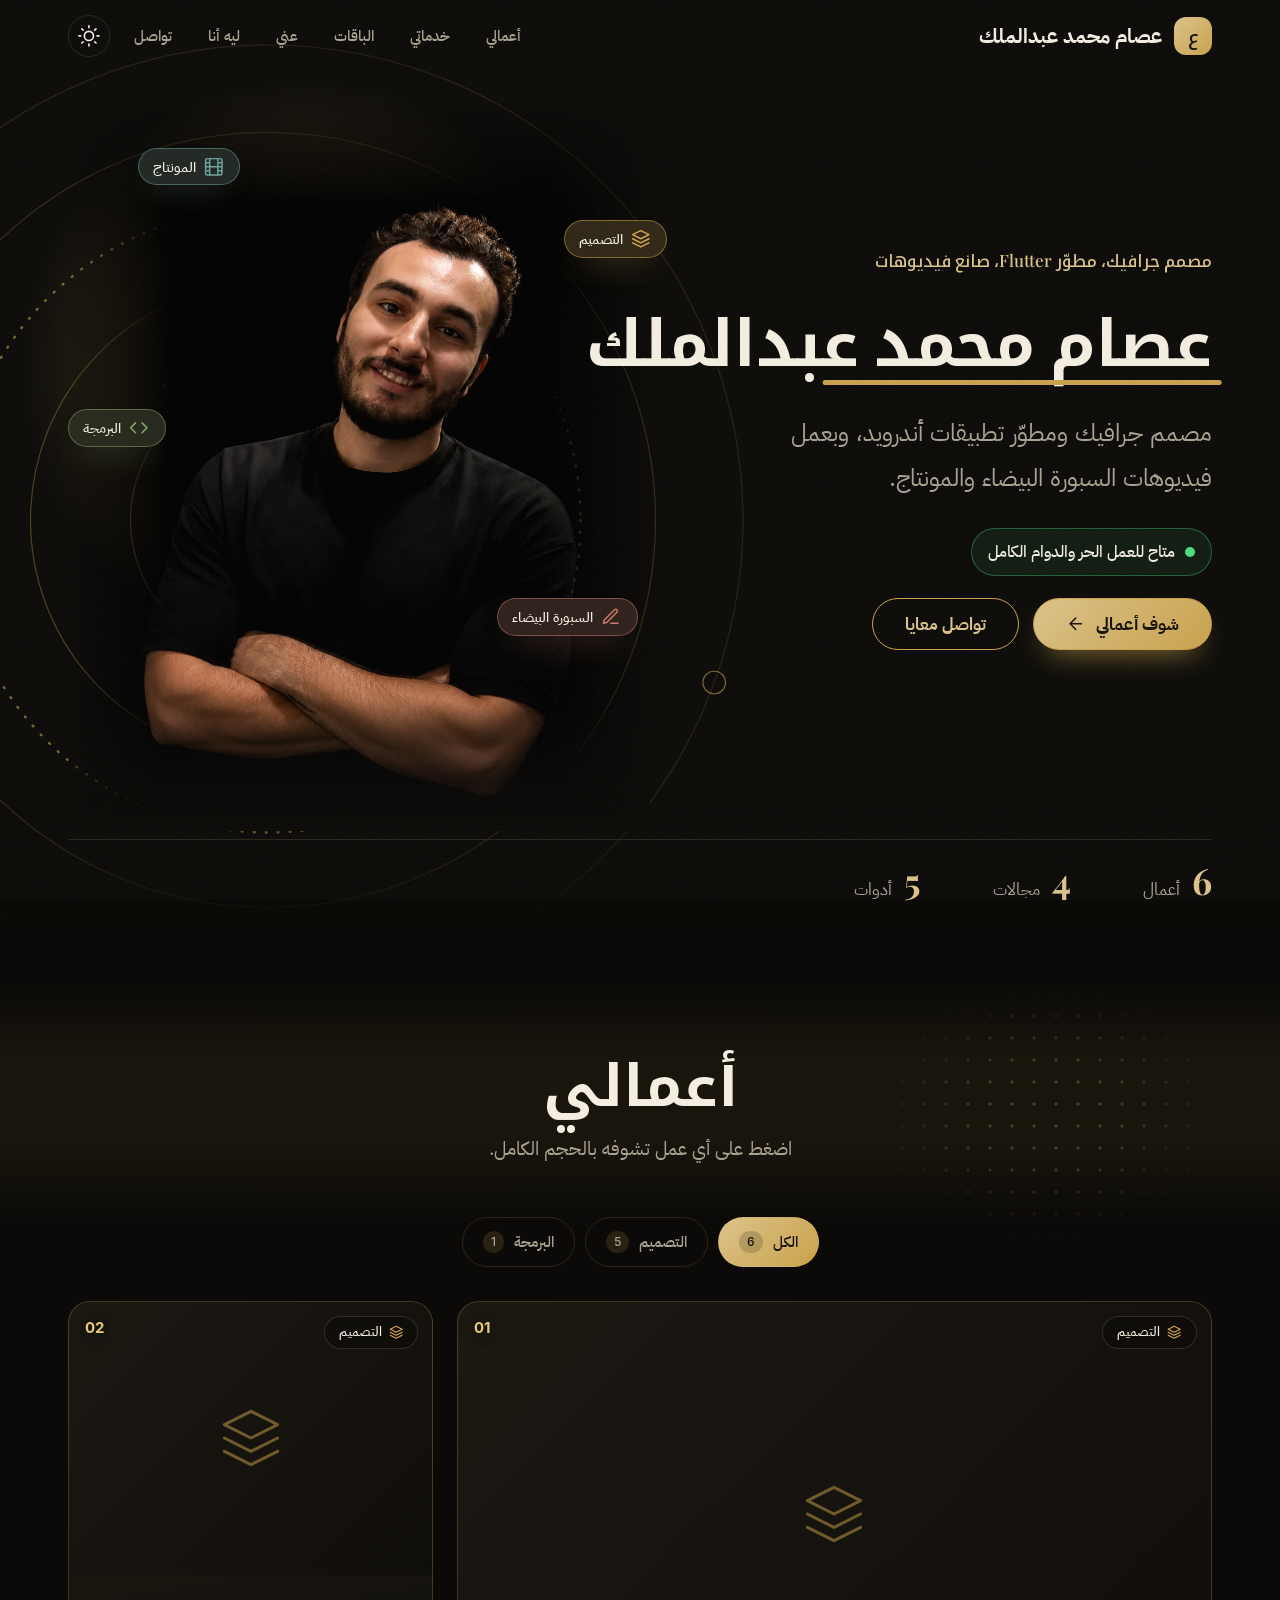
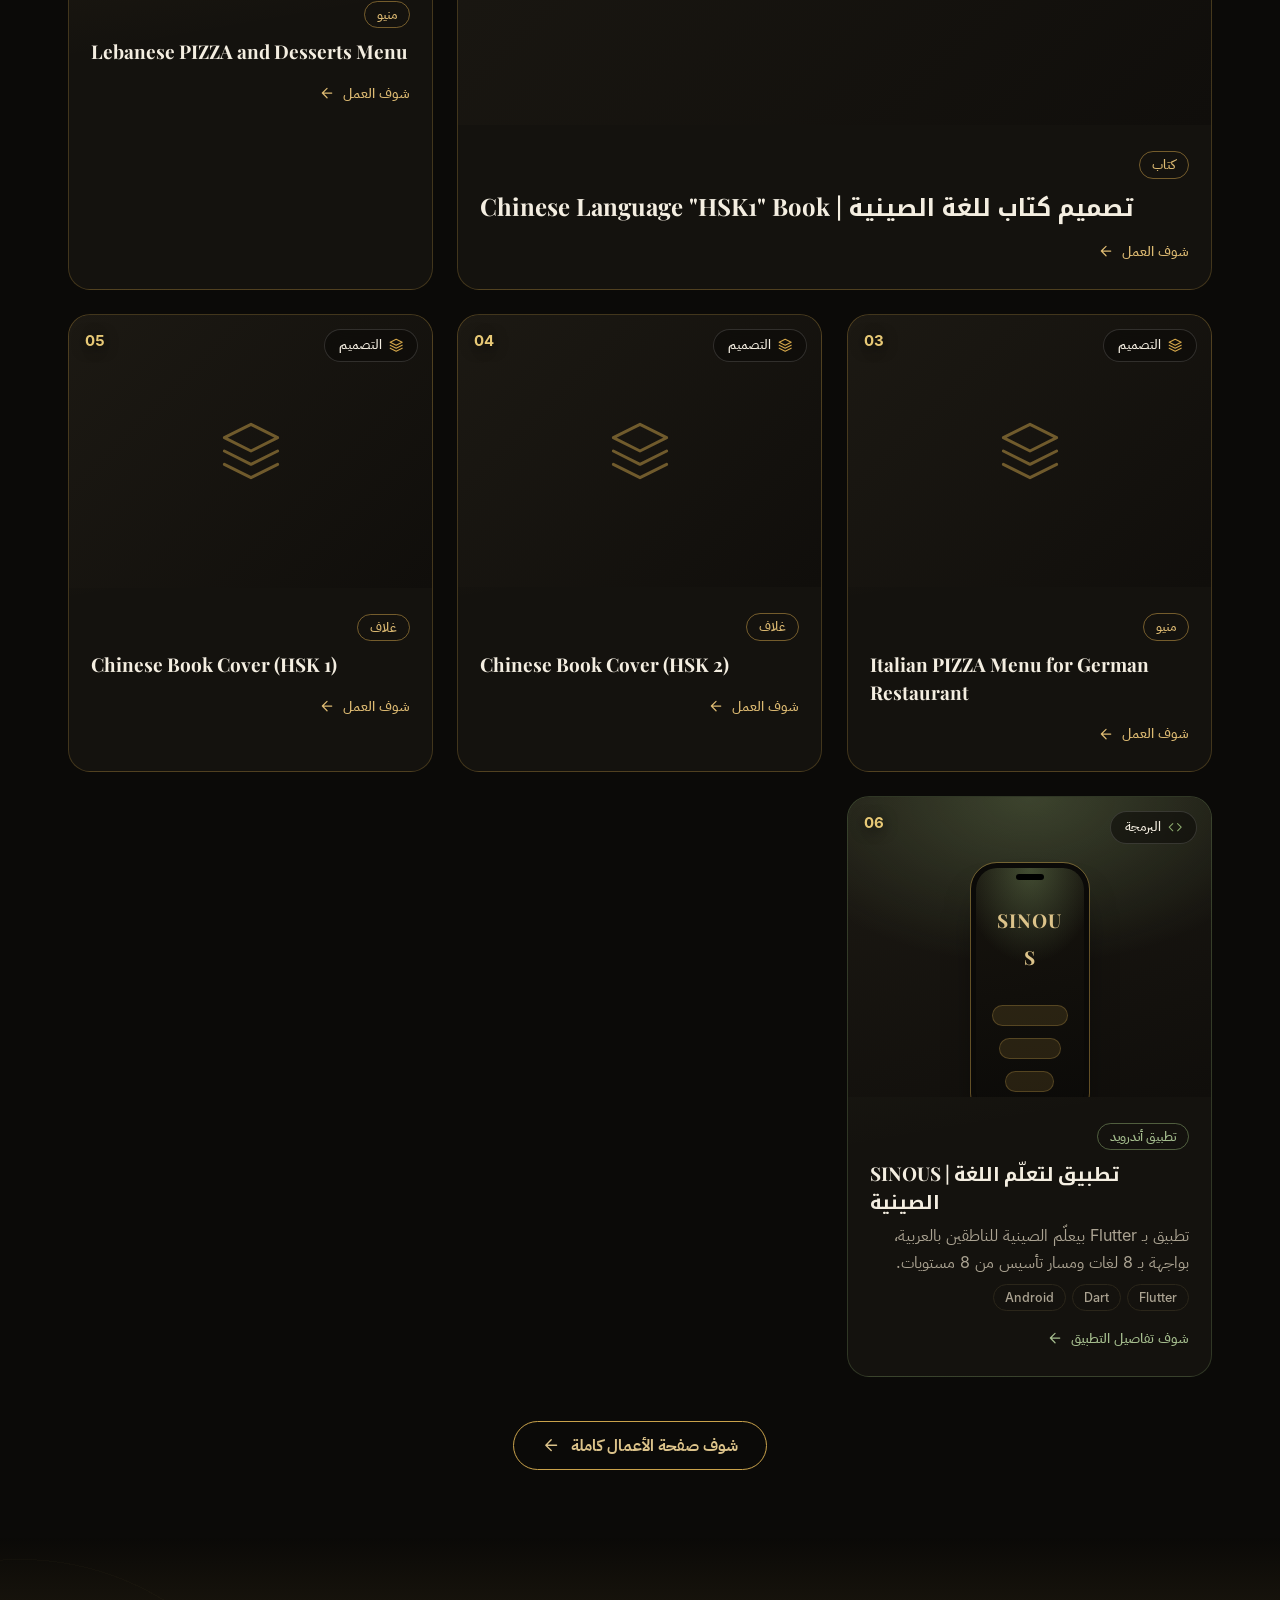
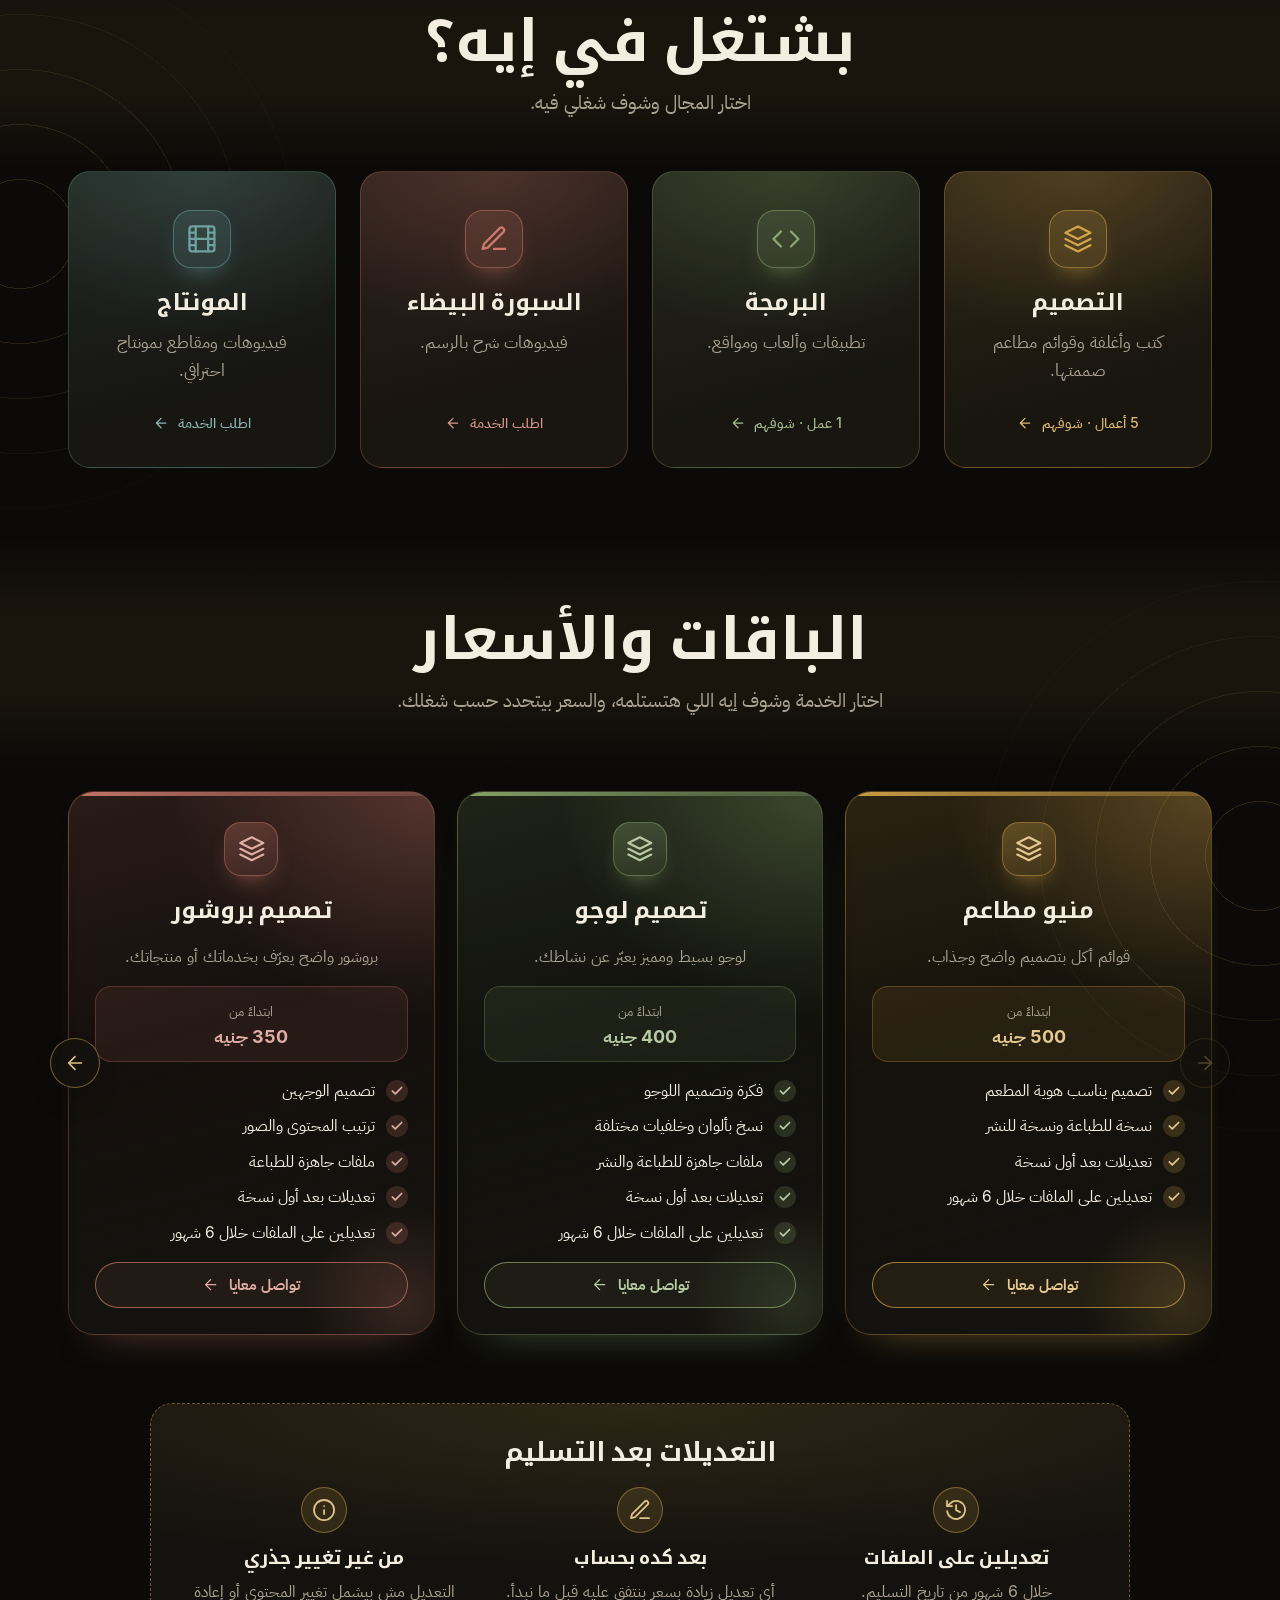
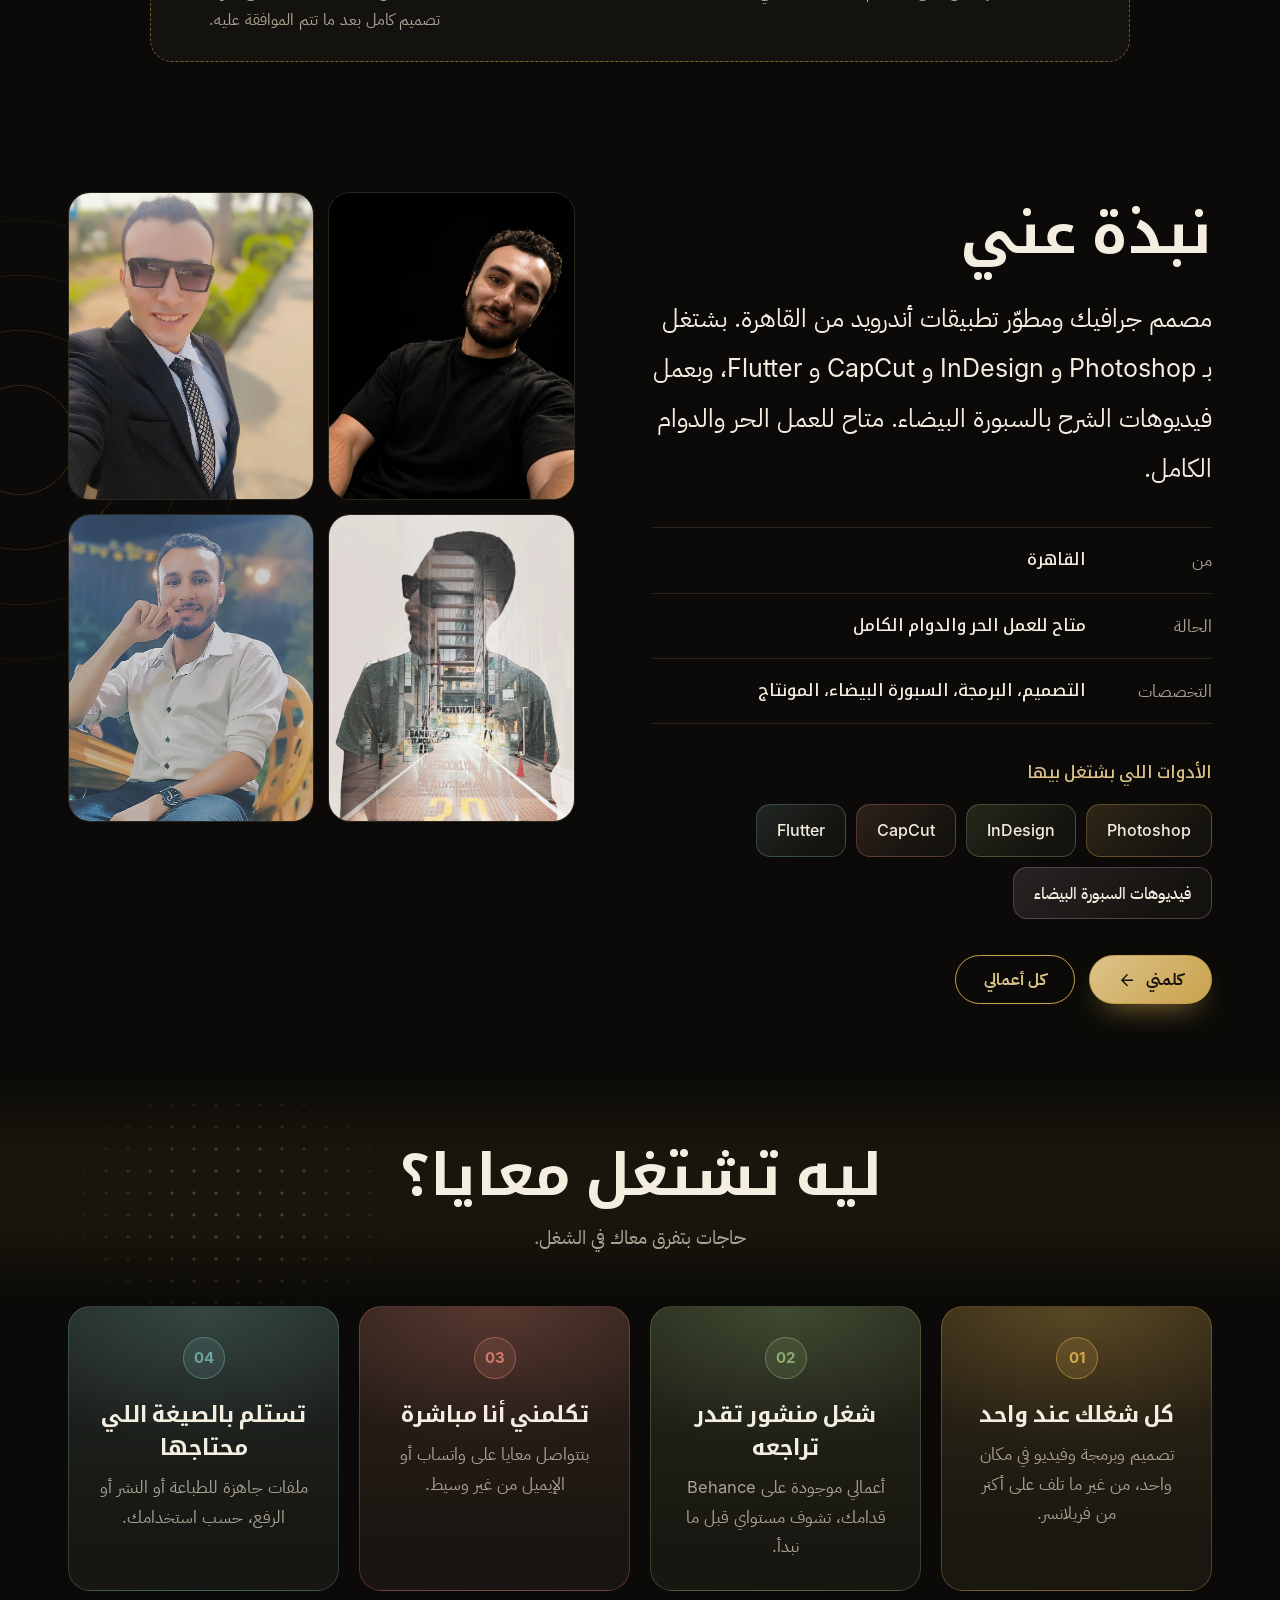
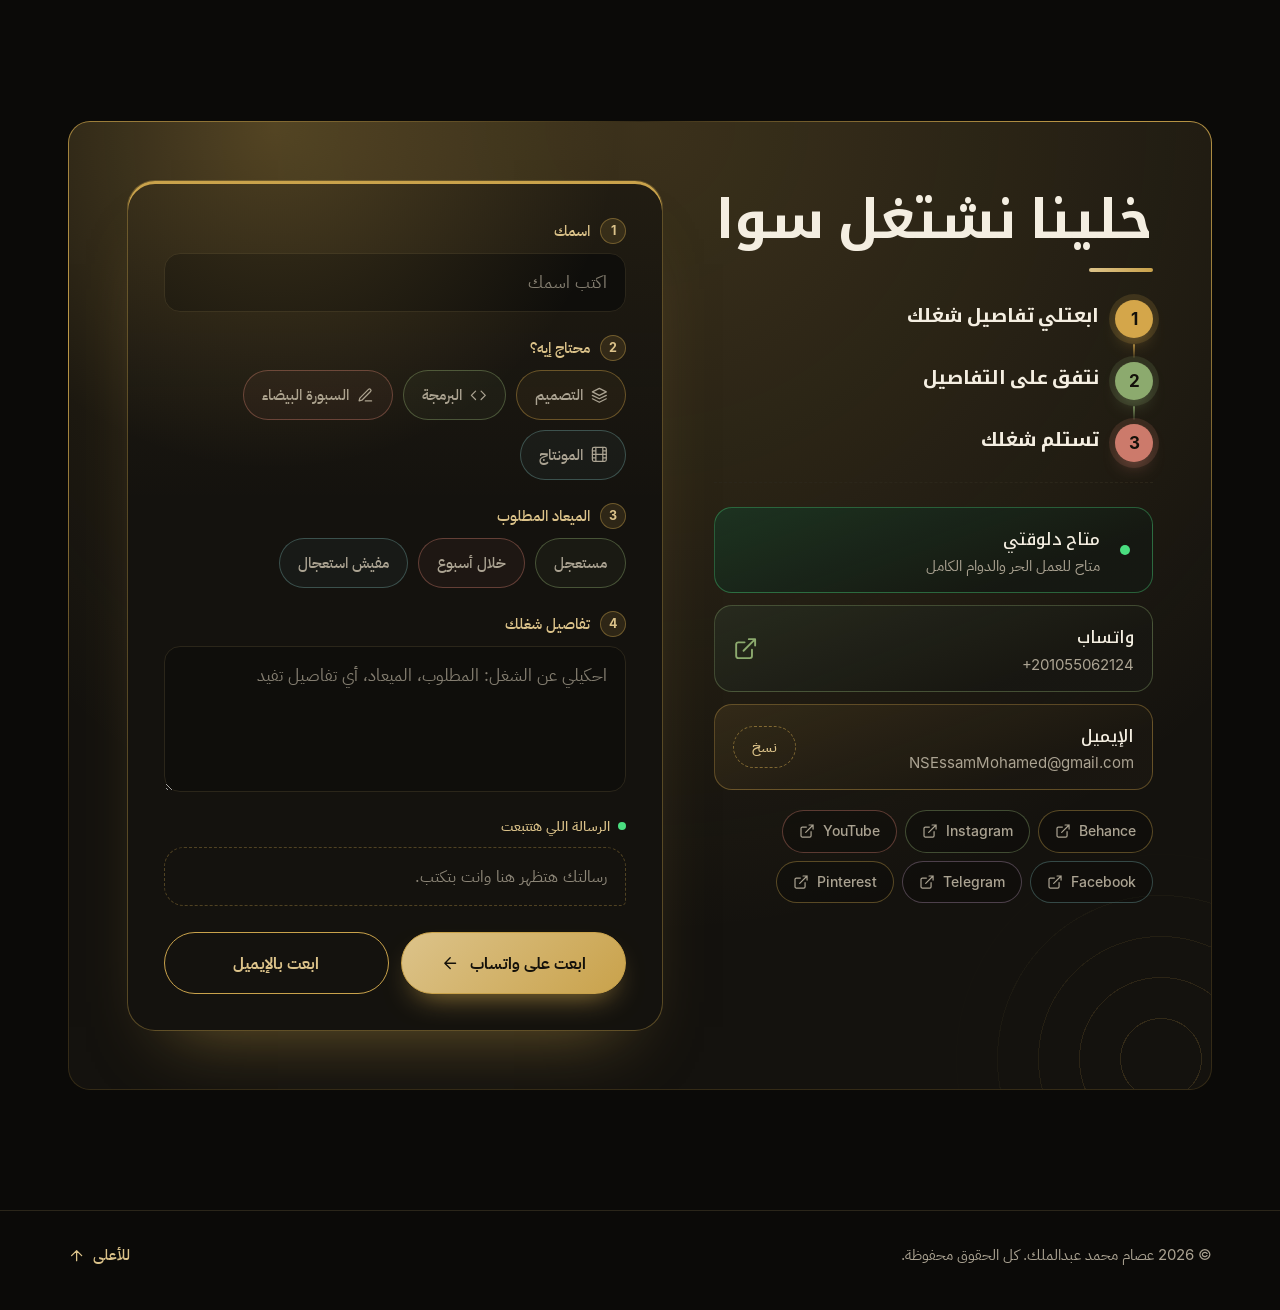
==== index.html @ 3265fd26 "Add files via upload" ====
<!DOCTYPE html>
<html lang="ar" dir="rtl" data-mode="dark">
<head>
<meta charset="utf-8">
<meta name="viewport" content="width=device-width,initial-scale=1,viewport-fit=cover">
<meta name="theme-color" content="#0B0A08">
<link rel="manifest" href="manifest.webmanifest">
<link rel="icon" type="image/png" sizes="48x48" href="images/icons/favicon-48.png">
<link rel="icon" type="image/png" sizes="192x192" href="images/icons/icon-192.png">
<link rel="apple-touch-icon" href="images/icons/apple-touch-icon.png">
<link rel="icon" href="data:image/svg+xml,%3Csvg xmlns='http://www.w3.org/2000/svg' viewBox='0 0 64 64'%3E%3Crect width='64' height='64' rx='16' fill='%230B0A08'/%3E%3Ctext x='32' y='45' font-size='40' text-anchor='middle' fill='%23C9A24B' font-family='sans-serif' font-weight='700'%3E%D8%B9%3C/text%3E%3C/svg%3E">
<!--SEO-HEAD:START-->
<title>عصام محمد عبدالملك | مصمم جرافيك ومطوّر تطبيقات</title>
<meta name="description" content="مصمم جرافيك ومطوّر تطبيقات أندرويد بـ Flutter، وبعمل فيديوهات السبورة البيضاء والمونتاج. متاح للعمل الحر والدوام الكامل.">
<meta property="og:type" content="website">
<meta property="og:title" content="عصام محمد عبدالملك | مصمم جرافيك ومطوّر تطبيقات">
<meta property="og:description" content="مصمم جرافيك ومطوّر تطبيقات أندرويد بـ Flutter، وبعمل فيديوهات السبورة البيضاء والمونتاج. متاح للعمل الحر والدوام الكامل.">
<meta name="sx-mode" content="dark">
<meta name="robots" content="index,follow,max-image-preview:large">
<meta name="author" content="عصام محمد عبدالملك">
<meta property="og:locale" content="ar_AR">
<meta property="og:site_name" content="عصام محمد عبدالملك">
<link rel="canonical" href="https://nsessammohamed-spec.github.io/EssamMohamed/">
<meta property="og:url" content="https://nsessammohamed-spec.github.io/EssamMohamed/">
<meta property="og:image" content="https://nsessammohamed-spec.github.io/EssamMohamed/images/og.jpg">
<meta property="og:image:alt" content="عصام محمد عبدالملك">
<meta property="og:image:width" content="1200">
<meta property="og:image:height" content="630">
<meta name="twitter:card" content="summary_large_image">
<meta name="twitter:title" content="عصام محمد عبدالملك | مصمم جرافيك ومطوّر تطبيقات">
<meta name="twitter:description" content="مصمم جرافيك ومطوّر تطبيقات أندرويد بـ Flutter، وبعمل فيديوهات السبورة البيضاء والمونتاج. متاح للعمل الحر والدوام الكامل.">
<meta name="twitter:image" content="https://nsessammohamed-spec.github.io/EssamMohamed/images/og.jpg">
<script type="application/ld+json">{"@context":"https://schema.org","@type":"Person","@id":"https://nsessammohamed-spec.github.io/EssamMohamed/#person","name":"عصام محمد عبدالملك","description":"مصمم جرافيك ومطوّر تطبيقات أندرويد بـ Flutter، وبعمل فيديوهات السبورة البيضاء والمونتاج. متاح للعمل الحر والدوام الكامل.","jobTitle":"مصمم جرافيك ومطوّر تطبيقات","url":"https://nsessammohamed-spec.github.io/EssamMohamed/","image":"https://nsessammohamed-spec.github.io/EssamMohamed/images/me/portrait.webp","email":"NSEssamMohamed@gmail.com","address":{"@type":"PostalAddress","addressLocality":"القاهرة","addressCountry":"EG"},"knowsAbout":["Photoshop","InDesign","CapCut","Flutter","فيديوهات السبورة البيضاء"],"sameAs":["https://www.behance.net/NSEssamMohamed","https://instagram.com/nsessammohamed","https://youtube.com/@NSEssamMohamed","https://facebook.com/NSEsamMohamed","https://t.me/NSEssamMohamed","https://pinterest.com/NSEssamMohamed"]}</script>
<script type="application/ld+json">{"@context":"https://schema.org","@type":"ProfessionalService","@id":"https://nsessammohamed-spec.github.io/EssamMohamed/#service","url":"https://nsessammohamed-spec.github.io/EssamMohamed/","name":"عصام محمد عبدالملك","description":"مصمم جرافيك ومطوّر تطبيقات أندرويد بـ Flutter، وبعمل فيديوهات السبورة البيضاء والمونتاج. متاح للعمل الحر والدوام الكامل.","image":"https://nsessammohamed-spec.github.io/EssamMohamed/images/me/portrait.webp","telephone":"+201055062124","email":"NSEssamMohamed@gmail.com","address":{"@type":"PostalAddress","addressLocality":"القاهرة","addressCountry":"EG"},"founder":{"@id":"https://nsessammohamed-spec.github.io/EssamMohamed/#person"},"sameAs":["https://www.behance.net/NSEssamMohamed","https://instagram.com/nsessammohamed","https://youtube.com/@NSEssamMohamed","https://facebook.com/NSEsamMohamed","https://t.me/NSEssamMohamed","https://pinterest.com/NSEssamMohamed"],"hasOfferCatalog":{"@type":"OfferCatalog","name":"الباقات والخدمات","itemListElement":[{"@type":"Offer","itemOffered":{"@type":"Service","name":"منيو مطاعم","description":"قوائم أكل بتصميم واضح وجذاب.","serviceType":"التصميم"}},{"@type":"Offer","itemOffered":{"@type":"Service","name":"تصميم لوجو","description":"لوجو بسيط ومميز يعبّر عن نشاطك.","serviceType":"التصميم"}},{"@type":"Offer","itemOffered":{"@type":"Service","name":"تصميم بروشور","description":"بروشور واضح يعرّف بخدماتك أو منتجاتك.","serviceType":"التصميم"}},{"@type":"Offer","itemOffered":{"@type":"Service","name":"كروت شخصية","description":"كارت شخصي أنيق يسيب انطباع كويس.","serviceType":"التصميم"}},{"@type":"Offer","itemOffered":{"@type":"Service","name":"بوستات سوشيال ميديا","description":"بوستات متناسقة لصفحاتك على السوشيال.","serviceType":"التصميم"}},{"@type":"Offer","itemOffered":{"@type":"Service","name":"تصميم كتب","description":"تصميم داخلي للكتب بتنسيق مريح للقراءة.","serviceType":"التصميم"}},{"@type":"Offer","itemOffered":{"@type":"Service","name":"تصميم أغلفة كتب","description":"غلاف يعبّر عن الكتاب ويشدّ القارئ.","serviceType":"التصميم"}},{"@type":"Offer","itemOffered":{"@type":"Service","name":"تطبيق أندرويد (Flutter)","description":"تطبيق بسيط لحد متوسط التعقيد حسب فكرتك.","serviceType":"البرمجة"}},{"@type":"Offer","itemOffered":{"@type":"Service","name":"فيديو سبورة بيضاء","description":"فيديو شرح بالرسم لفكرتك أو منتجك.","serviceType":"السبورة البيضاء"}},{"@type":"Offer","itemOffered":{"@type":"Service","name":"مونتاج فيديوهات","description":"مونتاج احترافي لفيديوهاتك ومقاطعك.","serviceType":"المونتاج"}}]}}</script>
<script type="application/ld+json">{"@context":"https://schema.org","@type":"WebSite","name":"عصام محمد عبدالملك","url":"https://nsessammohamed-spec.github.io/EssamMohamed/","inLanguage":"ar"}</script>
<!--SEO-HEAD:END-->
<link rel="preload" href="fonts/kufi_bold.woff" as="font" type="font/woff" crossorigin>
<link rel="preload" href="fonts/plexarabic_regular.woff" as="font" type="font/woff" crossorigin>
<link rel="preload" href="fonts/plexarabic_medium.woff" as="font" type="font/woff" crossorigin>
<link rel="preload" href="images/me/portrait.webp" as="image" type="image/webp" fetchpriority="high">
<link rel="preconnect" href="https://mir-s3-cdn-cf.behance.net" crossorigin>
<link rel="stylesheet" href="assets/site.css?v=20261118c">
<script>document.documentElement.classList.add('js');try{var d=document.documentElement,x=document.querySelector('meta[name=sx-mode]'),m=localStorage.getItem('sx.mode');if(m!=='light'&&m!=='dark')m=x?x.content:'dark';if(m==='auto')m=matchMedia('(prefers-color-scheme: light)').matches?'light':'dark';if(m==='light'||m==='dark'){d.dataset.mode=m;var t=document.querySelector('meta[name=theme-color]');if(t&&m==='light')t.content='#FAF7F0'}}catch(e){}</script>
</head>
<body>
<a class="skip" href="#main">تخطي للمحتوى</a>
<div id="app"><!--SEO-BODY:START-->
<main class="seo-static" style="max-width:760px;margin:0 auto;padding:48px 20px;line-height:1.9">
<header><p>مصمم جرافيك · مطوّر Flutter · صانع فيديوهات</p><h1>عصام محمد عبدالملك</h1><p>مصمم جرافيك ومطوّر تطبيقات أندرويد، وبعمل فيديوهات السبورة البيضاء والمونتاج.</p></header>
<section><h2>نبذة عني</h2><p>مصمم جرافيك ومطوّر تطبيقات أندرويد من القاهرة. بشتغل بـ Photoshop وInDesign وCapCut وFlutter، وبعمل فيديوهات الشرح بالسبورة البيضاء. متاح للعمل الحر والدوام الكامل.</p></section>
<section><h2>الأدوات والمهارات</h2><ul><li>Photoshop</li><li>InDesign</li><li>CapCut</li><li>Flutter</li><li>فيديوهات السبورة البيضاء</li></ul></section>
<section><h2>المجالات</h2><ul><li><strong>التصميم</strong>: كتب وأغلفة وقوائم مطاعم صممتها.</li><li><strong>البرمجة</strong>: تطبيقات وألعاب ومواقع.</li><li><strong>السبورة البيضاء</strong>: فيديوهات شرح بالرسم.</li><li><strong>المونتاج</strong>: فيديوهات ومقاطع بمونتاج احترافي.</li></ul></section>
<section><h2>أعمالي</h2><ul><li><a href="work/chinese-language-hsk1-book/">Chinese Language &quot;HSK1&quot; Book | تصميم كتاب للغة الصينية</a> (التصميم)</li><li><a href="work/lebanese-pizza-and-desserts-menu/">Lebanese PIZZA and Desserts Menu</a> (التصميم)</li><li><a href="work/italian-pizza-menu-for-german-restaurant/">Italian PIZZA Menu for German Restaurant</a> (التصميم)</li><li><a href="work/chinese-book-cover-hsk-2/">Chinese Book Cover (HSK 2)</a> (التصميم)</li><li><a href="work/chinese-book-cover-hsk-1/">Chinese Book Cover (HSK 1)</a> (التصميم)</li><li><a href="work/sinous/">SINOUS | تطبيق لتعلّم اللغة الصينية</a> (البرمجة): تطبيق بـ Flutter بيعلّم الصينية للناطقين بالعربية، بواجهة بـ 8 لغات ومسار تأسيس من 8 مستويات.</li></ul><p><a href="works.html">كل الأعمال</a></p></section>
<section><h2>الباقات والخدمات</h2><ul><li><strong>منيو مطاعم</strong>: قوائم أكل بتصميم واضح وجذاب.</li><li><strong>تصميم لوجو</strong>: لوجو بسيط ومميز يعبّر عن نشاطك.</li><li><strong>تصميم بروشور</strong>: بروشور واضح يعرّف بخدماتك أو منتجاتك.</li><li><strong>كروت شخصية</strong>: كارت شخصي أنيق يسيب انطباع كويس.</li><li><strong>بوستات سوشيال ميديا</strong>: بوستات متناسقة لصفحاتك على السوشيال.</li><li><strong>تصميم كتب</strong>: تصميم داخلي للكتب بتنسيق مريح للقراءة.</li><li><strong>تصميم أغلفة كتب</strong>: غلاف يعبّر عن الكتاب ويشدّ القارئ.</li><li><strong>تطبيق أندرويد (Flutter)</strong>: تطبيق بسيط لحد متوسط التعقيد حسب فكرتك.</li><li><strong>فيديو سبورة بيضاء</strong>: فيديو شرح بالرسم لفكرتك أو منتجك.</li><li><strong>مونتاج فيديوهات</strong>: مونتاج احترافي لفيديوهاتك ومقاطعك.</li></ul></section>
<section><h2>ليه تشتغل معايا؟</h2><ul><li><strong>كل شغلك عند واحد</strong>: تصميم وبرمجة وفيديو في مكان واحد، من غير ما تلف على أكتر من فريلانسر.</li><li><strong>شغل منشور تقدر تراجعه</strong>: أعمالي موجودة على Behance قدامك، تشوف مستواي قبل ما نبدأ.</li><li><strong>تكلمني أنا مباشرة</strong>: بتتواصل معايا على واتساب أو الإيميل من غير وسيط.</li><li><strong>تستلم بالصيغة اللي محتاجها</strong>: ملفات جاهزة للطباعة أو النشر أو الرفع، حسب استخدامك.</li></ul></section>
<section><h2>خلينا نشتغل سوا</h2><p></p><ul><li><a href="mailto:NSEssamMohamed@gmail.com">NSEssamMohamed@gmail.com</a></li><li><a href="https://wa.me/201055062124">واتساب</a></li><li><a href="https://www.behance.net/NSEssamMohamed" rel="me noopener">Behance</a></li><li><a href="https://instagram.com/nsessammohamed" rel="me noopener">Instagram</a></li><li><a href="https://youtube.com/@NSEssamMohamed" rel="me noopener">YouTube</a></li><li><a href="https://facebook.com/NSEsamMohamed" rel="me noopener">Facebook</a></li><li><a href="https://t.me/NSEssamMohamed" rel="me noopener">Telegram</a></li><li><a href="https://pinterest.com/NSEssamMohamed" rel="me noopener">Pinterest</a></li></ul></section>
</main>
<!--SEO-BODY:END--></div>
<noscript><p style="padding:40px;text-align:center">الموقع محتاج JavaScript عشان يشتغل.</p></noscript>
<script src="data/slugs.js"></script>
<script src="assets/icons.js?v=20261113m"></script>
<script src="assets/site.js?v=20261118c"></script>
</body>
</html>
---- assets/site.css ----
@font-face{font-family:"Alexandria";src:url(../fonts/alexandria_medium.woff) format("woff"),url(../fonts/alexandria_medium.ttf) format("truetype");font-weight:500;font-display:swap}
@font-face{font-family:"Alexandria";src:url(../fonts/alexandria_bold.woff) format("woff"),url(../fonts/alexandria_bold.ttf) format("truetype");font-weight:700;font-display:swap}
@font-face{font-family:"Tajawal";src:url(../fonts/tajawal_regular.woff) format("woff"),url(../fonts/tajawal_regular.ttf) format("truetype");font-weight:400;font-display:swap}
@font-face{font-family:"Roboto";src:url(../fonts/roboto_regular.woff) format("woff"),url(../fonts/roboto_regular.ttf) format("truetype");font-weight:400;font-display:swap}
@font-face{font-family:"Roboto";src:url(../fonts/roboto_bold.woff) format("woff"),url(../fonts/roboto_bold.ttf) format("truetype");font-weight:700;font-display:swap}

@font-face{font-family:"Inter";src:url(../fonts/inter_regular.woff) format("woff");font-weight:400;font-display:swap}
@font-face{font-family:"Inter";src:url(../fonts/inter_medium.woff) format("woff");font-weight:500;font-display:swap}
@font-face{font-family:"Inter";src:url(../fonts/inter_bold.woff) format("woff");font-weight:700;font-display:swap}
@font-face{font-family:"IBM Plex Sans Arabic";src:url(../fonts/plexarabic_regular.woff) format("woff");font-weight:400;font-display:swap}
@font-face{font-family:"IBM Plex Sans Arabic";src:url(../fonts/plexarabic_medium.woff) format("woff");font-weight:500;font-display:swap}
@font-face{font-family:"IBM Plex Sans Arabic";src:url(../fonts/plexarabic_bold.woff) format("woff");font-weight:700;font-display:swap}
@font-face{font-family:"Playfair Display";src:url(../fonts/playfair_medium.woff) format("woff");font-weight:500;font-display:swap}
@font-face{font-family:"Playfair Display";src:url(../fonts/playfair_bold.woff) format("woff");font-weight:700;font-display:swap}
@font-face{font-family:"Noto Kufi Arabic";src:url(../fonts/kufi_medium.woff) format("woff");font-weight:500;font-display:swap}
@font-face{font-family:"Noto Kufi Arabic";src:url(../fonts/kufi_bold.woff) format("woff");font-weight:700;font-display:swap}

:root{
  --bg:#0B0A08;--bg2:#100E0B;--surface:#14120E;--surface2:#1C1913;
  --ink:#F4EEE1;--muted:#ABA392;--line:#2B261A;
  --accent:#C9A24B;--accent2:#E8C976;--accent-rgb:201,162,75;--on-accent:#14110A;
  --r:22px;--ease:cubic-bezier(.2,.7,.2,1);
  /* الإنجليزي أولًا في كل قائمة، والعربي بعده: المتصفح بيختار الخط المناسب لكل حرف */
  --f-body:"Inter","IBM Plex Sans Arabic","Tajawal",system-ui,-apple-system,"Segoe UI",sans-serif;
  --f-head:"Playfair Display","Noto Kufi Arabic","Alexandria","Tajawal",system-ui,sans-serif;
  --f-ui:"Inter","IBM Plex Sans Arabic","Alexandria","Tajawal",system-ui,sans-serif;
  --f-latin:"Inter",system-ui,sans-serif;
  --f-serif:"Playfair Display",Georgia,serif;
  --grain:.05;
  color-scheme:dark;
}
:root[data-mode=light]{
  --bg:#FAF7F0;--bg2:#F3EEE2;--surface:#FFFFFF;--surface2:#F6F1E6;
  --ink:#1B1810;--muted:#6A6351;--line:#E2DAC6;--grain:.07;
  color-scheme:light;
}
*{box-sizing:border-box}
html{scroll-behavior:smooth;scroll-padding-top:84px;-webkit-text-size-adjust:100%}
body{margin:0;background:var(--bg);color:var(--ink);font-family:var(--f-body);font-size:19px;line-height:1.9;font-synthesis:none;font-kerning:normal;text-rendering:optimizeLegibility;-webkit-font-smoothing:antialiased;overflow-x:hidden;transition:background .3s,color .3s}
body::before{content:"";position:fixed;inset:0;z-index:100;pointer-events:none;opacity:var(--grain);background-image:url("data:image/svg+xml,%3Csvg xmlns='http://www.w3.org/2000/svg' width='160' height='160'%3E%3Cfilter id='n'%3E%3CfeTurbulence type='fractalNoise' baseFrequency='.85' numOctaves='2' stitchTiles='stitch'/%3E%3C/filter%3E%3Crect width='100%25' height='100%25' filter='url(%23n)'/%3E%3C/svg%3E")}
h1,h2,h3,h4{font-family:var(--f-head);font-weight:700;line-height:1.3;margin:0;letter-spacing:0}
b,strong{font-family:var(--f-head);font-weight:500}
.ltr,.mail{direction:ltr;unicode-bidi:isolate}
p{margin:0}
a{color:inherit}
img{max-width:100%}
:focus-visible{outline:3px solid var(--accent2);outline-offset:3px;border-radius:6px}
.i{width:1.15em;height:1.15em;fill:none;stroke:currentColor;stroke-width:1.8;stroke-linecap:round;stroke-linejoin:round;flex:none}
.wrap{width:100%;max-width:1200px;margin:0 auto;padding:0 28px}
.skip{position:absolute;inset-inline-start:12px;top:-60px;z-index:200;background:var(--accent);color:var(--on-accent);padding:8px 16px;border-radius:10px;font-weight:700;text-decoration:none}
.skip:focus{top:12px}
.boot{min-height:100vh;display:grid;place-items:center;color:var(--muted)}
.sr{position:absolute;width:1px;height:1px;overflow:hidden;clip:rect(0 0 0 0);white-space:nowrap}

/* ---------- nav ---------- */
.nav{position:fixed;inset:0 0 auto 0;z-index:50;transition:background .3s,border-color .3s,backdrop-filter .3s;border-bottom:1px solid transparent}
.nav.stuck{background:color-mix(in srgb,var(--bg) 78%,transparent);backdrop-filter:blur(16px) saturate(1.4);-webkit-backdrop-filter:blur(16px) saturate(1.4);border-color:var(--line)}
.nav-in{display:flex;align-items:center;gap:8px;height:72px}
.brand{font-family:var(--f-ui);font-weight:700;font-size:20px;text-decoration:none;display:flex;align-items:center;gap:12px;margin-inline-end:auto}
.brand b{width:38px;height:38px;border-radius:12px;display:grid;place-items:center;background:linear-gradient(135deg,var(--accent2),var(--accent));color:var(--on-accent);font-size:20px}
.menu{display:flex;gap:4px;align-items:center}
.menu a{font-family:var(--f-ui);font-weight:500;font-size:15px;color:var(--muted);text-decoration:none;padding:8px 16px;border-radius:999px;transition:color .2s,background .2s}
.menu a:hover,.menu a.on{color:var(--ink);background:rgba(var(--accent-rgb),.12)}
.nav .ib{width:42px;height:42px;border-radius:50%;border:1px solid var(--line);background:transparent;color:var(--ink);display:grid;place-items:center;cursor:pointer;font-size:19px;transition:border-color .2s,background .2s}
.nav .ib:hover{border-color:var(--accent);background:rgba(var(--accent-rgb),.1)}
.burger{display:none!important}

/* ---------- buttons ---------- */
.btn{display:inline-flex;align-items:center;gap:10px;font-family:var(--f-ui);font-weight:700;font-size:16px;text-decoration:none;padding:14px 28px;border-radius:999px;border:1px solid var(--accent);cursor:pointer;transition:transform .25s var(--ease),background .25s,box-shadow .25s,color .25s;line-height:1.2}
.btn.primary{background:linear-gradient(135deg,var(--accent2),var(--accent));color:var(--on-accent);box-shadow:0 14px 30px -14px rgba(var(--accent-rgb),.8)}
.btn.primary:hover{transform:translateY(-3px);box-shadow:0 20px 34px -14px rgba(var(--accent-rgb),.9)}
.btn.ghost{background:transparent;color:var(--accent2)}
.btn.ghost:hover{background:rgba(var(--accent-rgb),.12);transform:translateY(-3px)}
.btn .i{transition:transform .25s}
.btn:hover .i{transform:translateX(-4px)}

/* ---------- hero ---------- */
.hero{position:relative;min-height:min(100svh,860px);padding:104px 0 0;overflow:clip;display:flex}
.hero::before{content:"";position:absolute;inset-block-start:-2%;left:-6%;right:auto;width:min(60vw,860px);aspect-ratio:1;background:radial-gradient(closest-side,rgba(var(--accent-rgb),.34),rgba(var(--accent-rgb),.10) 55%,transparent 75%);pointer-events:none}
.hero::after{content:"";position:absolute;inset-inline:0;inset-block-end:0;height:140px;background:linear-gradient(to top,var(--bg),transparent);pointer-events:none;z-index:2}
.hero-in{position:relative;width:100%;display:grid;grid-template-columns:minmax(0,1.2fr) minmax(0,.8fr);gap:8px;align-items:end}
.hero-tx{align-self:center;padding-bottom:40px;position:relative;z-index:3;container-type:inline-size}
.eyebrow{display:block;font-family:var(--f-head);font-weight:500;font-size:17px;color:var(--accent2);margin-bottom:22px}
.name{font-size:clamp(30px,5vw,66px);line-height:1.3;font-weight:700;color:var(--ink)}
@supports (font-size:1cqw){.name{font-size:min(calc(100cqw / 11.4),66px)}}
.name .nl{display:inline-block;position:relative;white-space:nowrap}
.name .pen{transform:scaleX(-1);position:absolute;inset-inline:-2%;inset-block-end:-.16em;width:104%;height:.3em;overflow:visible;pointer-events:none}
.name .pen path{fill:none;stroke:var(--accent);stroke-width:5;stroke-linecap:round;vector-effect:non-scaling-stroke;stroke-dasharray:1;stroke-dashoffset:1}
.name .pen path+path{stroke-width:3;stroke:var(--accent2);opacity:.7}
.name.in .pen path{animation:draw .9s var(--ease) .55s forwards}
.name.in .pen path+path{animation-delay:1.05s;animation-duration:.6s}
@keyframes draw{to{stroke-dashoffset:0}}
.sub{font-size:clamp(19px,2vw,24px);line-height:1.85;color:var(--muted);max-width:34ch;margin:30px 0 34px}
.cta{display:flex;flex-wrap:wrap;gap:14px;margin-bottom:30px}
.avail{display:inline-flex;align-items:center;gap:12px;font-size:16px;font-family:var(--f-body);padding:8px 18px 8px 20px;border:1px solid var(--line);border-radius:999px;background:color-mix(in srgb,var(--surface) 70%,transparent);color:var(--muted)}
.pulse{width:10px;height:10px;border-radius:50%;background:#4ADE80;box-shadow:0 0 0 0 rgba(74,222,128,.6);animation:pulse 2s infinite;flex:none}
@keyframes pulse{70%{box-shadow:0 0 0 12px rgba(74,222,128,0)}100%{box-shadow:0 0 0 0 rgba(74,222,128,0)}}
.hero-ph{position:relative;margin:0;justify-self:end;align-self:end;width:min(128%,640px)}
.arch{position:relative;aspect-ratio:4/5;overflow:hidden;background:linear-gradient(160deg,var(--surface2),var(--bg2))}
.arch img{width:100%;height:100%;object-fit:cover;object-position:50% 20%;display:block}
.arch[data-lb]{cursor:zoom-in}
.arch .mono{position:absolute;inset:0;display:grid;place-items:center;font-family:var(--f-head);font-weight:700;font-size:min(46vw,220px);line-height:1;color:rgba(var(--accent-rgb),.5);padding-top:18%}

/* الصورة الشخصية — الافتراضي card: بتدمج في الصفحة السودا من غير إطار */
.hero-ph[data-ps=card] .arch{background:none;overflow:visible;border:0;border-radius:0}
.hero-ph[data-ps=card] .arch img{mix-blend-mode:screen;filter:contrast(1.04) saturate(1.05)}
.hero-ph[data-ps=card] .arch::after{content:"";position:absolute;inset:auto 0 0 0;height:18%;background:linear-gradient(to top,var(--bg),transparent);pointer-events:none}
/* arch / round: قوالب بإطار لو اخترتهم من لوحة التحكم */
.hero-ph[data-ps=arch],.hero-ph[data-ps=round]{margin-bottom:64px;width:min(100%,400px)}
.hero-ph[data-ps=arch] .arch{border-radius:999px 999px 28px 28px;border:1px solid rgba(var(--accent-rgb),.5);box-shadow:0 40px 80px -40px rgba(var(--accent-rgb),.5)}
.hero-ph[data-ps=round] .arch{aspect-ratio:1;border-radius:50%;border:1px solid rgba(var(--accent-rgb),.5)}
/* الوضع النهاري: الصورة في بطاقة غامقة نظيفة، والهيرو يفضل خفيف */
:root[data-mode=light] .hero::before{opacity:.55}
:root[data-mode=light] .hero::after{display:none}
:root[data-mode=light] .hero-ph[data-ps=card]{margin-bottom:64px;width:min(100%,440px)}
:root[data-mode=light] .hero-ph[data-ps=card] .arch{background:#0B0A08;border-radius:32px;overflow:hidden;box-shadow:0 40px 80px -40px rgba(var(--accent-rgb),.55)}
:root[data-mode=light] .hero-ph[data-ps=card] .arch img{mix-blend-mode:normal;filter:none}
:root[data-mode=light] .hero-ph[data-ps=card] .arch::after{display:none}

/* ---------- marquee ---------- */
.marq{border-block:1px solid var(--line);overflow:hidden;background:color-mix(in srgb,var(--bg2) 70%,transparent);padding:20px 0;direction:ltr}
.marq .mt{display:inline-flex;align-items:center;white-space:nowrap;animation:marq 34s linear infinite}
.marq:hover .mt{animation-play-state:paused}
.marq span{font-family:var(--f-ui);font-weight:500;font-size:22px;color:var(--muted);padding:0 28px;direction:rtl}
.marq i{width:8px;height:8px;background:var(--accent);transform:rotate(45deg);flex:none}
@keyframes marq{to{transform:translateX(-50%)}}

/* ---------- sections ---------- */
section.s{padding:110px 0 20px;position:relative}
.sh{display:grid;grid-template-columns:1fr;gap:10px;align-items:end;margin-bottom:50px}
.sh .no{display:none;font-family:var(--f-ui);font-weight:700;font-size:15px;color:var(--accent);border:1px solid rgba(var(--accent-rgb),.5);border-radius:999px;padding:3px 14px;align-self:center;grid-row:span 2}
.sh h2{font-size:clamp(34px,5vw,58px)}
.sh p{color:var(--muted);max-width:52ch;font-size:19px}

/* stats */
.stats{display:grid;grid-template-columns:repeat(auto-fit,minmax(200px,1fr));gap:0;border-block:1px solid var(--line)}
.stat{padding:38px 26px;border-inline-end:1px solid var(--line);text-align:center}
.stat:last-child{border-inline-end:0}
.stat b{display:block;font-family:var(--f-ui);font-size:clamp(40px,5vw,62px);line-height:1.1;background:linear-gradient(180deg,var(--accent2),var(--accent));-webkit-background-clip:text;background-clip:text;color:transparent;direction:ltr}
.stat span{color:var(--muted);font-size:16px}

/* services */
.svc{display:grid;grid-template-columns:repeat(auto-fit,minmax(240px,1fr));gap:20px}
.svc button{all:unset;box-sizing:border-box;cursor:pointer;position:relative;display:flex;flex-direction:column;gap:12px;padding:30px 28px;border-radius:var(--r);border:1px solid var(--line);background:var(--surface);transition:transform .35s var(--ease),border-color .25s,background .25s;overflow:hidden}
.svc button::after{content:"";position:absolute;inset:auto -40% -60% auto;width:220px;height:220px;background:radial-gradient(closest-side,rgba(var(--accent-rgb),.22),transparent);opacity:0;transition:opacity .35s}
.svc button:hover{transform:translateY(-6px);border-color:rgba(var(--accent-rgb),.6)}
.svc button:hover::after{opacity:1}
.svc button:focus-visible{outline:3px solid var(--accent2);outline-offset:3px}
.svc .ico{width:58px;height:58px;border-radius:18px;display:grid;place-items:center;background:rgba(var(--accent-rgb),.12);border:1px solid rgba(var(--accent-rgb),.35);color:var(--accent2);font-size:26px;margin-bottom:8px}
.svc h3{font-size:23px}
.svc p{color:var(--muted);font-size:16.5px;line-height:1.7}
.svc em{font-style:normal;margin-top:auto;padding-top:8px;font-family:var(--f-ui);font-weight:500;font-size:14px;color:var(--accent2);display:flex;align-items:center;gap:8px}

/* work */
.filters{display:flex;flex-wrap:wrap;gap:10px;margin-bottom:34px}
.fc{font:inherit;font-family:var(--f-ui);font-weight:500;font-size:15px;padding:10px 20px;border-radius:999px;border:1px solid var(--line);background:transparent;color:var(--muted);cursor:pointer;transition:all .2s;display:inline-flex;gap:10px;align-items:center}
.fc small{font-size:12px;opacity:.7}
.fc:hover{color:var(--ink);border-color:rgba(var(--accent-rgb),.6)}
.fc[aria-pressed=true]{background:linear-gradient(135deg,var(--accent2),var(--accent));color:var(--on-accent);border-color:transparent}
.grid{display:grid;grid-template-columns:repeat(3,1fr);gap:24px;grid-auto-flow:dense}
.grid.swap{animation:swap .45s var(--ease)}
@keyframes swap{from{opacity:0;transform:translateY(14px)}}
.card{display:block;position:relative;width:100%;border-radius:var(--r);background:var(--surface);border:1px solid var(--line);overflow:hidden;text-decoration:none;color:inherit;font:inherit;text-align:start;padding:0;transition:transform .4s var(--ease),border-color .25s,box-shadow .4s}
a.card,button.card{cursor:pointer}
.card:hover{transform:translateY(-7px);border-color:rgba(var(--accent-rgb),.6);box-shadow:0 34px 50px -34px rgba(var(--accent-rgb),.45)}
.card.feat{grid-column:span 2}
.media{position:relative;aspect-ratio:4/3;background:linear-gradient(135deg,var(--surface2),var(--bg2));overflow:hidden}
.feat .media{aspect-ratio:16/9}
.media img{width:100%;height:100%;object-fit:cover;display:block;transition:transform .7s var(--ease)}
.card:hover .media img{transform:scale(1.06)}
.ph{position:absolute;inset:0;display:grid;place-items:center;color:rgba(var(--accent-rgb),.5)}
.ph .i{width:64px;height:64px;stroke-width:1.1}
.pl{position:absolute;inset:0;display:grid;place-items:center;pointer-events:none}
.pl span{width:68px;height:68px;border-radius:50%;display:grid;place-items:center;background:rgba(11,10,8,.55);backdrop-filter:blur(8px);border:1.5px solid var(--accent2);color:var(--accent2);font-size:26px;transition:transform .3s var(--ease),background .3s}
.pl .i{margin-inline-end:-3px}
.card:hover .pl span{transform:scale(1.12);background:var(--accent);color:var(--on-accent)}
.open{position:absolute;inset-block-end:14px;inset-inline-start:14px;display:inline-flex;align-items:center;gap:8px;padding:7px 16px;border-radius:999px;font-family:var(--f-ui);font-weight:500;font-size:13px;background:var(--accent);color:var(--on-accent);opacity:0;transform:translateY(10px);transition:all .3s var(--ease)}
.card:hover .open,.card:focus-visible .open{opacity:1;transform:none}
.cb{padding:20px 22px 24px}
.cb h3{font-size:19px;line-height:1.45}
.cb p{color:var(--muted);font-size:16px;margin-top:6px;line-height:1.7}
.tg{display:inline-block;font-family:var(--f-ui);font-weight:500;font-size:12.5px;color:var(--accent2);border:1px solid rgba(var(--accent-rgb),.45);padding:1px 12px;border-radius:999px;margin-bottom:10px}
.empty{grid-column:1/-1;text-align:center;color:var(--muted);padding:60px 20px;border:1px dashed var(--line);border-radius:var(--r)}

/* لقطات مني */
.mine{margin-top:84px}
.mine h3{display:flex;align-items:center;gap:16px;font-size:15px;font-weight:500;color:var(--accent2);margin-bottom:26px}
.mine h3::after{content:"";flex:1;height:1px;background:var(--line)}
.mine-g{display:grid;grid-template-columns:repeat(auto-fit,minmax(210px,1fr));gap:20px;padding-bottom:34px}
.mine-i{all:unset;box-sizing:border-box;position:relative;display:block;aspect-ratio:4/5;border-radius:24px;overflow:hidden;cursor:zoom-in;background:var(--surface);border:1px solid var(--line);transition:border-color .3s,box-shadow .4s}
.mine-i:nth-child(even){transform:translateY(32px)}
.mine-i img{width:100%;height:100%;object-fit:cover;object-position:50% 20%;display:block;transition:transform .9s var(--ease)}
.mine-i:hover{border-color:rgba(var(--accent-rgb),.7);box-shadow:0 30px 60px -30px rgba(var(--accent-rgb),.55)}
.mine-i:hover img{transform:scale(1.06)}
.mine-i:focus-visible{outline:3px solid var(--accent2);outline-offset:3px}

/* about */
.about{display:grid;grid-template-columns:1.1fr .9fr;gap:60px;align-items:start}
.about .tx{font-size:clamp(20px,2.4vw,27px);line-height:1.9;color:var(--ink)}
.skills{display:flex;flex-wrap:wrap;gap:10px}
.skills h3{font-size:15px;color:var(--accent2);width:100%;margin-bottom:6px;font-weight:500}
.sk{padding:10px 20px;border-radius:14px;background:var(--surface);border:1px solid var(--line);font-family:var(--f-ui);font-weight:500;font-size:16px;transition:border-color .2s,transform .2s}
.sk:hover{border-color:var(--accent);transform:translateY(-3px)}

/* contact */
.cx{position:relative;overflow:hidden;border-radius:34px;padding:clamp(36px,6vw,80px);text-align:center;background:radial-gradient(120% 140% at 50% 0%,rgba(var(--accent-rgb),.22),transparent 60%),var(--surface);border:1px solid rgba(var(--accent-rgb),.45)}
.cx h2{font-size:clamp(34px,5.4vw,66px);margin-bottom:14px}
.cx>p{color:var(--muted);max-width:46ch;margin:0 auto 30px;font-size:19px}
.mail{display:inline-block;direction:ltr;font-family:var(--f-latin);font-weight:700;font-size:clamp(20px,4.2vw,46px);color:var(--accent2);text-decoration:none;word-break:break-all;border-bottom:2px solid rgba(var(--accent-rgb),.4);padding-bottom:4px;transition:border-color .2s}
.mail:hover{border-color:var(--accent2)}
.cx .cta{justify-content:center;margin:34px 0 8px}
.soc{display:flex;flex-wrap:wrap;gap:10px;justify-content:center;margin-top:26px}
.soc a{display:inline-flex;align-items:center;gap:8px;text-decoration:none;font-family:var(--f-ui);font-weight:500;font-size:15px;padding:9px 20px;border-radius:999px;border:1px solid var(--line);color:var(--muted);background:color-mix(in srgb,var(--bg) 40%,transparent);transition:all .2s}
.soc a:hover{color:var(--on-accent);background:var(--accent);border-color:var(--accent);transform:translateY(-3px)}

footer.f{margin-top:100px;border-top:1px solid var(--line);padding:30px 0 40px;color:var(--muted);font-size:15px}
.f .wrap{display:flex;flex-wrap:wrap;gap:16px;align-items:center;justify-content:space-between}
.up{display:inline-flex;align-items:center;gap:8px;text-decoration:none;font-family:var(--f-ui);font-weight:500;color:var(--accent2)}

/* lightbox */
.lb{position:fixed;inset:0;z-index:150;background:rgba(5,4,3,.92);display:grid;place-items:center;padding:24px;cursor:zoom-out;animation:swap .25s}
.lb img{max-width:min(1200px,100%);max-height:88vh;border-radius:14px;box-shadow:0 40px 80px rgba(0,0,0,.6)}
.lb button{position:absolute;top:18px;inset-inline-end:18px;width:46px;height:46px;border-radius:50%;border:1px solid var(--line);background:rgba(255,255,255,.08);color:#fff;font-size:22px;cursor:pointer;display:grid;place-items:center}

/* reveal */
.js .rv{opacity:0;transform:translateY(28px);transition:opacity .8s var(--ease),transform .8s var(--ease);transition-delay:var(--d,0s)}
.js .rv.in{opacity:1;transform:none}
.hero .rv{transition-delay:calc(var(--d,0s) + .05s)}

@media(max-width:1000px){
  .grid{grid-template-columns:repeat(2,1fr)}
  .about{grid-template-columns:1fr;gap:36px}
}
@media(max-width:860px){
  body{font-size:17px}
  .wrap{padding:0 20px}
  .burger{display:grid!important}
  .menu{position:fixed;inset:72px 12px auto 12px;flex-direction:column;align-items:stretch;gap:2px;padding:12px;border-radius:22px;background:color-mix(in srgb,var(--surface) 96%,transparent);backdrop-filter:blur(18px);border:1px solid var(--line);box-shadow:0 30px 60px -20px rgba(0,0,0,.6);transform:translateY(-12px) scale(.98);opacity:0;pointer-events:none;transition:all .25s var(--ease)}
  .menu.open{transform:none;opacity:1;pointer-events:auto}
  .menu a{padding:14px 18px;font-size:17px;border-radius:14px}
  .hero{min-height:0;padding:96px 0 0}
  .hero::before{width:130vw;left:-15vw;inset-block-start:auto;inset-block-end:-18vw}
  .hero-in{grid-template-columns:1fr;gap:0}
  .hero-tx{padding-bottom:36px}
  .name{font-size:clamp(28px,8.4vw,60px)}
  @supports (font-size:1cqw){.name{font-size:min(calc(100cqw / 11.4),60px)}}
  .sub{max-width:34ch}
  .hero-ph{width:min(96%,500px);justify-self:center;margin-top:0}
  .eyebrow{font-size:15.5px;margin-bottom:16px}
  .hero-ph[data-ps=arch],.hero-ph[data-ps=round]{width:min(78%,340px)}
  :root[data-mode=light] .hero-ph[data-ps=card]{width:min(88%,380px);margin-bottom:40px}
  section.s{padding-top:80px}
  .sh{grid-template-columns:1fr;margin-bottom:34px}.sh .no{display:none;grid-row:auto;justify-self:start}.sh p{grid-column:1}
  .stat{border-inline-end:0;border-bottom:1px solid var(--line)}.stat:last-child{border-bottom:0}
}
@media(max-width:640px){
  .grid{grid-template-columns:1fr;gap:18px}
  .card.feat{grid-column:auto}.feat .media{aspect-ratio:4/3}
  .btn{padding:13px 24px}
  .brand span{display:none}
  .mine{margin-top:60px}
  .mine-g{grid-template-columns:repeat(2,1fr);gap:12px}
  .mine-i{border-radius:18px}
  .mine-i:nth-child(even){transform:translateY(20px)}
  .marq span{font-size:19px;padding:0 20px}
}
@media(prefers-reduced-motion:reduce){
  html{scroll-behavior:auto}
  *,*::before,*::after{animation:none!important;transition:none!important}
  .js .rv{opacity:1;transform:none}
  .marq{direction:rtl;white-space:normal}.marq .mt{display:flex;flex-wrap:wrap;justify-content:center;white-space:normal}.marq .dup{display:none}
}

/* ---------- كروت الأعمال في الصفحة الرئيسية ---------- */
.card::before{content:"";position:absolute;inset:0;z-index:1;pointer-events:none;opacity:0;transition:opacity .3s;background:radial-gradient(380px circle at var(--mx,50%) var(--my,50%),rgba(var(--accent-rgb),.16),transparent 60%)}
.card:hover::before{opacity:1}
.media::after{content:"";position:absolute;inset:0;background:linear-gradient(to top,rgba(11,10,8,.55),transparent 50%);opacity:0;transition:opacity .4s;pointer-events:none}
.card:hover .media::after{opacity:1}
.cat-b{position:absolute;z-index:2;inset-block-start:14px;inset-inline-start:14px;display:inline-flex;align-items:center;gap:7px;padding:6px 14px;border-radius:999px;font-family:var(--f-ui);font-weight:500;font-size:12.5px;line-height:1.5;color:#F4EEE1;background:rgba(11,10,8,.55);backdrop-filter:blur(10px);-webkit-backdrop-filter:blur(10px);border:1px solid rgba(255,255,255,.14)}
.cnt{position:absolute;z-index:2;inset-block-end:14px;inset-inline-start:14px;display:inline-flex;align-items:center;gap:7px;padding:5px 13px;border-radius:999px;font-family:var(--f-ui);font-weight:500;font-size:12.5px;line-height:1.5;color:#F4EEE1;background:rgba(11,10,8,.58);backdrop-filter:blur(10px);-webkit-backdrop-filter:blur(10px);border:1px solid rgba(255,255,255,.16)}
.idx{position:absolute;z-index:2;inset-block-start:12px;left:16px;font-family:var(--f-ui);font-weight:700;font-size:15px;color:#E8C976;text-shadow:0 2px 14px rgba(0,0,0,.8);direction:ltr}
.go{display:flex;align-items:center;gap:8px;margin-top:14px;font-family:var(--f-ui);font-weight:500;font-size:14px;color:var(--accent2)}
.go .i{transition:transform .3s var(--ease)}
.card:hover .go .i{transform:translateX(-6px)}
.card.feat .cb h3{font-size:24px}
.more{margin-top:44px;text-align:center}

/* ---------- hero: شريط الأرقام ---------- */
.hero-facts{grid-column:1/-1;position:relative;z-index:3;display:flex;gap:clamp(28px,6vw,72px);padding:22px 0 30px;border-top:1px solid var(--line)}
.hero-facts div{display:flex;align-items:baseline;gap:12px}
.hero-facts b{font-family:var(--f-head);font-weight:700;font-size:clamp(26px,3vw,36px);line-height:1;color:var(--accent2);direction:ltr}
.hero-facts span{color:var(--muted);font-size:17px}

/* ---------- عني ---------- */
.ab{display:grid;grid-template-columns:minmax(0,1.05fr) minmax(0,.95fr);gap:clamp(36px,6vw,88px);align-items:start}
.ab .sh{margin-bottom:26px}
.ab .tx{font-size:clamp(20px,2.1vw,25px);line-height:2;color:var(--ink);max-width:36ch}
.facts{margin:34px 0 0;border-top:1px solid var(--line)}
.facts div{display:grid;grid-template-columns:110px 1fr;gap:16px;padding:16px 0;border-bottom:1px solid var(--line)}
.facts dt{color:var(--muted);font-size:17px}
.facts dd{margin:0;font-family:var(--f-head);font-weight:500;font-size:17px;line-height:1.7}
.ab .skills{margin-top:36px}
.ab .skills h3{font-size:17px;margin-bottom:12px}
.ab .cta{margin:36px 0 0}
.ab .mine{margin:0;position:sticky;top:96px}
.ab .mine-g{display:grid;grid-template-columns:repeat(2,1fr);grid-auto-rows:minmax(0,1fr);gap:14px;padding:0}
.ab .mine-i{aspect-ratio:4/5;border-radius:22px;transform:none!important}
.ab .mine-g.n3 .mine-i:first-child,.ab .mine-g.n5 .mine-i:first-child{grid-row:span 2;aspect-ratio:auto}
.ab .mine-g.n1{grid-template-columns:1fr}
@media(max-width:1000px){.ab{grid-template-columns:1fr}.ab .mine{position:static}}
@media(max-width:640px){.facts div{grid-template-columns:90px 1fr}.hero-facts{gap:26px;flex-wrap:wrap}.hero-facts span{font-size:16px}}

/* =====================================================================
   تطوير الصفحة الرئيسية: حياة + تفاعل + صناديق "بشتغل في إيه؟"
   ===================================================================== */

/* شريط تقدم القراءة */
.prog{position:fixed;inset:0 0 auto 0;height:3px;z-index:60;pointer-events:none;background:linear-gradient(90deg,var(--accent),var(--accent2));transform-origin:100% 50%;transform:scaleX(var(--p,0))}
.menu a.on{color:var(--ink);background:rgba(var(--accent-rgb),.14)}

/* عناوين الأقسام في المنتصف */
.sh.ctr{justify-items:center;text-align:center}
.sh.ctr p{margin-inline:auto}
/* ---------- صناديق "بشتغل في إيه؟": محتوى في المنتصف + تدرج لوني لكل صندوق ---------- */
.svc{grid-template-columns:repeat(auto-fit,minmax(250px,1fr));gap:22px;perspective:1100px}
.svc-w{display:flex}
.svc button{--c:201,162,75;flex:1;align-items:center;justify-content:flex-start;text-align:center;gap:12px;padding:38px 26px 30px;
  border-color:rgba(var(--c),.30);
  background:
    radial-gradient(130% 85% at 50% 0%,rgba(var(--c),.20),transparent 65%),
    linear-gradient(165deg,rgba(var(--c),.14),rgba(var(--c),.025) 72%),
    var(--surface);
  transform:rotateX(var(--rx,0deg)) rotateY(var(--ry,0deg));
  transition:transform .22s ease-out,border-color .25s,box-shadow .35s}
.svc button::after{inset:0;width:auto;height:auto;border-radius:inherit;background:radial-gradient(240px circle at var(--mx,50%) var(--my,0%),rgba(var(--c),.24),transparent 70%);opacity:0;transition:opacity .35s;pointer-events:none}
.svc button:hover{transform:translateY(-8px) rotateX(var(--rx,0deg)) rotateY(var(--ry,0deg));border-color:rgba(var(--c),.7);box-shadow:0 34px 50px -32px rgba(var(--c),.6)}
.svc button:hover::after{opacity:1}
.svc .ico{margin:0 auto 6px;background:rgba(var(--c),.16);border-color:rgba(var(--c),.5);color:rgb(var(--c));box-shadow:0 12px 26px -14px rgba(var(--c),.8);transition:transform .45s var(--ease)}
.svc button:hover .ico{transform:scale(1.12) rotate(-7deg)}
.svc h3,.svc p{text-align:center}
.svc p{max-width:26ch}
.svc em{justify-content:center;width:100%;color:color-mix(in srgb,rgb(var(--c)) 78%,#fff);padding-top:14px;margin-top:auto}
.svc em .i{transition:transform .3s var(--ease)}
.svc button:hover em .i{transform:translateX(-5px)}
:root[data-mode=light] .svc em{color:color-mix(in srgb,rgb(var(--c)) 55%,#000)}
:root[data-mode=light] .svc .ico{color:color-mix(in srgb,rgb(var(--c)) 75%,#000)}

/* ---------- الهيرو: نور بيتبع الماوس + بادجات طايرة حوالين الصورة ---------- */
.hero-glow{position:absolute;z-index:0;left:var(--gx,50%);top:var(--gy,40%);width:560px;aspect-ratio:1;translate:-50% -50%;border-radius:50%;background:radial-gradient(closest-side,rgba(var(--accent-rgb),.17),transparent);opacity:0;pointer-events:none;transition:opacity .6s,left .5s ease-out,top .5s ease-out}
.hero.hot .hero-glow{opacity:1}
.hero-ph .arch{left:calc(var(--nx,0) * -14px);top:calc(var(--ny,0) * -9px);transition:left .5s ease-out,top .5s ease-out}
.fb{position:absolute;z-index:4;display:inline-flex;align-items:center;gap:8px;padding:8px 16px 8px 14px;border-radius:999px;font-family:var(--f-ui);font-weight:500;font-size:14px;line-height:1.4;color:var(--ink);white-space:nowrap;
  background:color-mix(in srgb,rgb(var(--c)) 16%,color-mix(in srgb,var(--surface) 82%,transparent));border:1px solid rgba(var(--c),.5);
  backdrop-filter:blur(10px);-webkit-backdrop-filter:blur(10px);box-shadow:0 16px 30px -16px rgba(var(--c),.7);
  translate:calc(var(--nx,0) * var(--k,-30px)) calc(var(--ny,0) * var(--k,-30px));transition:translate .5s ease-out;animation:bob 6s ease-in-out infinite}
.fb .i{color:rgb(var(--c));font-size:17px}
.fb0{top:16%;inset-inline-start:-3%;--k:-38px}
.fb1{top:42%;inset-inline-end:0;--k:-26px;animation-duration:7.2s;animation-delay:-2s}
.fb2{top:68%;inset-inline-start:2%;--k:-46px;animation-duration:6.6s;animation-delay:-4s}
.fb3{top:6%;inset-inline-end:12%;--k:-22px;animation-duration:7.8s;animation-delay:-1s}
@keyframes bob{50%{transform:translateY(-11px)}}
@media(max-width:860px){.fb{font-size:12.5px;padding:6px 12px}.fb3{display:none}.fb0{inset-inline-start:2%}}
@media(max-width:480px){.fb2{display:none}}

/* chips الأدوات */
.sk{transition:border-color .2s,transform .25s var(--ease),background .2s}
.sk:hover{background:rgba(var(--accent-rgb),.1)}

/* =====================================================================
   الدفعة التانية: أعمال + عني + تواصل
   ===================================================================== */

/* فلترة الأعمال */
.filters.ctr{justify-content:center}
.fc small{background:rgba(var(--accent-rgb),.16);padding:0 8px;border-radius:999px;opacity:1}
.fc[aria-pressed=true] small{background:rgba(0,0,0,.16)}

/* كروت الأعمال: تدرج بلون المجال + ظهور متتابع */
#work .card{--c:201,162,75;background:linear-gradient(170deg,rgba(var(--c),.11),transparent 55%),var(--surface);border-color:rgba(var(--c),.24)}
#work .card:hover{border-color:rgba(var(--c),.7);box-shadow:0 34px 50px -34px rgba(var(--c),.6)}
#work .card::before{background:radial-gradient(380px circle at var(--mx,50%) var(--my,50%),rgba(var(--c),.18),transparent 60%)}
#work .tg{border-color:rgba(var(--c),.5);color:color-mix(in srgb,rgb(var(--c)) 78%,#fff)}
#work .go{color:color-mix(in srgb,rgb(var(--c)) 78%,#fff)}
#work .cat-b .i{color:rgb(var(--c))}
:root[data-mode=light] #work .tg,:root[data-mode=light] #work .go{color:color-mix(in srgb,rgb(var(--c)) 55%,#000)}
@keyframes cardIn{from{opacity:0;transform:translateY(26px) scale(.97)}}
.grid.in .card,.grid.swap .card{animation:cardIn .6s var(--ease) both;animation-delay:calc(var(--i,0) * 70ms)}

/* عني: الأدوات بألوان + سطور المعلومات تتفاعل */
.sk{--c:201,162,75;border-color:rgba(var(--c),.35);background:linear-gradient(135deg,rgba(var(--c),.14),transparent 80%),var(--surface)}
.sk:hover{border-color:rgb(var(--c));background:linear-gradient(135deg,rgba(var(--c),.26),transparent 85%),var(--surface);transform:translateY(-4px) rotate(-1.5deg)}
.facts div{transition:padding .3s var(--ease),background .3s}
.facts div:hover{padding-inline-start:14px;background:linear-gradient(to left,transparent,rgba(var(--accent-rgb),.08))}
.ab .mine-i{transition:border-color .3s,box-shadow .4s,filter .4s}
.ab .mine-g:hover .mine-i:not(:hover){filter:saturate(.75) brightness(.85)}

/* تواصل */
.cx>*{position:relative;z-index:1}
.cx::before{content:"";position:absolute;width:60%;aspect-ratio:1;left:-12%;top:-35%;background:radial-gradient(closest-side,rgba(var(--accent-rgb),.26),transparent);animation:drift 14s ease-in-out infinite alternate;pointer-events:none}
.cx::after{content:"";position:absolute;width:50%;aspect-ratio:1;right:-10%;bottom:-40%;background:radial-gradient(closest-side,rgba(var(--accent-rgb),.16),transparent);animation:drift 18s ease-in-out infinite alternate-reverse;pointer-events:none}
@keyframes drift{to{transform:translate(18%,12%) scale(1.15)}}
.cp{font:inherit;font-family:var(--f-ui);font-weight:500;font-size:14px;margin-top:14px;padding:7px 18px;border-radius:999px;border:1px dashed rgba(var(--accent-rgb),.55);background:transparent;color:var(--accent2);cursor:pointer;transition:background .2s,transform .2s}
.cp:hover{background:rgba(var(--accent-rgb),.14);transform:translateY(-2px)}
.soc a{--c:201,162,75;border-color:rgba(var(--c),.4)}
.soc a:nth-child(5n+2){--c:140,170,110}.soc a:nth-child(5n+3){--c:204,122,107}.soc a:nth-child(5n+4){--c:111,163,160}.soc a:nth-child(5n+5){--c:170,140,170}
.soc a:hover{background:rgb(var(--c));border-color:rgb(var(--c));color:#14110A}

/* أزرار مغناطيسية + زر للأعلى + توست */
.btn.primary{transition:transform .25s var(--ease),box-shadow .25s,translate .2s ease-out}
.topb{position:fixed;z-index:55;inset-block-end:22px;inset-inline-start:22px;width:46px;height:46px;border-radius:50%;display:grid;place-items:center;color:var(--on-accent);background:linear-gradient(135deg,var(--accent2),var(--accent));box-shadow:0 14px 28px -10px rgba(var(--accent-rgb),.8);opacity:0;transform:translateY(16px) scale(.9);pointer-events:none;transition:opacity .3s,transform .3s var(--ease)}
.topb.show{opacity:1;transform:none;pointer-events:auto}
.topb:hover{transform:translateY(-4px)}
.topb .i{transform:none}
.toast{position:fixed;z-index:160;inset-inline:0;inset-block-end:28px;margin:0 auto;width:max-content;max-width:90vw;padding:11px 24px;border-radius:999px;font-family:var(--f-ui);font-weight:500;font-size:15px;background:var(--surface2);color:var(--ink);border:1px solid rgba(var(--accent-rgb),.5);box-shadow:0 20px 40px -16px rgba(0,0,0,.6);opacity:0;transform:translateY(14px);pointer-events:none;transition:opacity .25s,transform .3s var(--ease)}
.toast.show{opacity:1;transform:none}

/* =====================================================================
   قسم التواصل: نموذج + كروت طرق التواصل
   ===================================================================== */
.cx{text-align:center}
.ct{display:grid;grid-template-columns:minmax(0,1.15fr) minmax(0,.85fr);gap:22px;margin-top:38px;text-align:start}
.cf{display:flex;flex-direction:column;gap:18px;padding:clamp(20px,3vw,30px);border-radius:24px;border:1px solid rgba(var(--accent-rgb),.3);background:color-mix(in srgb,var(--bg) 55%,var(--surface))}
.cf.shake{animation:shake .45s}
@keyframes shake{20%{transform:translateX(8px)}40%{transform:translateX(-8px)}60%{transform:translateX(5px)}80%{transform:translateX(-3px)}}
.fl{display:flex;flex-direction:column;gap:8px}
.fl>span{font-family:var(--f-ui);font-weight:500;font-size:14.5px;color:var(--accent2)}
.cf input,.cf textarea{font:inherit;font-size:17px;line-height:1.7;color:var(--ink);background:var(--surface);border:1px solid var(--line);border-radius:14px;padding:12px 16px;width:100%;resize:vertical;transition:border-color .2s,box-shadow .25s,background .2s}
.cf textarea{min-height:120px}
.cf input::placeholder,.cf textarea::placeholder{color:var(--muted);opacity:.75}
.cf input:focus,.cf textarea:focus{outline:0;border-color:var(--accent);box-shadow:0 0 0 4px rgba(var(--accent-rgb),.16)}
.svs{display:flex;flex-wrap:wrap;gap:10px}
.sv{--c:201,162,75;font:inherit;font-family:var(--f-ui);font-weight:500;font-size:14.5px;display:inline-flex;align-items:center;gap:8px;padding:9px 18px;border-radius:999px;cursor:pointer;color:var(--muted);border:1px solid rgba(var(--c),.4);background:rgba(var(--c),.06);transition:transform .25s var(--ease),background .2s,color .2s,border-color .2s}
.sv:hover{transform:translateY(-2px);color:var(--ink);border-color:rgb(var(--c))}
.sv[aria-pressed=true]{color:#14110A;background:rgb(var(--c));border-color:rgb(var(--c));box-shadow:0 10px 22px -12px rgba(var(--c),.9)}
.cf-b{display:flex;flex-wrap:wrap;gap:12px;margin-top:4px}
.cf-b .btn{font:inherit;font-family:var(--f-ui);font-weight:700;font-size:16px}
.ct-s{display:flex;flex-direction:column;gap:16px}
.cc{--c:201,162,75;position:relative;display:flex;align-items:center;justify-content:space-between;gap:14px;padding:20px 22px;border-radius:22px;text-decoration:none;color:var(--ink);border:1px solid rgba(var(--c),.35);background:linear-gradient(160deg,rgba(var(--c),.16),rgba(var(--c),.03) 75%),var(--surface);transition:transform .3s var(--ease),border-color .25s,box-shadow .35s}
a.cc:hover,.cc:has(a:hover){transform:translateY(-4px);border-color:rgba(var(--c),.75);box-shadow:0 26px 40px -28px rgba(var(--c),.7)}
.cc b{display:block;font-size:19px}
.cc span{display:block;color:var(--muted);font-size:15.5px;line-height:1.6;word-break:break-all}
.cc>a{text-decoration:none;color:inherit;min-width:0}
.cc>.i{font-size:22px;color:rgb(var(--c));flex:none}
.cc .cp{margin:0;flex:none}
.cc.av{--c:74,222,128;justify-content:flex-start;gap:16px}
.cc.av .pulse{margin-inline:4px}
.cc.av span{word-break:normal}
@media(max-width:860px){.ct{grid-template-columns:1fr}.ct-s{order:-1}}

/* ---------- تصليحات: الصورة الشخصية، about بدون معرض، اتجاه الكتابة ---------- */
.hero-ph[data-ps=card] .arch img{-webkit-mask-image:radial-gradient(ellipse 72% 70% at 50% 46%,#000 52%,transparent 100%);mask-image:radial-gradient(ellipse 72% 70% at 50% 46%,#000 52%,transparent 100%)}
:root[data-mode=light] .hero-ph[data-ps=card] .arch img{-webkit-mask-image:none;mask-image:none}
.ab.solo{grid-template-columns:minmax(0,1fr);max-width:820px;margin-inline:auto}
.ab.solo .tx{max-width:48ch}
.cc .ltr{width:fit-content;direction:ltr;unicode-bidi:isolate}
.cf input[dir=ltr],.cf textarea[dir=ltr]{text-align:left}
.cf input[dir=rtl],.cf textarea[dir=rtl]{text-align:right}

/* =====================================================================
   "خلينا نشتغل سوا": إطار منوّر + خطوات + معاينة الرسالة
   ===================================================================== */
@property --ang{syntax:'<angle>';inherits:false;initial-value:0deg}
.cx{border:1px solid transparent;
  background:
    radial-gradient(120% 140% at 50% 0%,rgba(var(--accent-rgb),.22),transparent 60%) padding-box,
    linear-gradient(var(--surface),var(--surface)) padding-box,
    conic-gradient(from var(--ang),rgba(var(--accent-rgb),.22),rgba(var(--accent-rgb),.95) 12%,rgba(var(--accent-rgb),.22) 30%,rgba(var(--accent-rgb),.22) 70%,rgba(var(--accent-rgb),.95) 82%,rgba(var(--accent-rgb),.22)) border-box;
  animation:spin 9s linear infinite}
@keyframes spin{to{--ang:360deg}}
.stp{list-style:none;margin:38px 0 0;padding:0;display:grid;grid-template-columns:repeat(3,minmax(0,1fr));gap:16px;text-align:start}
.stp li{--c:201,162,75;display:flex;gap:14px;align-items:flex-start;padding:18px 20px;border-radius:20px;border:1px solid rgba(var(--c),.3);background:linear-gradient(160deg,rgba(var(--c),.14),transparent 70%),color-mix(in srgb,var(--bg) 40%,var(--surface));transition:transform .3s var(--ease),border-color .25s}
.stp li:hover{transform:translateY(-4px);border-color:rgba(var(--c),.7)}
.stp b{flex:none;width:38px;height:38px;border-radius:50%;display:grid;place-items:center;font-family:var(--f-ui);font-weight:700;font-size:17px;color:#14110A;background:rgb(var(--c));box-shadow:0 10px 20px -10px rgba(var(--c),.9);direction:ltr}
.stp h3{font-size:17.5px;margin-bottom:4px}
.stp p{color:var(--muted);font-size:15px;line-height:1.7;max-width:none;margin:0}
@media(max-width:860px){.stp{grid-template-columns:1fr}}

.ct{margin-top:22px}
.pv{padding:14px 18px;border-radius:16px;border:1px dashed rgba(var(--accent-rgb),.42);background:rgba(var(--accent-rgb),.05)}
.pv>span{display:block;font-family:var(--f-ui);font-weight:500;font-size:13.5px;color:var(--accent2);margin-bottom:6px}
.cx .pv p{margin:0;max-width:none;white-space:pre-wrap;font-size:16px;line-height:1.8;color:var(--ink);max-height:180px;overflow:auto;word-break:break-word;text-align:start}
.cx .pv p.empty{color:var(--muted);opacity:.8}

/* لما النموذج يتخفي من الأدمن: كروت التواصل في صف */
.ct.nf{grid-template-columns:1fr}
.ct.nf .ct-s{flex-direction:row;flex-wrap:wrap}
.ct.nf .cc{flex:1 1 260px}

/* =====================================================================
   الأسئلة الشائعة
   ===================================================================== */
.faq{max-width:860px;margin:0 auto;display:flex;flex-direction:column;gap:14px}
.fq{--c:201,162,75;border-radius:20px;border:1px solid rgba(var(--c),.28);background:linear-gradient(160deg,rgba(var(--c),.10),transparent 65%),var(--surface);transition:border-color .25s,box-shadow .35s}
.fq:hover{border-color:rgba(var(--c),.5)}
.fq[open]{border-color:rgba(var(--c),.65);box-shadow:0 24px 40px -30px rgba(var(--c),.6)}
.fq summary{list-style:none;cursor:pointer;display:flex;align-items:center;justify-content:space-between;gap:16px;padding:20px 24px;font-family:var(--f-head);font-weight:700;font-size:19px;line-height:1.5;border-radius:20px}
.fq summary::-webkit-details-marker{display:none}
.fq .ch{flex:none;width:34px;height:34px;border-radius:50%;position:relative;background:rgba(var(--c),.16);border:1px solid rgba(var(--c),.45);transition:background .25s}
.fq .ch::before,.fq .ch::after{content:"";position:absolute;left:9px;right:9px;top:50%;height:2px;margin-top:-1px;background:rgb(var(--c));border-radius:2px;transition:transform .35s var(--ease)}
.fq .ch::after{transform:rotate(90deg)}
.fq[open] .ch{background:rgba(var(--c),.32)}
.fq[open] .ch::after{transform:rotate(0)}
.fa{padding:0 24px 22px}
.fq[open] .fa{animation:faIn .4s var(--ease)}
@keyframes faIn{from{opacity:0;transform:translateY(-8px)}}
.fa p{color:var(--muted);font-size:17.5px;line-height:1.9;max-width:64ch}

/* ===== v2: الباقات، ليه أنا، الشهادات، أدوات المشاريع ===== */
.tl{list-style:none;margin:10px 0 0;padding:0;display:flex;flex-wrap:wrap;gap:6px}
.tl li{font-family:var(--f-ui);font-size:12.5px;font-weight:500;color:var(--muted);border:1px solid var(--line);border-radius:999px;padding:2px 11px;line-height:1.7}
.sub-h{font-size:clamp(24px,3vw,32px);text-align:center;margin:64px 0 28px}

.why{display:grid;grid-template-columns:repeat(auto-fit,minmax(240px,1fr));gap:20px}
.wy{position:relative;padding:30px 28px 28px;border-radius:var(--r);border:1px solid var(--line);background:linear-gradient(160deg,rgba(var(--c),.10),transparent 60%),var(--surface);transition:transform .3s var(--ease),border-color .3s}
.wy:hover{transform:translateY(-5px);border-color:rgba(var(--c),.6)}
.wy .wn{font-family:var(--f-ui);font-weight:700;font-size:15px;color:rgb(var(--c));letter-spacing:.04em}
.wy h3{font-size:22px;margin:10px 0 8px;line-height:1.5}
.wy p{color:var(--muted);font-size:16.5px;line-height:1.8;margin:0}

.tst{display:grid;grid-template-columns:repeat(auto-fit,minmax(300px,1fr));gap:20px}
.tq{margin:0;padding:30px 28px;border-radius:var(--r);border:1px solid var(--line);background:var(--surface);position:relative}
.tq::before{content:"”";position:absolute;inset-block-start:6px;inset-inline-end:22px;font-family:var(--f-serif);font-size:84px;line-height:1;color:rgba(var(--accent-rgb),.35)}
.tq blockquote{margin:0 0 18px;font-size:18px;line-height:1.9}
.tq figcaption{display:flex;align-items:center;gap:10px;flex-wrap:wrap;font-size:15px}
.tq figcaption b{font-family:var(--f-ui);color:var(--accent2)}
.tq figcaption span{color:var(--muted)}
.tq figcaption a{color:var(--accent2);display:inline-flex}

.pks{display:grid;grid-template-columns:repeat(auto-fit,minmax(250px,1fr));gap:20px;align-items:stretch}
.pk{position:relative;display:flex;flex-direction:column;gap:14px;padding:32px 28px 28px;border-radius:var(--r);border:1px solid var(--line);background:linear-gradient(170deg,rgba(var(--c),.10),transparent 55%),var(--surface);transition:transform .3s var(--ease),border-color .3s}
.pk:hover{transform:translateY(-6px);border-color:rgba(var(--c),.6)}
.pk.hot{border-color:rgba(var(--accent-rgb),.7);box-shadow:0 24px 50px -30px rgba(var(--accent-rgb),.6)}
.pk .ico{width:52px;height:52px;border-radius:16px;display:grid;place-items:center;background:rgba(var(--c),.14);border:1px solid rgba(var(--c),.4);color:var(--accent2);font-size:24px}
.pk h3{font-size:23px;line-height:1.5;margin:0}
.pk-d{color:var(--muted);font-size:16.5px;line-height:1.75;margin:0}
.pk-b{position:absolute;inset-block-start:-13px;inset-inline-start:24px;background:linear-gradient(135deg,var(--accent2),var(--accent));color:var(--on-accent);font-family:var(--f-ui);font-weight:700;font-size:13px;padding:3px 14px;border-radius:999px}
.pk-p{display:flex;align-items:baseline;gap:8px;flex-wrap:wrap;padding-block:12px;border-block:1px dashed var(--line)}
.pk-p small{color:var(--muted);font-size:14px}
.pk-p b{font-family:var(--f-ui);font-size:26px;color:var(--accent2);line-height:1.3}
.pk-p b.cs{font-size:19px}
.pk-p em{flex-basis:100%;font-style:normal;color:var(--muted);font-size:14px}
.pk ul{list-style:none;margin:0;padding:0;display:grid;gap:9px}
.pk li{display:flex;gap:10px;align-items:flex-start;font-size:16.5px;line-height:1.7}
.pk li svg{flex:none;width:20px;height:20px;margin-top:4px;color:var(--accent2);stroke:currentColor;fill:none;stroke-width:2.4}
.pk .btn{margin-top:auto;justify-content:center}
.pk .btn{white-space:nowrap;padding-inline:18px;font-size:15px}

/* ===== v2: عرض مشاريع التطبيقات (موكب الموبايل) ===== */
.media.app,.wk-m.app{aspect-ratio:4/3.3;background:radial-gradient(120% 90% at 50% 0%,rgba(var(--c,var(--accent-rgb)),.30),transparent 62%),linear-gradient(160deg,var(--surface2),var(--bg2));display:grid;place-items:center;padding-top:6%}
.feat .media.app{aspect-ratio:16/9}
.phs{position:relative;display:block;width:100%;height:100%}
.phn{position:absolute;bottom:-8%;left:50%;right:auto;height:92%;aspect-ratio:9/19.5;border-radius:26px;border:5px solid #0b0a08;outline:1px solid rgba(var(--accent-rgb),.45);background:#000;overflow:hidden;box-shadow:0 26px 40px -18px rgba(0,0,0,.85);transition:transform .6s var(--ease)}
.phn::before{content:"";position:absolute;inset-block-start:6px;inset-inline:0;margin-inline:auto;width:26%;height:6px;border-radius:9px;background:#000;z-index:2}
.phn img,.card:hover .media.app img,.wk-t:hover .wk-m.app img{width:100%;height:100%;object-fit:cover;object-position:top;display:block;transform:none}
.phn .ph{display:grid;place-items:center;width:100%;height:100%;color:var(--accent2);font-size:34px;background:linear-gradient(160deg,var(--surface2),var(--bg2))}
.phn.c{z-index:3;transform:translateX(-50%)}
.phn.l{z-index:1;transform:translateX(-118%) rotate(-7deg) scale(.86);transform-origin:bottom center}
.phn.r{z-index:2;transform:translateX(18%) rotate(7deg) scale(.86);transform-origin:bottom center}
.phs.n2 .phn.l{transform:translateX(-92%) rotate(-5deg) scale(.92)}
.phs.n2 .phn.r{transform:translateX(-8%) rotate(5deg) scale(.92)}
.card:hover .phn.c,.wk-t:hover .phn.c{transform:translateX(-50%) translateY(-8px)}
.card:hover .phn.l,.wk-t:hover .phn.l{transform:translateX(-126%) rotate(-10deg) scale(.86)}
.card:hover .phn.r,.wk-t:hover .phn.r{transform:translateX(26%) rotate(10deg) scale(.86)}
.card .tl,.wk-o .tl{margin-top:8px}
.wk-o .tl li{color:#d6cdbb;border-color:rgba(255,255,255,.25)}
.pj-st{display:inline-flex;align-items:center;gap:8px;font-family:var(--f-ui);font-size:13px;font-weight:500;color:#9ad7a6;border:1px solid rgba(154,215,166,.4);border-radius:999px;padding:2px 14px;margin:4px 0}
.vw-info .tl{justify-content:center;margin:8px 0 2px}
.vw-info .tl li{color:#d6cdbb;border-color:rgba(255,255,255,.28)}
.ft{list-style:none;margin:8px 0 4px;padding:0;display:grid;grid-template-columns:repeat(auto-fit,minmax(210px,1fr));gap:6px 22px;text-align:start;width:100%;max-width:640px}
.ft li{display:flex;gap:9px;align-items:flex-start;font-size:15.5px;line-height:1.7;color:#d6cdbb}
.ft li svg{flex:none;width:18px;height:18px;margin-top:4px;color:var(--accent2);stroke:currentColor;fill:none;stroke-width:2.4}
.vw-info .vw-go+.vw-go{margin-inline-start:8px}
@media(max-width:640px){.media.app,.wk-m.app{aspect-ratio:1/1}.phn{border-width:4px;border-radius:20px}}

/* عارض التطبيقات: لقطة الشاشة بجانب التفاصيل على الشاشات الكبيرة */
.vw.app{grid-template-rows:auto minmax(0,40vh) minmax(0,1fr)}
.vw.app .vw-stage{padding:0 56px}
.vw.app .vw-bot{overflow:auto;justify-items:stretch;min-width:0;overscroll-behavior:contain}
.vw.app .vw-info{width:100%;min-width:0}
.vw.app .ft{grid-template-columns:1fr}
@media(min-width:900px){
  .vw.app{grid-template-columns:minmax(0,1fr) minmax(0,1fr);grid-template-rows:auto minmax(0,1fr)}
  .vw.app .vw-top{grid-column:1/-1}
  .vw.app .vw-bot{grid-column:1;grid-row:2;align-content:center;justify-items:start;padding:10px 40px 30px 20px}
  .vw.app .ft{grid-template-columns:repeat(auto-fit,minmax(210px,1fr))}
  .vw.app .vw-stage{grid-column:2;grid-row:2;padding:0 70px}
  .vw.app .vw-info{align-items:flex-start;text-align:start;max-width:none}
  .vw.app .vw-info .tl{justify-content:flex-start}
  .vw.app .vw-info h2{font-size:clamp(26px,3vw,38px)}
  .vw.app .vw-th{justify-content:flex-start}
}

/* Admin design controls */
body{font-size:var(--design-body-size,19px)}
.wrap{max-width:var(--design-content-width,1200px)}
section.s{padding-top:var(--design-section-space,110px)}
.grid,.svc,.mine-g{gap:var(--design-card-gap,24px)}
.media{aspect-ratio:var(--design-card-ratio,4/3)}
.feat .media{aspect-ratio:16/9}
.card,.svc button,.cx{border-radius:var(--r,22px)}
.btn,.cta a,.fc,.avail{border-radius:var(--design-button-radius,999px)}
.name{font-size:calc(clamp(30px,5vw,66px) * var(--design-heading-scale,1))}
.sh h2,.cx h2{font-size:calc(clamp(34px,5vw,58px) * var(--design-heading-scale,1))}
.card:hover{box-shadow:0 34px 50px -34px rgba(var(--accent-rgb),calc(.45 * var(--design-shadow,1)))}

/* =====================================================================
   v5: وضع فاتح/داكن أنضف + أنيميشن أخف (بيتحمّل آخر ملف عشان يغلّب اللي قبله)
   ===================================================================== */
/* تبديل الوضع: كل العناصر بتتغيّر بنعومة مع بعض بدل ما تقفز */
html.theming,html.theming *,html.theming *::before,html.theming *::after{transition:background-color .28s ease,color .28s ease,border-color .28s ease,fill .28s ease,stroke .28s ease,box-shadow .28s ease}
/* الحبيبات في الفاتح كانت بتوسّخ الخلفية */
:root[data-mode=light]{--grain:.03}

/* الظهور أثناء السكرول: حركة أقصر وأخف، وتأخير مش بيزيد عن .3 ثانية */
.js .rv{transform:translateY(16px);transition:opacity .55s var(--ease),transform .55s var(--ease);transition-delay:min(var(--d,0s),.3s)}
.hero .rv{transition-delay:calc(min(var(--d,0s),.3s) + .05s)}
.js .rv.in{transform:none}
@keyframes cardIn{from{opacity:0;transform:translateY(14px) scale(.985)}}
.grid.in .card,.grid.swap .card{animation:cardIn .45s var(--ease) both;animation-delay:min(calc(var(--i,0) * 45ms),.27s)}
.grid.swap{animation-duration:.3s}
@keyframes wkup{from{opacity:0;transform:translateY(16px)}}
.wa{animation-duration:.6s}

/* الهيرو: حركة الماوس بـ translate (GPU) بدل left/top اللي بتعمل reflow مع كل حركة */
.hero-glow{left:0;top:0;translate:calc(var(--gx,0px) - 50%) calc(var(--gy,0px) - 50%);transition:opacity .6s,translate .5s ease-out}
.hero-ph .arch{left:0;top:0;translate:calc(var(--nx,0) * -14px) calc(var(--ny,0) * -9px);transition:translate .5s ease-out}
/* البادجات الطايرة: حركة أهدأ، وتتوقف على الموبايل */
@keyframes bob{50%{transform:translateY(-7px)}}
.fb{animation-duration:8s}
.fb1{animation-duration:9s}.fb2{animation-duration:8.5s}.fb3{animation-duration:9.5s}
@media(hover:none){.fb{animation:none}}

/* قسم التواصل: الإضاءة ثابتة، والإطار الدوّار بيشتغل بس وهو ظاهر على الشاشة */
.cx::before,.cx::after{animation:none}
.cx{animation-duration:14s;animation-play-state:paused}
.cx.live{animation-play-state:running}

/* شريط ملوّن بشفافية خفيفة بعرض الصفحة كلها ورا عنوان القسم ووصفه */
:root{--hs:rgba(var(--accent-rgb),.075)}
:root[data-mode=light]{--hs:rgba(var(--accent-rgb),.12)}
.sh.ctr{position:relative;isolation:isolate}
.sh.ctr::before{content:"";position:absolute;z-index:-1;pointer-events:none;left:50%;width:100vw;transform:translateX(-50%);top:-38px;bottom:-28px;background:var(--hs)}
@media(max-width:860px){.sh.ctr::before{top:-26px;bottom:-16px}}

/* =====================================================================
   v6: خلفيات جرافيك — دواير خفيفة (مدارات) في الهيرو + دواير ونقط هادية ورا الأقسام
   ===================================================================== */
:root{--ring:rgba(var(--accent-rgb),.17);--dot:rgba(var(--accent-rgb),.30)}
:root[data-mode=light]{--ring:rgba(var(--accent-rgb),.34);--dot:rgba(var(--accent-rgb),.46)}

/* الهيرو: مدارات حوالين الصورة، والنقط الصغيرة بتدور ببطء جدًا */
.hero-rings{position:absolute;z-index:0;pointer-events:none;color:var(--accent);width:min(1000px,125vw);aspect-ratio:1;left:19%;top:50%;
  translate:calc(-50% + var(--nx,0) * 12px) calc(-50% + var(--ny,0) * 8px);transition:translate .6s ease-out}
.hero-rings svg{display:block;width:100%;height:100%;overflow:visible}
.hero-rings circle{vector-effect:non-scaling-stroke;stroke-width:1.2}
.hero-rings .dash{stroke-width:2.4;transform-box:fill-box;transform-origin:50% 50%;animation:orbit 220s linear infinite}
@keyframes orbit{to{transform:rotate(360deg)}}
:root[data-mode=light] .hero-rings{opacity:.8}
@media(max-width:860px){.hero-rings{left:50%;top:74%;width:170vw}}

/* الأقسام: دواير متتالية بتتلاشى ناحية الحافة، ورقعة نقط، بالتبادل يمين وشمال */
section.s{isolation:isolate;overflow-x:clip}
#services::before,#pricing::before,#about::before,#faq::before{content:"";position:absolute;z-index:-1;pointer-events:none;width:min(640px,90vw);aspect-ratio:1;border-radius:50%;top:4%;
  background:repeating-radial-gradient(circle closest-side,transparent 0 54px,var(--ring) 54px 55px);
  -webkit-mask-image:radial-gradient(closest-side,#000 22%,transparent 98%);mask-image:radial-gradient(closest-side,#000 22%,transparent 98%)}
#services::before,#about::before{left:-300px}
#pricing::before,#faq::before{right:-300px}
#work::before,#proof::before{content:"";position:absolute;z-index:-1;pointer-events:none;width:360px;height:260px;top:48px;
  background:radial-gradient(circle,var(--dot) 1.3px,transparent 1.9px) 0 0/22px 22px;
  -webkit-mask-image:radial-gradient(closest-side,#000 30%,transparent 100%);mask-image:radial-gradient(closest-side,#000 30%,transparent 100%)}
#work::before{right:4%}
#proof::before{left:4%}
@media(max-width:860px){
  #services::before,#pricing::before,#about::before,#faq::before{width:440px}
  #services::before,#about::before{left:-240px}#pricing::before,#faq::before{right:-240px}
  #work::before,#proof::before{width:240px;height:170px;top:30px}
}
@media(prefers-reduced-motion:reduce){.hero-rings .dash{animation:none}.hero-rings{transition:none}}

/* الوضع الداكن: حواف الصورة بتتلاشى عشان المدارات تظهر وراها من غير حدود مستطيلة */
:root:not([data-mode=light]) .hero-ph[data-ps=card] .arch img{
  -webkit-mask-image:linear-gradient(90deg,transparent,#000 18%,#000 82%,transparent),linear-gradient(180deg,transparent,#000 14%);
  -webkit-mask-composite:source-in;
  mask-image:linear-gradient(90deg,transparent,#000 18%,#000 82%,transparent),linear-gradient(180deg,transparent,#000 14%);
  mask-composite:intersect}
:root[data-mode=light] .hero::after{display:block;height:100px}

/* =====================================================================
   v7: عرض قسم البرمجة — لوحة عريضة للتطبيق + شاشة موبايل بديلة لو مفيش لقطات
   ===================================================================== */
/* الشاشة البديلة جوه الموبايل (لحد ما تتضاف لقطات حقيقية) */
.phn .ps{display:flex;flex-direction:column;align-items:center;justify-content:center;gap:12px;width:100%;height:100%;padding:34px 16px 22px;direction:ltr;
  background:radial-gradient(90% 55% at 50% 0%,rgba(var(--c,var(--accent-rgb)),.38),transparent 70%),linear-gradient(170deg,#17140e,#0b0a08)}
.phn .ps b{font-family:var(--f-serif);font-weight:700;font-size:clamp(15px,1.5vw,21px);letter-spacing:.06em;color:var(--accent2);margin-bottom:auto;text-align:center;overflow-wrap:anywhere}
.phn .ps i{display:block;width:100%;height:11%;border-radius:12px;background:rgba(var(--accent-rgb),.14);border:1px solid rgba(var(--accent-rgb),.28)}
.phn .ps i:nth-of-type(2){width:82%}.phn .ps i:nth-of-type(3){width:64%}

/* لوحة التطبيق: النص على اليمين والموبايل على الشمال */
.sc{grid-column:1/-1;display:grid;grid-template-columns:minmax(0,1.05fr) minmax(0,.95fr);align-items:stretch;border-radius:var(--r);overflow:hidden;
  border:1px solid rgba(var(--c,var(--accent-rgb)),.28);background:linear-gradient(170deg,rgba(var(--c,var(--accent-rgb)),.10),transparent 60%),var(--surface)}
.sc-b{display:flex;flex-direction:column;align-items:flex-start;gap:12px;padding:44px 48px;justify-content:center;min-width:0}
.sc-b h3{font-size:clamp(26px,3vw,38px);line-height:1.35}
.sc-b>p{color:var(--muted);font-size:19px;line-height:1.85;max-width:46ch}
.sc .ft{max-width:none;margin:6px 0;grid-template-columns:1fr 1fr;gap:10px 24px}
.sc .ft li{color:var(--ink);font-size:16px}
.sc .tl{margin:4px 0 0}
.sc-go{display:flex;flex-wrap:wrap;gap:12px;margin-top:14px}
.sc-m{position:relative;display:block;min-height:440px;aspect-ratio:auto;border-inline-start:1px solid var(--line);text-decoration:none;overflow:hidden}
.sc-m.media.app{aspect-ratio:auto;padding-top:0}
.sc-m .phs{position:absolute;inset:0}
.sc-m .phn{height:86%;bottom:-6%}
.sc:hover .phn.c{transform:translateX(-50%) translateY(-8px)}
@media(max-width:900px){
  .sc{grid-template-columns:1fr}
  .sc-m{order:-1;min-height:340px;border-inline-start:0;border-bottom:1px solid var(--line)}
  .sc-b{padding:30px 24px}
  .sc .ft{grid-template-columns:1fr}
}

/* v8: شريط عنوان القسم: تدرّج ناعم بين لون الشريط ولون الخلفية بدل الحافة الحادة */
.sh.ctr::before{top:-64px;bottom:-54px;background:linear-gradient(to bottom,transparent,var(--hs) 34%,var(--hs) 66%,transparent)}
@media(max-width:860px){.sh.ctr::before{top:-44px;bottom:-34px}}

/* v9: كروت «ليه أنا» — تدرّج لوني أوضح لكل كارت + النص في المنتصف */
.wy{text-align:center;display:flex;flex-direction:column;align-items:center;
  border-color:rgba(var(--c),.30);
  background:radial-gradient(120% 70% at 50% 0%,rgba(var(--c),.26),transparent 70%),linear-gradient(180deg,rgba(var(--c),.14),rgba(var(--c),.03) 85%),var(--surface)}
.wy .wn{display:grid;place-items:center;width:42px;height:42px;border-radius:50%;background:rgba(var(--c),.16);border:1px solid rgba(var(--c),.55);letter-spacing:0;margin-bottom:6px}
.wy h3{margin:12px 0 10px}
.wy p{max-width:30ch}
:root[data-mode=light] .wy{background:radial-gradient(120% 70% at 50% 0%,rgba(var(--c),.30),transparent 70%),linear-gradient(180deg,rgba(var(--c),.16),rgba(var(--c),.04) 85%),var(--surface)}
.wy:hover{border-color:rgba(var(--c),.7);box-shadow:0 26px 40px -28px rgba(var(--c),.6)}

/* v10: سياسة التعديل بعد التسليم (تحت الباقات) */
.pol{margin:34px auto 0;max-width:980px;padding:30px 28px 28px;border-radius:var(--r);text-align:center;
  border:1px dashed rgba(var(--accent-rgb),.5);background:radial-gradient(120% 90% at 50% 0%,rgba(var(--accent-rgb),.14),transparent 70%),var(--surface)}
.pol h3{font-size:clamp(21px,2.4vw,26px);margin:0 0 20px}
.pol ul{list-style:none;margin:0;padding:0;display:grid;grid-template-columns:repeat(3,minmax(0,1fr));gap:22px 26px}
.pol li{display:flex;flex-direction:column;align-items:center;gap:6px}
.pol .pi{display:grid;place-items:center;width:46px;height:46px;border-radius:50%;margin-bottom:4px;background:rgba(var(--accent-rgb),.14);border:1px solid rgba(var(--accent-rgb),.5);color:var(--accent2);font-size:21px}
.pol li b{font-family:var(--f-head);font-weight:700;font-size:18.5px;line-height:1.5;color:var(--ink)}
.pol li>span:last-child{color:var(--muted);font-size:16px;line-height:1.75;max-width:30ch}
@media(max-width:860px){.pol ul{grid-template-columns:1fr}.pol{padding:26px 20px}}

/* =====================================================================
   v8: "خلينا نشتغل سوا" — تصميم جديد: عمودين (الكلام والخطوات | نموذج الرسالة)
   خطوات بخط زمني، معاينة الرسالة على شكل فقاعة شات، كروت تواصل مدمجة
   ===================================================================== */
.cx{text-align:start;padding:clamp(26px,4.5vw,58px)}
.cx>*{position:relative;z-index:1}
.cx::after{content:"";position:absolute;z-index:0;pointer-events:none;width:440px;aspect-ratio:1;border-radius:50%;inset-inline-start:-170px;inset-block-end:-190px;
  background:repeating-radial-gradient(circle closest-side,transparent 0 40px,var(--ring) 40px 41px);
  -webkit-mask-image:radial-gradient(closest-side,#000 20%,transparent 98%);mask-image:radial-gradient(closest-side,#000 20%,transparent 98%)}
.cx h2{font-size:calc(clamp(32px,4.2vw,54px) * var(--design-heading-scale,1));line-height:1.35;margin:0}
.cx h2::after{content:"";display:block;width:64px;height:4px;border-radius:4px;margin-top:16px;background:linear-gradient(90deg,var(--accent2),var(--accent))}
.cx>p{max-width:40ch;margin:16px 0 0;font-size:19px}

/* الخطوات: خط زمني رأسي بدل 3 صناديق */
.stp{display:flex;flex-direction:column;gap:0;margin:28px 0 6px}
.stp li{position:relative;padding:0 0 24px;border:0;border-radius:0;background:none;gap:16px;align-items:flex-start}
.stp li:last-child{padding-bottom:6px}
.stp li:hover{transform:none;border-color:transparent}
.stp li:not(:last-child)::before{content:"";position:absolute;inset-inline-start:18px;top:44px;bottom:4px;width:2px;border-radius:2px;background:linear-gradient(rgba(var(--c),.75),rgba(var(--c),.12))}
.stp b{box-shadow:0 0 0 6px rgba(var(--c),.16),0 10px 20px -10px rgba(var(--c),.9);transition:transform .3s var(--ease)}
.stp li:hover b{transform:scale(1.1)}
.stp h3{font-size:19px;margin:2px 0 4px}
.stp p{font-size:15.5px}

/* كروت التواصل تحت الخطوات */
.ct-s{display:grid;grid-template-columns:1fr;gap:12px;margin-top:8px;padding-top:24px;border-top:1px dashed var(--line)}
.cc{padding:14px 18px;border-radius:18px}
.cc b{font-size:17px}
.cc span{font-size:15px}
.soc{justify-content:flex-start;gap:8px;margin-top:20px}
.soc a{font-size:14px;padding:7px 16px}

/* النموذج: لوحة مرفوعة بترقيم الخانات */
.cf{counter-reset:f;gap:22px;padding:clamp(22px,3vw,36px);border-radius:28px;border:1px solid rgba(var(--accent-rgb),.38);
  background:linear-gradient(180deg,rgba(var(--accent-rgb),.07),transparent 38%),var(--surface);
  box-shadow:inset 0 3px 0 var(--accent),0 40px 70px -44px rgba(var(--accent-rgb),.55)}
.fl>span{display:flex;align-items:center;gap:10px;font-size:15px}
.fl>span::before{counter-increment:f;content:counter(f);flex:none;display:grid;place-items:center;width:24px;height:24px;border-radius:50%;font-size:12.5px;font-weight:700;direction:ltr;
  color:var(--accent2);background:rgba(var(--accent-rgb),.14);border:1px solid rgba(var(--accent-rgb),.42)}
.cf input,.cf textarea{background:color-mix(in srgb,var(--bg) 55%,var(--surface));border-radius:16px;padding:14px 18px}
.cf textarea{min-height:140px}
.sv{padding:10px 18px}
.sv[aria-pressed=true]::after{content:"✓";font-weight:700;margin-inline-start:2px}

/* معاينة الرسالة: فقاعة شات */
.cx .pv{padding:0;border:0;background:none}
.cx .pv>span{display:flex;align-items:center;gap:8px;margin-bottom:8px}
.cx .pv>span::before{content:"";width:8px;height:8px;border-radius:50%;background:#4ADE80}
.cx .pv p{padding:14px 18px;border-radius:20px;border-end-start-radius:5px;background:rgba(74,222,128,.12);border:1px solid rgba(74,222,128,.3);font-size:16px;max-width:none}
.cx .pv p.empty{background:transparent;border:1px dashed rgba(var(--accent-rgb),.42)}

.cf-b{gap:12px}
.cf-b .btn{flex:1 1 200px;justify-content:center;padding-block:15px}

/* ديسكتوب: عمودين (الكلام يمين | النموذج شمال) */
@media(min-width:901px){
  .cx:has(.cf){display:grid;grid-template-columns:minmax(0,.9fr) minmax(0,1.1fr);grid-template-rows:auto auto auto auto 1fr;column-gap:clamp(28px,4vw,60px);align-items:start}
  .cx:has(.cf)>.ct{display:contents}
  .cx:has(.cf)>h2{grid-column:1;grid-row:1}
  .cx:has(.cf)>p{grid-column:1;grid-row:2}
  .cx:has(.cf)>.stp{grid-column:1;grid-row:3}
  .cx:has(.cf)>.ct>.ct-s{grid-column:1;grid-row:4}
  .cx:has(.cf)>.soc{grid-column:1;grid-row:5;align-self:start}
  .cx:has(.cf)>.ct>.cf{grid-column:2;grid-row:1/span 5}
}
@media(max-width:900px){
  .ct-s{order:0}
  .cx h2::after{margin-inline:0}
}
@media(prefers-reduced-motion:reduce){.cx{animation:none}}

/* =====================================================================
   v11: عرض البرمجة والتصميمات — لوحات تطبيقات تفاعلية + فيديو + كروت أحيا
   ===================================================================== */
.vd-b{position:absolute;z-index:4;inset-block-end:14px;inset-inline-end:14px;display:inline-flex;align-items:center;gap:6px;padding:5px 12px;border-radius:999px;font-family:var(--f-ui);font-weight:700;font-size:12.5px;color:var(--on-accent);background:linear-gradient(135deg,var(--accent2),var(--accent));box-shadow:0 8px 18px -8px rgba(0,0,0,.6)}
.card .media img,.wk-t .wk-m img{transition:transform .7s var(--ease)}
.card:hover .media:not(.app) img,.wk-t:hover .wk-m:not(.app) img{transform:scale(1.06)}
.cb h3{transition:color .25s}.card:hover .cb h3{color:var(--accent2)}
.card .go{transition:gap .3s var(--ease)}.card:hover .go{gap:14px}

/* لوحات التطبيقات (القسم لو كله تطبيقات: كل مشروع لوحة، بالتبادل يمين/شمال) */
.sc:nth-child(even) .sc-b{order:2}
.sc-m{min-height:500px;display:block}
.sc-m .phn.c{overflow:hidden}
.sc-m .sc-s{position:absolute;inset:0;width:100%;height:100%;object-fit:cover;object-position:top;opacity:0;transform:scale(1.04);transition:opacity .6s ease,transform .9s var(--ease)}
.sc-m .sc-s.on{opacity:1;transform:none}
.sc-tabs,.sc-dots{position:absolute;z-index:6;inset-inline:0;margin-inline:auto;width:max-content;max-width:92%;display:flex;gap:4px;padding:4px;border-radius:999px;background:color-mix(in srgb,var(--bg) 72%,transparent);backdrop-filter:blur(10px);-webkit-backdrop-filter:blur(10px);border:1px solid var(--line)}
.sc-tabs{inset-block-start:16px}
.sc-tabs button{font:inherit;font-family:var(--f-ui);font-weight:500;font-size:14px;display:inline-flex;align-items:center;gap:6px;padding:7px 16px;border:0;border-radius:999px;background:none;color:var(--muted);cursor:pointer;transition:background .2s,color .2s}
.sc-tabs button[aria-pressed=true]{background:linear-gradient(135deg,var(--accent2),var(--accent));color:var(--on-accent)}
.sc-dots{inset-block-end:14px;gap:8px;padding:8px 12px}
.sc-dots button{width:9px;height:9px;padding:0;border:0;border-radius:9px;background:rgba(var(--accent-rgb),.38);cursor:pointer;transition:width .3s var(--ease),background .2s}
.sc-dots button[aria-current=true]{width:26px;background:var(--accent2)}
.sc-vid{position:absolute;inset:68px 18px 18px;z-index:5;display:grid;place-items:center;animation:scin .45s var(--ease)}
.sc-vid[hidden]{display:none}
.sc-vid video,.sc-vid iframe{max-width:100%;max-height:100%;border-radius:18px;background:#000;box-shadow:0 26px 50px -24px rgba(0,0,0,.85);border:1px solid rgba(var(--c),.4)}
.sc-vid iframe{width:100%;height:auto;aspect-ratio:16/9;border:0}
.sc.vid .phs,.sc.vid .sc-dots{opacity:0;pointer-events:none}
@keyframes scin{from{opacity:0;transform:translateY(10px)}}
@media(max-width:900px){.sc:nth-child(even) .sc-b{order:0}.sc-m{min-height:430px}}
@media(prefers-reduced-motion:reduce){.sc-m .sc-s{transition:none}}

/* العارض: فيديو التطبيق */
.vw-v.file{width:auto;aspect-ratio:auto;background:none;display:grid;place-items:center}
.vw-v video{max-width:100%;max-height:min(72vh,100%);border-radius:14px;background:#000}
.vw-vt{margin-top:6px}


/* ===== الباقات: سلايدر بصف واحد + بطاقات أحسن + تدرج ألوان أغنى ===== */
.pk-car{position:relative;--pk-gap:22px}
.pks{display:flex;flex-wrap:nowrap;gap:var(--pk-gap);overflow-x:auto;overflow-y:hidden;scroll-snap-type:x mandatory;scroll-behavior:smooth;-webkit-overflow-scrolling:touch;padding:22px 6px 34px;margin-inline:-6px;scroll-padding-inline:6px;scrollbar-width:none;align-items:stretch;overscroll-behavior-x:contain;outline:none}
.pks::-webkit-scrollbar{display:none}
.pk{--ct:color-mix(in srgb,rgb(var(--c)) 62%,#fff);flex:0 0 calc((100% - 2*var(--pk-gap))/3);min-width:0;scroll-snap-align:start;position:relative;display:flex;flex-direction:column;gap:16px;padding:30px 26px 26px;border-radius:26px;overflow:hidden;isolation:isolate;
  border:1px solid rgba(var(--c),.30);
  background:
    radial-gradient(120% 70% at 100% 0%,rgba(var(--c),.30),transparent 60%),
    linear-gradient(165deg,rgba(var(--c),.16) 0%,rgba(var(--c),.05) 42%,var(--surface) 78%);
  box-shadow:0 1px 0 rgba(255,255,255,.04) inset,0 22px 40px -30px rgba(var(--c),.55);
  transition:transform .35s var(--ease),border-color .3s,box-shadow .35s}
:root[data-mode=light] .pk{--ct:color-mix(in srgb,rgb(var(--c)) 62%,#000);
  background:
    radial-gradient(120% 70% at 100% 0%,rgba(var(--c),.26),transparent 62%),
    linear-gradient(165deg,rgba(var(--c),.15) 0%,rgba(var(--c),.05) 40%,#fff 80%)}
.pk::before{content:"";position:absolute;inset-block-start:0;inset-inline:0;height:4px;background:linear-gradient(90deg,rgba(var(--c),.95),rgba(var(--c),.25));z-index:-1}
.pk::after{content:"";position:absolute;inset-inline-start:-70px;inset-block-end:-70px;width:200px;height:200px;border-radius:50%;background:radial-gradient(closest-side,rgba(var(--c),.18),transparent);z-index:-1;pointer-events:none}
.pk:hover{transform:translateY(-8px);border-color:rgba(var(--c),.65);box-shadow:0 34px 50px -30px rgba(var(--c),.75)}
.pk .ico{width:54px;height:54px;border-radius:17px;color:var(--ct);background:linear-gradient(145deg,rgba(var(--c),.30),rgba(var(--c),.10));border:1px solid rgba(var(--c),.45);box-shadow:0 12px 24px -14px rgba(var(--c),.9)}
.pk h3{font-size:23px;line-height:1.45;color:var(--ink)}
.pk-d{font-size:16px;line-height:1.75}
.pk-p{padding:12px 16px;border:1px solid rgba(var(--c),.28);border-radius:16px;background:rgba(var(--c),.10);flex-direction:column;align-items:flex-start;gap:2px}
.pk-p b,.pk-p b.cs{color:var(--ct);font-size:18px;font-weight:700}
.pk-p small{font-size:13px}
.pk ul{gap:10px}
.pk li{font-size:15.5px;line-height:1.65;gap:11px}
.pk li svg{width:22px;height:22px;padding:4px;margin-top:2px;border-radius:50%;background:rgba(var(--c),.20);color:var(--ct);stroke-width:3}
.pk .btn{width:100%;padding-block:13px;border-radius:999px;border:1.5px solid rgba(var(--c),.7);color:var(--ct);background:rgba(var(--c),.08)}
.pk .btn:hover{background:rgba(var(--c),.22);transform:translateY(-2px)}
.pk.hot{border-color:rgba(var(--accent-rgb),.85);box-shadow:0 0 0 1px rgba(var(--accent-rgb),.35),0 34px 60px -32px rgba(var(--accent-rgb),.85)}
.pk.hot .btn{background:linear-gradient(135deg,var(--accent2),var(--accent));color:var(--on-accent);border-color:var(--accent);box-shadow:0 14px 28px -14px rgba(var(--accent-rgb),.9)}
.pk-b{inset-block-start:16px;inset-inline-start:auto;inset-inline-end:18px;font-size:12.5px;padding:4px 13px;box-shadow:0 8px 18px -8px rgba(var(--accent-rgb),.8)}
.pk.hot .ico{margin-inline-end:0}
.pk .ico{align-self:center}
.pk h3,.pk-d{text-align:center}
.pk-p{align-items:center;text-align:center}
.pk-p b,.pk-p small,.pk-p em{text-align:center}

/* الأسهم */
.pk-nav{all:unset;box-sizing:border-box;cursor:pointer;position:absolute;inset-block-start:50%;z-index:5;width:50px;height:50px;border-radius:50%;display:grid;place-items:center;font-size:22px;color:var(--accent2);background:color-mix(in srgb,var(--surface) 88%,transparent);backdrop-filter:blur(10px);-webkit-backdrop-filter:blur(10px);border:1px solid rgba(var(--accent-rgb),.55);box-shadow:0 16px 30px -12px rgba(0,0,0,.45);transform:translateY(-62%);transition:transform .25s var(--ease),background .25s,color .25s,opacity .25s}
.pk-nav .i,.pk-nav svg{width:22px;height:22px}
.pk-nav:hover:not(:disabled){background:linear-gradient(135deg,var(--accent2),var(--accent));color:var(--on-accent);transform:translateY(-62%) scale(1.1)}
.pk-nav:focus-visible{outline:3px solid var(--accent2);outline-offset:3px}
.pk-nav:disabled{opacity:.28;cursor:default}
.pk-l{inset-inline-start:auto;left:-18px}
.pk-r{right:-18px}
.pk-r svg,.pk-r .i{transform:scaleX(-1)}
.pk-car.no-nav .pk-nav{display:none}

@media(max-width:1180px){.pk-l{left:-8px}.pk-r{right:-8px}}
@media(max-width:1000px){.pk{flex-basis:calc((100% - var(--pk-gap))/2)}}
@media(max-width:640px){
  .pk-car{--pk-gap:14px}
  .pk{flex-basis:84%;padding:26px 20px 22px}
  .pk-nav{width:42px;height:42px}
  .pk-l{left:-4px}.pk-r{right:-4px}
}
@media(prefers-reduced-motion:reduce){.pks{scroll-behavior:auto}.pk{transition:none}}


/* ===== v4: أزرار الهيرو + شارة التوفر + تحسين الوضع الفاتح ===== */
.hero-av{display:inline-flex;align-items:center;gap:10px;margin:0 0 22px;padding:8px 16px;border-radius:999px;border:1px solid rgba(74,222,128,.35);background:rgba(74,222,128,.08);font-family:var(--f-ui);font-size:15.5px;font-weight:500;color:var(--ink)}
.hero-cta{display:flex;flex-wrap:wrap;gap:14px;align-items:center}
.hero-tx .sub{margin-bottom:28px}
.hero-cta .btn{padding:15px 32px;font-size:17px}
@media(max-width:640px){.hero-cta{gap:10px}.hero-cta .btn{flex:1 1 auto;justify-content:center;padding:14px 20px;font-size:16px}.hero-av{font-size:14.5px;margin-bottom:18px}}
:root[data-mode=light]{--accent-ink:#7A5A12}
:root[data-mode=light] .btn.ghost,
:root[data-mode=light] .eyebrow,
:root[data-mode=light] .sh .no,
:root[data-mode=light] .pl span,
:root[data-mode=light] .mine h3,
:root[data-mode=light] .skills h3,
:root[data-mode=light] .mail,
:root[data-mode=light] .up,
:root[data-mode=light] .hero-facts b,
:root[data-mode=light] .cp,
:root[data-mode=light] .fl>span,
:root[data-mode=light] .pv>span,
:root[data-mode=light] .tq figcaption b,
:root[data-mode=light] .tq figcaption a,
:root[data-mode=light] .pk .ico,
:root[data-mode=light] .pk-p b,
:root[data-mode=light] .pk li svg,
:root[data-mode=light] .phn .ph,
:root[data-mode=light] .ft li svg,
:root[data-mode=light] .phn .ps b,
:root[data-mode=light] .pol .pi,
:root[data-mode=light] .fl>span::before,
:root[data-mode=light] .card:hover .cb h3{color:var(--accent-ink)}
:root[data-mode=light] .btn.ghost{border-color:var(--accent-ink)}
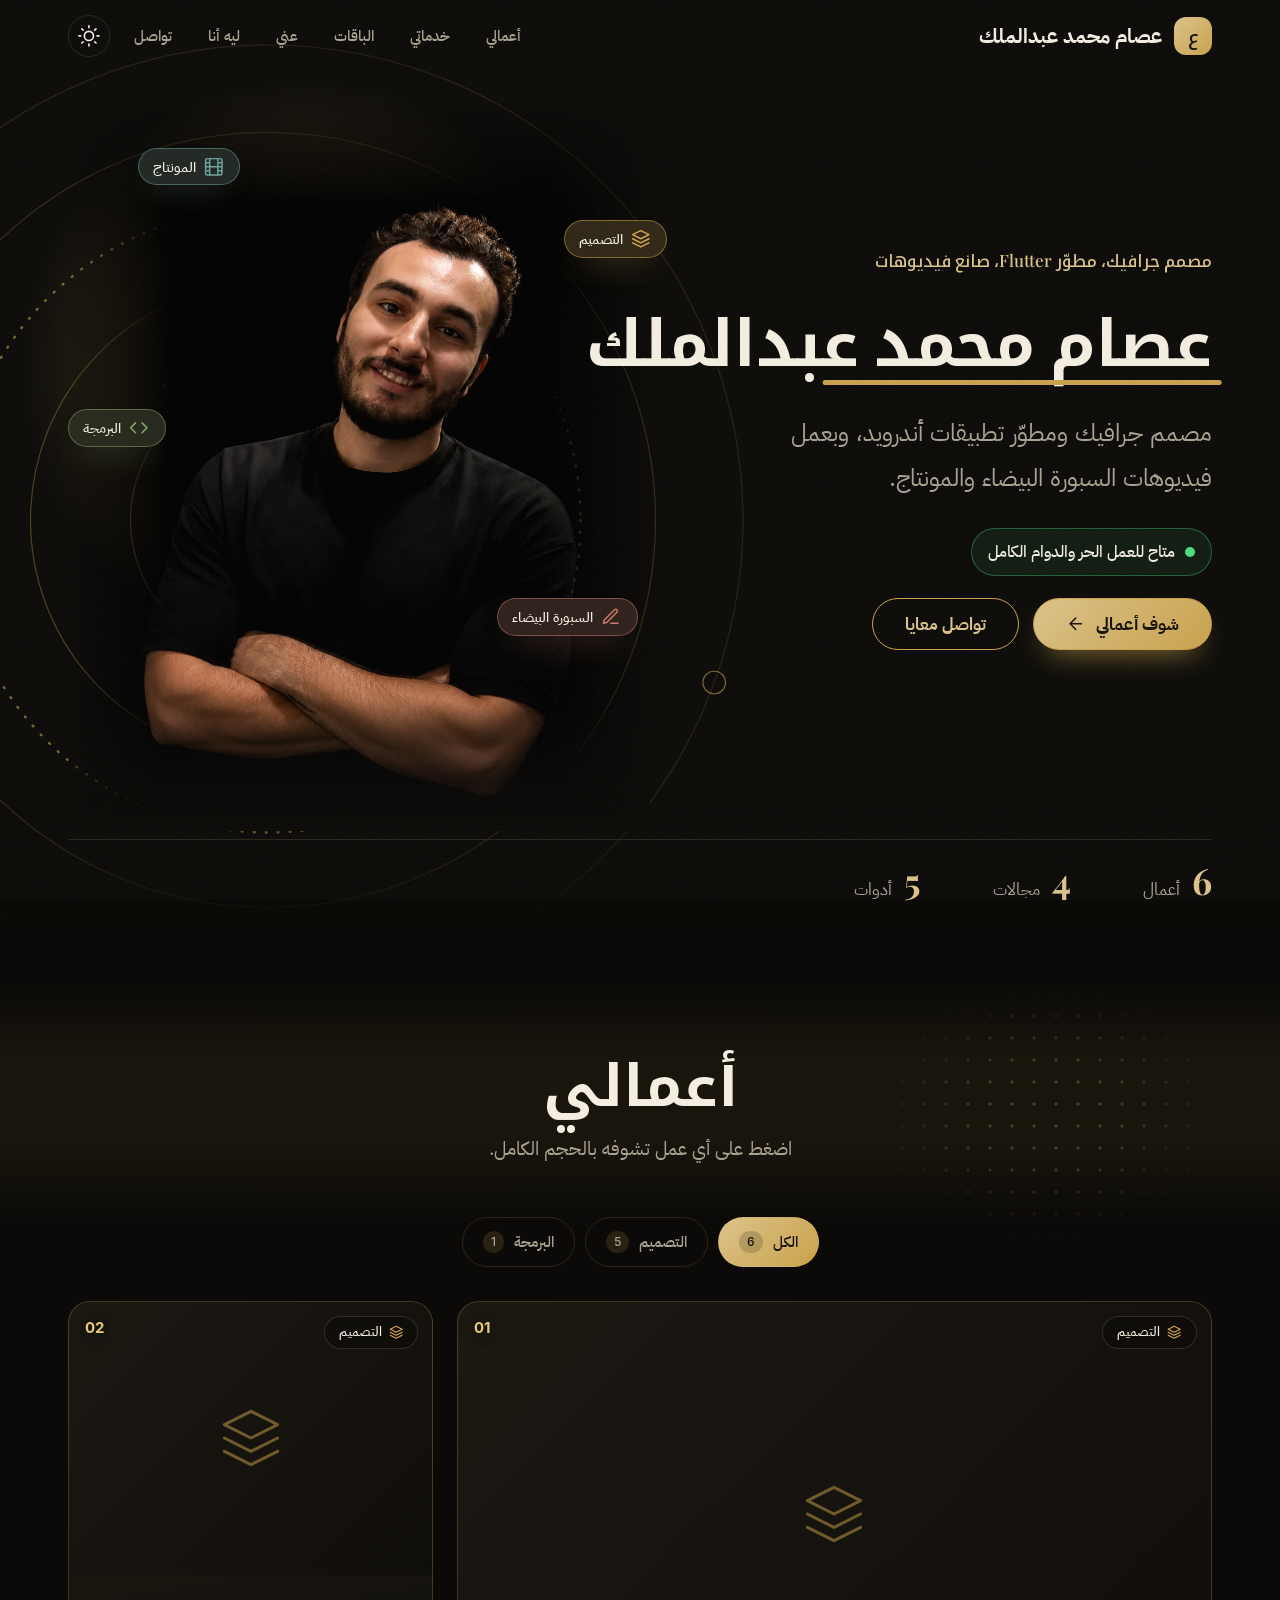
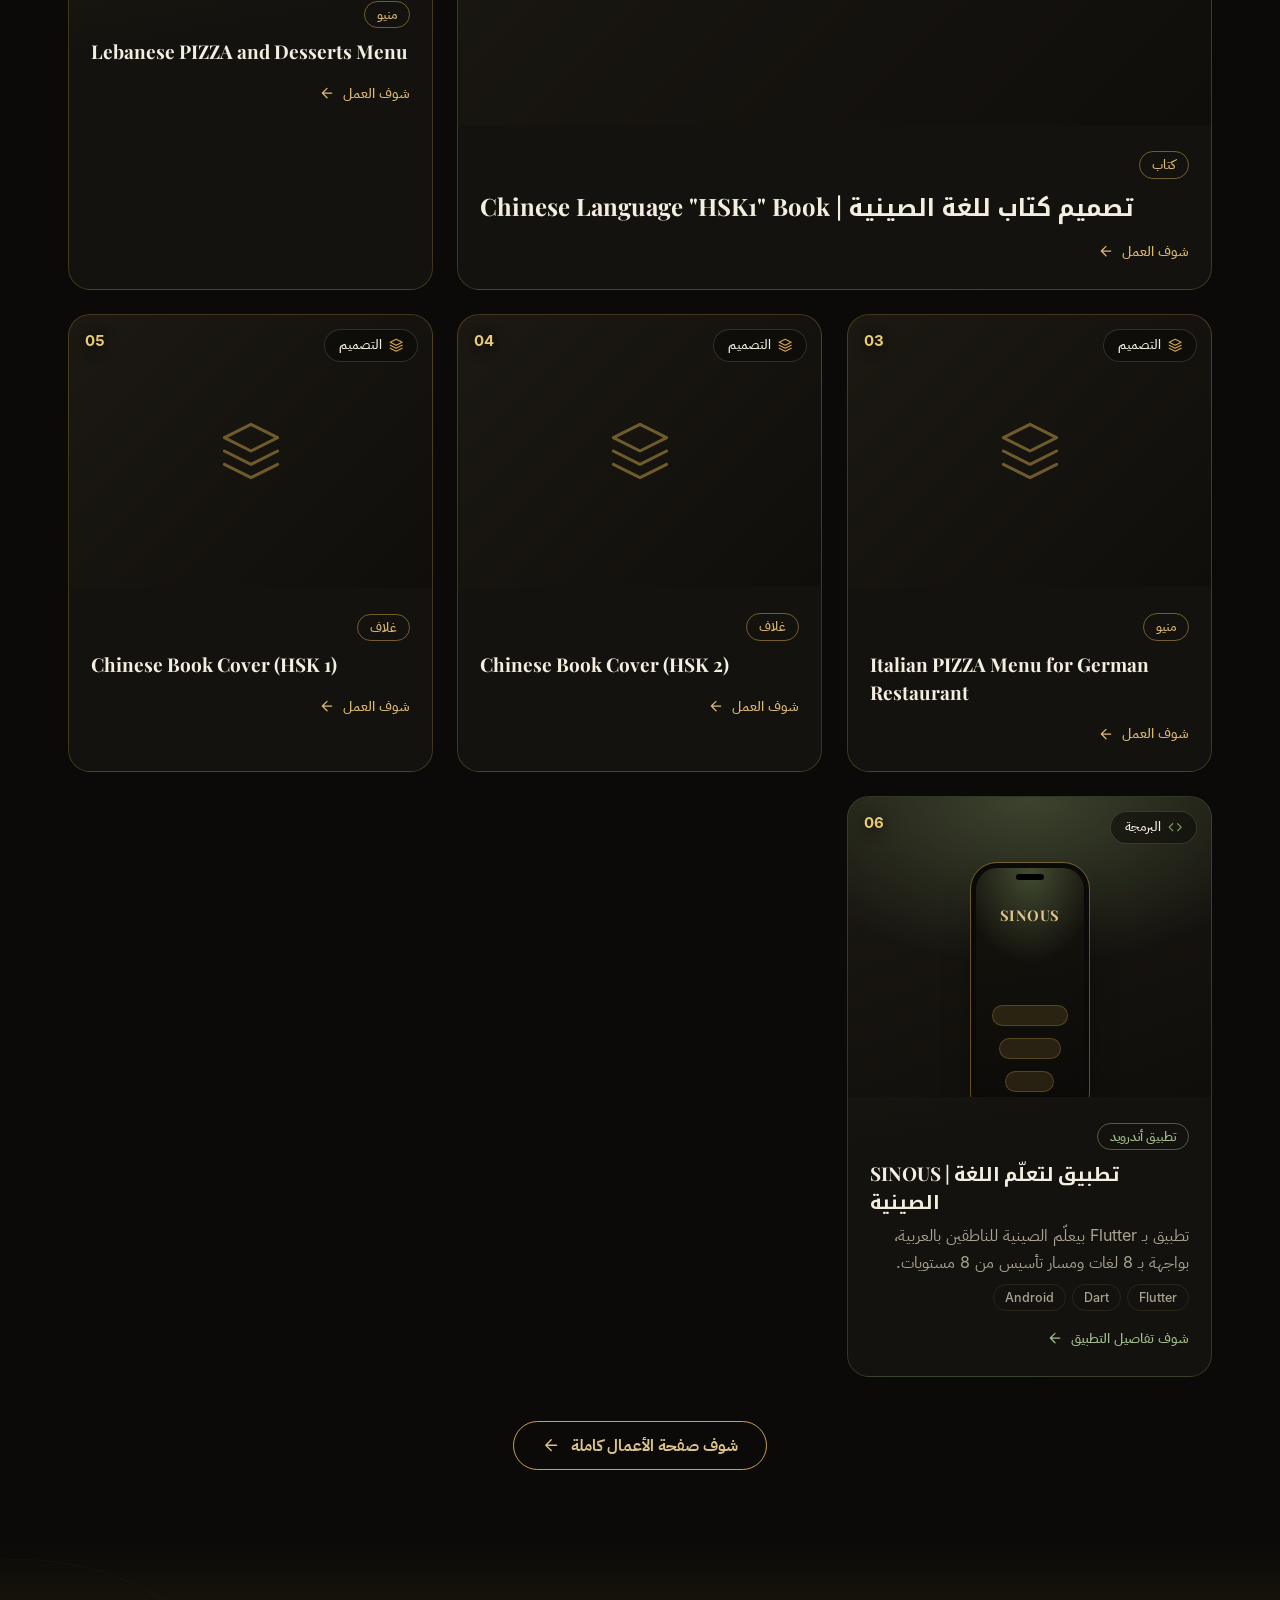
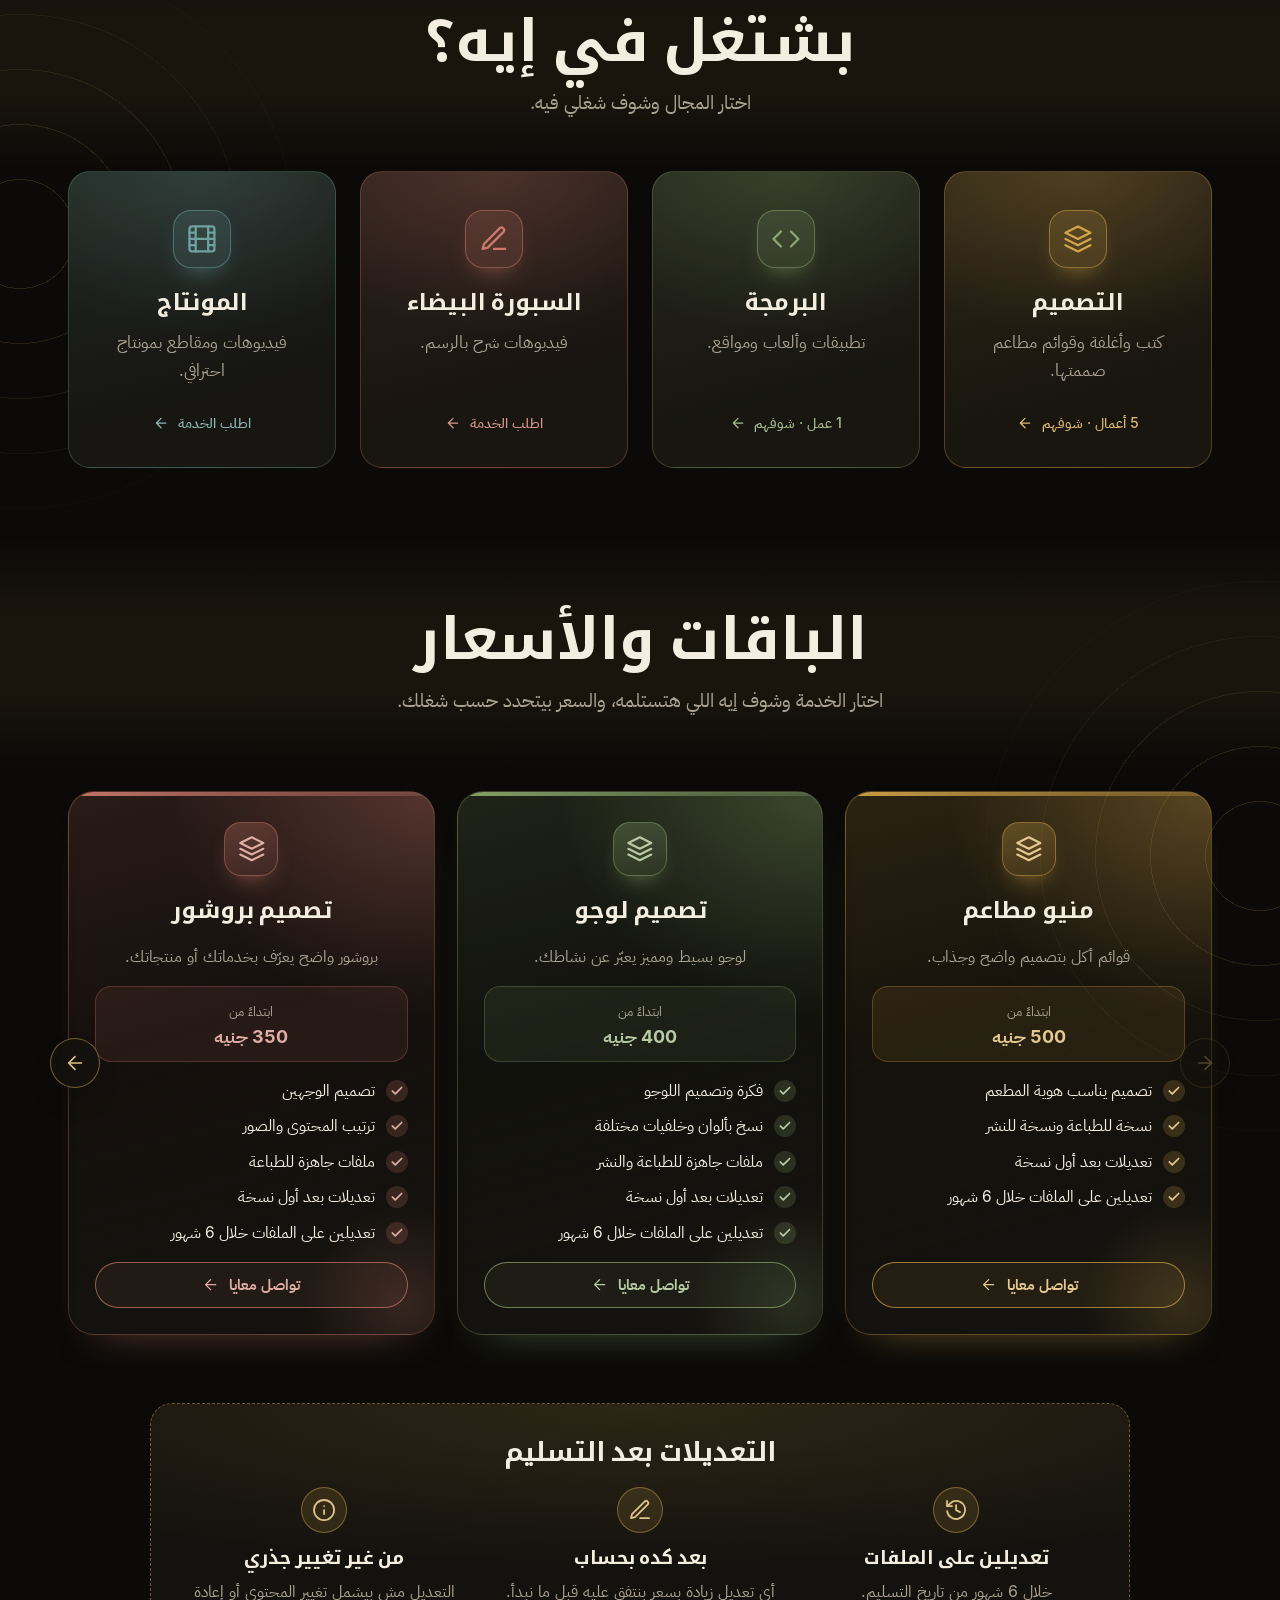
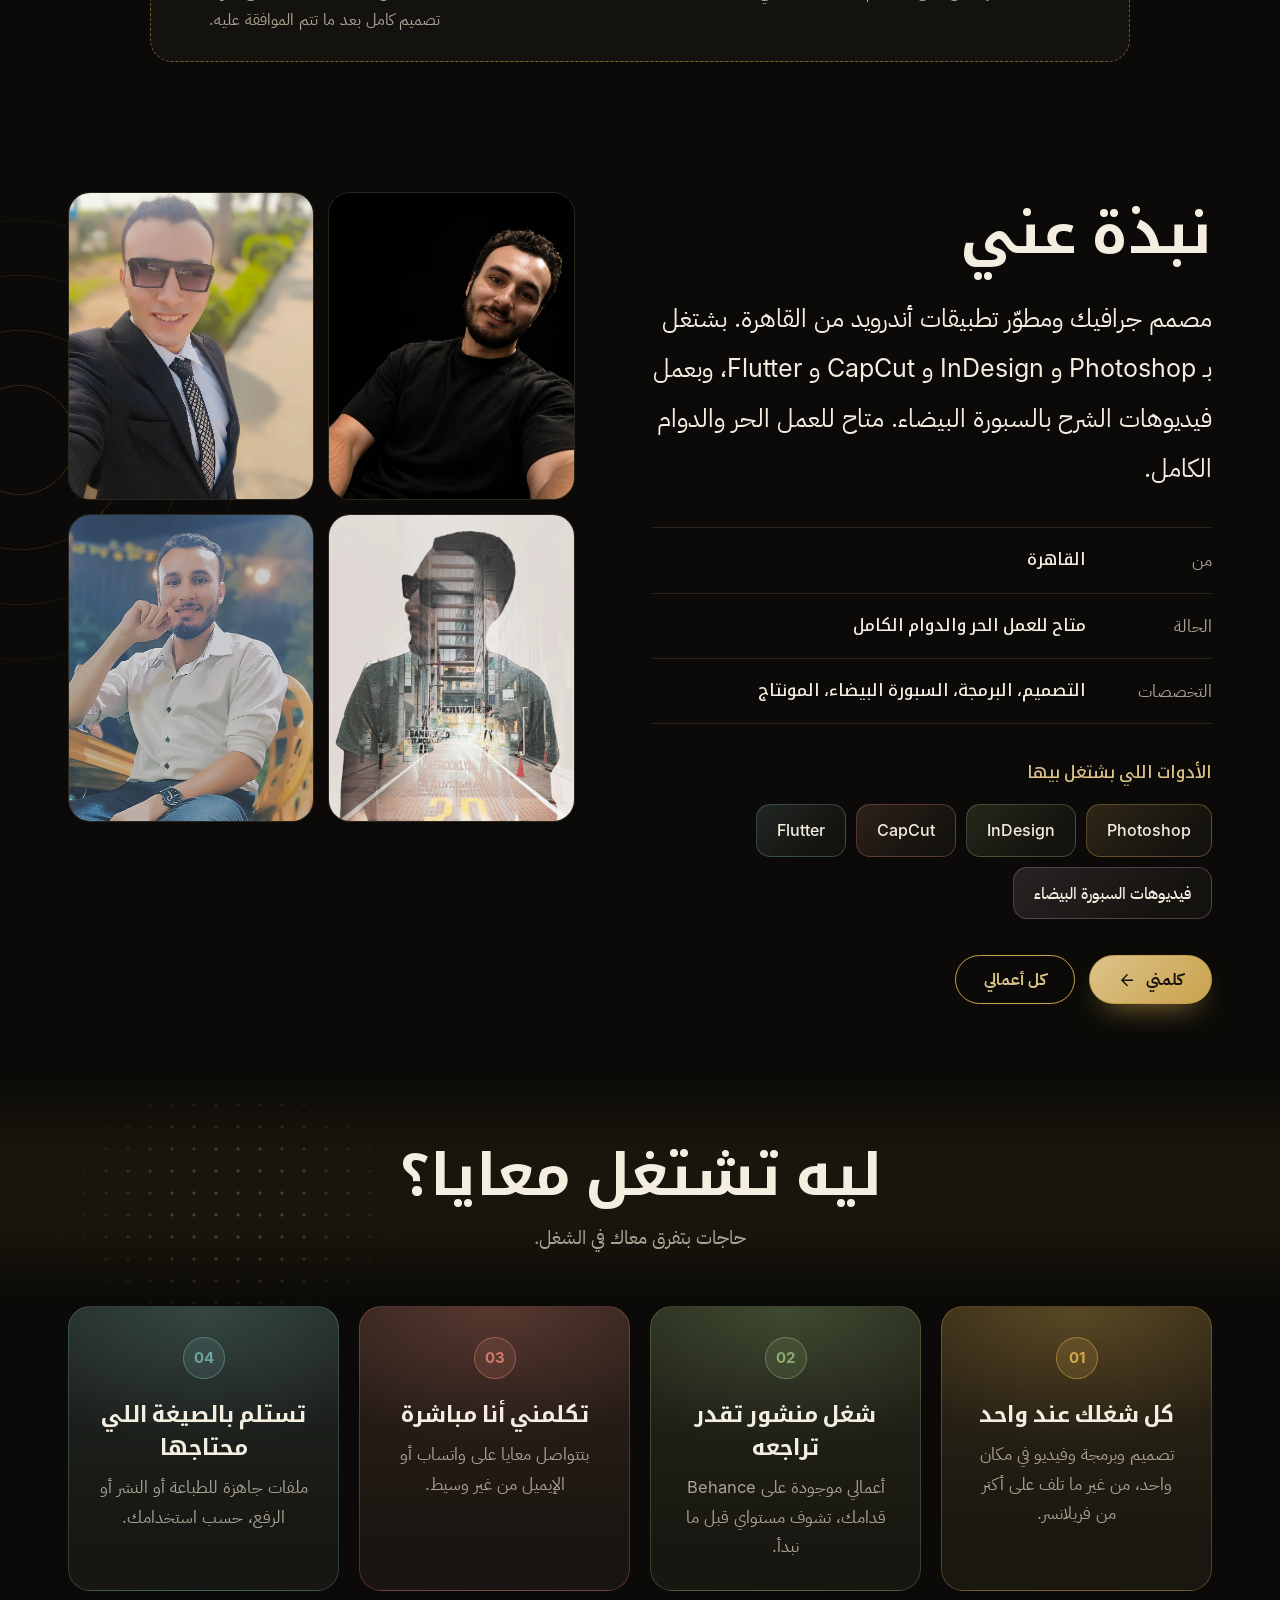
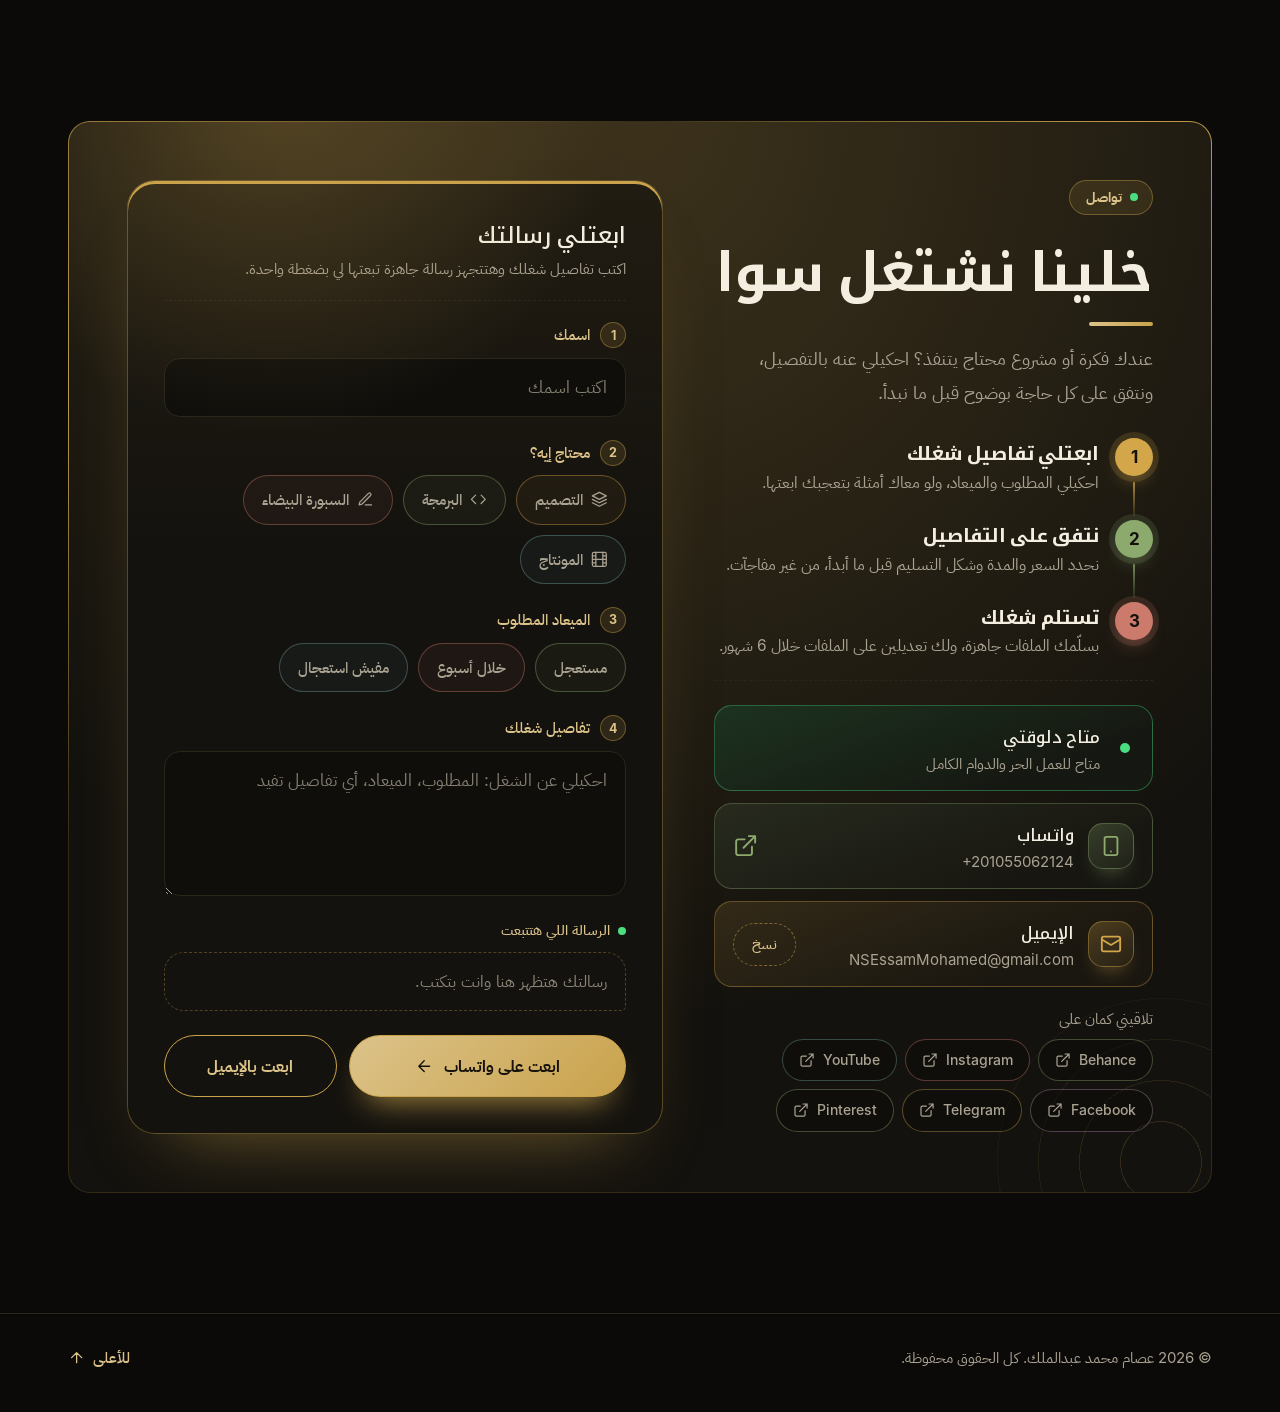
==== commit c137647c: "Add files via upload" ====
--- a/index.html
+++ b/index.html
@@ -31,7 +31,7 @@
 <meta name="twitter:description" content="مصمم جرافيك ومطوّر تطبيقات أندرويد بـ Flutter، وبعمل فيديوهات السبورة البيضاء والمونتاج. متاح للعمل الحر والدوام الكامل.">
 <meta name="twitter:image" content="https://nsessammohamed-spec.github.io/EssamMohamed/images/og.jpg">
 <script type="application/ld+json">{"@context":"https://schema.org","@type":"Person","@id":"https://nsessammohamed-spec.github.io/EssamMohamed/#person","name":"عصام محمد عبدالملك","description":"مصمم جرافيك ومطوّر تطبيقات أندرويد بـ Flutter، وبعمل فيديوهات السبورة البيضاء والمونتاج. متاح للعمل الحر والدوام الكامل.","jobTitle":"مصمم جرافيك ومطوّر تطبيقات","url":"https://nsessammohamed-spec.github.io/EssamMohamed/","image":"https://nsessammohamed-spec.github.io/EssamMohamed/images/me/portrait.webp","email":"NSEssamMohamed@gmail.com","address":{"@type":"PostalAddress","addressLocality":"القاهرة","addressCountry":"EG"},"knowsAbout":["Photoshop","InDesign","CapCut","Flutter","فيديوهات السبورة البيضاء"],"sameAs":["https://www.behance.net/NSEssamMohamed","https://instagram.com/nsessammohamed","https://youtube.com/@NSEssamMohamed","https://facebook.com/NSEsamMohamed","https://t.me/NSEssamMohamed","https://pinterest.com/NSEssamMohamed"]}</script>
-<script type="application/ld+json">{"@context":"https://schema.org","@type":"ProfessionalService","@id":"https://nsessammohamed-spec.github.io/EssamMohamed/#service","url":"https://nsessammohamed-spec.github.io/EssamMohamed/","name":"عصام محمد عبدالملك","description":"مصمم جرافيك ومطوّر تطبيقات أندرويد بـ Flutter، وبعمل فيديوهات السبورة البيضاء والمونتاج. متاح للعمل الحر والدوام الكامل.","image":"https://nsessammohamed-spec.github.io/EssamMohamed/images/me/portrait.webp","telephone":"+201055062124","email":"NSEssamMohamed@gmail.com","address":{"@type":"PostalAddress","addressLocality":"القاهرة","addressCountry":"EG"},"founder":{"@id":"https://nsessammohamed-spec.github.io/EssamMohamed/#person"},"sameAs":["https://www.behance.net/NSEssamMohamed","https://instagram.com/nsessammohamed","https://youtube.com/@NSEssamMohamed","https://facebook.com/NSEsamMohamed","https://t.me/NSEssamMohamed","https://pinterest.com/NSEssamMohamed"],"hasOfferCatalog":{"@type":"OfferCatalog","name":"الباقات والخدمات","itemListElement":[{"@type":"Offer","itemOffered":{"@type":"Service","name":"منيو مطاعم","description":"قوائم أكل بتصميم واضح وجذاب.","serviceType":"التصميم"}},{"@type":"Offer","itemOffered":{"@type":"Service","name":"تصميم لوجو","description":"لوجو بسيط ومميز يعبّر عن نشاطك.","serviceType":"التصميم"}},{"@type":"Offer","itemOffered":{"@type":"Service","name":"تصميم بروشور","description":"بروشور واضح يعرّف بخدماتك أو منتجاتك.","serviceType":"التصميم"}},{"@type":"Offer","itemOffered":{"@type":"Service","name":"كروت شخصية","description":"كارت شخصي أنيق يسيب انطباع كويس.","serviceType":"التصميم"}},{"@type":"Offer","itemOffered":{"@type":"Service","name":"بوستات سوشيال ميديا","description":"بوستات متناسقة لصفحاتك على السوشيال.","serviceType":"التصميم"}},{"@type":"Offer","itemOffered":{"@type":"Service","name":"تصميم كتب","description":"تصميم داخلي للكتب بتنسيق مريح للقراءة.","serviceType":"التصميم"}},{"@type":"Offer","itemOffered":{"@type":"Service","name":"تصميم أغلفة كتب","description":"غلاف يعبّر عن الكتاب ويشدّ القارئ.","serviceType":"التصميم"}},{"@type":"Offer","itemOffered":{"@type":"Service","name":"تطبيق أندرويد (Flutter)","description":"تطبيق بسيط لحد متوسط التعقيد حسب فكرتك.","serviceType":"البرمجة"}},{"@type":"Offer","itemOffered":{"@type":"Service","name":"فيديو سبورة بيضاء","description":"فيديو شرح بالرسم لفكرتك أو منتجك.","serviceType":"السبورة البيضاء"}},{"@type":"Offer","itemOffered":{"@type":"Service","name":"مونتاج فيديوهات","description":"مونتاج احترافي لفيديوهاتك ومقاطعك.","serviceType":"المونتاج"}}]}}</script>
+<script type="application/ld+json">{"@context":"https://schema.org","@type":"ProfessionalService","@id":"https://nsessammohamed-spec.github.io/EssamMohamed/#service","url":"https://nsessammohamed-spec.github.io/EssamMohamed/","name":"عصام محمد عبدالملك","description":"مصمم جرافيك ومطوّر تطبيقات أندرويد بـ Flutter، وبعمل فيديوهات السبورة البيضاء والمونتاج. متاح للعمل الحر والدوام الكامل.","image":"https://nsessammohamed-spec.github.io/EssamMohamed/images/me/portrait.webp","telephone":"+201055062124","email":"NSEssamMohamed@gmail.com","address":{"@type":"PostalAddress","addressLocality":"القاهرة","addressCountry":"EG"},"founder":{"@id":"https://nsessammohamed-spec.github.io/EssamMohamed/#person"},"sameAs":["https://www.behance.net/NSEssamMohamed","https://instagram.com/nsessammohamed","https://youtube.com/@NSEssamMohamed","https://facebook.com/NSEsamMohamed","https://t.me/NSEssamMohamed","https://pinterest.com/NSEssamMohamed"],"hasOfferCatalog":{"@type":"OfferCatalog","name":"الباقات والخدمات","itemListElement":[{"@type":"Offer","priceSpecification":{"@type":"PriceSpecification","minPrice":500,"priceCurrency":"EGP"},"itemOffered":{"@type":"Service","name":"منيو مطاعم","description":"قوائم أكل بتصميم واضح وجذاب.","serviceType":"التصميم"}},{"@type":"Offer","priceSpecification":{"@type":"PriceSpecification","minPrice":400,"priceCurrency":"EGP"},"itemOffered":{"@type":"Service","name":"تصميم لوجو","description":"لوجو بسيط ومميز يعبّر عن نشاطك.","serviceType":"التصميم"}},{"@type":"Offer","priceSpecification":{"@type":"PriceSpecification","minPrice":350,"priceCurrency":"EGP"},"itemOffered":{"@type":"Service","name":"تصميم بروشور","description":"بروشور واضح يعرّف بخدماتك أو منتجاتك.","serviceType":"التصميم"}},{"@type":"Offer","priceSpecification":{"@type":"PriceSpecification","minPrice":250,"priceCurrency":"EGP"},"itemOffered":{"@type":"Service","name":"كروت شخصية","description":"كارت شخصي أنيق يسيب انطباع كويس.","serviceType":"التصميم"}},{"@type":"Offer","priceSpecification":{"@type":"PriceSpecification","minPrice":300,"priceCurrency":"EGP"},"itemOffered":{"@type":"Service","name":"بوستات سوشيال ميديا","description":"بوستات متناسقة لصفحاتك على السوشيال.","serviceType":"التصميم"}},{"@type":"Offer","priceSpecification":{"@type":"PriceSpecification","minPrice":1000,"priceCurrency":"EGP"},"itemOffered":{"@type":"Service","name":"تصميم كتب","description":"تصميم داخلي للكتب بتنسيق مريح للقراءة.","serviceType":"التصميم"}},{"@type":"Offer","priceSpecification":{"@type":"PriceSpecification","minPrice":600,"priceCurrency":"EGP"},"itemOffered":{"@type":"Service","name":"تصميم أغلفة كتب","description":"غلاف يعبّر عن الكتاب ويشدّ القارئ.","serviceType":"التصميم"}},{"@type":"Offer","priceSpecification":{"@type":"PriceSpecification","minPrice":5000,"priceCurrency":"EGP"},"itemOffered":{"@type":"Service","name":"تطبيق أندرويد (Flutter)","description":"تطبيق بسيط لحد متوسط التعقيد حسب فكرتك.","serviceType":"البرمجة"}},{"@type":"Offer","priceSpecification":{"@type":"PriceSpecification","minPrice":1500,"priceCurrency":"EGP"},"itemOffered":{"@type":"Service","name":"فيديو سبورة بيضاء","description":"فيديو شرح بالرسم لفكرتك أو منتجك.","serviceType":"السبورة البيضاء"}},{"@type":"Offer","priceSpecification":{"@type":"PriceSpecification","minPrice":400,"priceCurrency":"EGP"},"itemOffered":{"@type":"Service","name":"مونتاج فيديوهات","description":"مونتاج احترافي لفيديوهاتك ومقاطعك.","serviceType":"المونتاج"}}]}}</script>
 <script type="application/ld+json">{"@context":"https://schema.org","@type":"WebSite","name":"عصام محمد عبدالملك","url":"https://nsessammohamed-spec.github.io/EssamMohamed/","inLanguage":"ar"}</script>
 <!--SEO-HEAD:END-->
 <link rel="preload" href="fonts/kufi_bold.woff" as="font" type="font/woff" crossorigin>
@@ -39,7 +39,7 @@
 <link rel="preload" href="fonts/plexarabic_medium.woff" as="font" type="font/woff" crossorigin>
 <link rel="preload" href="images/me/portrait.webp" as="image" type="image/webp" fetchpriority="high">
 <link rel="preconnect" href="https://mir-s3-cdn-cf.behance.net" crossorigin>
-<link rel="stylesheet" href="assets/site.css?v=20261118c">
+<link rel="stylesheet" href="assets/site.css?v=20261119a">
 <script>document.documentElement.classList.add('js');try{var d=document.documentElement,x=document.querySelector('meta[name=sx-mode]'),m=localStorage.getItem('sx.mode');if(m!=='light'&&m!=='dark')m=x?x.content:'dark';if(m==='auto')m=matchMedia('(prefers-color-scheme: light)').matches?'light':'dark';if(m==='light'||m==='dark'){d.dataset.mode=m;var t=document.querySelector('meta[name=theme-color]');if(t&&m==='light')t.content='#FAF7F0'}}catch(e){}</script>
 </head>
 <body>
@@ -53,12 +53,12 @@
 <section><h2>أعمالي</h2><ul><li><a href="work/chinese-language-hsk1-book/">Chinese Language &quot;HSK1&quot; Book | تصميم كتاب للغة الصينية</a> (التصميم)</li><li><a href="work/lebanese-pizza-and-desserts-menu/">Lebanese PIZZA and Desserts Menu</a> (التصميم)</li><li><a href="work/italian-pizza-menu-for-german-restaurant/">Italian PIZZA Menu for German Restaurant</a> (التصميم)</li><li><a href="work/chinese-book-cover-hsk-2/">Chinese Book Cover (HSK 2)</a> (التصميم)</li><li><a href="work/chinese-book-cover-hsk-1/">Chinese Book Cover (HSK 1)</a> (التصميم)</li><li><a href="work/sinous/">SINOUS | تطبيق لتعلّم اللغة الصينية</a> (البرمجة): تطبيق بـ Flutter بيعلّم الصينية للناطقين بالعربية، بواجهة بـ 8 لغات ومسار تأسيس من 8 مستويات.</li></ul><p><a href="works.html">كل الأعمال</a></p></section>
 <section><h2>الباقات والخدمات</h2><ul><li><strong>منيو مطاعم</strong>: قوائم أكل بتصميم واضح وجذاب.</li><li><strong>تصميم لوجو</strong>: لوجو بسيط ومميز يعبّر عن نشاطك.</li><li><strong>تصميم بروشور</strong>: بروشور واضح يعرّف بخدماتك أو منتجاتك.</li><li><strong>كروت شخصية</strong>: كارت شخصي أنيق يسيب انطباع كويس.</li><li><strong>بوستات سوشيال ميديا</strong>: بوستات متناسقة لصفحاتك على السوشيال.</li><li><strong>تصميم كتب</strong>: تصميم داخلي للكتب بتنسيق مريح للقراءة.</li><li><strong>تصميم أغلفة كتب</strong>: غلاف يعبّر عن الكتاب ويشدّ القارئ.</li><li><strong>تطبيق أندرويد (Flutter)</strong>: تطبيق بسيط لحد متوسط التعقيد حسب فكرتك.</li><li><strong>فيديو سبورة بيضاء</strong>: فيديو شرح بالرسم لفكرتك أو منتجك.</li><li><strong>مونتاج فيديوهات</strong>: مونتاج احترافي لفيديوهاتك ومقاطعك.</li></ul></section>
 <section><h2>ليه تشتغل معايا؟</h2><ul><li><strong>كل شغلك عند واحد</strong>: تصميم وبرمجة وفيديو في مكان واحد، من غير ما تلف على أكتر من فريلانسر.</li><li><strong>شغل منشور تقدر تراجعه</strong>: أعمالي موجودة على Behance قدامك، تشوف مستواي قبل ما نبدأ.</li><li><strong>تكلمني أنا مباشرة</strong>: بتتواصل معايا على واتساب أو الإيميل من غير وسيط.</li><li><strong>تستلم بالصيغة اللي محتاجها</strong>: ملفات جاهزة للطباعة أو النشر أو الرفع، حسب استخدامك.</li></ul></section>
-<section><h2>خلينا نشتغل سوا</h2><p></p><ul><li><a href="mailto:NSEssamMohamed@gmail.com">NSEssamMohamed@gmail.com</a></li><li><a href="https://wa.me/201055062124">واتساب</a></li><li><a href="https://www.behance.net/NSEssamMohamed" rel="me noopener">Behance</a></li><li><a href="https://instagram.com/nsessammohamed" rel="me noopener">Instagram</a></li><li><a href="https://youtube.com/@NSEssamMohamed" rel="me noopener">YouTube</a></li><li><a href="https://facebook.com/NSEsamMohamed" rel="me noopener">Facebook</a></li><li><a href="https://t.me/NSEssamMohamed" rel="me noopener">Telegram</a></li><li><a href="https://pinterest.com/NSEssamMohamed" rel="me noopener">Pinterest</a></li></ul></section>
+<section><h2>خلينا نشتغل سوا</h2><p>عندك فكرة أو مشروع محتاج يتنفذ؟ احكيلي عنه بالتفصيل، ونتفق على كل حاجة بوضوح قبل ما نبدأ.</p><ul><li><a href="mailto:NSEssamMohamed@gmail.com">NSEssamMohamed@gmail.com</a></li><li><a href="https://wa.me/201055062124">واتساب</a></li><li><a href="https://www.behance.net/NSEssamMohamed" rel="me noopener">Behance</a></li><li><a href="https://instagram.com/nsessammohamed" rel="me noopener">Instagram</a></li><li><a href="https://youtube.com/@NSEssamMohamed" rel="me noopener">YouTube</a></li><li><a href="https://facebook.com/NSEsamMohamed" rel="me noopener">Facebook</a></li><li><a href="https://t.me/NSEssamMohamed" rel="me noopener">Telegram</a></li><li><a href="https://pinterest.com/NSEssamMohamed" rel="me noopener">Pinterest</a></li></ul></section>
 </main>
 <!--SEO-BODY:END--></div>
 <noscript><p style="padding:40px;text-align:center">الموقع محتاج JavaScript عشان يشتغل.</p></noscript>
 <script src="data/slugs.js"></script>
 <script src="assets/icons.js?v=20261113m"></script>
-<script src="assets/site.js?v=20261118c"></script>
+<script src="assets/site.js?v=20261119a"></script>
 </body>
 </html>
--- a/assets/site.css
+++ b/assets/site.css
@@ -691,7 +691,7 @@
 /* الشاشة البديلة جوه الموبايل (لحد ما تتضاف لقطات حقيقية) */
 .phn .ps{display:flex;flex-direction:column;align-items:center;justify-content:center;gap:12px;width:100%;height:100%;padding:34px 16px 22px;direction:ltr;
   background:radial-gradient(90% 55% at 50% 0%,rgba(var(--c,var(--accent-rgb)),.38),transparent 70%),linear-gradient(170deg,#17140e,#0b0a08)}
-.phn .ps b{font-family:var(--f-serif);font-weight:700;font-size:clamp(15px,1.5vw,21px);letter-spacing:.06em;color:var(--accent2);margin-bottom:auto;text-align:center;overflow-wrap:anywhere}
+.phn .ps b{font-family:var(--f-serif);font-weight:700;font-size:clamp(11px,1.15vw,16px);letter-spacing:.03em;color:var(--accent2);margin-bottom:auto;text-align:center;overflow-wrap:anywhere}
 .phn .ps i{display:block;width:100%;height:11%;border-radius:12px;background:rgba(var(--accent-rgb),.14);border:1px solid rgba(var(--accent-rgb),.28)}
 .phn .ps i:nth-of-type(2){width:82%}.phn .ps i:nth-of-type(3){width:64%}
 
@@ -941,3 +941,47 @@
 :root[data-mode=light] .fl>span::before,
 :root[data-mode=light] .card:hover .cb h3{color:var(--accent-ink)}
 :root[data-mode=light] .btn.ghost{border-color:var(--accent-ink)}
+
+/* ===== تطوير قسم "خلينا نشتغل سوا" ===== */
+.cx-k{display:flex;width:fit-content;align-items:center;gap:8px;margin-bottom:18px;padding:6px 14px 6px 16px;border-radius:999px;font-family:var(--f-ui);font-weight:600;font-size:13.5px;line-height:1.6;color:var(--accent2);background:rgba(var(--accent-rgb),.12);border:1px solid rgba(var(--accent-rgb),.4)}
+.cx-k::before{content:"";flex:none;width:8px;height:8px;border-radius:50%;background:#4ADE80;box-shadow:0 0 0 0 rgba(74,222,128,.6);animation:pulse 2s infinite}
+.cx>p{font-size:18px;line-height:1.9;max-width:38ch}
+
+/* كروت التواصل بأيقونات */
+.cc{gap:14px}
+.cc-i{flex:none;display:grid;place-items:center;width:46px;height:46px;border-radius:15px;font-style:normal;color:rgb(var(--c));background:linear-gradient(145deg,rgba(var(--c),.26),rgba(var(--c),.08));border:1px solid rgba(var(--c),.42);box-shadow:0 12px 22px -14px rgba(var(--c),.9)}
+.cc-i svg{width:22px;height:22px;stroke:currentColor;fill:none;stroke-width:2;stroke-linecap:round;stroke-linejoin:round}
+.cc>div,.cc>a{flex:1 1 auto;min-width:0}
+.cc.av>div{flex:1 1 auto}
+
+/* عنوان حسابات السوشيال */
+.soc-t{flex-basis:100%;color:var(--muted);font-size:14.5px;line-height:1.6}
+
+/* رأس النموذج */
+.cf-h{padding-bottom:18px;margin-bottom:-2px;border-bottom:1px dashed var(--line)}
+.cf-h b{display:block;font-size:23px;line-height:1.45;color:var(--ink)}
+.cf-h p{margin:6px 0 0;color:var(--muted);font-size:15px;line-height:1.75}
+
+/* خانات وأزرار النموذج */
+.cf input:hover,.cf textarea:hover{border-color:rgba(var(--accent-rgb),.45)}
+.cf-b{margin-top:2px}
+.cf-b .btn.primary{flex:2 1 230px;box-shadow:0 18px 32px -16px rgba(var(--accent-rgb),.9)}
+.cf-b .btn.ghost{flex:1 1 150px}
+.cf-b .btn{transition:transform .25s var(--ease),box-shadow .25s,background .2s}
+.cf-b .btn:hover{transform:translateY(-3px)}
+
+/* الخطوات */
+.stp h3{color:var(--ink)}
+.stp p{color:var(--muted);line-height:1.75}
+
+@media(max-width:560px){
+  .cx>p{font-size:17px}
+  .cc-i{width:42px;height:42px;border-radius:13px}
+  .cf-h b{font-size:21px}
+  .cc{gap:10px;padding-inline:14px}
+  .cc .ltr{font-size:13.5px;word-break:normal;overflow-wrap:anywhere}
+  .cc .cp{padding:5px 12px;font-size:13px}
+  .cc:has(.cp){flex-wrap:wrap}
+  .cc:has(.cp)>a{flex:1 1 calc(100% - 60px)}
+  .cc:has(.cp) .cp{margin-inline-start:auto}
+}
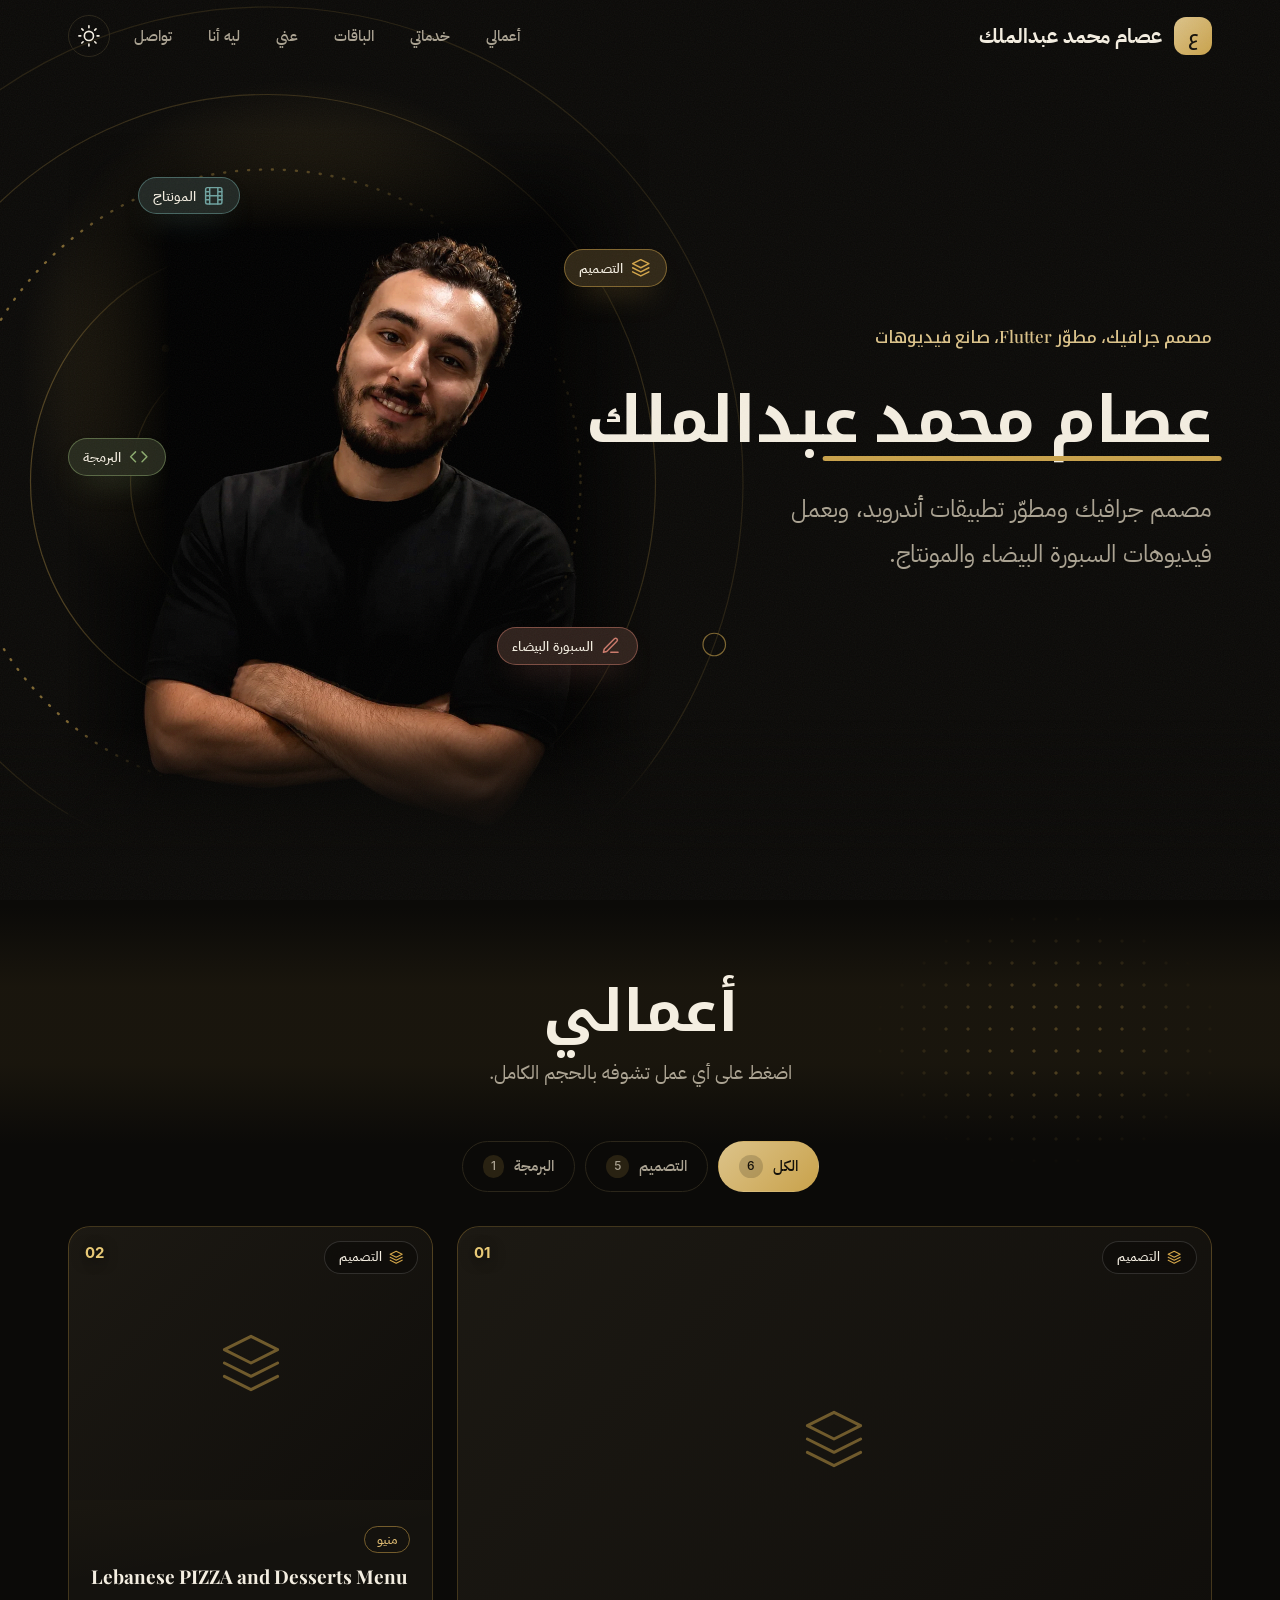
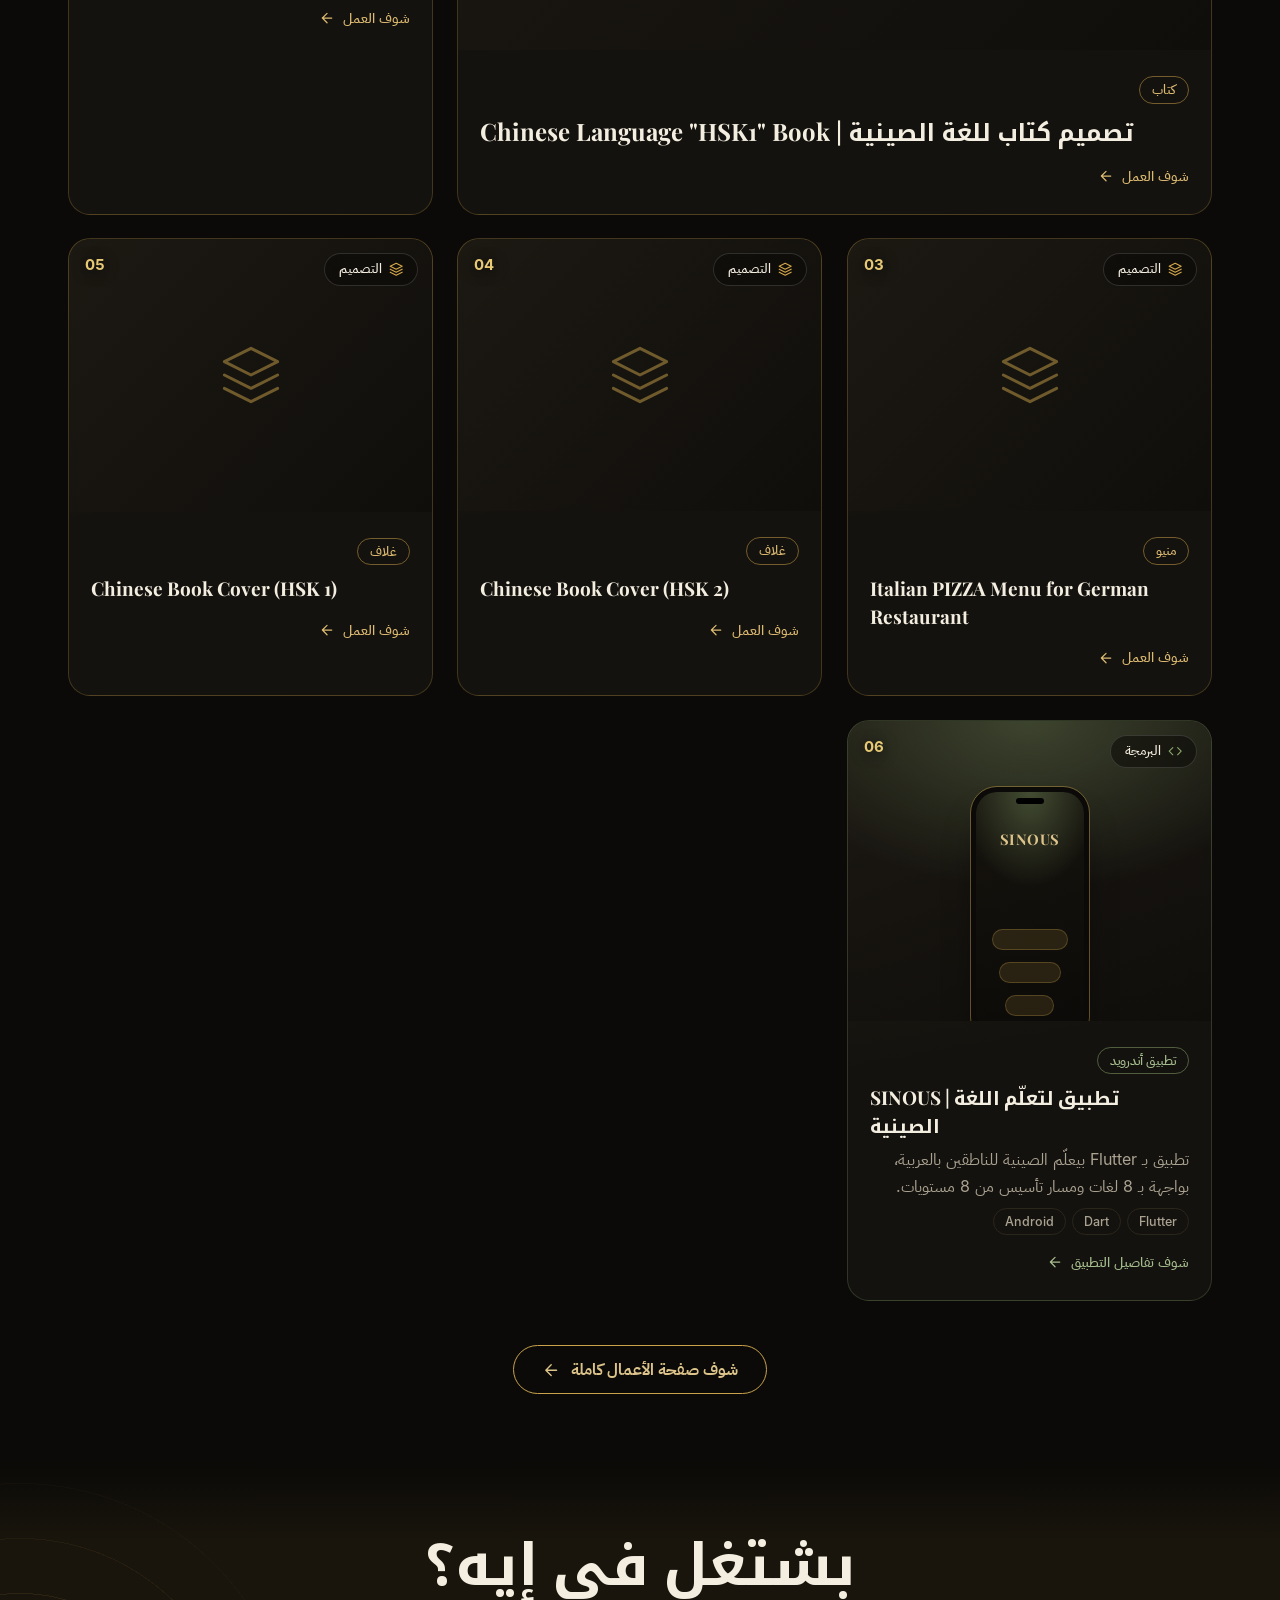
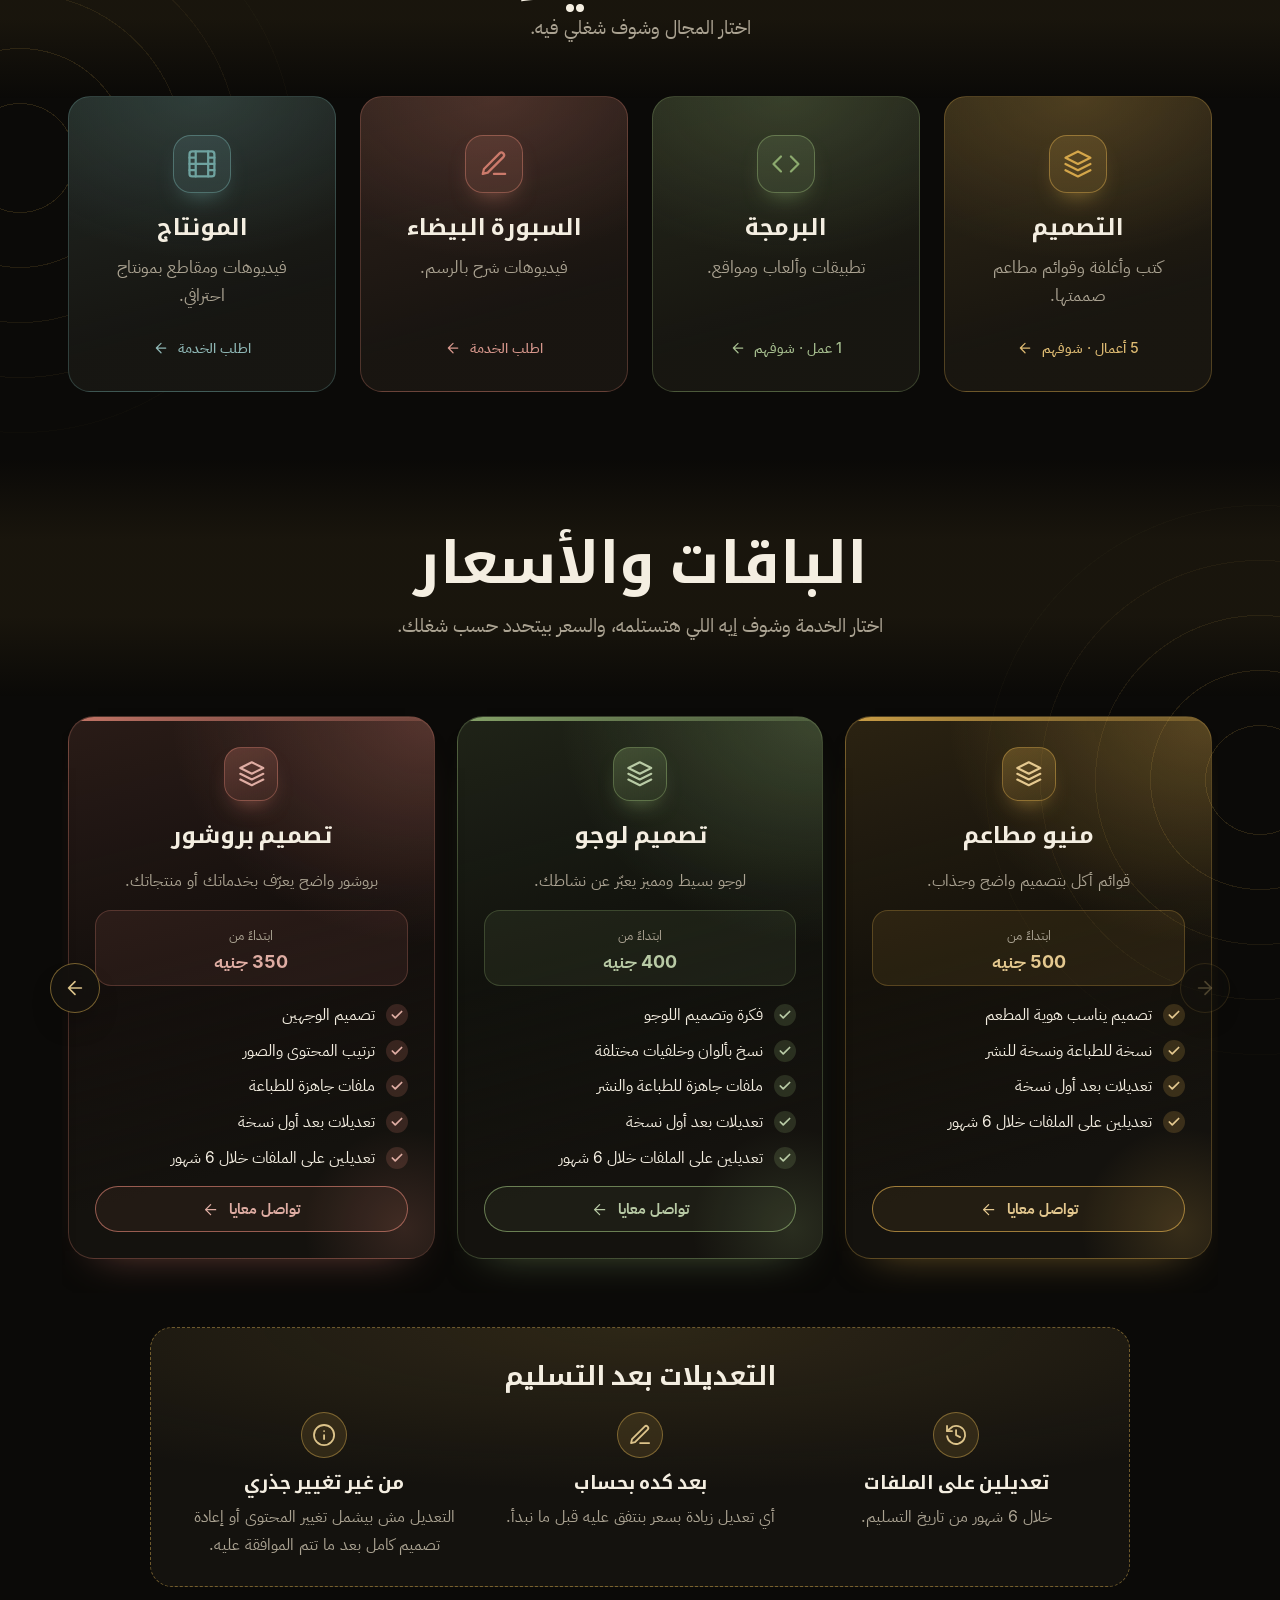
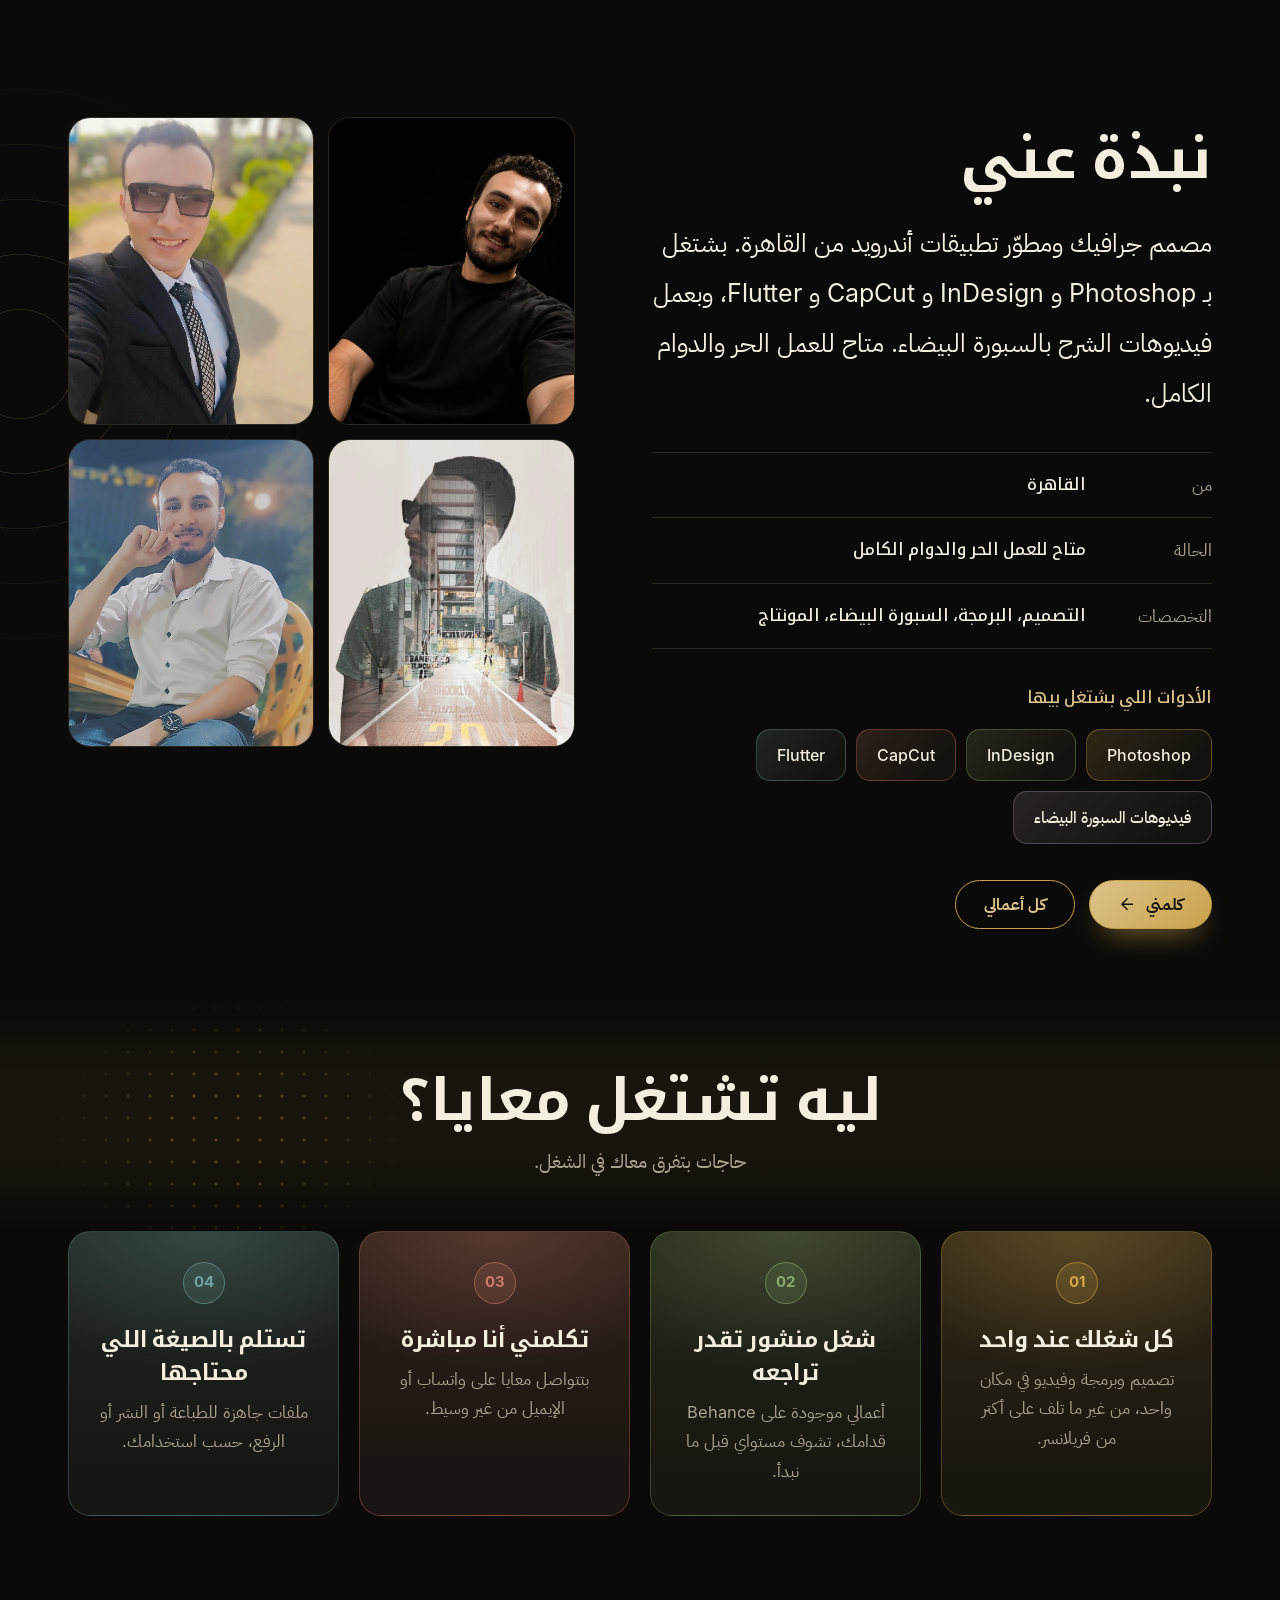
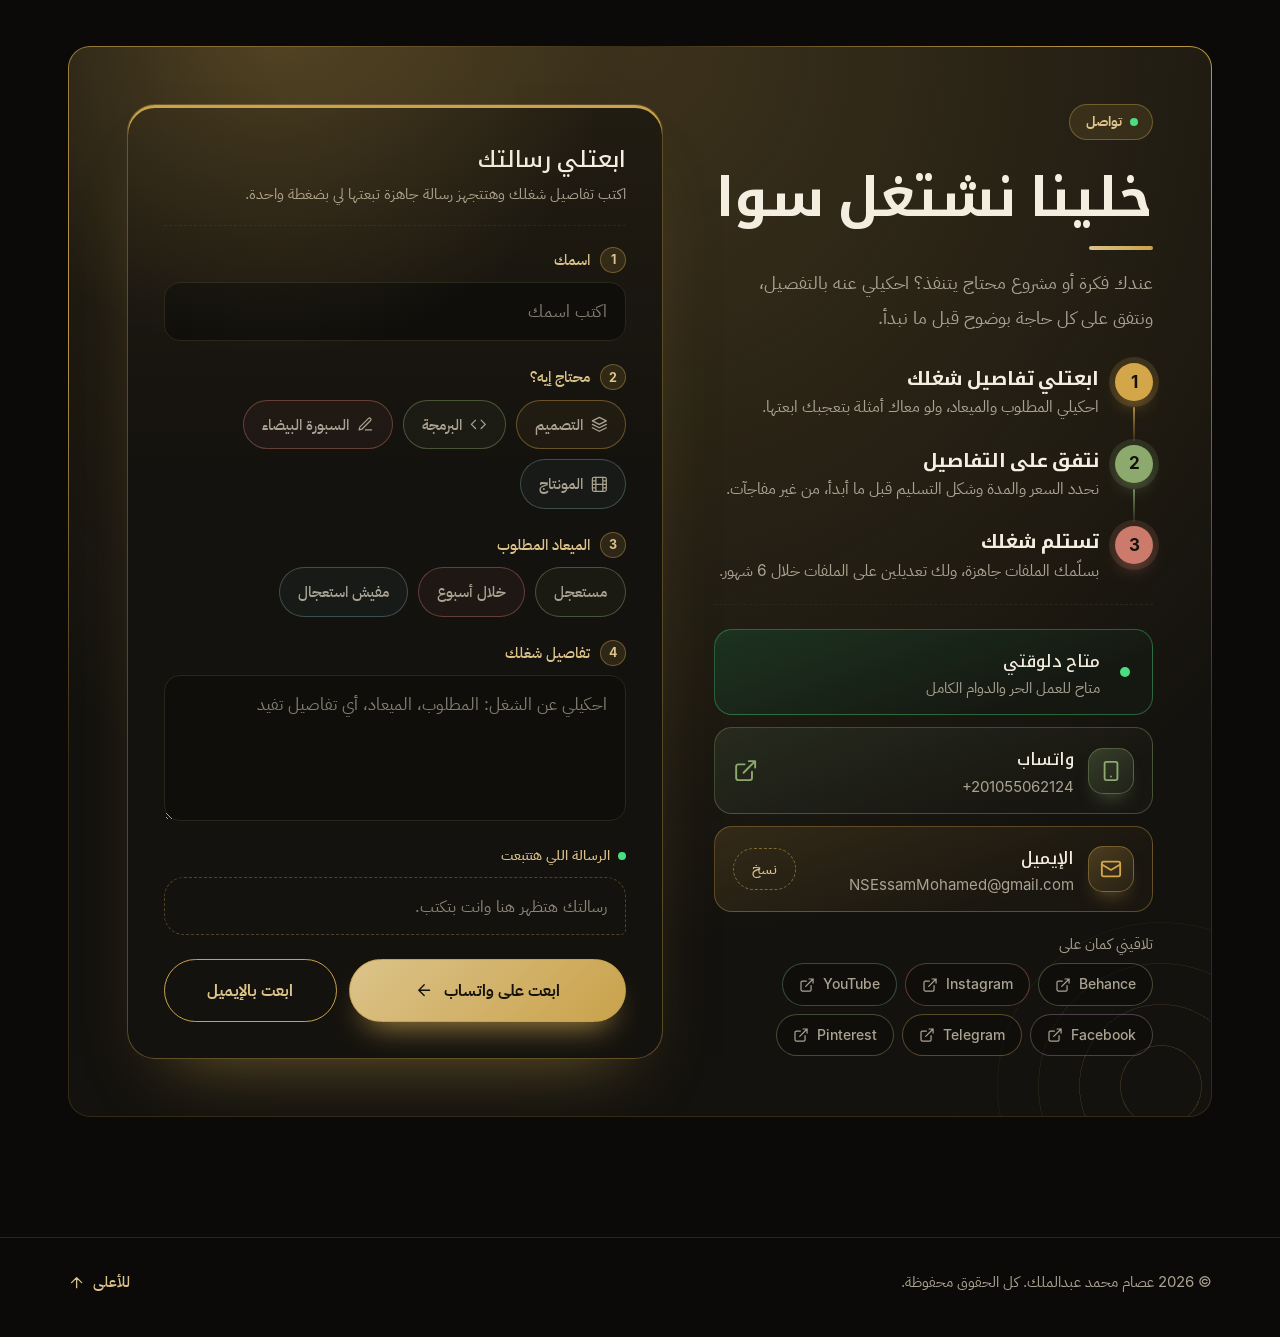
==== commit 06335c1c: "Add files via upload" ====
--- a/index.html
+++ b/index.html
@@ -39,7 +39,7 @@
 <link rel="preload" href="fonts/plexarabic_medium.woff" as="font" type="font/woff" crossorigin>
 <link rel="preload" href="images/me/portrait.webp" as="image" type="image/webp" fetchpriority="high">
 <link rel="preconnect" href="https://mir-s3-cdn-cf.behance.net" crossorigin>
-<link rel="stylesheet" href="assets/site.css?v=20261119a">
+<link rel="stylesheet" href="assets/site.css?v=20261119b">
 <script>document.documentElement.classList.add('js');try{var d=document.documentElement,x=document.querySelector('meta[name=sx-mode]'),m=localStorage.getItem('sx.mode');if(m!=='light'&&m!=='dark')m=x?x.content:'dark';if(m==='auto')m=matchMedia('(prefers-color-scheme: light)').matches?'light':'dark';if(m==='light'||m==='dark'){d.dataset.mode=m;var t=document.querySelector('meta[name=theme-color]');if(t&&m==='light')t.content='#FAF7F0'}}catch(e){}</script>
 </head>
 <body>
@@ -59,6 +59,6 @@
 <noscript><p style="padding:40px;text-align:center">الموقع محتاج JavaScript عشان يشتغل.</p></noscript>
 <script src="data/slugs.js"></script>
 <script src="assets/icons.js?v=20261113m"></script>
-<script src="assets/site.js?v=20261119a"></script>
+<script src="assets/site.js?v=20261119b"></script>
 </body>
 </html>
--- a/assets/site.css
+++ b/assets/site.css
@@ -985,3 +985,6 @@
   .cc:has(.cp)>a{flex:1 1 calc(100% - 60px)}
   .cc:has(.cp) .cp{margin-inline-start:auto}
 }
+
+/* إخفاء من التصميم فقط (الكود لسه شغال، امسح السطور دي لو عايزهم يرجعوا) */
+.hero-av,.hero-cta,.hero-facts{display:none!important}   /* شارة "متاح للعمل" + زرّا شوف أعمالي/تواصل معايا + أرقام الأعمال والمجالات والأدوات */
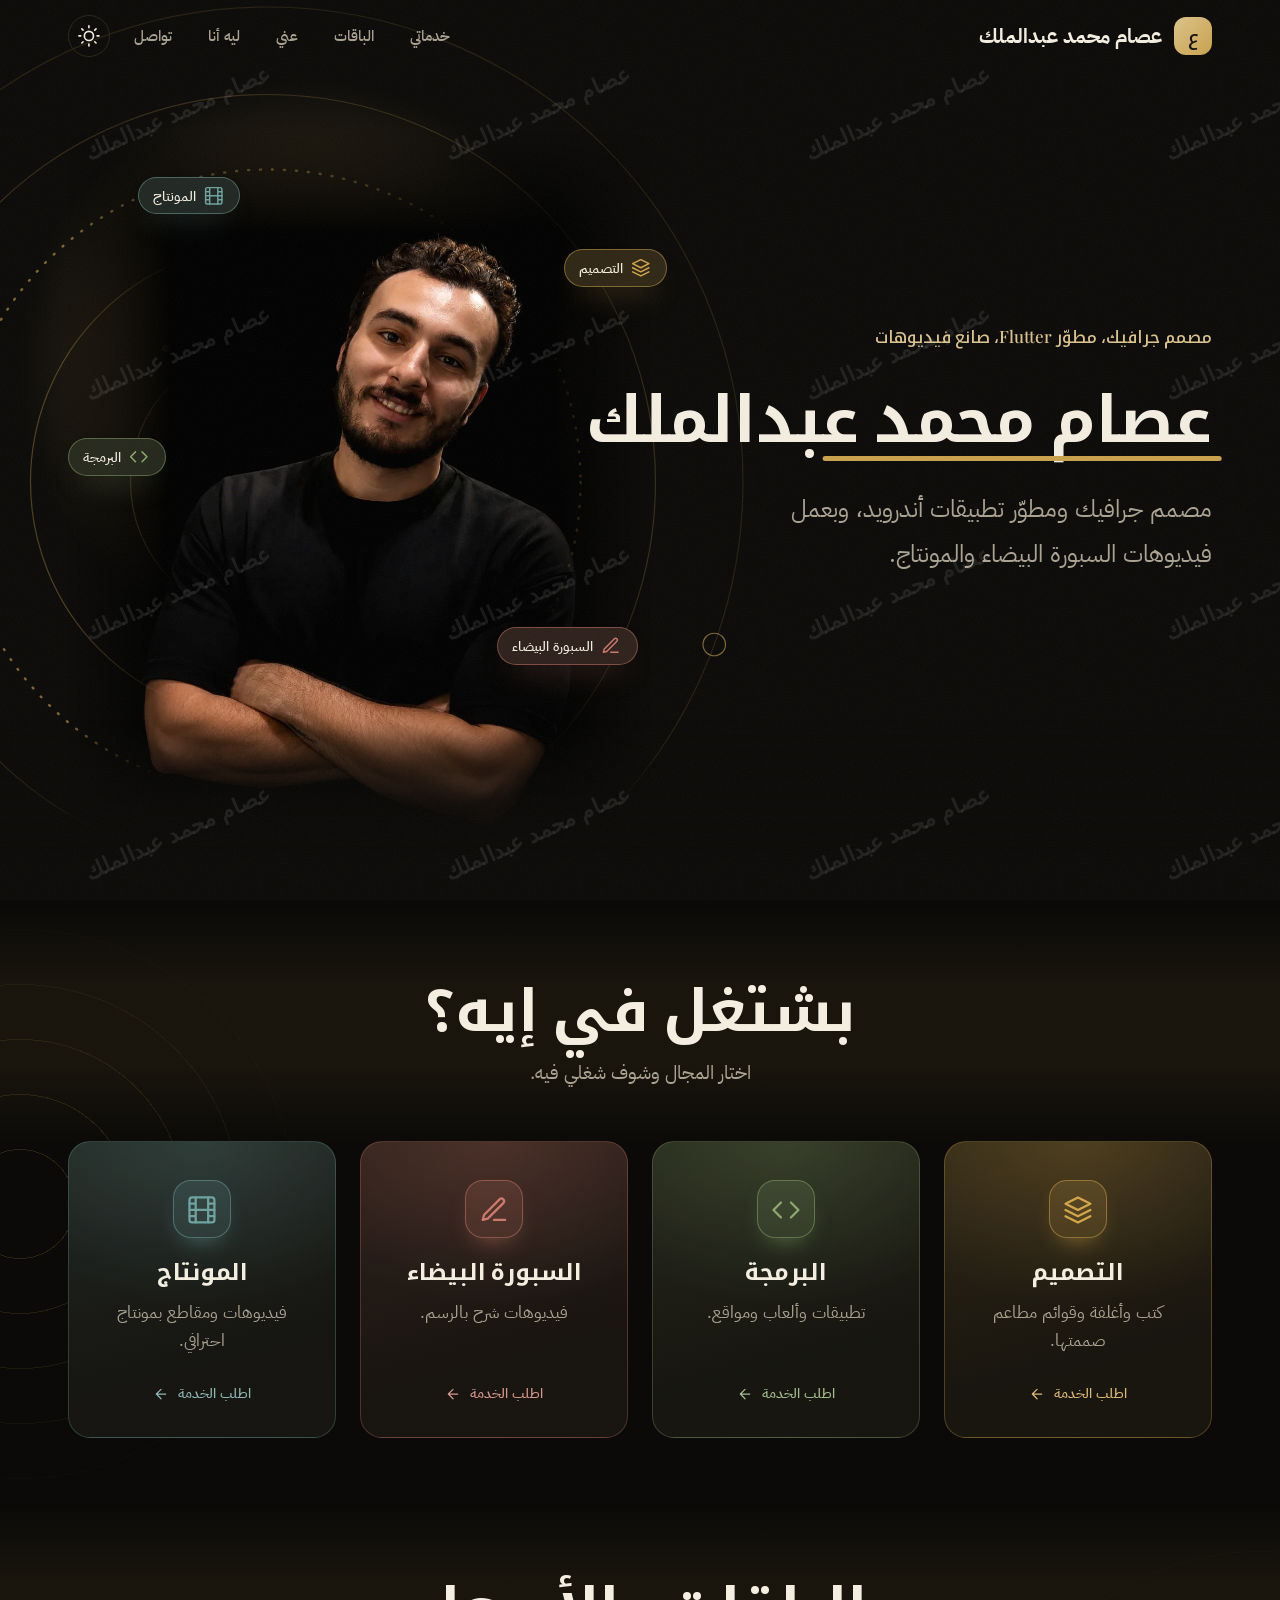
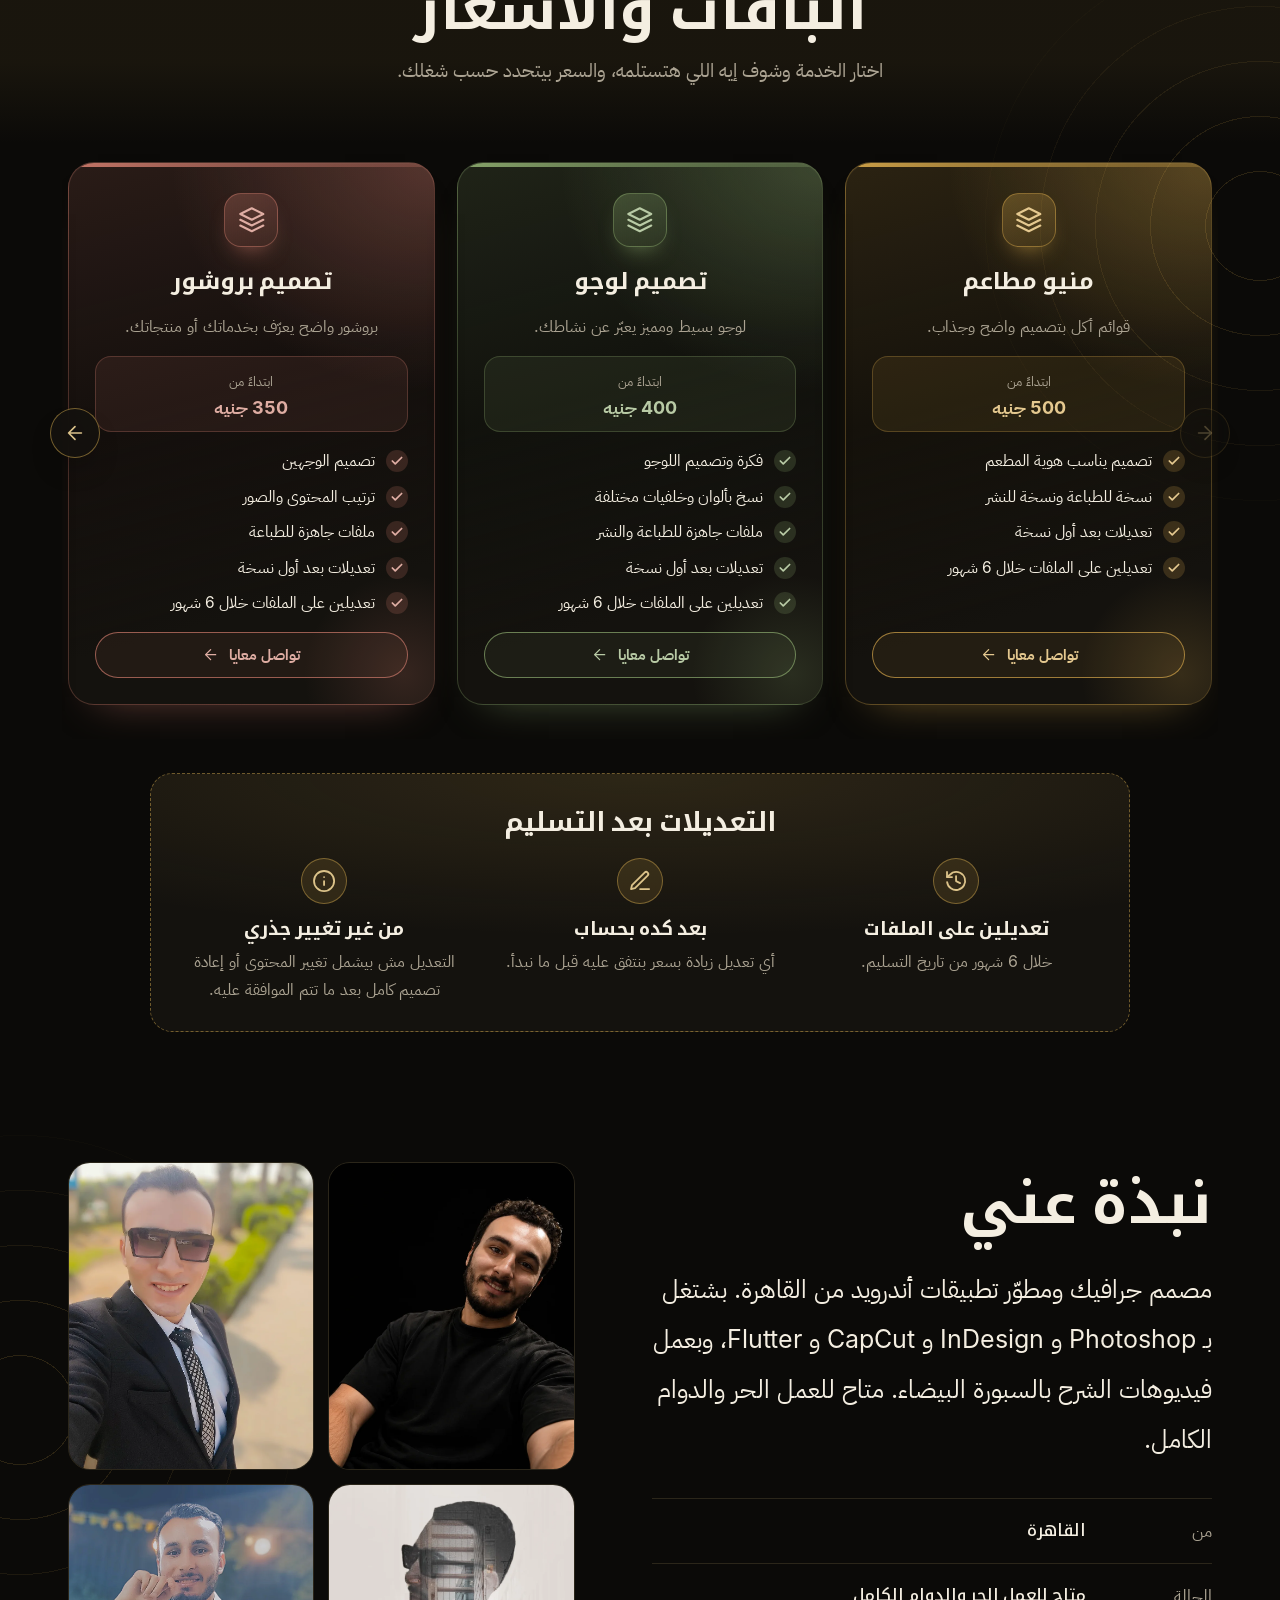
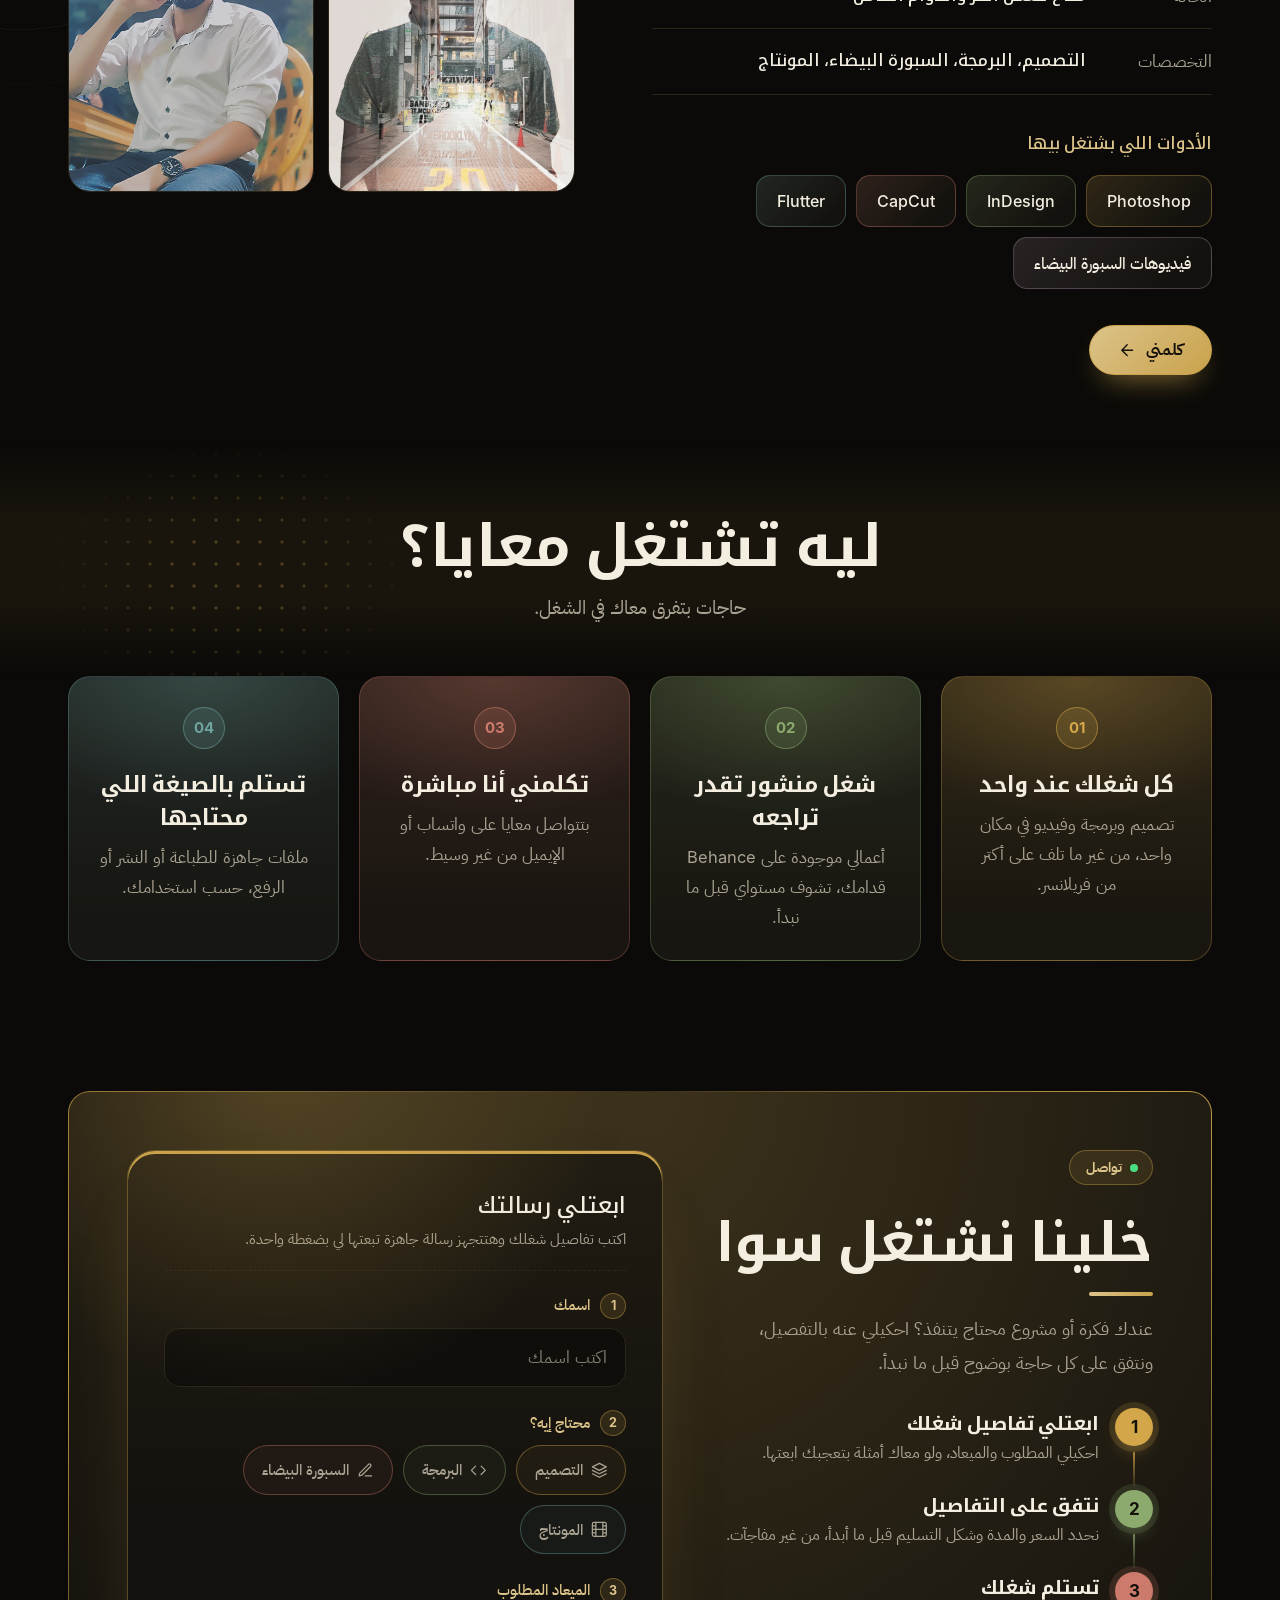
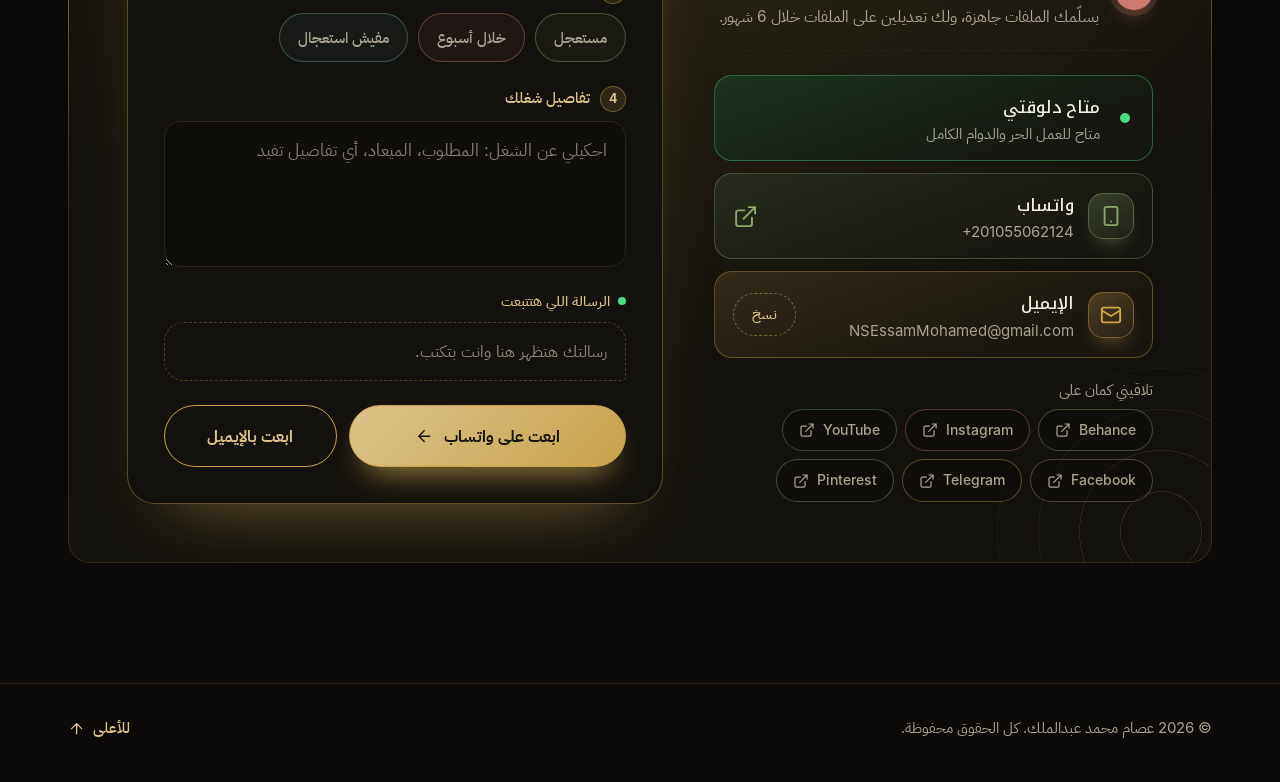
==== commit 3cde787a: "Add files via upload" ====
--- a/index.html
+++ b/index.html
@@ -38,8 +38,7 @@
 <link rel="preload" href="fonts/plexarabic_regular.woff" as="font" type="font/woff" crossorigin>
 <link rel="preload" href="fonts/plexarabic_medium.woff" as="font" type="font/woff" crossorigin>
 <link rel="preload" href="images/me/portrait.webp" as="image" type="image/webp" fetchpriority="high">
-<link rel="preconnect" href="https://mir-s3-cdn-cf.behance.net" crossorigin>
-<link rel="stylesheet" href="assets/site.css?v=20261119b">
+<link rel="stylesheet" href="assets/site.css?v=20261120c">
 <script>document.documentElement.classList.add('js');try{var d=document.documentElement,x=document.querySelector('meta[name=sx-mode]'),m=localStorage.getItem('sx.mode');if(m!=='light'&&m!=='dark')m=x?x.content:'dark';if(m==='auto')m=matchMedia('(prefers-color-scheme: light)').matches?'light':'dark';if(m==='light'||m==='dark'){d.dataset.mode=m;var t=document.querySelector('meta[name=theme-color]');if(t&&m==='light')t.content='#FAF7F0'}}catch(e){}</script>
 </head>
 <body>
@@ -50,7 +49,6 @@
 <section><h2>نبذة عني</h2><p>مصمم جرافيك ومطوّر تطبيقات أندرويد من القاهرة. بشتغل بـ Photoshop وInDesign وCapCut وFlutter، وبعمل فيديوهات الشرح بالسبورة البيضاء. متاح للعمل الحر والدوام الكامل.</p></section>
 <section><h2>الأدوات والمهارات</h2><ul><li>Photoshop</li><li>InDesign</li><li>CapCut</li><li>Flutter</li><li>فيديوهات السبورة البيضاء</li></ul></section>
 <section><h2>المجالات</h2><ul><li><strong>التصميم</strong>: كتب وأغلفة وقوائم مطاعم صممتها.</li><li><strong>البرمجة</strong>: تطبيقات وألعاب ومواقع.</li><li><strong>السبورة البيضاء</strong>: فيديوهات شرح بالرسم.</li><li><strong>المونتاج</strong>: فيديوهات ومقاطع بمونتاج احترافي.</li></ul></section>
-<section><h2>أعمالي</h2><ul><li><a href="work/chinese-language-hsk1-book/">Chinese Language &quot;HSK1&quot; Book | تصميم كتاب للغة الصينية</a> (التصميم)</li><li><a href="work/lebanese-pizza-and-desserts-menu/">Lebanese PIZZA and Desserts Menu</a> (التصميم)</li><li><a href="work/italian-pizza-menu-for-german-restaurant/">Italian PIZZA Menu for German Restaurant</a> (التصميم)</li><li><a href="work/chinese-book-cover-hsk-2/">Chinese Book Cover (HSK 2)</a> (التصميم)</li><li><a href="work/chinese-book-cover-hsk-1/">Chinese Book Cover (HSK 1)</a> (التصميم)</li><li><a href="work/sinous/">SINOUS | تطبيق لتعلّم اللغة الصينية</a> (البرمجة): تطبيق بـ Flutter بيعلّم الصينية للناطقين بالعربية، بواجهة بـ 8 لغات ومسار تأسيس من 8 مستويات.</li></ul><p><a href="works.html">كل الأعمال</a></p></section>
 <section><h2>الباقات والخدمات</h2><ul><li><strong>منيو مطاعم</strong>: قوائم أكل بتصميم واضح وجذاب.</li><li><strong>تصميم لوجو</strong>: لوجو بسيط ومميز يعبّر عن نشاطك.</li><li><strong>تصميم بروشور</strong>: بروشور واضح يعرّف بخدماتك أو منتجاتك.</li><li><strong>كروت شخصية</strong>: كارت شخصي أنيق يسيب انطباع كويس.</li><li><strong>بوستات سوشيال ميديا</strong>: بوستات متناسقة لصفحاتك على السوشيال.</li><li><strong>تصميم كتب</strong>: تصميم داخلي للكتب بتنسيق مريح للقراءة.</li><li><strong>تصميم أغلفة كتب</strong>: غلاف يعبّر عن الكتاب ويشدّ القارئ.</li><li><strong>تطبيق أندرويد (Flutter)</strong>: تطبيق بسيط لحد متوسط التعقيد حسب فكرتك.</li><li><strong>فيديو سبورة بيضاء</strong>: فيديو شرح بالرسم لفكرتك أو منتجك.</li><li><strong>مونتاج فيديوهات</strong>: مونتاج احترافي لفيديوهاتك ومقاطعك.</li></ul></section>
 <section><h2>ليه تشتغل معايا؟</h2><ul><li><strong>كل شغلك عند واحد</strong>: تصميم وبرمجة وفيديو في مكان واحد، من غير ما تلف على أكتر من فريلانسر.</li><li><strong>شغل منشور تقدر تراجعه</strong>: أعمالي موجودة على Behance قدامك، تشوف مستواي قبل ما نبدأ.</li><li><strong>تكلمني أنا مباشرة</strong>: بتتواصل معايا على واتساب أو الإيميل من غير وسيط.</li><li><strong>تستلم بالصيغة اللي محتاجها</strong>: ملفات جاهزة للطباعة أو النشر أو الرفع، حسب استخدامك.</li></ul></section>
 <section><h2>خلينا نشتغل سوا</h2><p>عندك فكرة أو مشروع محتاج يتنفذ؟ احكيلي عنه بالتفصيل، ونتفق على كل حاجة بوضوح قبل ما نبدأ.</p><ul><li><a href="mailto:NSEssamMohamed@gmail.com">NSEssamMohamed@gmail.com</a></li><li><a href="https://wa.me/201055062124">واتساب</a></li><li><a href="https://www.behance.net/NSEssamMohamed" rel="me noopener">Behance</a></li><li><a href="https://instagram.com/nsessammohamed" rel="me noopener">Instagram</a></li><li><a href="https://youtube.com/@NSEssamMohamed" rel="me noopener">YouTube</a></li><li><a href="https://facebook.com/NSEsamMohamed" rel="me noopener">Facebook</a></li><li><a href="https://t.me/NSEssamMohamed" rel="me noopener">Telegram</a></li><li><a href="https://pinterest.com/NSEssamMohamed" rel="me noopener">Pinterest</a></li></ul></section>
@@ -58,7 +56,8 @@
 <!--SEO-BODY:END--></div>
 <noscript><p style="padding:40px;text-align:center">الموقع محتاج JavaScript عشان يشتغل.</p></noscript>
 <script src="data/slugs.js"></script>
+<script src="assets/protect.js?v=20261120c"></script>
 <script src="assets/icons.js?v=20261113m"></script>
-<script src="assets/site.js?v=20261119b"></script>
+<script src="assets/site.js?v=20261120c"></script>
 </body>
 </html>
--- a/assets/site.css
+++ b/assets/site.css
@@ -988,3 +988,15 @@
 
 /* إخفاء من التصميم فقط (الكود لسه شغال، امسح السطور دي لو عايزهم يرجعوا) */
 .hero-av,.hero-cta,.hero-facts{display:none!important}   /* شارة "متاح للعمل" + زرّا شوف أعمالي/تواصل معايا + أرقام الأعمال والمجالات والأدوات */
+
+/* ===== بيانات العمل: العميل · السنة ===== */
+.wm{display:flex;flex-wrap:wrap;align-items:center;gap:0 8px;margin-top:6px;font-family:var(--f-ui);font-weight:500;font-size:13.5px;line-height:1.6;color:var(--muted)}
+.wm span+span::before{content:"·";margin-inline-end:8px;opacity:.6}
+/* صور التصميمات غالبًا طويلة (غلاف / منيو): نركّز على أعلاها بدل منتصفها */
+.card .media:not(.app) img{object-position:50% 18%}
+
+/* ===== لمعة تحميل الصور (بتقف أول ما الصورة تظهر) ===== */
+@keyframes wkshim{to{background-position:-200% 0}}
+@media(prefers-reduced-motion:no-preference){
+  .media:not(.app):not(.ld),.wk-m:not(.app):not(.ld){background:linear-gradient(100deg,var(--surface2) 35%,rgba(var(--accent-rgb),.12) 50%,var(--surface2) 65%) 0 0/200% 100%;animation:wkshim 1.5s linear infinite}
+}
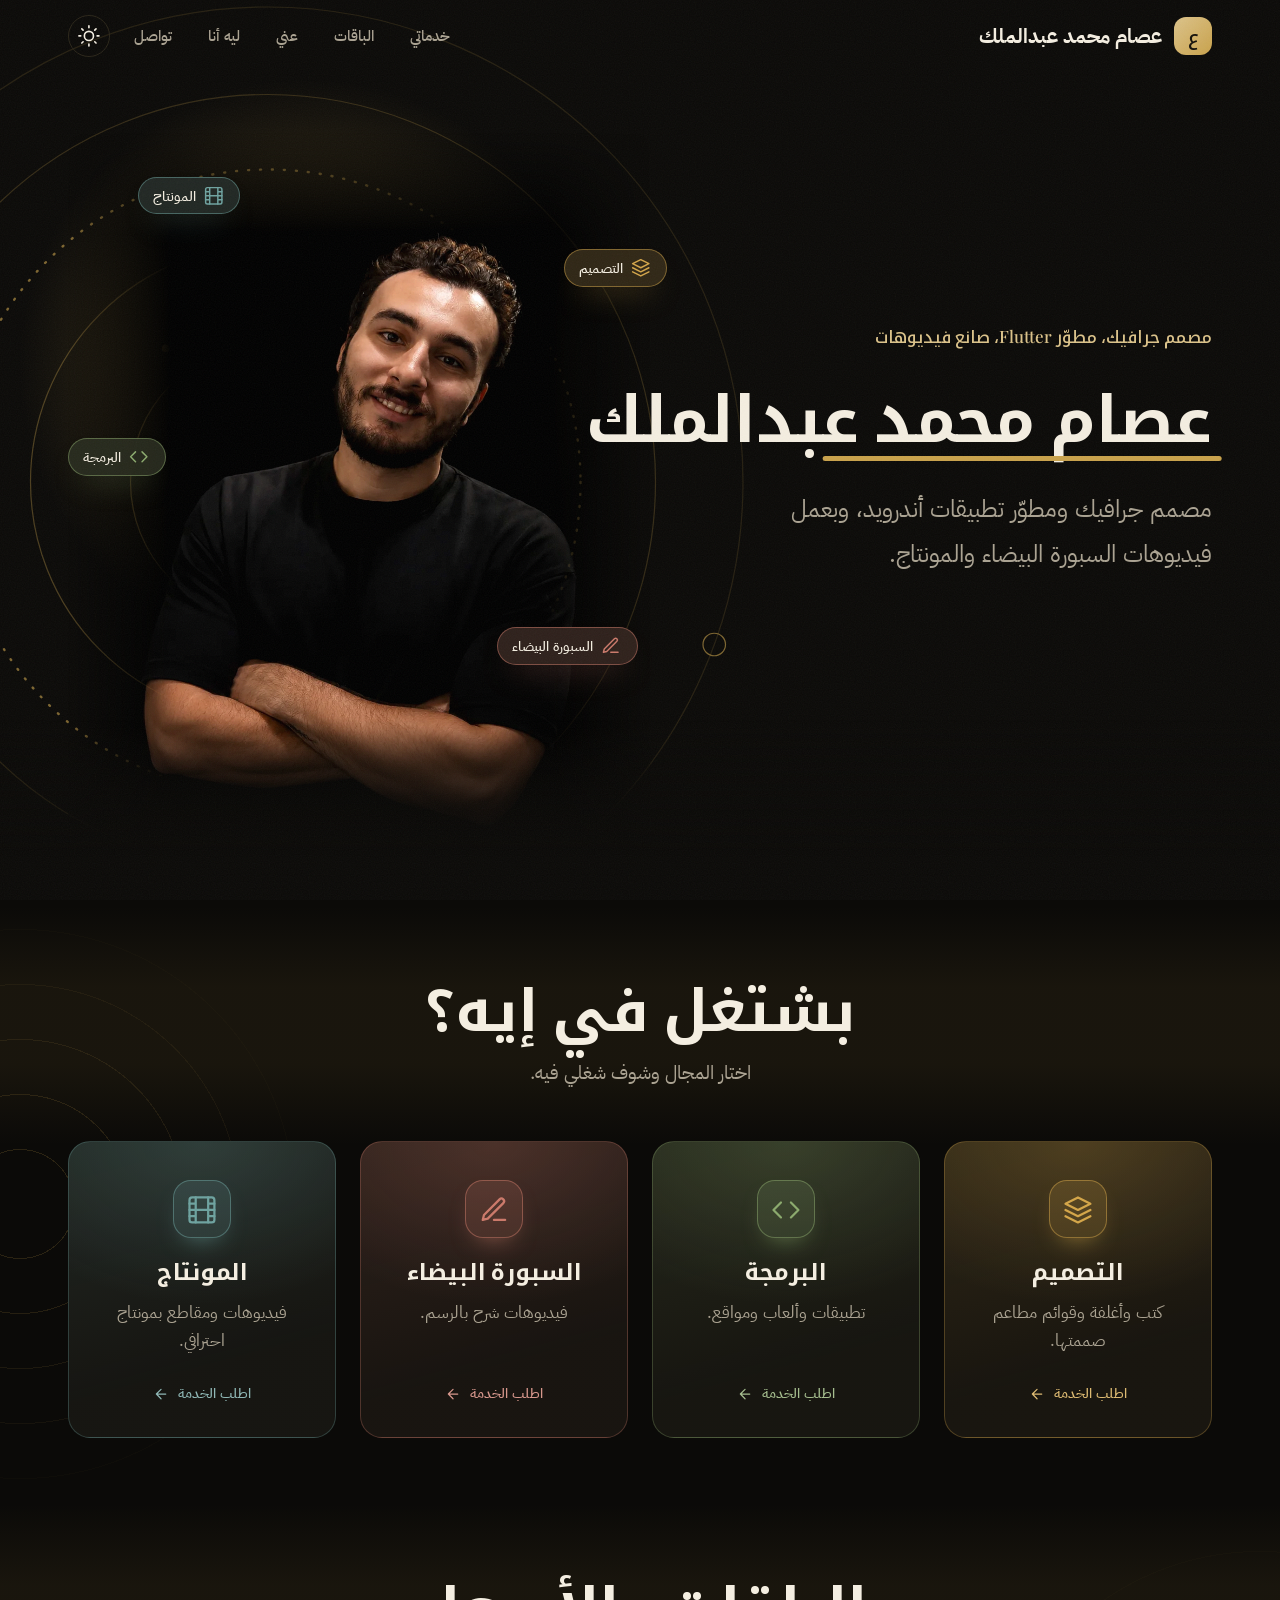
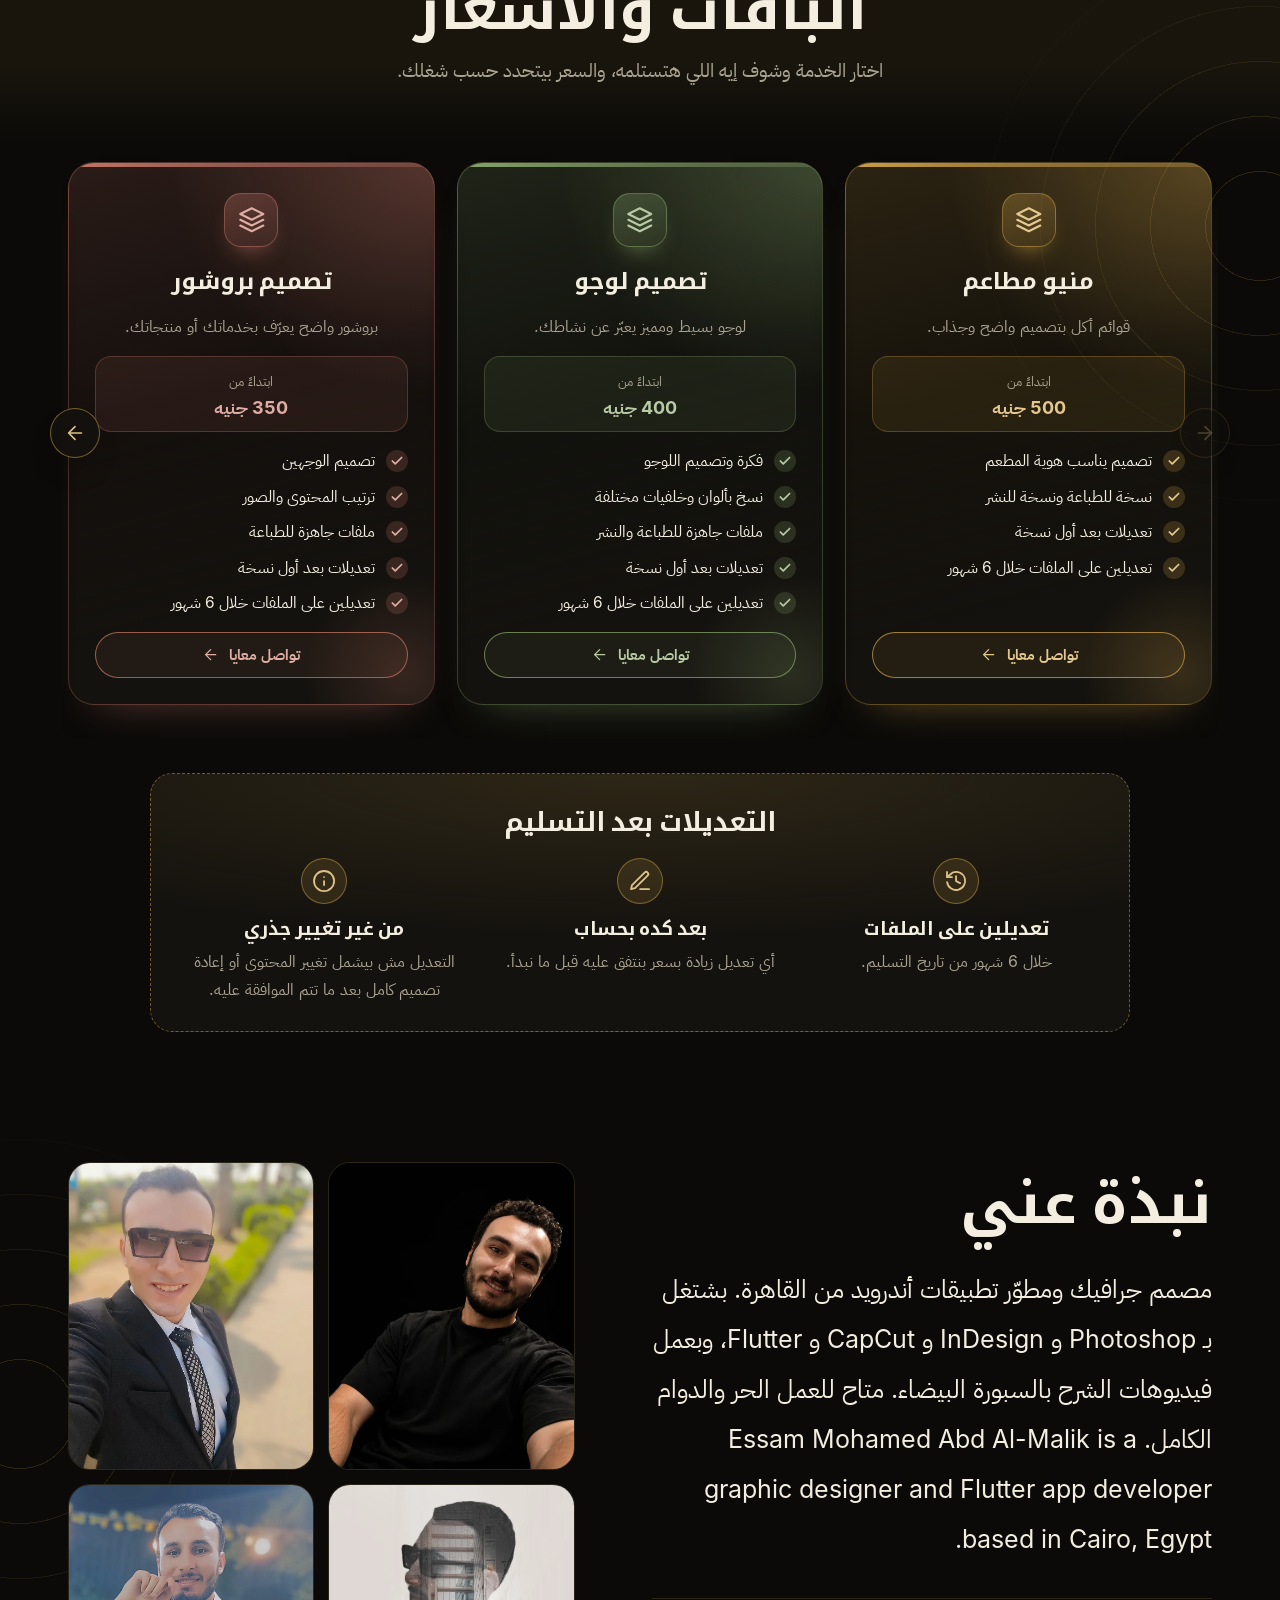
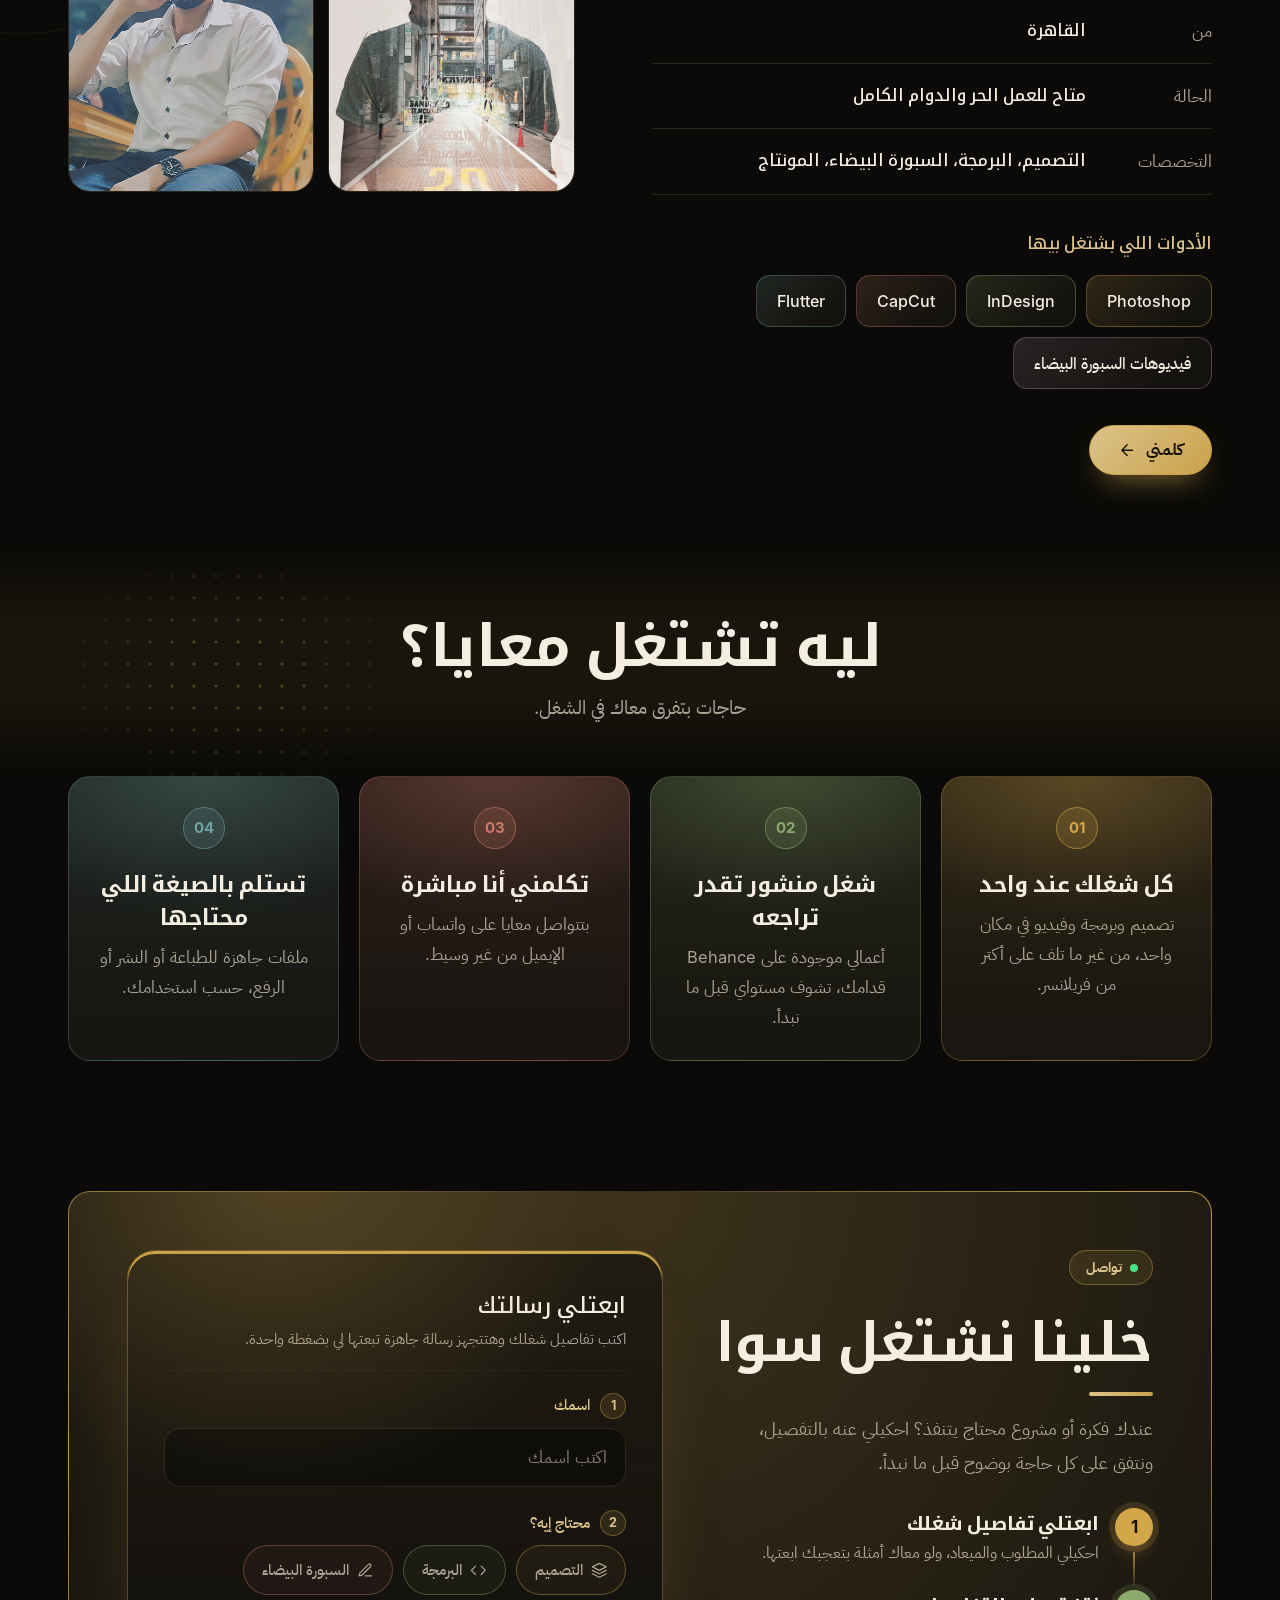
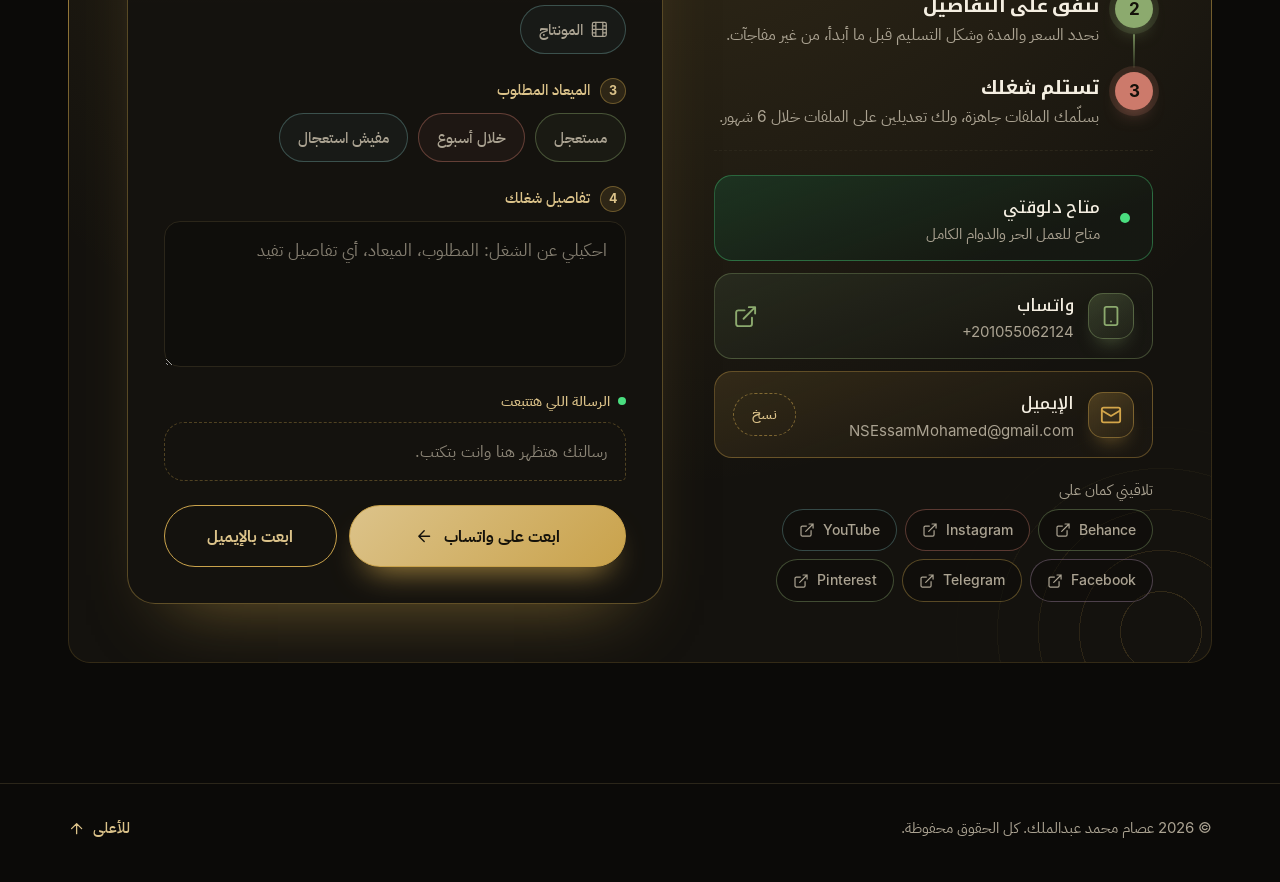
==== commit 16cb1898: "Add files via upload" ====
--- a/index.html
+++ b/index.html
@@ -10,11 +10,11 @@
 <link rel="apple-touch-icon" href="images/icons/apple-touch-icon.png">
 <link rel="icon" href="data:image/svg+xml,%3Csvg xmlns='http://www.w3.org/2000/svg' viewBox='0 0 64 64'%3E%3Crect width='64' height='64' rx='16' fill='%230B0A08'/%3E%3Ctext x='32' y='45' font-size='40' text-anchor='middle' fill='%23C9A24B' font-family='sans-serif' font-weight='700'%3E%D8%B9%3C/text%3E%3C/svg%3E">
 <!--SEO-HEAD:START-->
-<title>عصام محمد عبدالملك | مصمم جرافيك ومطوّر تطبيقات</title>
-<meta name="description" content="مصمم جرافيك ومطوّر تطبيقات أندرويد بـ Flutter، وبعمل فيديوهات السبورة البيضاء والمونتاج. متاح للعمل الحر والدوام الكامل.">
+<title>عصام محمد عبدالملك (Essam Mohamed) | مصمم جرافيك ومطوّر تطبيقات</title>
+<meta name="description" content="مصمم جرافيك ومطوّر تطبيقات أندرويد بـ Flutter، وبعمل فيديوهات السبورة البيضاء والمونتاج. متاح للعمل الحر والدوام الكامل. Essam Mohamed Abd Al-Malik, graphic designer and Flutter developer in Cairo, Egypt.">
 <meta property="og:type" content="website">
-<meta property="og:title" content="عصام محمد عبدالملك | مصمم جرافيك ومطوّر تطبيقات">
-<meta property="og:description" content="مصمم جرافيك ومطوّر تطبيقات أندرويد بـ Flutter، وبعمل فيديوهات السبورة البيضاء والمونتاج. متاح للعمل الحر والدوام الكامل.">
+<meta property="og:title" content="عصام محمد عبدالملك (Essam Mohamed) | مصمم جرافيك ومطوّر تطبيقات">
+<meta property="og:description" content="مصمم جرافيك ومطوّر تطبيقات أندرويد بـ Flutter، وبعمل فيديوهات السبورة البيضاء والمونتاج. متاح للعمل الحر والدوام الكامل. Essam Mohamed Abd Al-Malik, graphic designer and Flutter developer in Cairo, Egypt.">
 <meta name="sx-mode" content="dark">
 <meta name="robots" content="index,follow,max-image-preview:large">
 <meta name="author" content="عصام محمد عبدالملك">
@@ -27,12 +27,12 @@
 <meta property="og:image:width" content="1200">
 <meta property="og:image:height" content="630">
 <meta name="twitter:card" content="summary_large_image">
-<meta name="twitter:title" content="عصام محمد عبدالملك | مصمم جرافيك ومطوّر تطبيقات">
-<meta name="twitter:description" content="مصمم جرافيك ومطوّر تطبيقات أندرويد بـ Flutter، وبعمل فيديوهات السبورة البيضاء والمونتاج. متاح للعمل الحر والدوام الكامل.">
+<meta name="twitter:title" content="عصام محمد عبدالملك (Essam Mohamed) | مصمم جرافيك ومطوّر تطبيقات">
+<meta name="twitter:description" content="مصمم جرافيك ومطوّر تطبيقات أندرويد بـ Flutter، وبعمل فيديوهات السبورة البيضاء والمونتاج. متاح للعمل الحر والدوام الكامل. Essam Mohamed Abd Al-Malik, graphic designer and Flutter developer in Cairo, Egypt.">
 <meta name="twitter:image" content="https://nsessammohamed-spec.github.io/EssamMohamed/images/og.jpg">
-<script type="application/ld+json">{"@context":"https://schema.org","@type":"Person","@id":"https://nsessammohamed-spec.github.io/EssamMohamed/#person","name":"عصام محمد عبدالملك","description":"مصمم جرافيك ومطوّر تطبيقات أندرويد بـ Flutter، وبعمل فيديوهات السبورة البيضاء والمونتاج. متاح للعمل الحر والدوام الكامل.","jobTitle":"مصمم جرافيك ومطوّر تطبيقات","url":"https://nsessammohamed-spec.github.io/EssamMohamed/","image":"https://nsessammohamed-spec.github.io/EssamMohamed/images/me/portrait.webp","email":"NSEssamMohamed@gmail.com","address":{"@type":"PostalAddress","addressLocality":"القاهرة","addressCountry":"EG"},"knowsAbout":["Photoshop","InDesign","CapCut","Flutter","فيديوهات السبورة البيضاء"],"sameAs":["https://www.behance.net/NSEssamMohamed","https://instagram.com/nsessammohamed","https://youtube.com/@NSEssamMohamed","https://facebook.com/NSEsamMohamed","https://t.me/NSEssamMohamed","https://pinterest.com/NSEssamMohamed"]}</script>
-<script type="application/ld+json">{"@context":"https://schema.org","@type":"ProfessionalService","@id":"https://nsessammohamed-spec.github.io/EssamMohamed/#service","url":"https://nsessammohamed-spec.github.io/EssamMohamed/","name":"عصام محمد عبدالملك","description":"مصمم جرافيك ومطوّر تطبيقات أندرويد بـ Flutter، وبعمل فيديوهات السبورة البيضاء والمونتاج. متاح للعمل الحر والدوام الكامل.","image":"https://nsessammohamed-spec.github.io/EssamMohamed/images/me/portrait.webp","telephone":"+201055062124","email":"NSEssamMohamed@gmail.com","address":{"@type":"PostalAddress","addressLocality":"القاهرة","addressCountry":"EG"},"founder":{"@id":"https://nsessammohamed-spec.github.io/EssamMohamed/#person"},"sameAs":["https://www.behance.net/NSEssamMohamed","https://instagram.com/nsessammohamed","https://youtube.com/@NSEssamMohamed","https://facebook.com/NSEsamMohamed","https://t.me/NSEssamMohamed","https://pinterest.com/NSEssamMohamed"],"hasOfferCatalog":{"@type":"OfferCatalog","name":"الباقات والخدمات","itemListElement":[{"@type":"Offer","priceSpecification":{"@type":"PriceSpecification","minPrice":500,"priceCurrency":"EGP"},"itemOffered":{"@type":"Service","name":"منيو مطاعم","description":"قوائم أكل بتصميم واضح وجذاب.","serviceType":"التصميم"}},{"@type":"Offer","priceSpecification":{"@type":"PriceSpecification","minPrice":400,"priceCurrency":"EGP"},"itemOffered":{"@type":"Service","name":"تصميم لوجو","description":"لوجو بسيط ومميز يعبّر عن نشاطك.","serviceType":"التصميم"}},{"@type":"Offer","priceSpecification":{"@type":"PriceSpecification","minPrice":350,"priceCurrency":"EGP"},"itemOffered":{"@type":"Service","name":"تصميم بروشور","description":"بروشور واضح يعرّف بخدماتك أو منتجاتك.","serviceType":"التصميم"}},{"@type":"Offer","priceSpecification":{"@type":"PriceSpecification","minPrice":250,"priceCurrency":"EGP"},"itemOffered":{"@type":"Service","name":"كروت شخصية","description":"كارت شخصي أنيق يسيب انطباع كويس.","serviceType":"التصميم"}},{"@type":"Offer","priceSpecification":{"@type":"PriceSpecification","minPrice":300,"priceCurrency":"EGP"},"itemOffered":{"@type":"Service","name":"بوستات سوشيال ميديا","description":"بوستات متناسقة لصفحاتك على السوشيال.","serviceType":"التصميم"}},{"@type":"Offer","priceSpecification":{"@type":"PriceSpecification","minPrice":1000,"priceCurrency":"EGP"},"itemOffered":{"@type":"Service","name":"تصميم كتب","description":"تصميم داخلي للكتب بتنسيق مريح للقراءة.","serviceType":"التصميم"}},{"@type":"Offer","priceSpecification":{"@type":"PriceSpecification","minPrice":600,"priceCurrency":"EGP"},"itemOffered":{"@type":"Service","name":"تصميم أغلفة كتب","description":"غلاف يعبّر عن الكتاب ويشدّ القارئ.","serviceType":"التصميم"}},{"@type":"Offer","priceSpecification":{"@type":"PriceSpecification","minPrice":5000,"priceCurrency":"EGP"},"itemOffered":{"@type":"Service","name":"تطبيق أندرويد (Flutter)","description":"تطبيق بسيط لحد متوسط التعقيد حسب فكرتك.","serviceType":"البرمجة"}},{"@type":"Offer","priceSpecification":{"@type":"PriceSpecification","minPrice":1500,"priceCurrency":"EGP"},"itemOffered":{"@type":"Service","name":"فيديو سبورة بيضاء","description":"فيديو شرح بالرسم لفكرتك أو منتجك.","serviceType":"السبورة البيضاء"}},{"@type":"Offer","priceSpecification":{"@type":"PriceSpecification","minPrice":400,"priceCurrency":"EGP"},"itemOffered":{"@type":"Service","name":"مونتاج فيديوهات","description":"مونتاج احترافي لفيديوهاتك ومقاطعك.","serviceType":"المونتاج"}}]}}</script>
-<script type="application/ld+json">{"@context":"https://schema.org","@type":"WebSite","name":"عصام محمد عبدالملك","url":"https://nsessammohamed-spec.github.io/EssamMohamed/","inLanguage":"ar"}</script>
+<script type="application/ld+json">{"@context":"https://schema.org","@type":"Person","@id":"https://nsessammohamed-spec.github.io/EssamMohamed/#person","name":"عصام محمد عبدالملك","alternateName":["Essam Mohamed Abd Al-Malik","Essam Mohamed","Esam Mohamed","NSEssamMohamed"],"description":"مصمم جرافيك ومطوّر تطبيقات أندرويد بـ Flutter، وبعمل فيديوهات السبورة البيضاء والمونتاج. متاح للعمل الحر والدوام الكامل. Essam Mohamed Abd Al-Malik, graphic designer and Flutter developer in Cairo, Egypt.","jobTitle":"مصمم جرافيك ومطوّر تطبيقات","url":"https://nsessammohamed-spec.github.io/EssamMohamed/","image":"https://nsessammohamed-spec.github.io/EssamMohamed/images/me/portrait.webp","email":"NSEssamMohamed@gmail.com","address":{"@type":"PostalAddress","addressLocality":"القاهرة","addressCountry":"EG"},"knowsAbout":["Photoshop","InDesign","CapCut","Flutter","فيديوهات السبورة البيضاء"],"sameAs":["https://www.behance.net/NSEssamMohamed","https://instagram.com/nsessammohamed","https://youtube.com/@NSEssamMohamed","https://facebook.com/NSEsamMohamed","https://t.me/NSEssamMohamed","https://pinterest.com/NSEssamMohamed"]}</script>
+<script type="application/ld+json">{"@context":"https://schema.org","@type":"ProfessionalService","@id":"https://nsessammohamed-spec.github.io/EssamMohamed/#service","url":"https://nsessammohamed-spec.github.io/EssamMohamed/","name":"عصام محمد عبدالملك","alternateName":["Essam Mohamed Abd Al-Malik","Essam Mohamed","Esam Mohamed","NSEssamMohamed"],"description":"مصمم جرافيك ومطوّر تطبيقات أندرويد بـ Flutter، وبعمل فيديوهات السبورة البيضاء والمونتاج. متاح للعمل الحر والدوام الكامل. Essam Mohamed Abd Al-Malik, graphic designer and Flutter developer in Cairo, Egypt.","image":"https://nsessammohamed-spec.github.io/EssamMohamed/images/me/portrait.webp","telephone":"+201055062124","email":"NSEssamMohamed@gmail.com","address":{"@type":"PostalAddress","addressLocality":"القاهرة","addressCountry":"EG"},"founder":{"@id":"https://nsessammohamed-spec.github.io/EssamMohamed/#person"},"sameAs":["https://www.behance.net/NSEssamMohamed","https://instagram.com/nsessammohamed","https://youtube.com/@NSEssamMohamed","https://facebook.com/NSEsamMohamed","https://t.me/NSEssamMohamed","https://pinterest.com/NSEssamMohamed"],"hasOfferCatalog":{"@type":"OfferCatalog","name":"الباقات والخدمات","itemListElement":[{"@type":"Offer","priceSpecification":{"@type":"PriceSpecification","minPrice":500,"priceCurrency":"EGP"},"itemOffered":{"@type":"Service","name":"منيو مطاعم","description":"قوائم أكل بتصميم واضح وجذاب.","serviceType":"التصميم"}},{"@type":"Offer","priceSpecification":{"@type":"PriceSpecification","minPrice":400,"priceCurrency":"EGP"},"itemOffered":{"@type":"Service","name":"تصميم لوجو","description":"لوجو بسيط ومميز يعبّر عن نشاطك.","serviceType":"التصميم"}},{"@type":"Offer","priceSpecification":{"@type":"PriceSpecification","minPrice":350,"priceCurrency":"EGP"},"itemOffered":{"@type":"Service","name":"تصميم بروشور","description":"بروشور واضح يعرّف بخدماتك أو منتجاتك.","serviceType":"التصميم"}},{"@type":"Offer","priceSpecification":{"@type":"PriceSpecification","minPrice":250,"priceCurrency":"EGP"},"itemOffered":{"@type":"Service","name":"كروت شخصية","description":"كارت شخصي أنيق يسيب انطباع كويس.","serviceType":"التصميم"}},{"@type":"Offer","priceSpecification":{"@type":"PriceSpecification","minPrice":300,"priceCurrency":"EGP"},"itemOffered":{"@type":"Service","name":"بوستات سوشيال ميديا","description":"بوستات متناسقة لصفحاتك على السوشيال.","serviceType":"التصميم"}},{"@type":"Offer","priceSpecification":{"@type":"PriceSpecification","minPrice":1000,"priceCurrency":"EGP"},"itemOffered":{"@type":"Service","name":"تصميم كتب","description":"تصميم داخلي للكتب بتنسيق مريح للقراءة.","serviceType":"التصميم"}},{"@type":"Offer","priceSpecification":{"@type":"PriceSpecification","minPrice":600,"priceCurrency":"EGP"},"itemOffered":{"@type":"Service","name":"تصميم أغلفة كتب","description":"غلاف يعبّر عن الكتاب ويشدّ القارئ.","serviceType":"التصميم"}},{"@type":"Offer","priceSpecification":{"@type":"PriceSpecification","minPrice":5000,"priceCurrency":"EGP"},"itemOffered":{"@type":"Service","name":"تطبيق أندرويد (Flutter)","description":"تطبيق بسيط لحد متوسط التعقيد حسب فكرتك.","serviceType":"البرمجة"}},{"@type":"Offer","priceSpecification":{"@type":"PriceSpecification","minPrice":1500,"priceCurrency":"EGP"},"itemOffered":{"@type":"Service","name":"فيديو سبورة بيضاء","description":"فيديو شرح بالرسم لفكرتك أو منتجك.","serviceType":"السبورة البيضاء"}},{"@type":"Offer","priceSpecification":{"@type":"PriceSpecification","minPrice":400,"priceCurrency":"EGP"},"itemOffered":{"@type":"Service","name":"مونتاج فيديوهات","description":"مونتاج احترافي لفيديوهاتك ومقاطعك.","serviceType":"المونتاج"}}]}}</script>
+<script type="application/ld+json">{"@context":"https://schema.org","@type":"WebSite","name":"عصام محمد عبدالملك","alternateName":["Essam Mohamed Abd Al-Malik","Essam Mohamed","Esam Mohamed","NSEssamMohamed"],"url":"https://nsessammohamed-spec.github.io/EssamMohamed/","inLanguage":"ar"}</script>
 <!--SEO-HEAD:END-->
 <link rel="preload" href="fonts/kufi_bold.woff" as="font" type="font/woff" crossorigin>
 <link rel="preload" href="fonts/plexarabic_regular.woff" as="font" type="font/woff" crossorigin>
@@ -45,8 +45,8 @@
 <a class="skip" href="#main">تخطي للمحتوى</a>
 <div id="app"><!--SEO-BODY:START-->
 <main class="seo-static" style="max-width:760px;margin:0 auto;padding:48px 20px;line-height:1.9">
-<header><p>مصمم جرافيك · مطوّر Flutter · صانع فيديوهات</p><h1>عصام محمد عبدالملك</h1><p>مصمم جرافيك ومطوّر تطبيقات أندرويد، وبعمل فيديوهات السبورة البيضاء والمونتاج.</p></header>
-<section><h2>نبذة عني</h2><p>مصمم جرافيك ومطوّر تطبيقات أندرويد من القاهرة. بشتغل بـ Photoshop وInDesign وCapCut وFlutter، وبعمل فيديوهات الشرح بالسبورة البيضاء. متاح للعمل الحر والدوام الكامل.</p></section>
+<header><p>مصمم جرافيك · مطوّر Flutter · صانع فيديوهات</p><h1>عصام محمد عبدالملك</h1><p lang="en" dir="ltr">Essam Mohamed Abd Al-Malik — Graphic Designer &amp; Flutter App Developer</p><p>مصمم جرافيك ومطوّر تطبيقات أندرويد، وبعمل فيديوهات السبورة البيضاء والمونتاج.</p></header>
+<section><h2>نبذة عني</h2><p>مصمم جرافيك ومطوّر تطبيقات أندرويد من القاهرة. بشتغل بـ Photoshop وInDesign وCapCut وFlutter، وبعمل فيديوهات الشرح بالسبورة البيضاء. متاح للعمل الحر والدوام الكامل. Essam Mohamed Abd Al-Malik is a graphic designer and Flutter app developer based in Cairo, Egypt.</p></section>
 <section><h2>الأدوات والمهارات</h2><ul><li>Photoshop</li><li>InDesign</li><li>CapCut</li><li>Flutter</li><li>فيديوهات السبورة البيضاء</li></ul></section>
 <section><h2>المجالات</h2><ul><li><strong>التصميم</strong>: كتب وأغلفة وقوائم مطاعم صممتها.</li><li><strong>البرمجة</strong>: تطبيقات وألعاب ومواقع.</li><li><strong>السبورة البيضاء</strong>: فيديوهات شرح بالرسم.</li><li><strong>المونتاج</strong>: فيديوهات ومقاطع بمونتاج احترافي.</li></ul></section>
 <section><h2>الباقات والخدمات</h2><ul><li><strong>منيو مطاعم</strong>: قوائم أكل بتصميم واضح وجذاب.</li><li><strong>تصميم لوجو</strong>: لوجو بسيط ومميز يعبّر عن نشاطك.</li><li><strong>تصميم بروشور</strong>: بروشور واضح يعرّف بخدماتك أو منتجاتك.</li><li><strong>كروت شخصية</strong>: كارت شخصي أنيق يسيب انطباع كويس.</li><li><strong>بوستات سوشيال ميديا</strong>: بوستات متناسقة لصفحاتك على السوشيال.</li><li><strong>تصميم كتب</strong>: تصميم داخلي للكتب بتنسيق مريح للقراءة.</li><li><strong>تصميم أغلفة كتب</strong>: غلاف يعبّر عن الكتاب ويشدّ القارئ.</li><li><strong>تطبيق أندرويد (Flutter)</strong>: تطبيق بسيط لحد متوسط التعقيد حسب فكرتك.</li><li><strong>فيديو سبورة بيضاء</strong>: فيديو شرح بالرسم لفكرتك أو منتجك.</li><li><strong>مونتاج فيديوهات</strong>: مونتاج احترافي لفيديوهاتك ومقاطعك.</li></ul></section>
@@ -56,7 +56,6 @@
 <!--SEO-BODY:END--></div>
 <noscript><p style="padding:40px;text-align:center">الموقع محتاج JavaScript عشان يشتغل.</p></noscript>
 <script src="data/slugs.js"></script>
-<script src="assets/protect.js?v=20261120c"></script>
 <script src="assets/icons.js?v=20261113m"></script>
 <script src="assets/site.js?v=20261120c"></script>
 </body>
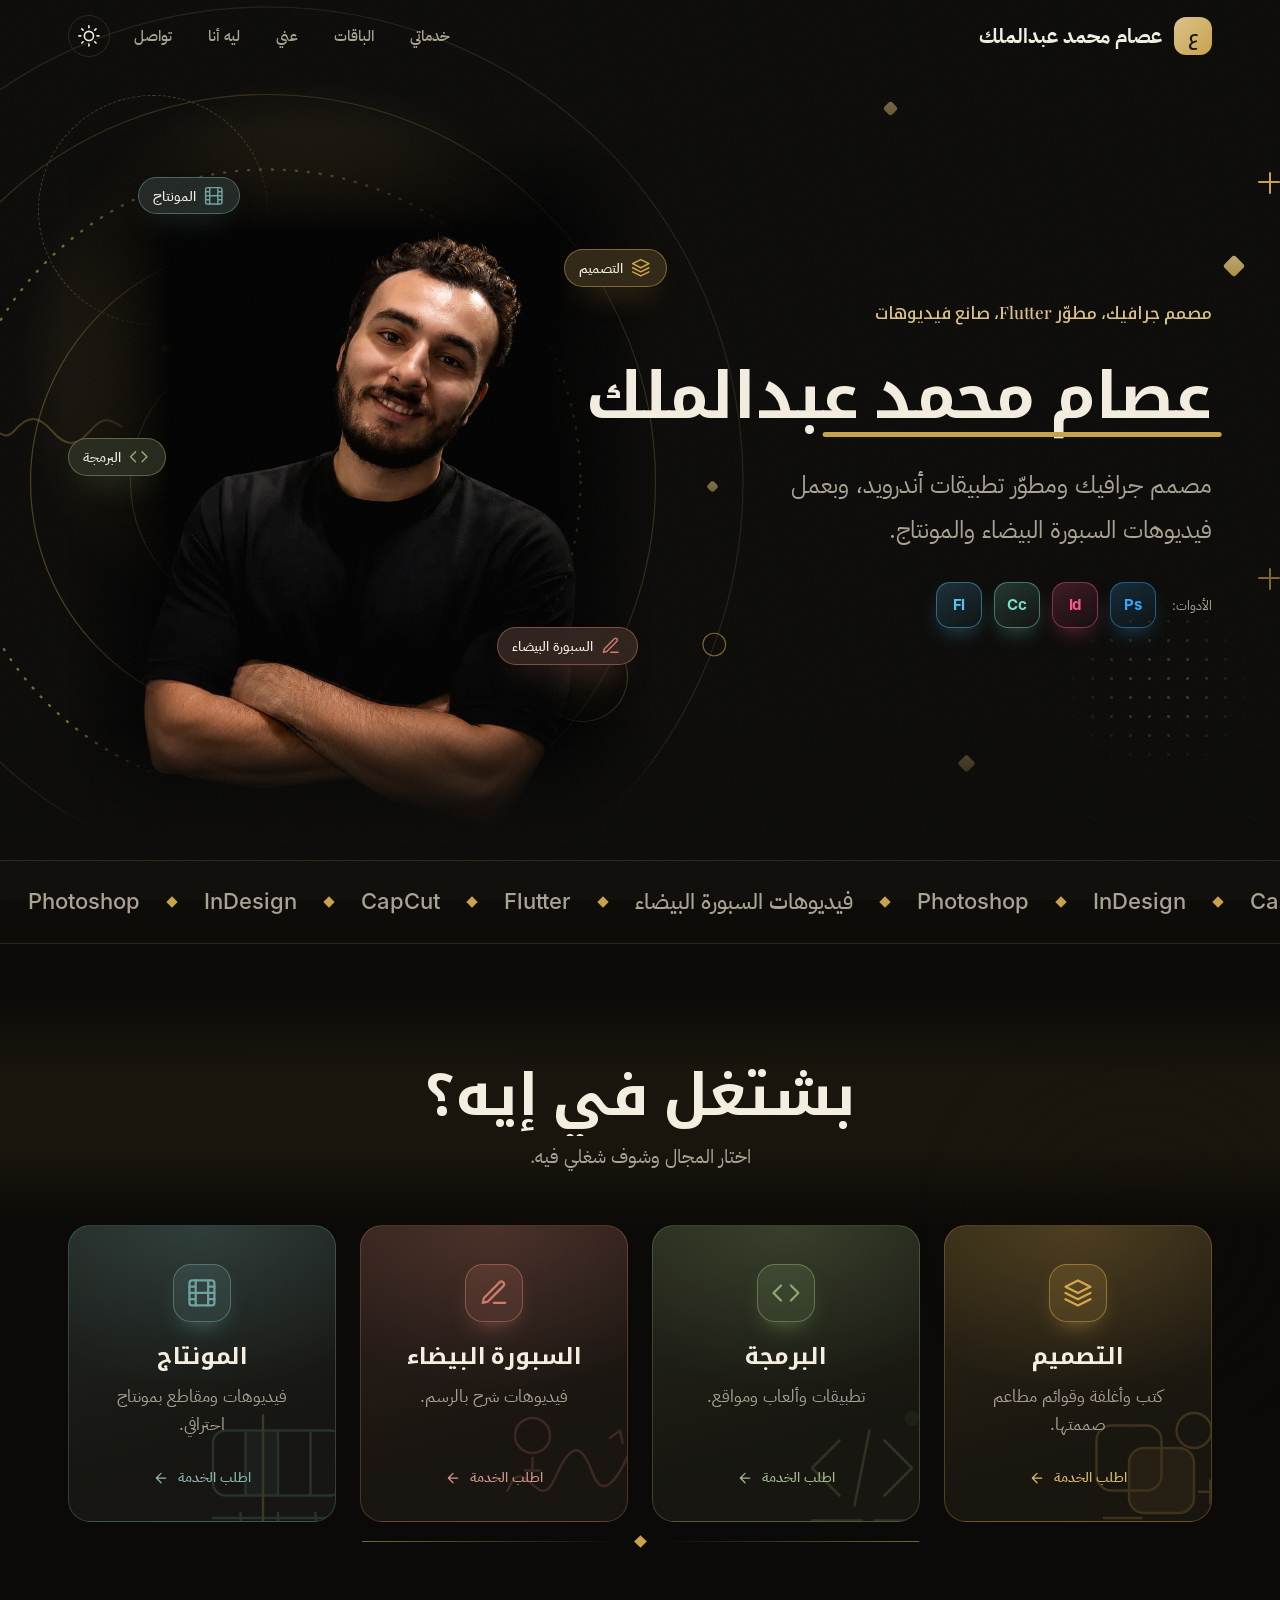
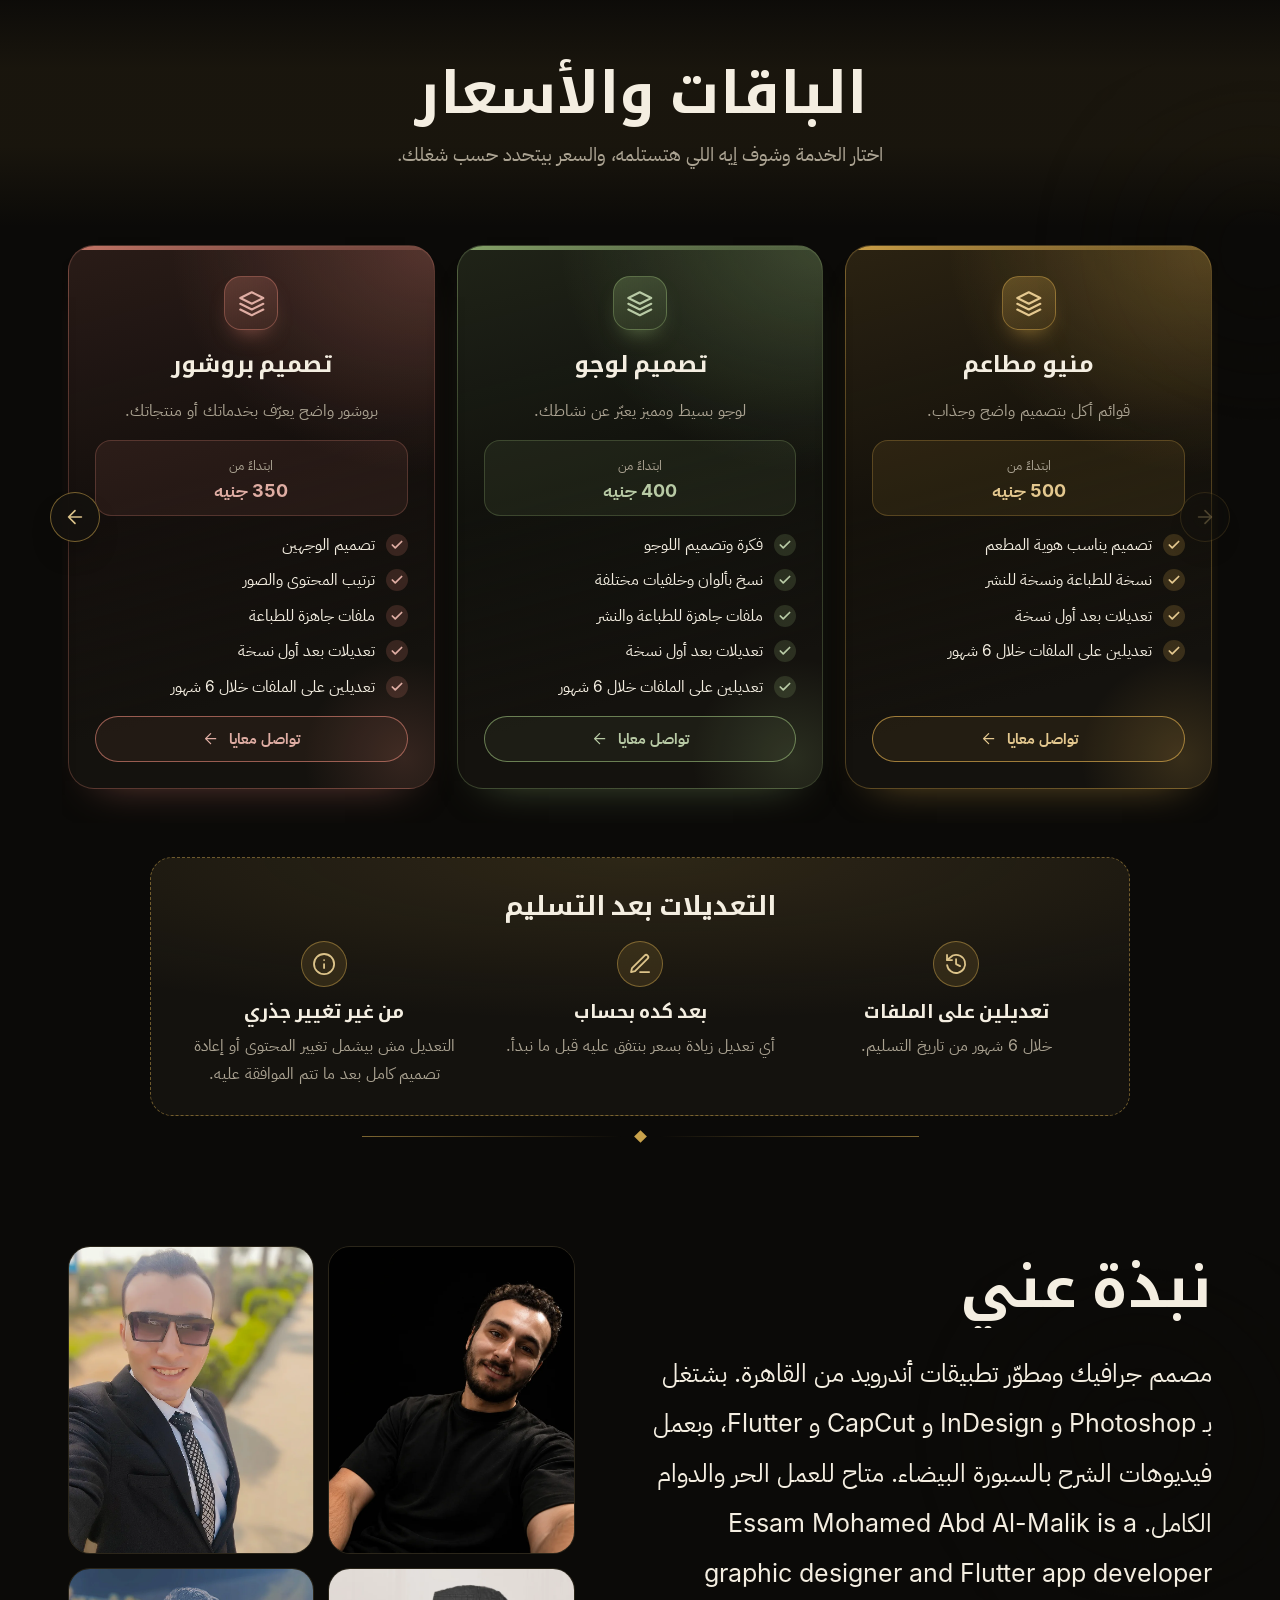
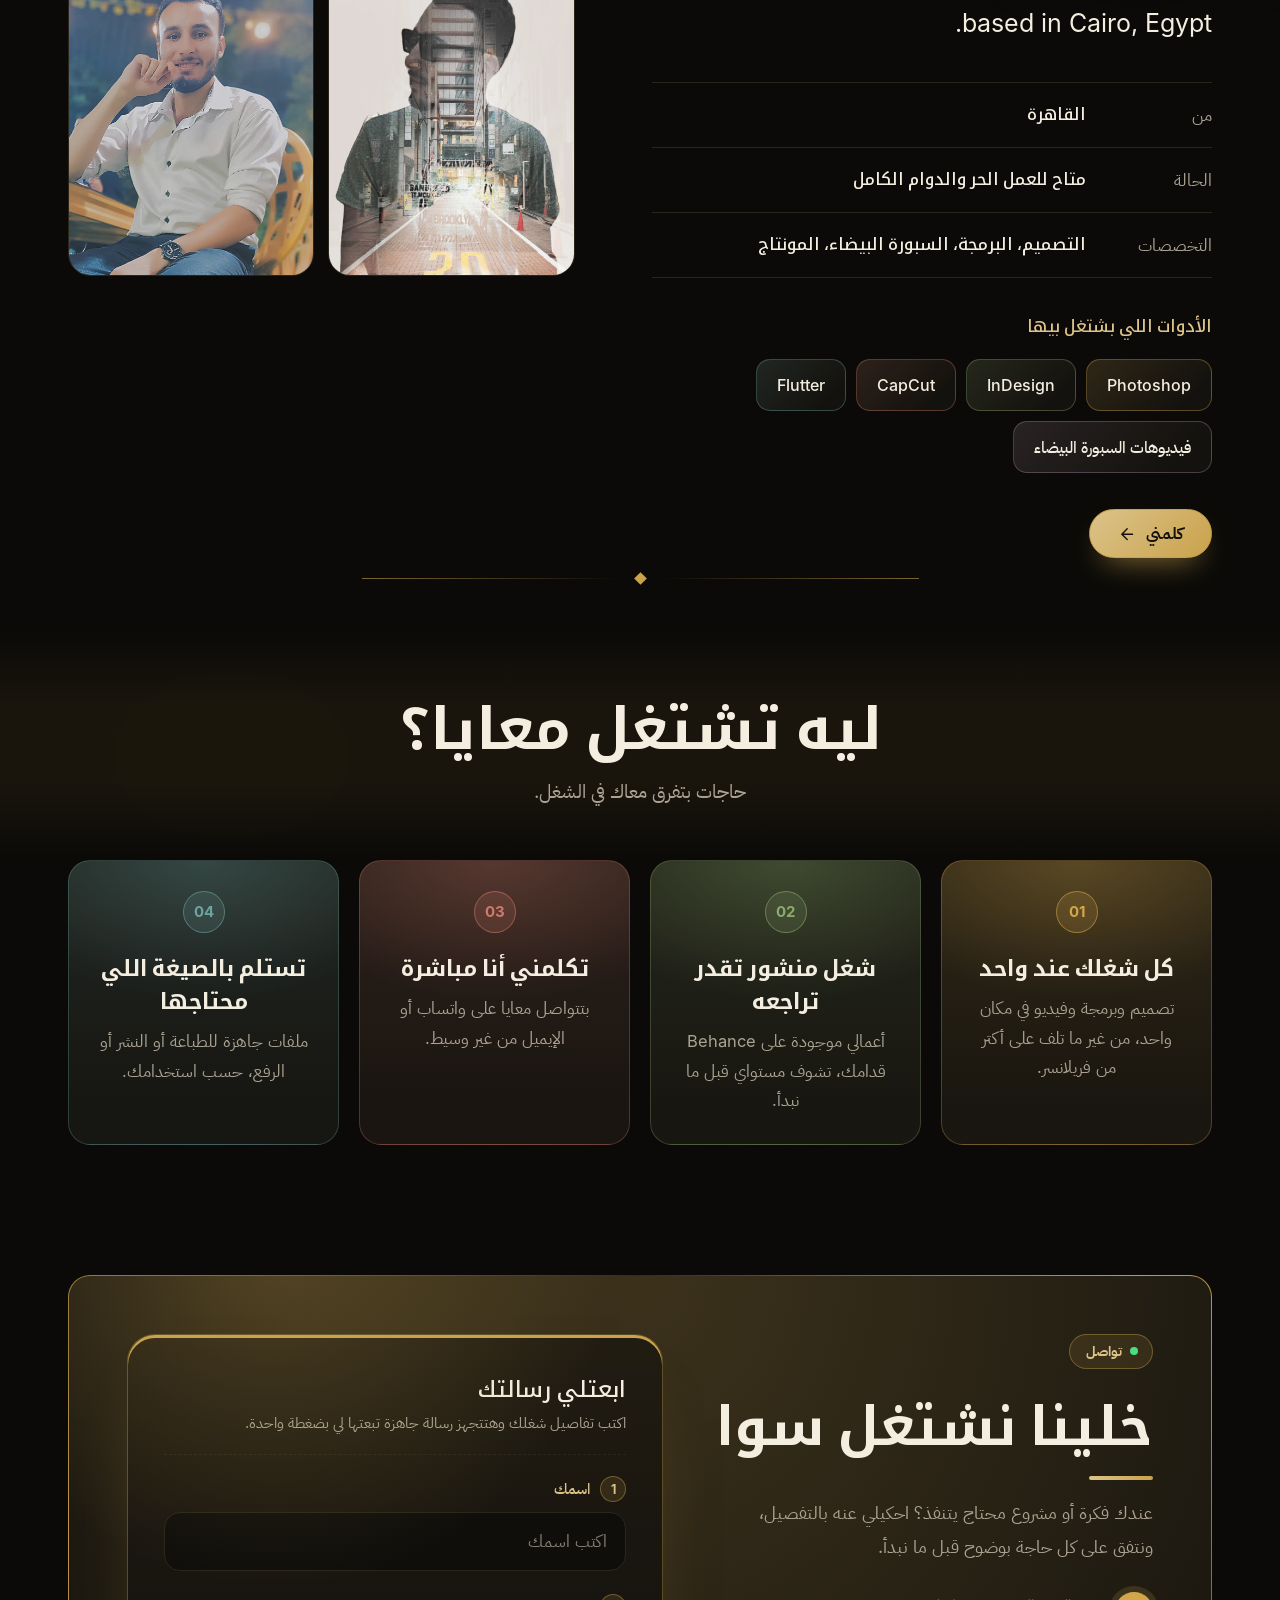
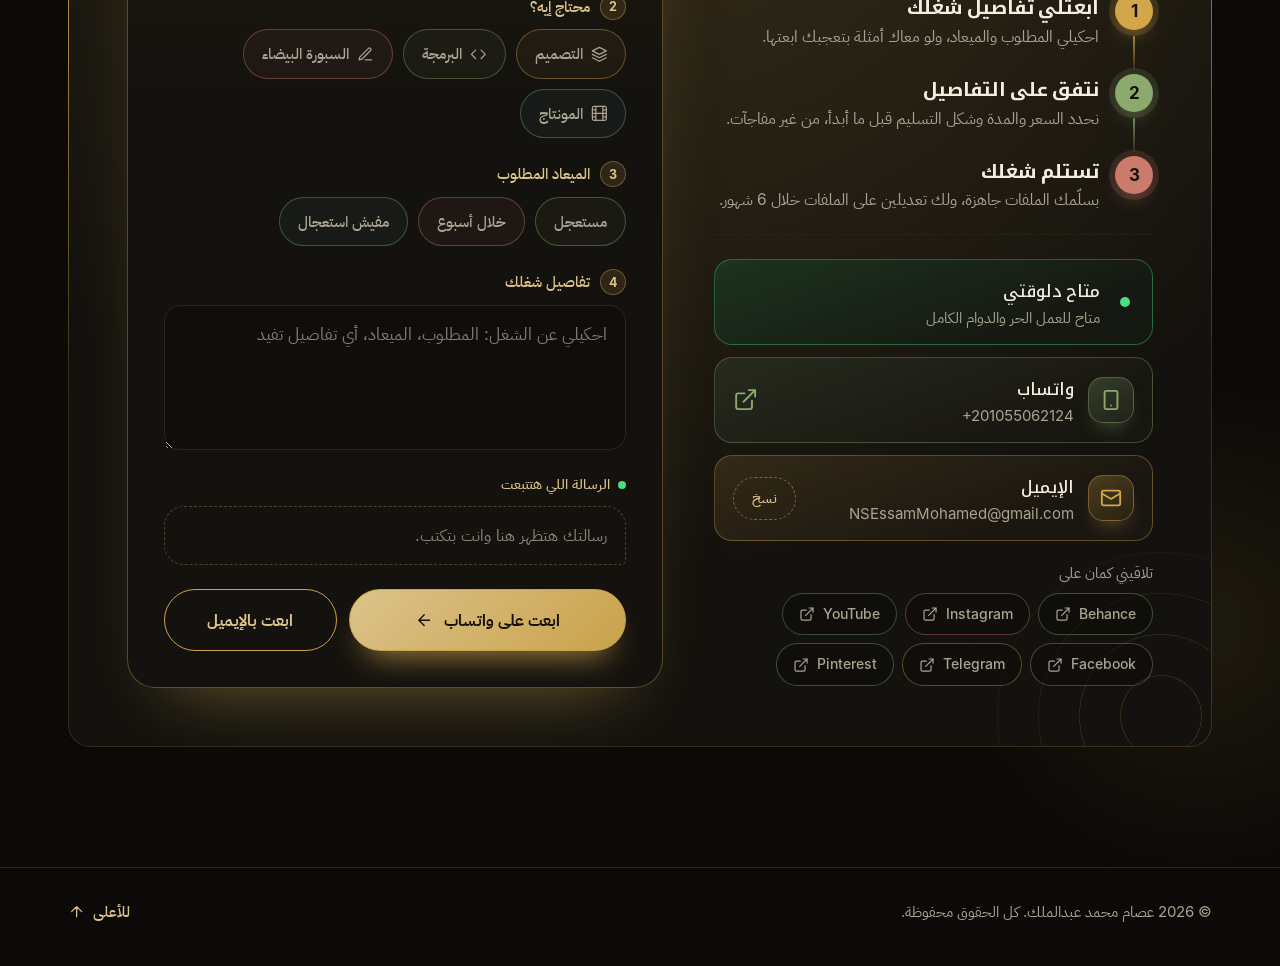
==== commit 45e2017d: "Add files via upload" ====
--- a/index.html
+++ b/index.html
@@ -39,6 +39,7 @@
 <link rel="preload" href="fonts/plexarabic_medium.woff" as="font" type="font/woff" crossorigin>
 <link rel="preload" href="images/me/portrait.webp" as="image" type="image/webp" fetchpriority="high">
 <link rel="stylesheet" href="assets/site.css?v=20261120c">
+<link rel="stylesheet" href="assets/fx.css?v=1">
 <script>document.documentElement.classList.add('js');try{var d=document.documentElement,x=document.querySelector('meta[name=sx-mode]'),m=localStorage.getItem('sx.mode');if(m!=='light'&&m!=='dark')m=x?x.content:'dark';if(m==='auto')m=matchMedia('(prefers-color-scheme: light)').matches?'light':'dark';if(m==='light'||m==='dark'){d.dataset.mode=m;var t=document.querySelector('meta[name=theme-color]');if(t&&m==='light')t.content='#FAF7F0'}}catch(e){}</script>
 </head>
 <body>
@@ -58,5 +59,6 @@
 <script src="data/slugs.js"></script>
 <script src="assets/icons.js?v=20261113m"></script>
 <script src="assets/site.js?v=20261120c"></script>
+<script src="assets/fx.js?v=1" defer></script>
 </body>
 </html>
--- a/assets/fx.css
+++ b/assets/fx.css
@@ -0,0 +1,87 @@
+/* طبقة التأثيرات البصرية (إضافة فوق التصميم الحالي).
+   لو عايز تلغيها: شيل سطر fx.css وسطر fx.js من index.html وبس. */
+
+/* ---------- أشكال الهيرو ---------- */
+.fx-shapes{position:absolute;inset:0;z-index:0;pointer-events:none;overflow:hidden}
+.fx-shapes>*{position:absolute;translate:calc(var(--nx,0) * var(--k,20) * 1px) calc(var(--ny,0) * var(--k,20) * 1px);transition:translate .6s var(--ease)}
+.fx-shapes .o{border-radius:50%;border:1px solid rgba(var(--accent-rgb),.32)}
+.fx-shapes .o1{width:230px;height:230px;top:11%;left:3%;--k:-26;border-style:dashed;animation:fxspin 70s linear infinite}
+.fx-shapes .o2{width:90px;height:90px;bottom:16%;left:42%;--k:34;background:radial-gradient(circle at 30% 30%,rgba(var(--accent-rgb),.28),transparent 70%)}
+.fx-shapes .pl{width:22px;height:22px;top:20%;left:48%;--k:30;animation:fxbob 7s ease-in-out infinite}
+.fx-shapes .pl::before,.fx-shapes .pl::after{content:"";position:absolute;background:var(--accent);border-radius:2px}
+.fx-shapes .pl::before{inset:9px 0;height:2px}.fx-shapes .pl::after{inset:0 9px;width:2px}
+.fx-shapes .pl2{top:66%;left:6%;--k:-18;opacity:.6;animation-delay:-3s}
+.fx-shapes svg{display:block;width:100%;height:100%;overflow:visible}
+.fx-shapes .tri{width:54px;height:54px;top:72%;left:30%;--k:22;color:rgba(var(--accent-rgb),.5);animation:fxspin 40s linear infinite reverse}
+.fx-shapes .dots{width:190px;height:190px;bottom:9%;right:2%;--k:-12;opacity:.5;background-image:radial-gradient(rgba(var(--accent-rgb),.55) 1.3px,transparent 1.6px);background-size:19px 19px;-webkit-mask-image:radial-gradient(closest-side,#000 30%,transparent);mask-image:radial-gradient(closest-side,#000 30%,transparent)}
+.fx-shapes .sq{width:16px;height:16px;top:30%;right:3%;--k:-22;background:linear-gradient(135deg,var(--accent2),var(--accent));transform:rotate(45deg);border-radius:3px;opacity:.85;animation:fxbob 9s ease-in-out infinite}
+.fx-shapes .sq2{width:9px;height:9px;top:56%;right:44%;--k:16;opacity:.55;animation-delay:-4s}
+.fx-shapes .sq3{width:11px;height:11px;top:12%;right:30%;--k:-30;opacity:.5;animation-delay:-6s}
+.fx-shapes .sq4{width:13px;height:13px;top:88%;right:24%;--k:14;opacity:.4;animation-delay:-2s}
+.fx-shapes .sqg{width:150px;height:30px;top:48%;left:-26px;--k:-14;opacity:.55;color:rgba(var(--accent-rgb),.55)}
+.fx-shapes .sqg path{stroke-dasharray:1;stroke-dashoffset:1;animation:fxdraw 2.4s .6s var(--ease) forwards}
+@keyframes fxspin{to{rotate:360deg}}
+@keyframes fxbob{50%{transform:translateY(-14px) rotate(4deg)}}
+@keyframes fxdraw{to{stroke-dashoffset:0}}
+
+/* ---------- كروت الأدوات في الهيرو ---------- */
+.fx-tools{display:flex;gap:12px;margin-top:30px;flex-wrap:wrap;align-items:center}
+.fx-tools>small{font-family:var(--f-ui);font-size:13px;color:var(--muted);margin-inline-end:4px}
+.fx-t{width:46px;height:46px;border-radius:14px;display:grid;place-items:center;font-family:var(--f-latin);font-weight:700;font-size:15px;letter-spacing:-.02em;color:rgb(var(--tc));
+  border:1px solid rgba(var(--tc),.45);background:linear-gradient(150deg,rgba(var(--tc),.2),rgba(var(--tc),.04));box-shadow:0 10px 24px -12px rgba(var(--tc),.7);
+  opacity:0;animation:fxpop .6s calc(.7s + var(--i) * .09s) var(--ease) forwards,fxbob 6s calc(1.4s + var(--i) * .5s) ease-in-out infinite;transition:transform .3s var(--ease),box-shadow .3s}
+.fx-t:hover{transform:translateY(-6px) scale(1.08);box-shadow:0 16px 30px -10px rgba(var(--tc),.9)}
+@keyframes fxpop{from{opacity:0;transform:translateY(16px) scale(.7)}to{opacity:1}}
+
+/* ---------- خلفيات الأقسام ---------- */
+main{overflow-x:clip}
+main .s{position:relative;isolation:isolate}
+main .s::before{content:"";position:absolute;z-index:-1;width:520px;height:520px;border-radius:50%;pointer-events:none;
+  background:radial-gradient(closest-side,rgba(var(--accent-rgb),.11),transparent);filter:blur(10px);animation:fxdrift 22s ease-in-out infinite alternate}
+main .s:nth-of-type(odd)::before{top:-80px;left:-160px}
+main .s:nth-of-type(even)::before{bottom:-120px;right:-180px;animation-delay:-9s}
+@keyframes fxdrift{to{transform:translate(70px,50px) scale(1.18)}}
+.fx-div{display:flex;align-items:center;justify-content:center;gap:14px;height:0;position:relative;z-index:2;pointer-events:none}
+.fx-div::before,.fx-div::after{content:"";height:1px;width:0;background:linear-gradient(90deg,transparent,rgba(var(--accent-rgb),.6));transition:width 1.2s var(--ease)}
+.fx-div::after{transform:scaleX(-1)}
+.fx-div i{width:9px;height:9px;rotate:45deg;background:var(--accent);opacity:0;scale:.3;transition:opacity .6s .4s,scale .6s .4s var(--ease)}
+.fx-div.in::before,.fx-div.in::after{width:min(26vw,260px)}
+.fx-div.in i{opacity:1;scale:1}
+
+/* ---------- رسومات كروت الخدمات ---------- */
+.svc button .fx-art{position:absolute;inset-inline-start:-18px;bottom:-22px;width:150px;height:150px;color:rgb(var(--c));opacity:.2;pointer-events:none;transition:opacity .4s,transform .6s var(--ease)}
+.svc button:hover .fx-art{opacity:.55;transform:scale(1.08) rotate(-4deg)}
+.fx-art svg{width:100%;height:100%;overflow:visible;fill:none;stroke:currentColor;stroke-width:2;stroke-linecap:round;stroke-linejoin:round}
+.fx-art path,.fx-art rect,.fx-art circle,.fx-art line{stroke-dasharray:1;stroke-dashoffset:1}
+.svc-w.in .fx-art path,.svc-w.in .fx-art rect,.svc-w.in .fx-art circle,.svc-w.in .fx-art line{animation:fxdraw 1.8s calc(.2s + var(--j,0) * .18s) var(--ease) forwards}
+.fx-art .fill{fill:currentColor;stroke:none;stroke-dasharray:none;stroke-dashoffset:0;opacity:.35}
+.svc button:hover .fx-art .play{animation:fxplay 1.6s linear infinite}
+@keyframes fxplay{from{transform:translateX(-30px)}to{transform:translateX(30px)}}
+
+/* ---------- عناوين الأقسام: ظهور كلمة كلمة ---------- */
+.js .fx-w{display:inline-block;overflow:hidden;vertical-align:bottom;padding-bottom:.12em;margin-bottom:-.12em}
+.js .fx-w>span{display:inline-block;transform:translateY(110%);transition:transform .8s calc(var(--k) * .09s + .1s) var(--ease)}
+.js .rv.in .fx-w>span,.js .fx-in .fx-w>span{transform:none}
+
+/* ---------- ضوء متتبّع للماوس ---------- */
+.fx-spot{position:absolute;inset:0;border-radius:inherit;pointer-events:none;opacity:0;transition:opacity .3s;
+  background:radial-gradient(260px circle at var(--sx,50%) var(--sy,50%),rgba(var(--accent-rgb),.16),transparent 65%)}
+.pk:hover>.fx-spot,.wy:hover>.fx-spot,.cc:hover>.fx-spot,.tq:hover>.fx-spot{opacity:1}
+.wy,.cc,.tq{position:relative}
+
+/* ---------- موبايل وتقليل الحركة ---------- */
+@media(max-width:860px){
+  .fx-shapes .o1{width:140px;height:140px;top:4%;left:-40px}
+  .fx-shapes .pl,.fx-shapes .sq,.fx-shapes .dots,.fx-shapes .sqg,.fx-shapes .tri,.fx-shapes .sq3,.fx-shapes .sq4{display:none}
+  .fx-tools{margin-top:22px;gap:9px}.fx-t{width:40px;height:40px;font-size:13px;border-radius:12px}
+  .svc button .fx-art{width:110px;height:110px}
+  main .s::before{width:340px;height:340px}
+}
+@media(prefers-reduced-motion:reduce){
+  .fx-shapes>*,.fx-t,main .s::before{animation:none!important;transition:none!important}
+  .fx-t{opacity:1}
+  .fx-art path,.fx-art rect,.fx-art circle,.fx-art line{stroke-dashoffset:0!important;animation:none!important}
+  .sqg path{stroke-dashoffset:0!important;animation:none!important}
+  .js .fx-w>span{transform:none;transition:none}
+  .fx-div::before,.fx-div::after{width:min(26vw,260px);transition:none}.fx-div i{opacity:1;scale:1;transition:none}
+}
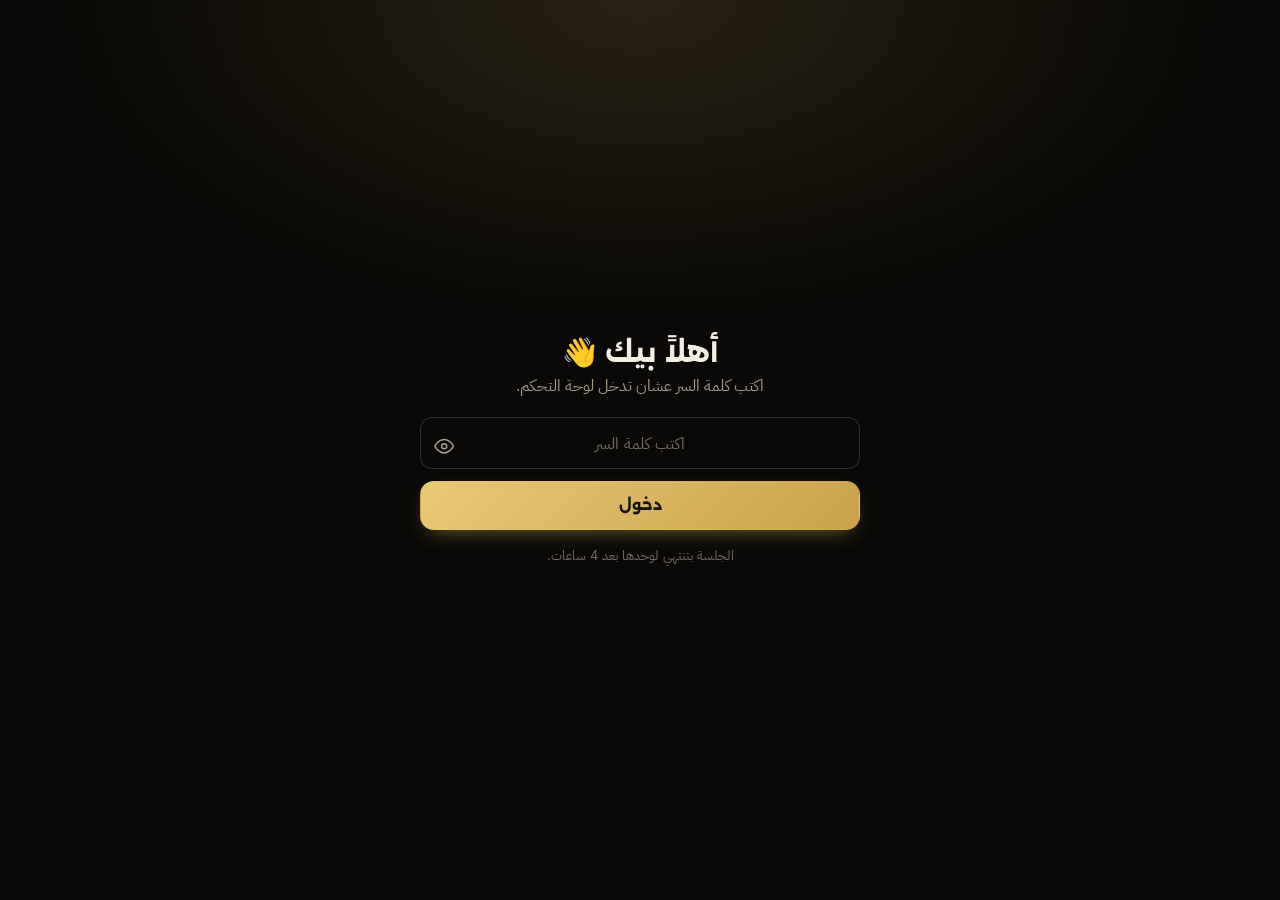
==== commit 30d4dbe1: "Add files via upload" ====
--- a/index.html
+++ b/index.html
@@ -1,64 +1,75 @@
 <!DOCTYPE html>
-<html lang="ar" dir="rtl" data-mode="dark">
+<html lang="ar" dir="rtl">
 <head>
 <meta charset="utf-8">
 <meta name="viewport" content="width=device-width,initial-scale=1,viewport-fit=cover">
-<meta name="theme-color" content="#0B0A08">
-<link rel="manifest" href="manifest.webmanifest">
-<link rel="icon" type="image/png" sizes="48x48" href="images/icons/favicon-48.png">
-<link rel="icon" type="image/png" sizes="192x192" href="images/icons/icon-192.png">
-<link rel="apple-touch-icon" href="images/icons/apple-touch-icon.png">
-<link rel="icon" href="data:image/svg+xml,%3Csvg xmlns='http://www.w3.org/2000/svg' viewBox='0 0 64 64'%3E%3Crect width='64' height='64' rx='16' fill='%230B0A08'/%3E%3Ctext x='32' y='45' font-size='40' text-anchor='middle' fill='%23C9A24B' font-family='sans-serif' font-weight='700'%3E%D8%B9%3C/text%3E%3C/svg%3E">
-<!--SEO-HEAD:START-->
-<title>عصام محمد عبدالملك (Essam Mohamed) | مصمم جرافيك ومطوّر تطبيقات</title>
-<meta name="description" content="مصمم جرافيك ومطوّر تطبيقات أندرويد بـ Flutter، وبعمل فيديوهات السبورة البيضاء والمونتاج. متاح للعمل الحر والدوام الكامل. Essam Mohamed Abd Al-Malik, graphic designer and Flutter developer in Cairo, Egypt.">
-<meta property="og:type" content="website">
-<meta property="og:title" content="عصام محمد عبدالملك (Essam Mohamed) | مصمم جرافيك ومطوّر تطبيقات">
-<meta property="og:description" content="مصمم جرافيك ومطوّر تطبيقات أندرويد بـ Flutter، وبعمل فيديوهات السبورة البيضاء والمونتاج. متاح للعمل الحر والدوام الكامل. Essam Mohamed Abd Al-Malik, graphic designer and Flutter developer in Cairo, Egypt.">
-<meta name="sx-mode" content="dark">
-<meta name="robots" content="index,follow,max-image-preview:large">
-<meta name="author" content="عصام محمد عبدالملك">
-<meta property="og:locale" content="ar_AR">
-<meta property="og:site_name" content="عصام محمد عبدالملك">
-<link rel="canonical" href="https://nsessammohamed-spec.github.io/EssamMohamed/">
-<meta property="og:url" content="https://nsessammohamed-spec.github.io/EssamMohamed/">
-<meta property="og:image" content="https://nsessammohamed-spec.github.io/EssamMohamed/images/og.jpg">
-<meta property="og:image:alt" content="عصام محمد عبدالملك">
-<meta property="og:image:width" content="1200">
-<meta property="og:image:height" content="630">
-<meta name="twitter:card" content="summary_large_image">
-<meta name="twitter:title" content="عصام محمد عبدالملك (Essam Mohamed) | مصمم جرافيك ومطوّر تطبيقات">
-<meta name="twitter:description" content="مصمم جرافيك ومطوّر تطبيقات أندرويد بـ Flutter، وبعمل فيديوهات السبورة البيضاء والمونتاج. متاح للعمل الحر والدوام الكامل. Essam Mohamed Abd Al-Malik, graphic designer and Flutter developer in Cairo, Egypt.">
-<meta name="twitter:image" content="https://nsessammohamed-spec.github.io/EssamMohamed/images/og.jpg">
-<script type="application/ld+json">{"@context":"https://schema.org","@type":"Person","@id":"https://nsessammohamed-spec.github.io/EssamMohamed/#person","name":"عصام محمد عبدالملك","alternateName":["Essam Mohamed Abd Al-Malik","Essam Mohamed","Esam Mohamed","NSEssamMohamed"],"description":"مصمم جرافيك ومطوّر تطبيقات أندرويد بـ Flutter، وبعمل فيديوهات السبورة البيضاء والمونتاج. متاح للعمل الحر والدوام الكامل. Essam Mohamed Abd Al-Malik, graphic designer and Flutter developer in Cairo, Egypt.","jobTitle":"مصمم جرافيك ومطوّر تطبيقات","url":"https://nsessammohamed-spec.github.io/EssamMohamed/","image":"https://nsessammohamed-spec.github.io/EssamMohamed/images/me/portrait.webp","email":"NSEssamMohamed@gmail.com","address":{"@type":"PostalAddress","addressLocality":"القاهرة","addressCountry":"EG"},"knowsAbout":["Photoshop","InDesign","CapCut","Flutter","فيديوهات السبورة البيضاء"],"sameAs":["https://www.behance.net/NSEssamMohamed","https://instagram.com/nsessammohamed","https://youtube.com/@NSEssamMohamed","https://facebook.com/NSEsamMohamed","https://t.me/NSEssamMohamed","https://pinterest.com/NSEssamMohamed"]}</script>
-<script type="application/ld+json">{"@context":"https://schema.org","@type":"ProfessionalService","@id":"https://nsessammohamed-spec.github.io/EssamMohamed/#service","url":"https://nsessammohamed-spec.github.io/EssamMohamed/","name":"عصام محمد عبدالملك","alternateName":["Essam Mohamed Abd Al-Malik","Essam Mohamed","Esam Mohamed","NSEssamMohamed"],"description":"مصمم جرافيك ومطوّر تطبيقات أندرويد بـ Flutter، وبعمل فيديوهات السبورة البيضاء والمونتاج. متاح للعمل الحر والدوام الكامل. Essam Mohamed Abd Al-Malik, graphic designer and Flutter developer in Cairo, Egypt.","image":"https://nsessammohamed-spec.github.io/EssamMohamed/images/me/portrait.webp","telephone":"+201055062124","email":"NSEssamMohamed@gmail.com","address":{"@type":"PostalAddress","addressLocality":"القاهرة","addressCountry":"EG"},"founder":{"@id":"https://nsessammohamed-spec.github.io/EssamMohamed/#person"},"sameAs":["https://www.behance.net/NSEssamMohamed","https://instagram.com/nsessammohamed","https://youtube.com/@NSEssamMohamed","https://facebook.com/NSEsamMohamed","https://t.me/NSEssamMohamed","https://pinterest.com/NSEssamMohamed"],"hasOfferCatalog":{"@type":"OfferCatalog","name":"الباقات والخدمات","itemListElement":[{"@type":"Offer","priceSpecification":{"@type":"PriceSpecification","minPrice":500,"priceCurrency":"EGP"},"itemOffered":{"@type":"Service","name":"منيو مطاعم","description":"قوائم أكل بتصميم واضح وجذاب.","serviceType":"التصميم"}},{"@type":"Offer","priceSpecification":{"@type":"PriceSpecification","minPrice":400,"priceCurrency":"EGP"},"itemOffered":{"@type":"Service","name":"تصميم لوجو","description":"لوجو بسيط ومميز يعبّر عن نشاطك.","serviceType":"التصميم"}},{"@type":"Offer","priceSpecification":{"@type":"PriceSpecification","minPrice":350,"priceCurrency":"EGP"},"itemOffered":{"@type":"Service","name":"تصميم بروشور","description":"بروشور واضح يعرّف بخدماتك أو منتجاتك.","serviceType":"التصميم"}},{"@type":"Offer","priceSpecification":{"@type":"PriceSpecification","minPrice":250,"priceCurrency":"EGP"},"itemOffered":{"@type":"Service","name":"كروت شخصية","description":"كارت شخصي أنيق يسيب انطباع كويس.","serviceType":"التصميم"}},{"@type":"Offer","priceSpecification":{"@type":"PriceSpecification","minPrice":300,"priceCurrency":"EGP"},"itemOffered":{"@type":"Service","name":"بوستات سوشيال ميديا","description":"بوستات متناسقة لصفحاتك على السوشيال.","serviceType":"التصميم"}},{"@type":"Offer","priceSpecification":{"@type":"PriceSpecification","minPrice":1000,"priceCurrency":"EGP"},"itemOffered":{"@type":"Service","name":"تصميم كتب","description":"تصميم داخلي للكتب بتنسيق مريح للقراءة.","serviceType":"التصميم"}},{"@type":"Offer","priceSpecification":{"@type":"PriceSpecification","minPrice":600,"priceCurrency":"EGP"},"itemOffered":{"@type":"Service","name":"تصميم أغلفة كتب","description":"غلاف يعبّر عن الكتاب ويشدّ القارئ.","serviceType":"التصميم"}},{"@type":"Offer","priceSpecification":{"@type":"PriceSpecification","minPrice":5000,"priceCurrency":"EGP"},"itemOffered":{"@type":"Service","name":"تطبيق أندرويد (Flutter)","description":"تطبيق بسيط لحد متوسط التعقيد حسب فكرتك.","serviceType":"البرمجة"}},{"@type":"Offer","priceSpecification":{"@type":"PriceSpecification","minPrice":1500,"priceCurrency":"EGP"},"itemOffered":{"@type":"Service","name":"فيديو سبورة بيضاء","description":"فيديو شرح بالرسم لفكرتك أو منتجك.","serviceType":"السبورة البيضاء"}},{"@type":"Offer","priceSpecification":{"@type":"PriceSpecification","minPrice":400,"priceCurrency":"EGP"},"itemOffered":{"@type":"Service","name":"مونتاج فيديوهات","description":"مونتاج احترافي لفيديوهاتك ومقاطعك.","serviceType":"المونتاج"}}]}}</script>
-<script type="application/ld+json">{"@context":"https://schema.org","@type":"WebSite","name":"عصام محمد عبدالملك","alternateName":["Essam Mohamed Abd Al-Malik","Essam Mohamed","Esam Mohamed","NSEssamMohamed"],"url":"https://nsessammohamed-spec.github.io/EssamMohamed/","inLanguage":"ar"}</script>
-<!--SEO-HEAD:END-->
-<link rel="preload" href="fonts/kufi_bold.woff" as="font" type="font/woff" crossorigin>
-<link rel="preload" href="fonts/plexarabic_regular.woff" as="font" type="font/woff" crossorigin>
-<link rel="preload" href="fonts/plexarabic_medium.woff" as="font" type="font/woff" crossorigin>
-<link rel="preload" href="images/me/portrait.webp" as="image" type="image/webp" fetchpriority="high">
-<link rel="stylesheet" href="assets/site.css?v=20261120c">
-<link rel="stylesheet" href="assets/fx.css?v=1">
-<script>document.documentElement.classList.add('js');try{var d=document.documentElement,x=document.querySelector('meta[name=sx-mode]'),m=localStorage.getItem('sx.mode');if(m!=='light'&&m!=='dark')m=x?x.content:'dark';if(m==='auto')m=matchMedia('(prefers-color-scheme: light)').matches?'light':'dark';if(m==='light'||m==='dark'){d.dataset.mode=m;var t=document.querySelector('meta[name=theme-color]');if(t&&m==='light')t.content='#FAF7F0'}}catch(e){}</script>
+<meta name="robots" content="noindex,nofollow">
+<meta name="theme-color" content="#0A0907" id="tc">
+<title>لوحة التحكم</title>
+<meta http-equiv="Content-Security-Policy" content="default-src 'none'; script-src 'self'; style-src 'self' 'unsafe-inline'; img-src 'self' data: blob: https:; font-src 'self'; connect-src 'self' https://*.workers.dev; frame-src 'self'; base-uri 'none'; form-action 'self'; object-src 'none'">
+<meta name="referrer" content="no-referrer">
+<link rel="stylesheet" href="admin.css?v=20261120a">
 </head>
 <body>
-<a class="skip" href="#main">تخطي للمحتوى</a>
-<div id="app"><!--SEO-BODY:START-->
-<main class="seo-static" style="max-width:760px;margin:0 auto;padding:48px 20px;line-height:1.9">
-<header><p>مصمم جرافيك · مطوّر Flutter · صانع فيديوهات</p><h1>عصام محمد عبدالملك</h1><p lang="en" dir="ltr">Essam Mohamed Abd Al-Malik — Graphic Designer &amp; Flutter App Developer</p><p>مصمم جرافيك ومطوّر تطبيقات أندرويد، وبعمل فيديوهات السبورة البيضاء والمونتاج.</p></header>
-<section><h2>نبذة عني</h2><p>مصمم جرافيك ومطوّر تطبيقات أندرويد من القاهرة. بشتغل بـ Photoshop وInDesign وCapCut وFlutter، وبعمل فيديوهات الشرح بالسبورة البيضاء. متاح للعمل الحر والدوام الكامل. Essam Mohamed Abd Al-Malik is a graphic designer and Flutter app developer based in Cairo, Egypt.</p></section>
-<section><h2>الأدوات والمهارات</h2><ul><li>Photoshop</li><li>InDesign</li><li>CapCut</li><li>Flutter</li><li>فيديوهات السبورة البيضاء</li></ul></section>
-<section><h2>المجالات</h2><ul><li><strong>التصميم</strong>: كتب وأغلفة وقوائم مطاعم صممتها.</li><li><strong>البرمجة</strong>: تطبيقات وألعاب ومواقع.</li><li><strong>السبورة البيضاء</strong>: فيديوهات شرح بالرسم.</li><li><strong>المونتاج</strong>: فيديوهات ومقاطع بمونتاج احترافي.</li></ul></section>
-<section><h2>الباقات والخدمات</h2><ul><li><strong>منيو مطاعم</strong>: قوائم أكل بتصميم واضح وجذاب.</li><li><strong>تصميم لوجو</strong>: لوجو بسيط ومميز يعبّر عن نشاطك.</li><li><strong>تصميم بروشور</strong>: بروشور واضح يعرّف بخدماتك أو منتجاتك.</li><li><strong>كروت شخصية</strong>: كارت شخصي أنيق يسيب انطباع كويس.</li><li><strong>بوستات سوشيال ميديا</strong>: بوستات متناسقة لصفحاتك على السوشيال.</li><li><strong>تصميم كتب</strong>: تصميم داخلي للكتب بتنسيق مريح للقراءة.</li><li><strong>تصميم أغلفة كتب</strong>: غلاف يعبّر عن الكتاب ويشدّ القارئ.</li><li><strong>تطبيق أندرويد (Flutter)</strong>: تطبيق بسيط لحد متوسط التعقيد حسب فكرتك.</li><li><strong>فيديو سبورة بيضاء</strong>: فيديو شرح بالرسم لفكرتك أو منتجك.</li><li><strong>مونتاج فيديوهات</strong>: مونتاج احترافي لفيديوهاتك ومقاطعك.</li></ul></section>
-<section><h2>ليه تشتغل معايا؟</h2><ul><li><strong>كل شغلك عند واحد</strong>: تصميم وبرمجة وفيديو في مكان واحد، من غير ما تلف على أكتر من فريلانسر.</li><li><strong>شغل منشور تقدر تراجعه</strong>: أعمالي موجودة على Behance قدامك، تشوف مستواي قبل ما نبدأ.</li><li><strong>تكلمني أنا مباشرة</strong>: بتتواصل معايا على واتساب أو الإيميل من غير وسيط.</li><li><strong>تستلم بالصيغة اللي محتاجها</strong>: ملفات جاهزة للطباعة أو النشر أو الرفع، حسب استخدامك.</li></ul></section>
-<section><h2>خلينا نشتغل سوا</h2><p>عندك فكرة أو مشروع محتاج يتنفذ؟ احكيلي عنه بالتفصيل، ونتفق على كل حاجة بوضوح قبل ما نبدأ.</p><ul><li><a href="mailto:NSEssamMohamed@gmail.com">NSEssamMohamed@gmail.com</a></li><li><a href="https://wa.me/201055062124">واتساب</a></li><li><a href="https://www.behance.net/NSEssamMohamed" rel="me noopener">Behance</a></li><li><a href="https://instagram.com/nsessammohamed" rel="me noopener">Instagram</a></li><li><a href="https://youtube.com/@NSEssamMohamed" rel="me noopener">YouTube</a></li><li><a href="https://facebook.com/NSEsamMohamed" rel="me noopener">Facebook</a></li><li><a href="https://t.me/NSEssamMohamed" rel="me noopener">Telegram</a></li><li><a href="https://pinterest.com/NSEssamMohamed" rel="me noopener">Pinterest</a></li></ul></section>
-</main>
-<!--SEO-BODY:END--></div>
-<noscript><p style="padding:40px;text-align:center">الموقع محتاج JavaScript عشان يشتغل.</p></noscript>
-<script src="data/slugs.js"></script>
-<script src="assets/icons.js?v=20261113m"></script>
-<script src="assets/site.js?v=20261120c"></script>
-<script src="assets/fx.js?v=1" defer></script>
+
+<div id="login" class="login">
+  <main class="lmain">
+    <form class="lcard" id="loginForm" autocomplete="off">
+      <div class="lbrand"><span class="logo">ع</span><span>لوحة التحكم</span></div>
+      <h1>أهلاً بيك 👋</h1>
+      <p class="lsub">اكتب كلمة السر عشان تدخل لوحة التحكم.</p>
+      <label>
+        <span class="pw"><input id="pass" type="password" autocomplete="current-password" placeholder="اكتب كلمة السر" aria-label="كلمة السر" required><button type="button" class="ib" id="showTok" aria-label="إظهار كلمة السر"></button></span>
+      </label>
+      <p class="err" id="loginErr" role="alert" hidden></p>
+      <button class="btn primary big" id="loginBtn" type="submit">دخول</button>
+      <p class="lfoot">الجلسة بتنتهي لوحدها بعد 4 ساعات.</p>
+    </form>
+  </main>
+</div>
+
+<div id="app" hidden>
+  <aside class="side" id="side" aria-label="القائمة الرئيسية">
+    <div class="sbrand"><span class="logo">ع</span><div><b>لوحة التحكم</b><small id="repoName"></small></div></div>
+    <nav id="nav"></nav>
+    <div class="sfoot">
+      <button class="btn ghost sm theme-tg" id="themeTg" type="button"></button>
+      <a class="btn ghost sm" id="openSite" target="_blank" rel="noopener"></a>
+      <div class="kb"><kbd>Ctrl</kbd> + <kbd>S</kbd> للنشر السريع</div>
+    </div>
+  </aside>
+  <div id="scrim"></div>
+  <div class="main">
+    <header class="bar">
+      <button class="ib menu" id="btnMenu" type="button" aria-label="القائمة"></button>
+      <div class="ttl"><h1 id="viewTitle"></h1><p id="viewDesc"></p></div>
+      <div class="bar-acts">
+        <button class="btn ghost sm" id="btnSearch" type="button"></button>
+        <span class="status" id="status"></span>
+        <button class="btn ghost sm" id="btnPreview" type="button"></button>
+        <button class="btn ghost sm" id="btnDiscard" type="button"></button>
+        <button class="btn primary" id="btnPublish" type="button"></button>
+      </div>
+    </header>
+    <div class="notice" id="notice" hidden></div>
+    <main id="view" class="view"></main>
+  </div>
+</div>
+
+<dialog id="dlg"></dialog>
+<div id="toasts" aria-live="polite"></div>
+
+<div id="preview" class="preview" hidden>
+  <div class="pbar">
+    <b>معاينة مباشرة</b>
+    <span class="seg"><button type="button" data-dev="m" id="devM"></button><button type="button" data-dev="d" id="devD" class="on"></button></span>
+    <button class="btn ghost sm" id="pClose" type="button"></button>
+  </div>
+  <div class="pstage"><iframe id="pframe" title="معاينة الموقع"></iframe></div>
+</div>
+
+<script src="../assets/icons.js?v=20261117e"></script>
+<script src="config.js"></script>
+<script src="admin.js?v=20261120a"></script>
 </body>
 </html>
--- a/admin.css
+++ b/admin.css
@@ -0,0 +1,503 @@
+/* ============================================================
+   لوحة التحكم — تصميم احترافي (RTL / داكن + ذهبي)
+   ============================================================ */
+@font-face{font-family:"Alexandria";src:url(../fonts/alexandria_medium.woff) format("woff"),url(../fonts/alexandria_medium.ttf) format("truetype");font-weight:500;font-display:swap}
+@font-face{font-family:"Alexandria";src:url(../fonts/alexandria_bold.woff) format("woff"),url(../fonts/alexandria_bold.ttf) format("truetype");font-weight:700;font-display:swap}
+@font-face{font-family:"Plex";src:url(../fonts/plexarabic_regular.woff) format("woff");font-weight:400;font-display:swap}
+@font-face{font-family:"Plex";src:url(../fonts/plexarabic_medium.woff) format("woff");font-weight:500;font-display:swap}
+@font-face{font-family:"Plex";src:url(../fonts/plexarabic_bold.woff) format("woff");font-weight:700;font-display:swap}
+@font-face{font-family:"Inter";src:url(../fonts/inter_regular.woff) format("woff");font-weight:400;font-display:swap}
+@font-face{font-family:"Inter";src:url(../fonts/inter_medium.woff) format("woff");font-weight:500;font-display:swap}
+@font-face{font-family:"Inter";src:url(../fonts/inter_bold.woff) format("woff");font-weight:700;font-display:swap}
+
+:root{
+  --bg:#0A0907;--bg2:#0F0D0A;--s1:#14120E;--s2:#1B1812;--s3:#242017;--s4:#2E291D;
+  --ink:#F4EEE1;--ink2:#D3CBB8;--muted:#A39B88;--dim:#756E5E;
+  --line:rgba(244,238,225,.09);--line2:rgba(244,238,225,.16);
+  --acc:#C9A24B;--acc2:#E8C976;--acc-soft:rgba(201,162,75,.12);--acc-ring:rgba(201,162,75,.28);
+  --ok:#4ADE80;--bad:#F87171;--warn:#FBBF24;
+  --r:18px;--r-sm:12px;
+  --pad:32px;--side:280px;
+  --sh:0 1px 0 rgba(255,255,255,.03) inset,0 18px 40px -24px rgba(0,0,0,.8);
+  --s1b:#110F0B;--row-h:#16130F;--side-end:#100E0A;--prev-bg:#050403;--bar-bg:rgba(10,9,7,.8);--bar-bg2:rgba(10,9,7,.96);--dock-bg:rgba(20,18,14,.97);--knob:#9d9482;--on-acc:#17130A;
+  color-scheme:dark
+}
+/* ---------- الوضع النهاري ---------- */
+:root[data-theme=light]{
+  --bg:#F5F2EA;--bg2:#FBF9F4;--s1:#FFFFFF;--s2:#F4F0E6;--s3:#EBE5D6;--s4:#DDD5C2;
+  --ink:#1C1810;--ink2:#3E382B;--muted:#6B6454;--dim:#8F8774;
+  --line:rgba(28,24,16,.1);--line2:rgba(28,24,16,.18);
+  --acc:#C9A24B;--acc2:#8A6616;--acc-soft:rgba(201,162,75,.16);--acc-ring:rgba(160,120,30,.4);
+  --ok:#16A34A;--bad:#DC2626;
+  --sh:0 1px 2px rgba(60,45,10,.06),0 12px 28px -18px rgba(60,45,10,.25);
+  --s1b:#FFFFFF;--row-h:#FDFBF6;--side-end:#FBF8F1;--prev-bg:#E9E4D8;--bar-bg:rgba(245,242,234,.85);--bar-bg2:rgba(245,242,234,.97);--dock-bg:rgba(255,255,255,.97);--knob:#fff;
+  color-scheme:light
+}
+:root[data-theme=light] .btn.primary,:root[data-theme=light] .logo,:root[data-theme=light] .qc.pri .ic,:root[data-theme=light] .seg button.on{background:linear-gradient(135deg,#EBCB7A,#C9A24B);color:#17130A}
+:root[data-theme=light] .seg button.on{background:#C9A24B}
+:root[data-theme=light] .sw input:checked::after{background:#fff}
+:root[data-theme=light] .sw input::after{box-shadow:0 1px 3px rgba(0,0,0,.3)}
+:root[data-theme=light] .welcome{background:radial-gradient(70% 120% at 100% 0,rgba(201,162,75,.28),transparent 60%),linear-gradient(135deg,#FFF8E6,#FBF3DC);border-color:rgba(160,120,30,.35)}
+:root[data-theme=light] select{background-image:url("data:image/svg+xml,%3Csvg xmlns='http://www.w3.org/2000/svg' width='14' height='14' viewBox='0 0 24 24' fill='none' stroke='%236B6454' stroke-width='2.4' stroke-linecap='round' stroke-linejoin='round'%3E%3Cpath d='M6 9l6 6 6-6'/%3E%3C/svg%3E")}
+:root[data-theme=light] .err{color:#B91C1C;background:rgba(220,38,38,.07)}
+:root[data-theme=light] dialog{box-shadow:0 40px 90px -20px rgba(60,45,10,.45)}
+:root[data-theme=light] dialog::backdrop{background:rgba(40,30,10,.45)}
+:root[data-theme=light] .side{box-shadow:none}
+:root[data-theme=light] .toast{box-shadow:0 20px 40px -12px rgba(60,45,10,.35)}
+:root[data-theme=light] .th:empty,:root[data-theme=light] ::-webkit-scrollbar-thumb{border-color:var(--bg)}
+.theme-tg{width:100%}
+*{box-sizing:border-box}
+html{scroll-behavior:smooth}
+html,body{margin:0;min-height:100%}
+body{background:var(--bg);color:var(--ink);font-family:"Inter","Plex",system-ui,sans-serif;font-size:15.5px;line-height:1.75;-webkit-font-smoothing:antialiased;text-rendering:optimizeLegibility}
+h1,h2,h3,h4{font-family:"Alexandria","Plex",sans-serif;margin:0;line-height:1.35;font-weight:700}
+p{margin:0}
+a{color:var(--acc2)}
+[hidden]{display:none!important}
+::selection{background:rgba(201,162,75,.35)}
+:focus-visible{outline:2px solid var(--acc2);outline-offset:2px}
+*{scrollbar-width:thin;scrollbar-color:var(--s4) transparent}
+::-webkit-scrollbar{width:10px;height:10px}::-webkit-scrollbar-thumb{background:var(--s4);border-radius:10px;border:2px solid var(--bg)}::-webkit-scrollbar-track{background:transparent}
+::placeholder{color:var(--dim);opacity:1}
+.i{width:1.2em;height:1.2em;fill:none;stroke:currentColor;stroke-width:1.8;stroke-linecap:round;stroke-linejoin:round;flex:none;vertical-align:-.2em}
+.logo{width:42px;height:42px;border-radius:13px;display:grid;place-items:center;background:linear-gradient(135deg,var(--acc2),var(--acc));color:#14110A;font-family:"Alexandria";font-weight:700;font-size:22px;flex:none;box-shadow:0 8px 20px -8px rgba(201,162,75,.6)}
+
+/* ---------- أزرار ---------- */
+.btn{display:inline-flex;align-items:center;justify-content:center;gap:8px;font-family:"Alexandria","Plex",sans-serif;font-weight:500;font-size:14px;line-height:1.2;padding:10px 18px;border-radius:12px;border:1px solid var(--line2);background:var(--s2);color:var(--ink);cursor:pointer;text-decoration:none;transition:background .18s,border-color .18s,transform .18s,box-shadow .18s,filter .18s;white-space:nowrap;user-select:none}
+.btn:hover:not(:disabled){border-color:var(--acc);background:var(--s3)}
+.btn:active:not(:disabled){transform:translateY(1px)}
+.btn:disabled{opacity:.4;cursor:not-allowed}
+.btn.primary{background:linear-gradient(135deg,var(--acc2),var(--acc));color:var(--on-acc);border-color:transparent;font-weight:700;box-shadow:0 8px 22px -10px rgba(201,162,75,.7)}
+.btn.primary:hover:not(:disabled){filter:brightness(1.07);transform:translateY(-1px);box-shadow:0 12px 26px -10px rgba(201,162,75,.85)}
+.btn.primary:disabled{box-shadow:none;filter:grayscale(.5)}
+.btn.ghost{background:transparent}
+.btn.danger{color:var(--bad);border-color:rgba(248,113,113,.35);background:transparent}
+.btn.danger:hover:not(:disabled){background:rgba(248,113,113,.1);border-color:var(--bad)}
+.btn.sm{padding:7px 13px;font-size:13px;border-radius:10px}
+.btn.big{width:100%;padding:14px;font-size:15.5px;border-radius:14px}
+.ib{width:36px;height:36px;border-radius:10px;border:1px solid transparent;background:transparent;color:var(--muted);display:inline-grid;place-items:center;cursor:pointer;font-size:17px;transition:.15s;padding:0}
+.ib:hover:not(:disabled){background:var(--s3);color:var(--ink)}
+.ib:disabled{opacity:.22;cursor:default}
+.ib.bad:hover{color:var(--bad);background:rgba(248,113,113,.1)}
+
+/* ---------- حقول ---------- */
+label{display:block;color:var(--ink2);font-size:14px;font-weight:500;margin-bottom:18px}
+input:not([type=checkbox]):not([type=color]):not([type=file]),textarea,select{display:block;width:100%;margin-top:7px;padding:11px 14px;background:var(--bg);color:var(--ink);border:1px solid var(--line2);border-radius:var(--r-sm);font:inherit;font-size:16px;font-weight:400;transition:border-color .18s,box-shadow .18s,background .18s}
+input:not([type=checkbox]):not([type=color]):hover,textarea:hover,select:hover{border-color:rgba(244,238,225,.26)}
+input:focus,textarea:focus,select:focus{outline:0;border-color:var(--acc);box-shadow:0 0 0 4px var(--acc-soft);background:var(--bg2)}
+select{appearance:none;cursor:pointer;padding-inline-end:38px;background-image:url("data:image/svg+xml,%3Csvg xmlns='http://www.w3.org/2000/svg' width='14' height='14' viewBox='0 0 24 24' fill='none' stroke='%23A39B88' stroke-width='2.4' stroke-linecap='round' stroke-linejoin='round'%3E%3Cpath d='M6 9l6 6 6-6'/%3E%3C/svg%3E");background-repeat:no-repeat;background-position:left 14px center}
+textarea{resize:vertical;min-height:92px;line-height:1.7}
+input[type=search]{appearance:none}
+input[dir=ltr],.ltr{direction:ltr;text-align:left}
+small.h{display:block;color:var(--dim);font-size:12.5px;font-weight:400;margin-top:7px;line-height:1.6}
+.g2{display:grid;grid-template-columns:1fr 1fr;gap:0 20px}
+.unit{color:var(--dim);font-weight:400;font-size:12.5px;margin-inline-start:4px}
+
+/* مفاتيح التشغيل */
+.sw{display:flex;align-items:center;gap:14px;cursor:pointer;color:var(--ink);margin-bottom:12px;font-size:14.5px;font-weight:500;padding:12px 14px;border:1px solid var(--line);border-radius:var(--r-sm);background:var(--bg2);transition:border-color .15s,background .15s}
+.sw:hover{border-color:var(--line2);background:var(--s1)}
+.sw input{appearance:none;width:42px;height:24px;border-radius:999px;background:var(--s4);border:0;position:relative;cursor:pointer;transition:background .2s;margin:0;flex:none;padding:0}
+.sw input::after{content:"";position:absolute;top:3px;inset-inline-start:3px;width:18px;height:18px;border-radius:50%;background:var(--knob);transition:inset-inline-start .2s,background .2s;box-shadow:0 1px 3px rgba(0,0,0,.4)}
+.sw input:checked{background:var(--acc)}
+.sw input:checked::after{background:#17130A;inset-inline-start:21px}
+.sw input:focus-visible{outline:2px solid var(--acc2);outline-offset:3px;box-shadow:none}
+.pw{position:relative;display:block}.pw input{padding-inline-end:48px}.pw .ib{position:absolute;inset-inline-end:6px;top:11px}
+
+/* ---------- تسجيل الدخول ---------- */
+.login{min-height:100vh;display:grid;grid-template-columns:minmax(0,1fr);background:radial-gradient(70% 55% at 50% 0,rgba(201,162,75,.16),transparent 65%),var(--bg)}
+.lmain{display:grid;place-items:center;padding:24px 32px}
+.lcard{width:min(440px,100%);text-align:center}
+.lcard label{text-align:center;margin-bottom:0}
+.lcard .pw input{margin-top:0;padding-block:11px}
+.lcard .pw .ib{top:11px}
+.lcard .btn.big{margin-top:12px}
+.lcard input{text-align:center;padding-inline:48px}
+.lcard .err{text-align:center;margin:10px 0 0}
+.lbrand{display:none}
+.lcard h1{font-size:28px;line-height:1.3;margin-bottom:4px}
+.lcard .lsub{color:var(--muted);line-height:1.6;margin-bottom:18px}
+.lcard .lfoot{margin-top:14px;text-align:center;color:var(--dim);font-size:13px}
+.err{background:rgba(248,113,113,.09);border:1px solid rgba(248,113,113,.4);color:#fca5a5;padding:11px 14px;border-radius:var(--r-sm);font-size:14px;margin:0 0 16px}
+.help{margin-top:22px;border-top:1px solid var(--line);padding-top:16px;color:var(--muted);font-size:14.5px}
+.help summary{cursor:pointer;color:var(--acc2);font-family:"Alexandria";font-weight:500}
+.help ol{padding-inline-start:22px;margin:12px 0 0}.help li{margin-bottom:8px}.help b{color:var(--ink);font-weight:500}
+
+/* ---------- الهيكل ---------- */
+#app{display:grid;grid-template-columns:var(--side) minmax(0,1fr);min-height:100vh}
+.side{position:sticky;top:0;height:100vh;background:linear-gradient(180deg,var(--s1),var(--side-end));border-inline-end:1px solid var(--line);padding:22px 16px 18px;display:flex;flex-direction:column;gap:20px;overflow-y:auto}
+.sbrand{display:flex;gap:12px;align-items:center;padding:4px 8px 18px;border-bottom:1px solid var(--line)}
+.sbrand b{font-family:"Alexandria";display:block;line-height:1.25;font-size:16px}
+.sbrand small{color:var(--dim);font-size:12px;direction:ltr;display:block;max-width:170px;overflow:hidden;text-overflow:ellipsis;white-space:nowrap;text-align:right}
+#nav{display:flex;flex-direction:column;gap:2px;flex:1}
+.ng{color:var(--dim);font-size:11.5px;font-weight:700;letter-spacing:.04em;padding:16px 14px 6px}
+.ng:first-child{padding-top:2px}
+#nav button{all:unset;box-sizing:border-box;display:flex;align-items:center;gap:12px;padding:10px 14px;border-radius:12px;color:var(--muted);cursor:pointer;font-family:"Alexandria","Plex",sans-serif;font-weight:500;font-size:14.5px;transition:background .15s,color .15s;position:relative}
+#nav button .i{font-size:19px;opacity:.9}
+#nav button span{flex:1;min-width:0}
+#nav button:hover{background:var(--s2);color:var(--ink)}
+#nav button.on{background:linear-gradient(90deg,transparent,var(--acc-soft));background:var(--acc-soft);color:var(--acc2)}
+#nav button.on::before{content:"";position:absolute;inset-block:9px;inset-inline-start:-16px;width:4px;border-radius:0 4px 4px 0;background:var(--acc)}
+[dir=rtl] #nav button.on::before{border-radius:4px 0 0 4px}
+#nav button:focus-visible{outline:2px solid var(--acc2);outline-offset:-2px}
+#nav .cnt{flex:none;min-width:24px;text-align:center;font-style:normal;font-family:"Inter";font-size:11.5px;font-weight:700;padding:1px 8px;border-radius:999px;background:var(--s3);color:var(--muted);line-height:1.7}
+#nav button.on .cnt{background:rgba(201,162,75,.2);color:var(--acc2)}
+.sfoot{display:grid;gap:10px;padding-top:14px;border-top:1px solid var(--line)}
+.sfoot .btn{width:100%}
+.sfoot .kb{color:var(--dim);font-size:12px;text-align:center}
+.sfoot kbd,.kb kbd{font-family:"Inter";font-size:11px;border:1px solid var(--line2);border-bottom-width:2px;border-radius:6px;padding:0 6px;background:var(--s2);color:var(--muted)}
+.main{min-width:0;display:flex;flex-direction:column}
+
+/* الشريط العلوي */
+.bar{position:sticky;top:0;z-index:20;display:flex;align-items:center;gap:16px;padding:16px var(--pad);background:var(--bar-bg);-webkit-backdrop-filter:blur(16px) saturate(1.2);backdrop-filter:blur(16px) saturate(1.2);border-bottom:1px solid var(--line)}
+.bar .menu{display:none;flex:none;border:1px solid var(--line2)}
+.ttl{margin-inline-end:auto;min-width:0}
+.ttl h1{font-size:21px;white-space:nowrap;overflow:hidden;text-overflow:ellipsis}
+.ttl p{color:var(--muted);font-size:13.5px;margin-top:1px;white-space:nowrap;overflow:hidden;text-overflow:ellipsis}
+.bar-acts{display:flex;gap:10px;align-items:center}
+.status{font-size:13px;font-weight:500;color:var(--muted);display:inline-flex;align-items:center;gap:8px;padding:6px 14px;border-radius:999px;border:1px solid var(--line);background:var(--bg2);white-space:nowrap}
+.status::before{content:"";width:8px;height:8px;border-radius:50%;background:var(--ok);box-shadow:0 0 0 3px rgba(74,222,128,.15)}
+.status.dirty{color:var(--acc2);border-color:var(--acc-ring);background:var(--acc-soft)}
+.status.dirty::before{background:var(--acc2);box-shadow:0 0 0 3px rgba(232,201,118,.2);animation:bl 1.4s infinite}
+@keyframes bl{50%{opacity:.35}}
+.notice{width:calc(100% - var(--pad)*2);max-width:1120px;margin:20px auto 0;padding:13px 18px;border-radius:14px;border:1px solid var(--line2);background:var(--s1);display:flex;gap:12px;align-items:center;font-size:14.5px}
+.notice.ok{border-color:rgba(74,222,128,.4);background:rgba(74,222,128,.06)}
+.notice.ok .i{color:var(--ok)}
+.notice.bad{border-color:rgba(248,113,113,.45);background:rgba(248,113,113,.06)}
+.notice.bad .i{color:var(--bad)}
+.notice .sp{width:16px;height:16px;border-radius:50%;border:2px solid var(--line2);border-top-color:var(--acc2);animation:sp .8s linear infinite;flex:none}
+@keyframes sp{to{transform:rotate(360deg)}}
+.view{padding:28px var(--pad) 90px;max-width:1184px;width:100%;margin-inline:auto;animation:vin .35s ease both}
+@keyframes vin{from{opacity:0;transform:translateY(8px)}}
+.view>p[style]{font-size:14.5px;line-height:1.8;margin-bottom:20px!important;max-width:60em}
+#scrim{position:fixed;inset:0;background:rgba(0,0,0,.6);-webkit-backdrop-filter:blur(3px);backdrop-filter:blur(3px);z-index:50;opacity:0;pointer-events:none;transition:opacity .25s}
+#scrim.on{opacity:1;pointer-events:auto}
+
+/* ---------- البطاقات ---------- */
+.panel{background:linear-gradient(180deg,var(--s1),var(--s1b));border:1px solid var(--line);border-radius:var(--r);padding:26px;margin-bottom:22px;box-shadow:var(--sh)}
+.panel>h2{font-size:17px;display:flex;align-items:center;gap:10px}
+.panel>h2::before{content:"";width:4px;height:18px;border-radius:4px;background:linear-gradient(180deg,var(--acc2),var(--acc));flex:none}
+.panel>.sub{color:var(--muted);font-size:14px;margin:6px 0 22px;padding-inline-start:14px;line-height:1.7}
+.panel>.sub:empty,.panel>.sub:only-child{display:none}
+.panel>h2+label,.panel>h2+.g2{margin-top:20px}
+.panel .chips{margin-top:2px}
+.panel>:last-child{margin-bottom:0}
+.panel>.g2:last-child>label:last-child,.panel>label:last-child{margin-bottom:0}
+
+/* الرئيسية */
+.welcome{position:relative;overflow:hidden;border-radius:22px;padding:32px;margin-bottom:22px;border:1px solid var(--acc-ring);background:radial-gradient(70% 120% at 100% 0,rgba(201,162,75,.2),transparent 60%),linear-gradient(135deg,#1C1709,#120F09);display:flex;flex-wrap:wrap;gap:24px;align-items:center;justify-content:space-between}
+.welcome .eyebrow{display:inline-flex;align-items:center;gap:8px;color:var(--acc2);font-size:13px;font-weight:700;margin-bottom:8px}
+.welcome .eyebrow::before{content:"";width:22px;height:2px;background:var(--acc);border-radius:2px}
+.welcome h2{font-size:clamp(22px,3vw,30px)}
+.welcome p{color:var(--ink2);margin-top:8px;max-width:34em;opacity:.85}
+.welcome .wa{display:flex;gap:10px;flex-wrap:wrap}
+.cards{display:grid;grid-template-columns:repeat(auto-fit,minmax(210px,1fr));gap:16px;margin-bottom:22px}
+.kpi{display:flex;align-items:center;gap:16px;background:linear-gradient(180deg,var(--s1),var(--s1b));border:1px solid var(--line);border-radius:var(--r);padding:20px;box-shadow:var(--sh);transition:border-color .2s,transform .2s}
+.kpi:hover{border-color:var(--acc-ring);transform:translateY(-2px)}
+.kpi .ic{width:50px;height:50px;border-radius:15px;display:grid;place-items:center;background:var(--acc-soft);color:var(--acc2);font-size:23px;flex:none;border:1px solid var(--acc-ring)}
+.kpi b{display:block;font-family:"Alexandria";font-size:30px;line-height:1.15;color:var(--ink)}
+.kpi span{color:var(--muted);font-size:13.5px;display:block}
+.kpi small{color:var(--dim);font-size:12px}
+.sec-h{display:flex;align-items:baseline;justify-content:space-between;gap:12px;margin:30px 0 14px}
+.sec-h h2{font-size:17px}.sec-h span{color:var(--muted);font-size:13.5px}
+.qa{display:grid;grid-template-columns:repeat(auto-fit,minmax(230px,1fr));gap:14px;margin-bottom:8px}
+.qc{all:unset;box-sizing:border-box;cursor:pointer;display:flex;gap:14px;align-items:center;padding:16px 18px;border-radius:var(--r);background:var(--s1);border:1px solid var(--line);transition:border-color .18s,background .18s,transform .18s}
+.qc:hover{border-color:var(--acc);background:var(--s2);transform:translateY(-2px)}
+.qc:focus-visible{outline:2px solid var(--acc2)}
+.qc .ic{width:42px;height:42px;border-radius:12px;display:grid;place-items:center;background:var(--s3);color:var(--acc2);font-size:20px;flex:none}
+.qc.pri{background:linear-gradient(135deg,rgba(232,201,118,.16),rgba(201,162,75,.08));border-color:var(--acc-ring)}
+.qc.pri .ic{background:linear-gradient(135deg,var(--acc2),var(--acc));color:#17130A}
+.qc b{display:block;font-family:"Alexandria";font-weight:500;font-size:14.5px;line-height:1.4}
+.qc small{display:block;color:var(--muted);font-size:12.5px;line-height:1.5}
+.tips{list-style:none;margin:0;padding:0;display:grid;gap:10px}
+.tips li{display:flex;gap:12px;align-items:center;padding:12px 14px;border-radius:var(--r-sm);background:var(--bg2);border:1px solid var(--line);font-size:14.5px}
+.tips li>span{flex:1;min-width:0}
+.tips .i{color:var(--acc2);font-size:19px}.tips li.good .i{color:var(--ok)}
+.tips button{margin-inline-start:auto;flex:none}
+.steps{counter-reset:s;display:grid;grid-template-columns:repeat(3,1fr);gap:14px;padding:0;margin:0;list-style:none}
+.steps li{counter-increment:s;display:flex;gap:14px;align-items:flex-start;color:var(--muted);font-size:14px;padding:16px;border-radius:var(--r-sm);background:var(--bg2);border:1px solid var(--line)}
+.steps li::before{content:counter(s);width:30px;height:30px;border-radius:50%;display:grid;place-items:center;background:var(--acc-soft);border:1px solid var(--acc-ring);color:var(--acc2);font-family:"Alexandria";font-weight:700;font-size:14px;flex:none}
+.steps b{color:var(--ink);font-weight:500}
+
+/* ---------- القوائم ---------- */
+.toolbar{display:flex;gap:12px;flex-wrap:wrap;margin-bottom:18px;align-items:center;padding:12px;border:1px solid var(--line);border-radius:var(--r);background:var(--s1)}
+.toolbar input,.toolbar select{margin:0;width:auto;flex:1;min-width:180px}.toolbar select{flex:0 0 210px}
+.toolbar .btn{padding:11px 20px}
+.list{display:grid;grid-template-columns:minmax(0,1fr);gap:10px}
+.row{min-width:0;display:flex;align-items:center;gap:14px;padding:12px 14px;background:var(--s1);border:1px solid var(--line);border-radius:14px;transition:border-color .15s,opacity .15s,background .15s,transform .15s}
+.row:hover{border-color:var(--line2);background:var(--row-h)}
+.row.hid{opacity:.5}.row.hid:hover{opacity:.85}
+.row.drag{opacity:.35}.row.over{border-color:var(--acc);box-shadow:0 0 0 3px var(--acc-soft)}
+.grip{cursor:grab;color:var(--dim);touch-action:none;display:grid;place-items:center;padding:4px 2px;border-radius:8px;transition:color .15s}
+.grip:hover{color:var(--acc2)}.grip:active{cursor:grabbing}
+.th{width:84px;height:62px;border-radius:11px;background:var(--bg);border:1px solid var(--line);overflow:hidden;display:grid;place-items:center;color:var(--dim);flex:none;font-size:22px}
+.th img{width:100%;height:100%;object-fit:cover}
+.rt{min-width:0;flex:1}
+.rt b{display:block;text-align:right;line-height:1.5;font-family:"Alexandria","Plex";font-weight:500;font-size:15px;overflow:hidden;text-overflow:ellipsis;white-space:nowrap}
+.rt small{display:block;color:var(--muted);font-size:13px;line-height:1.5;margin-top:3px}
+.bdgs{display:flex;gap:6px;flex-wrap:wrap;justify-content:flex-end;flex:0 1 auto}
+.acts{display:flex;gap:1px;flex:none;padding:3px;border:1px solid var(--line);border-radius:12px;background:var(--bg2)}
+.acts .ib{width:34px;height:34px}
+.badge{font-size:11.5px;font-weight:500;padding:2px 10px;border-radius:999px;border:1px solid var(--line2);color:var(--muted);white-space:nowrap;background:var(--bg2)}
+.badge.gold{color:var(--acc2);border-color:var(--acc-ring);background:var(--acc-soft)}
+.empty{text-align:center;color:var(--muted);padding:52px 20px;border:1.5px dashed var(--line2);border-radius:var(--r);background:var(--s1)}
+.crow{background:var(--bg2);border:1px solid var(--line);border-radius:var(--r);padding:18px;margin-bottom:14px;display:grid;grid-template-columns:auto 1fr auto;gap:16px;align-items:start;transition:border-color .15s,box-shadow .15s}
+.crow:hover{border-color:var(--line2)}.crow.drag{opacity:.35}.crow.over{border-color:var(--acc);box-shadow:0 0 0 3px var(--acc-soft)}
+.crow .grip{margin-top:6px}
+.crow .acts{flex-direction:column}
+.crow .fields{display:grid;grid-template-columns:repeat(4,1fr);gap:0 16px}.crow .fields label{margin-bottom:10px}.crow .fields .w{grid-column:1/-1}
+.mini{display:flex;gap:10px;align-items:center;margin-bottom:10px;padding:8px;border:1px solid var(--line);border-radius:14px;background:var(--bg2);transition:border-color .15s}
+.mini:hover{border-color:var(--line2)}.mini.drag{opacity:.35}.mini.over{border-color:var(--acc);box-shadow:0 0 0 3px var(--acc-soft)}
+.mini input,.mini textarea{margin:0}
+.mini .n{width:90px;flex:none}
+.colors{display:flex;gap:10px;flex-wrap:wrap;align-items:center;margin-top:10px}
+.sw-c{width:36px;height:36px;border-radius:50%;border:2px solid transparent;cursor:pointer;padding:0;box-shadow:inset 0 0 0 2px rgba(0,0,0,.4);transition:transform .15s}.sw-c:hover{transform:scale(1.1)}.sw-c.on{border-color:#fff;box-shadow:inset 0 0 0 2px rgba(0,0,0,.4),0 0 0 3px var(--acc-ring)}
+input[type=color]{width:46px;height:38px;padding:2px;border:1px solid var(--line2);border-radius:10px;background:var(--bg);cursor:pointer;margin:0}
+.seg{display:inline-flex;border:1px solid var(--line2);border-radius:12px;padding:3px;background:var(--bg2)}
+.seg button{border:0;background:transparent;color:var(--muted);padding:6px 14px;border-radius:9px;cursor:pointer;font:inherit;font-size:13.5px;display:inline-flex;gap:6px;align-items:center;transition:.15s}.seg button:hover{color:var(--ink)}.seg button.on{background:var(--acc);color:#17130A;font-weight:700}
+.chips{display:flex;gap:8px;flex-wrap:wrap}.chips .btn{padding:8px 15px;font-size:13px}
+
+/* ---------- النوافذ ---------- */
+dialog{border:1px solid var(--line2);background:var(--s1);color:var(--ink);border-radius:22px;padding:0;width:min(740px,94vw);max-height:92vh;box-shadow:0 60px 120px -20px #000;overflow:hidden;margin:auto}
+dialog[open]{animation:dpop .25s cubic-bezier(.2,.8,.2,1)}
+@keyframes dpop{from{opacity:0;transform:translateY(14px) scale(.98)}}
+dialog::backdrop{background:rgba(0,0,0,.72);-webkit-backdrop-filter:blur(5px);backdrop-filter:blur(5px)}
+dialog>form{display:flex;flex-direction:column;max-height:92vh}
+.dh{display:flex;align-items:center;justify-content:space-between;padding:18px 24px;border-bottom:1px solid var(--line);background:var(--s1);flex:none}.dh h2{font-size:18px}
+.db{padding:24px;overflow:auto;max-height:calc(92vh - 150px);flex:1}
+.df{display:flex;gap:10px;justify-content:flex-start;padding:16px 24px;border-top:1px solid var(--line);background:var(--s1);flex:none}
+dialog>.db+.df{border-radius:0}
+.drop{border:1.5px dashed var(--line2);border-radius:14px;padding:14px;display:flex;gap:16px;align-items:center;background:var(--bg2);margin-top:7px;transition:.2s}
+.drop.over{border-color:var(--acc);background:var(--acc-soft)}
+.drop .th{width:120px;height:90px}.drop .th.round{border-radius:50%;width:96px;height:96px}
+.drop .c{flex:1;min-width:0}.drop .btns{display:flex;gap:8px;flex-wrap:wrap}.drop input[type=url],.drop input[type=text]{margin-top:10px;font-size:14px;padding:8px 12px}
+
+/* معرض الصور */
+.gal{border:1.5px dashed var(--line2);border-radius:14px;padding:14px;background:var(--bg2);margin-top:7px;transition:.2s}
+.gal.over{border-color:var(--acc);background:var(--acc-soft)}
+.gl{display:grid;grid-template-columns:repeat(auto-fill,minmax(150px,1fr));gap:12px}
+.gempty{grid-column:1/-1;text-align:center;color:var(--muted);padding:20px 8px;font-size:14px}
+.gi{position:relative;border:1px solid var(--line);border-radius:12px;background:var(--bg);overflow:hidden;display:flex;flex-direction:column;transition:border-color .15s}
+.gi:hover{border-color:var(--line2)}
+.gi.cover{border-color:var(--acc);box-shadow:0 0 0 1px var(--acc) inset}
+.gi .th{width:100%;height:104px;border:0;border-radius:0}
+.gi .gn{position:absolute;inset-block-start:8px;inset-inline-start:8px;font-size:11.5px;font-weight:700;padding:2px 9px;border-radius:999px;background:rgba(0,0,0,.65);color:#fff;-webkit-backdrop-filter:blur(6px);backdrop-filter:blur(6px)}
+.gi.cover .gn{background:var(--acc);color:#1a1408}
+.gb{display:flex;justify-content:center;gap:2px;padding:6px 4px}
+.gb .ib{width:32px;height:32px}
+.ga{display:flex;flex-direction:column;gap:10px;align-items:flex-start;margin-top:14px}
+.ga textarea{width:100%;font-size:14px;padding:8px 12px;margin:0}
+.clrrow{display:flex;align-items:center;gap:12px}
+.clrrow>input:not([type=color]){margin:0;flex:1}
+.clrrow span{color:var(--muted);font-size:14px}
+.clrrow input[type=color]{width:48px;height:42px;flex:none}
+.g2>label>.clrrow{margin-top:7px}
+.crow .clrrow.w{grid-column:1/-1}
+.mini textarea{flex:2;min-width:0;min-height:46px;resize:vertical}
+.mini input,.mini textarea{flex:1 1 0;min-width:0}
+.mini input.n{flex:0 0 260px}
+.mini input.n.ltr{flex:0 0 90px}
+
+/* ---------- تنبيهات صغيرة ---------- */
+#toasts{position:fixed;bottom:24px;inset-inline:0;display:grid;justify-items:center;gap:10px;pointer-events:none;z-index:300}
+.toast{background:var(--s3);border:1px solid var(--line2);padding:11px 20px;border-radius:14px;box-shadow:0 24px 50px -12px #000;animation:ti .3s;font-size:14.5px;display:flex;gap:10px;align-items:center;max-width:min(92vw,520px)}
+.toast.bad{border-color:rgba(248,113,113,.6)}.toast .i{color:var(--ok)}.toast.bad .i{color:var(--bad)}
+@keyframes ti{from{opacity:0;transform:translateY(14px)}}
+
+/* ---------- المعاينة ---------- */
+.preview{position:fixed;inset:0;z-index:200;background:var(--prev-bg);display:flex;flex-direction:column}
+.pbar{display:flex;align-items:center;gap:16px;padding:12px 20px;border-bottom:1px solid var(--line);background:var(--s1)}.pbar b{margin-inline-end:auto;font-family:"Alexandria"}
+.pstage{flex:1;display:grid;place-items:center;padding:16px;min-height:0;background:radial-gradient(60% 60% at 50% 0,rgba(201,162,75,.08),transparent)}
+.pstage iframe{width:100%;height:100%;border:0;border-radius:14px;background:#000;transition:width .3s}
+.pstage.mob iframe{width:390px;max-width:100%;border:1px solid var(--line2);border-radius:28px}
+
+/* ---------- شاشات أصغر ---------- */
+@media(max-width:1100px){
+  .steps{grid-template-columns:1fr}
+  .crow .fields{grid-template-columns:1fr 1fr}
+}
+
+@media(max-width:900px){
+  :root{--pad:16px}
+  .login{grid-template-columns:1fr}
+  .lbrand{display:flex;justify-content:center;gap:12px;align-items:center;margin-bottom:26px;font-family:"Alexandria";font-weight:700}
+  #app{grid-template-columns:1fr}
+  .side{position:fixed;inset-block:0;inset-inline-start:0;width:min(300px,86vw);height:100vh;height:100dvh;z-index:60;transform:translateX(105%);transition:transform .28s cubic-bezier(.2,.8,.2,1);box-shadow:-30px 0 60px rgba(0,0,0,.6)}
+  .side.open{transform:none}
+  .bar{padding:12px var(--pad);-webkit-backdrop-filter:none;backdrop-filter:none;background:var(--bar-bg2)}
+  .bar .menu{display:inline-grid}
+  .ttl h1{font-size:18px}
+  .ttl p{display:none}
+  .bar-acts{position:fixed;inset-inline:0;bottom:0;z-index:40;padding:10px 14px calc(10px + env(safe-area-inset-bottom));background:var(--dock-bg);border-top:1px solid var(--line2);gap:8px;box-shadow:0 -20px 40px -10px rgba(0,0,0,.6)}
+  .bar-acts .status{margin-inline-end:auto;padding:5px 10px;font-size:12px;border:0;background:transparent}
+  .bar-acts .btn.ghost span{display:none}
+  .bar-acts .btn.ghost{padding:10px 12px}
+  .bar-acts .btn.primary{padding:10px 18px}
+  .view{padding:20px var(--pad) 120px}
+  .welcome{padding:22px}
+  .welcome .wa{width:100%}.welcome .wa .btn{flex:1}
+  .cards{grid-template-columns:1fr 1fr;gap:12px}.kpi{padding:14px;gap:12px;flex-direction:row}.kpi .ic{width:40px;height:40px;font-size:19px}.kpi b{font-size:24px}
+  .side{gap:14px;padding:16px 12px}.sbrand{padding-bottom:12px}#nav button{padding:8px 12px}.ng{padding:10px 12px 4px}
+  .g2,.crow .fields{grid-template-columns:1fr}.crow{grid-template-columns:1fr}.crow .grip{display:none}.crow .acts{flex-direction:row;justify-self:end}
+  .row{flex-wrap:wrap}
+  .row .rt{flex:1 1 calc(100% - 180px)}
+  .bdgs{order:5;flex:1 1 auto;justify-content:flex-start}
+  .acts{margin-inline-start:auto}
+  .toolbar select{flex:1 1 100%}
+  .panel{padding:20px 18px}
+  #toasts{bottom:92px}
+  dialog{width:100vw;max-width:100vw;max-height:100vh;height:100vh;border-radius:0;border:0}
+  dialog>form{max-height:100vh;height:100vh}
+  .db{max-height:none}
+  .drop{flex-wrap:wrap}
+  .notice{width:calc(100% - var(--pad)*2)}
+}
+@media(max-width:700px){
+  .mini{flex-wrap:wrap}.mini .grip{display:none}.mini input,.mini textarea,.mini input.n,.mini input.n.ltr{flex:1 1 100%}
+  .mini .ib{margin-inline-start:auto}
+}
+@media(prefers-reduced-motion:reduce){*{animation:none!important;transition:none!important}}
+
+/* ============ إضافات ============ */
+#btnSearch kbd{font-family:"Inter";font-size:11px;border:1px solid var(--line2);border-radius:6px;padding:0 6px;color:var(--dim);background:var(--bg2)}
+/* فلاتر الأعمال */
+.fchips{display:flex;gap:8px;flex-wrap:wrap;margin:-4px 0 16px}
+.fc{font:inherit;font-family:"Alexandria","Plex",sans-serif;font-weight:500;font-size:13px;display:inline-flex;gap:8px;align-items:center;padding:7px 14px;border-radius:999px;border:1px solid var(--line);background:var(--s1);color:var(--muted);cursor:pointer;transition:.15s}
+.fc:hover{color:var(--ink);border-color:var(--line2)}
+.fc em{font-style:normal;font-family:"Inter";font-size:11.5px;font-weight:700;min-width:22px;text-align:center;padding:0 7px;border-radius:999px;background:var(--s3);color:var(--muted);line-height:1.7}
+.fc.on{color:var(--acc2);border-color:var(--acc-ring);background:var(--acc-soft)}.fc.on em{background:rgba(201,162,75,.22);color:var(--acc2)}
+/* اكتمال الموقع */
+.comp{margin-bottom:22px}
+.comp-h{display:flex;justify-content:space-between;align-items:flex-start;gap:16px}
+.comp .pct{font-family:"Alexandria";font-size:30px;line-height:1;color:var(--acc2)}
+.pbar2{height:9px;border-radius:999px;background:var(--s3);overflow:hidden;margin:16px 0 18px}
+.pbar2 i{display:block;height:100%;border-radius:999px;background:linear-gradient(90deg,var(--acc),var(--acc2));transition:width .6s cubic-bezier(.2,.8,.2,1)}
+.cchips{display:flex;gap:8px;flex-wrap:wrap}
+.cc2{font:inherit;font-size:13px;display:inline-flex;gap:7px;align-items:center;padding:6px 12px;border-radius:999px;border:1px dashed var(--line2);background:transparent;color:var(--muted);cursor:pointer;transition:.15s}
+.cc2:hover{border-color:var(--acc);color:var(--ink)}
+.cc2.ok{border-style:solid;border-color:rgba(74,222,128,.35);color:var(--ink2);background:rgba(74,222,128,.07)}.cc2.ok .i{color:var(--ok)}
+/* عدّاد الحروف + معاينة جوجل */
+.cc.ok{color:var(--ok)}.cc.warn{color:var(--warn)}
+:root[data-theme=light] .cc.warn{color:#B45309}
+.serp{margin-top:6px;padding:16px 18px;border-radius:14px;border:1px solid var(--line);background:var(--bg2);direction:rtl}
+.serp .su{display:block;font-family:"Inter";direction:ltr;text-align:right;font-size:12.5px;color:#81c995;margin-bottom:2px;overflow:hidden;text-overflow:ellipsis;white-space:nowrap}
+.serp .st{display:block;font-family:"Inter","Plex",sans-serif;font-weight:500;font-size:19px;line-height:1.4;color:#8ab4f8;overflow:hidden;text-overflow:ellipsis;white-space:nowrap}
+.serp .sd{margin:3px 0 0;font-size:14px;color:#bdc1c6;line-height:1.6;display:-webkit-box;-webkit-line-clamp:2;-webkit-box-orient:vertical;overflow:hidden}
+:root[data-theme=light] .serp{background:#fff}:root[data-theme=light] .serp .su{color:#188038}:root[data-theme=light] .serp .st{color:#1a0dab}:root[data-theme=light] .serp .sd{color:#4d5156}
+/* معاينة المظهر */
+.lp{position:sticky;top:84px;z-index:6;padding:12px;box-shadow:0 18px 30px -18px rgba(0,0,0,.7)}
+.lp>h2,.lp>.sub{display:none}
+.lpv{display:flex;gap:18px;align-items:center;flex-wrap:wrap;padding:18px;border-radius:14px;background:var(--pbg);border:1px solid var(--pline);color:var(--pink);transition:background .2s}
+.lpv>div:first-child{flex:1 1 200px}
+.lpv h4{font-family:"Alexandria","Plex",sans-serif;font-size:calc(19px*var(--phs,1))}
+.lpv p{margin:2px 0 0;color:var(--pmuted);font-size:calc(var(--pbs,19)*.72px)}
+.lpv .pc{flex:1 1 280px;display:flex;gap:14px;align-items:center;background:var(--pcard);border:1px solid var(--pline);border-radius:var(--prad);padding:12px;box-shadow:0 14px 28px -14px rgba(0,0,0,calc(.5*var(--psh,1)))}
+.lpv .pimg{flex:none;width:84px;aspect-ratio:var(--pratio,4/3);border-radius:calc(var(--prad)*.55);background:linear-gradient(135deg,var(--pacc),transparent 85%),var(--pline)}
+.lpv .pc b{font-family:"Alexandria","Plex",sans-serif;font-weight:500;font-size:14.5px}
+.lpv .pb{margin-top:8px;font:inherit;font-weight:700;font-size:13px;background:var(--pacc);color:#17130A;border:0;padding:7px 18px;border-radius:var(--pbtn);pointer-events:none}
+/* بحث سريع */
+dialog.pal{width:min(620px,94vw);margin-block-start:12vh;max-height:70vh;border-radius:20px}
+dialog.pal .pk{display:flex;flex-direction:column;max-height:70vh}
+.pks{display:flex;align-items:center;gap:12px;padding:6px 18px;border-bottom:1px solid var(--line);color:var(--muted);font-size:20px}
+.pks input{margin:0!important;border:0!important;background:transparent!important;box-shadow:none!important;padding:14px 0!important;font-size:16px!important;color:var(--ink)}
+.pkl{overflow:auto;padding:8px;flex:1}
+.pki{all:unset;box-sizing:border-box;display:flex;align-items:center;gap:12px;width:100%;padding:10px 12px;border-radius:12px;cursor:pointer;color:var(--ink)}
+.pki:hover,.pki.on{background:var(--acc-soft)}
+.pki .ic{width:36px;height:36px;border-radius:10px;display:grid;place-items:center;background:var(--s3);color:var(--acc2);font-size:18px;flex:none}
+.pki .tx{flex:1;min-width:0}.pki b{display:block;font-family:"Alexandria","Plex",sans-serif;font-weight:500;font-size:14.5px;line-height:1.4}.pki small{display:block;color:var(--muted);font-size:12.5px;line-height:1.4;overflow:hidden;text-overflow:ellipsis;white-space:nowrap}
+.pki em{font-style:normal;font-size:11.5px;color:var(--dim);border:1px solid var(--line);padding:1px 9px;border-radius:999px;flex:none}
+.pke{text-align:center;color:var(--muted);padding:30px 10px}
+.pkf{display:flex;gap:18px;padding:10px 18px;border-top:1px solid var(--line);color:var(--dim);font-size:12px}
+.pkf kbd{font-family:"Inter";font-size:11px;border:1px solid var(--line2);border-bottom-width:2px;border-radius:6px;padding:0 6px;margin-inline-end:4px;background:var(--s2);color:var(--muted)}
+@media(max-width:900px){
+  #btnSearch span,#btnSearch kbd{display:none}.bar-acts .btn#btnSearch{padding:10px 12px}
+  .lp{position:static}.lp>h2{display:flex}.lp>.sub{display:block}
+  dialog.pal{width:94vw;height:auto;max-width:94vw;max-height:80vh;border-radius:18px;border:1px solid var(--line2);margin-block-start:8vh}
+  dialog.pal .pk{height:auto;max-height:80vh}.pkf{display:none}
+}
+@media(max-width:480px){
+  .bar-acts{gap:6px;padding-inline:10px}
+  .bar-acts .status{font-size:0;gap:0;padding:0 8px;flex:none}
+  .bar-acts .btn.primary{flex:1;min-width:0;padding-inline:12px}
+}
+
+/* ============ معرض الأعمال ============ */
+.seg.vw{flex:none}.seg.vw button{padding:7px 12px;font-size:17px}
+.list.grid{grid-template-columns:repeat(auto-fill,minmax(250px,1fr));gap:16px}
+.wc{position:relative;display:flex;flex-direction:column;background:var(--s1);border:1px solid var(--line);border-radius:var(--r);overflow:hidden;transition:border-color .18s,transform .18s,box-shadow .18s,opacity .15s;min-width:0}
+.wc:hover{border-color:var(--acc-ring);transform:translateY(-3px);box-shadow:0 22px 40px -24px rgba(0,0,0,.8)}
+.wc.hid{opacity:.55}.wc.hid:hover{opacity:.9}.wc.drag{opacity:.35}.wc.over{border-color:var(--acc);box-shadow:0 0 0 3px var(--acc-soft)}
+.wc-img{position:relative;aspect-ratio:4/3;background:var(--bg);display:grid;place-items:center;color:var(--dim);font-size:34px;overflow:hidden}
+.wc-img img{position:absolute;inset:0;width:100%;height:100%;object-fit:cover;transition:transform .5s}
+.wc:hover .wc-img img{transform:scale(1.05)}
+.wc-img::after{content:"";position:absolute;inset:auto 0 0 0;height:55%;background:linear-gradient(transparent,rgba(0,0,0,.6));pointer-events:none}
+.wc-img .grip{position:absolute;top:10px;inset-inline-end:10px;z-index:2;width:30px;height:30px;border-radius:9px;background:rgba(0,0,0,.55);color:#fff;-webkit-backdrop-filter:blur(6px);backdrop-filter:blur(6px);opacity:0;transition:opacity .15s;font-size:16px}
+.wc:hover .grip,.wc:focus-within .grip{opacity:1}
+.wc-b{position:absolute;z-index:2;inset-inline:10px;bottom:10px;display:flex;gap:6px;flex-wrap:wrap}
+.wc-b .badge{background:rgba(0,0,0,.6);color:#fff;border-color:rgba(255,255,255,.2);-webkit-backdrop-filter:blur(6px);backdrop-filter:blur(6px)}
+.wc-b .badge.gold{background:var(--acc);color:#17130A;border-color:transparent}
+.wc-t{padding:14px 16px 6px;min-width:0}
+.wc-t b{display:block;text-align:right;font-family:"Alexandria","Plex",sans-serif;font-weight:500;font-size:15px;line-height:1.5;overflow:hidden;text-overflow:ellipsis;white-space:nowrap}
+.wc-t small{display:block;color:var(--muted);font-size:13px;margin-top:2px}
+.wc .acts{margin:8px 12px 12px;justify-content:space-between}
+.wc .acts .ib{flex:1;width:auto}
+.empty .ei{display:grid;place-items:center;width:60px;height:60px;border-radius:18px;background:var(--acc-soft);color:var(--acc2);font-size:28px;margin:0 auto 14px;border:1px solid var(--acc-ring)}
+.empty b{display:block;font-family:"Alexandria","Plex",sans-serif;color:var(--ink);font-size:16px}.empty p{margin-top:4px;font-size:14px}
+/* تبويبات نافذة العمل */
+.tabs{display:flex;gap:4px;padding:10px 16px 0;border-bottom:1px solid var(--line);background:var(--s1);overflow-x:auto;flex:none}
+.tab{font:inherit;font-family:"Alexandria","Plex",sans-serif;font-weight:500;font-size:13.5px;display:inline-flex;gap:8px;align-items:center;padding:10px 16px;border:0;border-bottom:2px solid transparent;margin-bottom:-1px;background:transparent;color:var(--muted);cursor:pointer;white-space:nowrap;border-radius:10px 10px 0 0;transition:.15s}
+.tab:hover{color:var(--ink);background:var(--s2)}
+.tab.on{color:var(--acc2);border-bottom-color:var(--acc);background:var(--acc-soft)}
+.tp{display:none}.tp.on{display:block;animation:vin .25s ease both}
+/* فهرس الصفحة */
+.toc{position:sticky;top:85px;z-index:7;display:flex;gap:8px;overflow-x:auto;padding:10px;margin:-8px 0 20px;border:1px solid var(--line);border-radius:16px;background:var(--bar-bg2);-webkit-backdrop-filter:blur(14px);backdrop-filter:blur(14px);scrollbar-width:none;box-shadow:0 16px 30px -22px rgba(0,0,0,.8)}
+.toc::-webkit-scrollbar{display:none}
+.toc button{flex:none;font:inherit;font-family:"Alexandria","Plex",sans-serif;font-weight:500;font-size:13px;padding:7px 14px;border-radius:10px;border:1px solid transparent;background:transparent;color:var(--muted);cursor:pointer;white-space:nowrap;transition:.15s}
+.toc button:hover{color:var(--ink);background:var(--s2)}
+.toc button.on{color:var(--acc2);background:var(--acc-soft);border-color:var(--acc-ring)}
+.view .panel{scroll-margin-top:160px}
+.toc~.lp{top:150px}
+@media(max-width:900px){.toc{top:60px;margin-top:0}.toc~.lp{top:auto}.view .panel{scroll-margin-top:130px}.list.grid{grid-template-columns:repeat(2,minmax(0,1fr));gap:12px}.wc-t{padding:10px 12px 4px}.wc-t b{font-size:14px}.wc .acts{margin:6px 8px 10px}.wc .acts .ib{height:32px}}
+@media(max-width:420px){.list.grid{grid-template-columns:minmax(0,1fr)}.wc-img{aspect-ratio:16/10}}
+
+/* إخفاء عناصر من التصميم فقط (الكود لسه شغال، امسح السطور دي لو عايزهم يرجعوا) */
+#fch{display:none!important}                                   /* فلاتر الأعمال: الكل / ظاهر / مخفي / مميز */
+.welcome ~ .comp,.welcome ~ .cards,.welcome ~ .qa,.welcome ~ .steps,   /* اكتمال الموقع + الإحصائيات + الإجراءات السريعة + طريقة الاستخدام */
+.welcome ~ .sec-h,.welcome ~ .panel{display:none!important}    /* عناوين الأقسام + اقتراحات التحسين */
+
+/* صورة الولد تحت كارت الترحيب: شفافة، من غير إطار ولا خلفية، وكاملة من غير اقتصاص */
+.kidfig{margin:0 0 22px;display:grid;grid-template-columns:1fr auto 1fr;column-gap:clamp(14px,2.2vw,32px);align-items:stretch;direction:ltr}
+.kidfig-s{grid-column:2;grid-row:1;display:flex;justify-content:center;align-items:flex-end;max-width:100%;padding:0;border:0;background:none;box-shadow:none}
+.kidfig img{display:block;width:auto;height:auto;max-width:100%;max-height:var(--kidh,min(60vh,520px));object-fit:contain;
+  filter:drop-shadow(0 0 22px rgba(232,201,118,.16)) drop-shadow(0 14px 18px rgba(0,0,0,.5))}
+:root[data-theme=light] .kidfig img{filter:drop-shadow(0 14px 18px rgba(60,45,10,.28))}
+
+/* فقاعتا كلام الولد: رصاصي فاتح، حواف مدوّرة، وذيل ناحيته */
+.kb{direction:rtl;position:relative;grid-row:1;max-width:min(100%,440px);padding:15px 22px;border-radius:22px;background:#E4E6EA;color:#1B1C20;font-size:17px;font-weight:600;line-height:1.7;text-align:center;box-shadow:0 8px 22px -8px rgba(0,0,0,.45);animation:kbin .5s ease both}
+.kb::after{content:"";position:absolute;bottom:22px;width:16px;height:16px;background:inherit;border-radius:3px;transform:rotate(45deg)}
+.kb-r{grid-column:3;justify-self:start;align-self:start;margin-top:6vh;animation-delay:.5s}
+.kb-r::after{left:-7px}
+.kb-l{grid-column:1;justify-self:end;align-self:end;margin-bottom:12vh;animation-delay:1.3s}
+.kb-l::after{right:-7px}
+@keyframes kbin{from{opacity:0;transform:translateY(8px) scale(.96)}to{opacity:1;transform:none}}
+@media(prefers-reduced-motion:reduce){.kb{animation:none}}
+@media(max-width:760px){
+  .kidfig{grid-template-columns:1fr auto;grid-template-rows:1fr 1fr;align-items:center}
+  .kidfig-s{grid-column:2;grid-row:1/3}
+  .kb{font-size:14px;padding:11px 14px;border-radius:18px;justify-self:stretch;max-width:none;margin:0}
+  .kb::after{left:auto;right:-7px;bottom:auto;top:calc(50% - 8px)}
+  .kb-r{grid-column:1;grid-row:1;align-self:end;margin-bottom:8px}
+  .kb-l{grid-column:1;grid-row:2;align-self:start;margin-top:8px}
+}
+
+/* ---------- آراء العملاء (تبويب العمل) ---------- */
+.rv-intro{margin:0 0 14px}
+.rvl{display:grid;gap:14px;margin-bottom:14px}
+.rvr{border:1px solid var(--line2);background:var(--s2);border-radius:var(--r-sm);padding:14px 14px 16px;display:grid;gap:12px}
+.rvr-h{display:flex;align-items:center;justify-content:space-between;gap:10px}
+.rvr-b{display:inline-flex;gap:6px;flex-wrap:wrap}
+.rvp{border:1px solid var(--acc-ring);background:var(--acc-soft);border-radius:var(--r-sm);padding:14px;margin-bottom:14px;display:grid;gap:10px}
+.rvp>b{display:flex;align-items:center;gap:8px;color:var(--acc2)}
+.rvp-i{display:flex;align-items:flex-start;justify-content:space-between;gap:12px;background:var(--s1);border:1px solid var(--line);border-radius:10px;padding:12px}
+.rvp-i p{margin:6px 0 0;color:var(--ink2);font-size:14px;line-height:1.7;white-space:pre-line}
+.rvp-s{color:var(--acc);letter-spacing:1px}
+@media(max-width:640px){.rvp-i{flex-direction:column}}
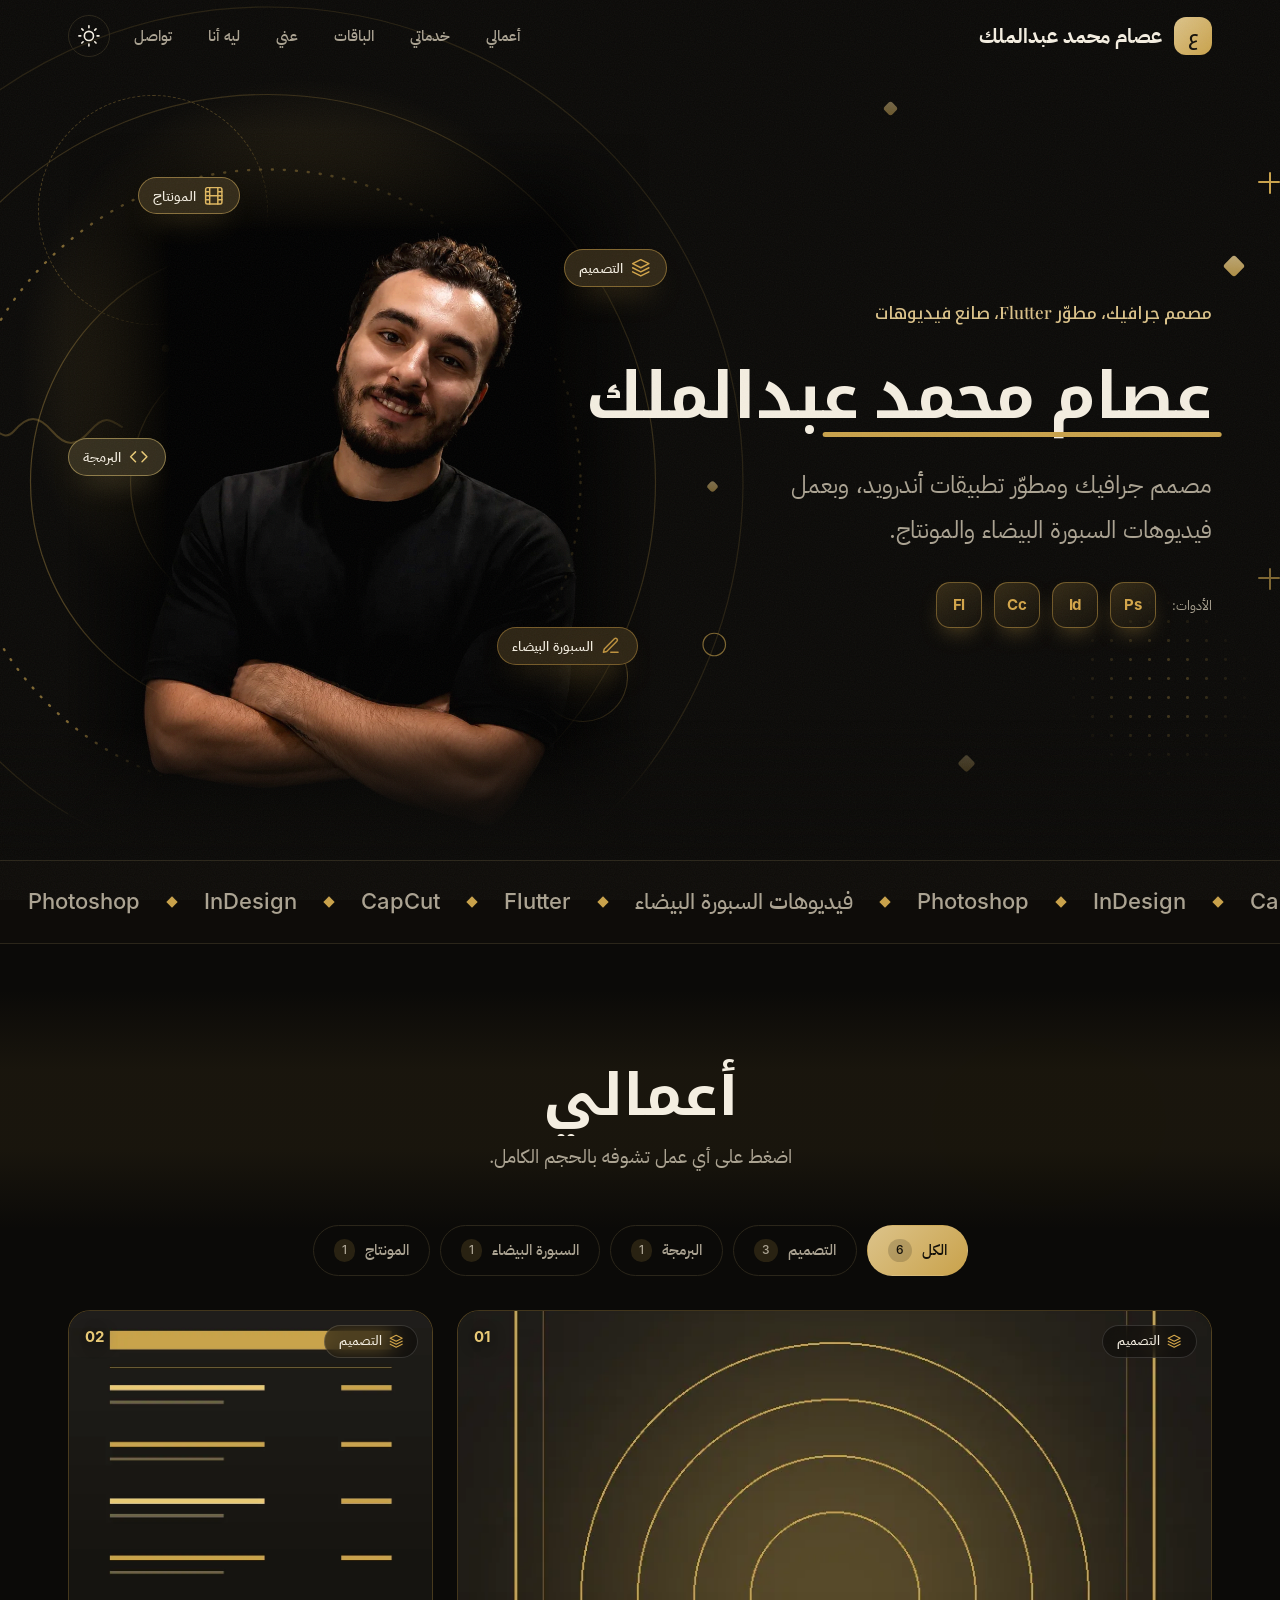
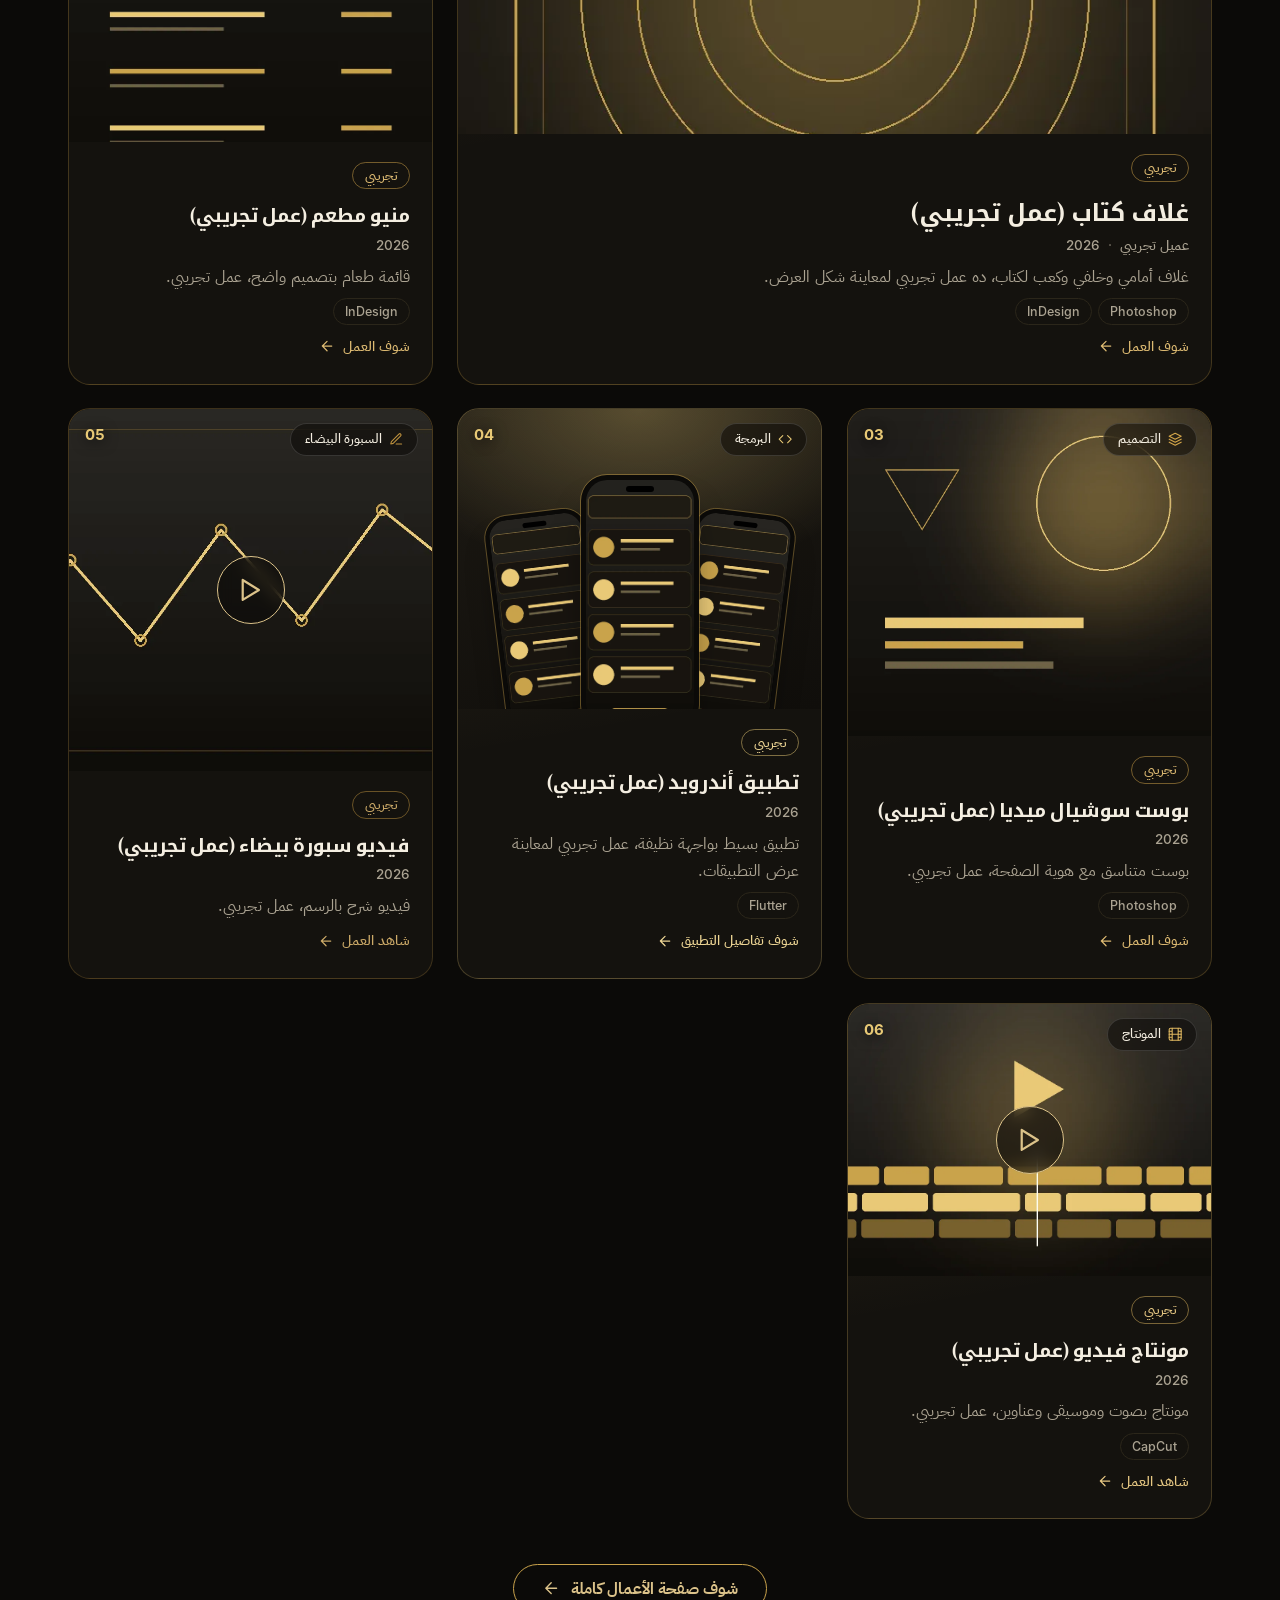
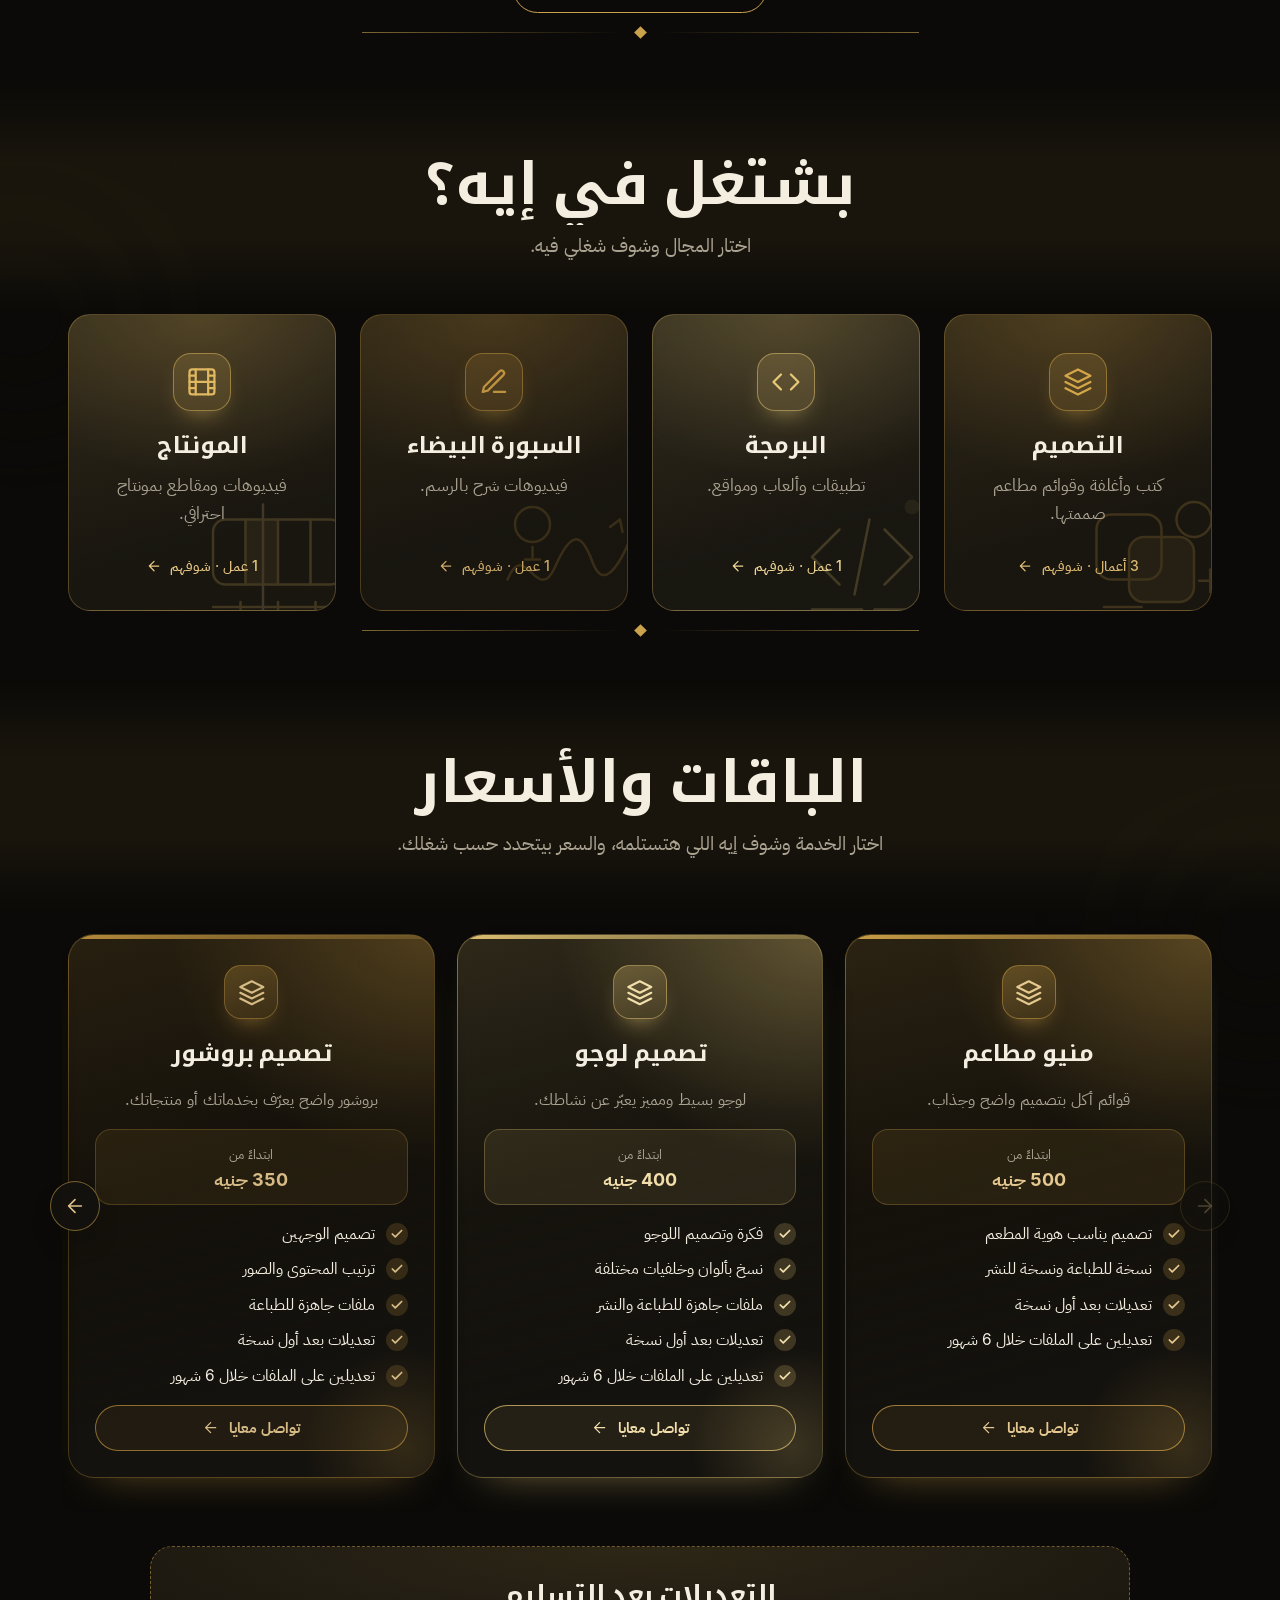
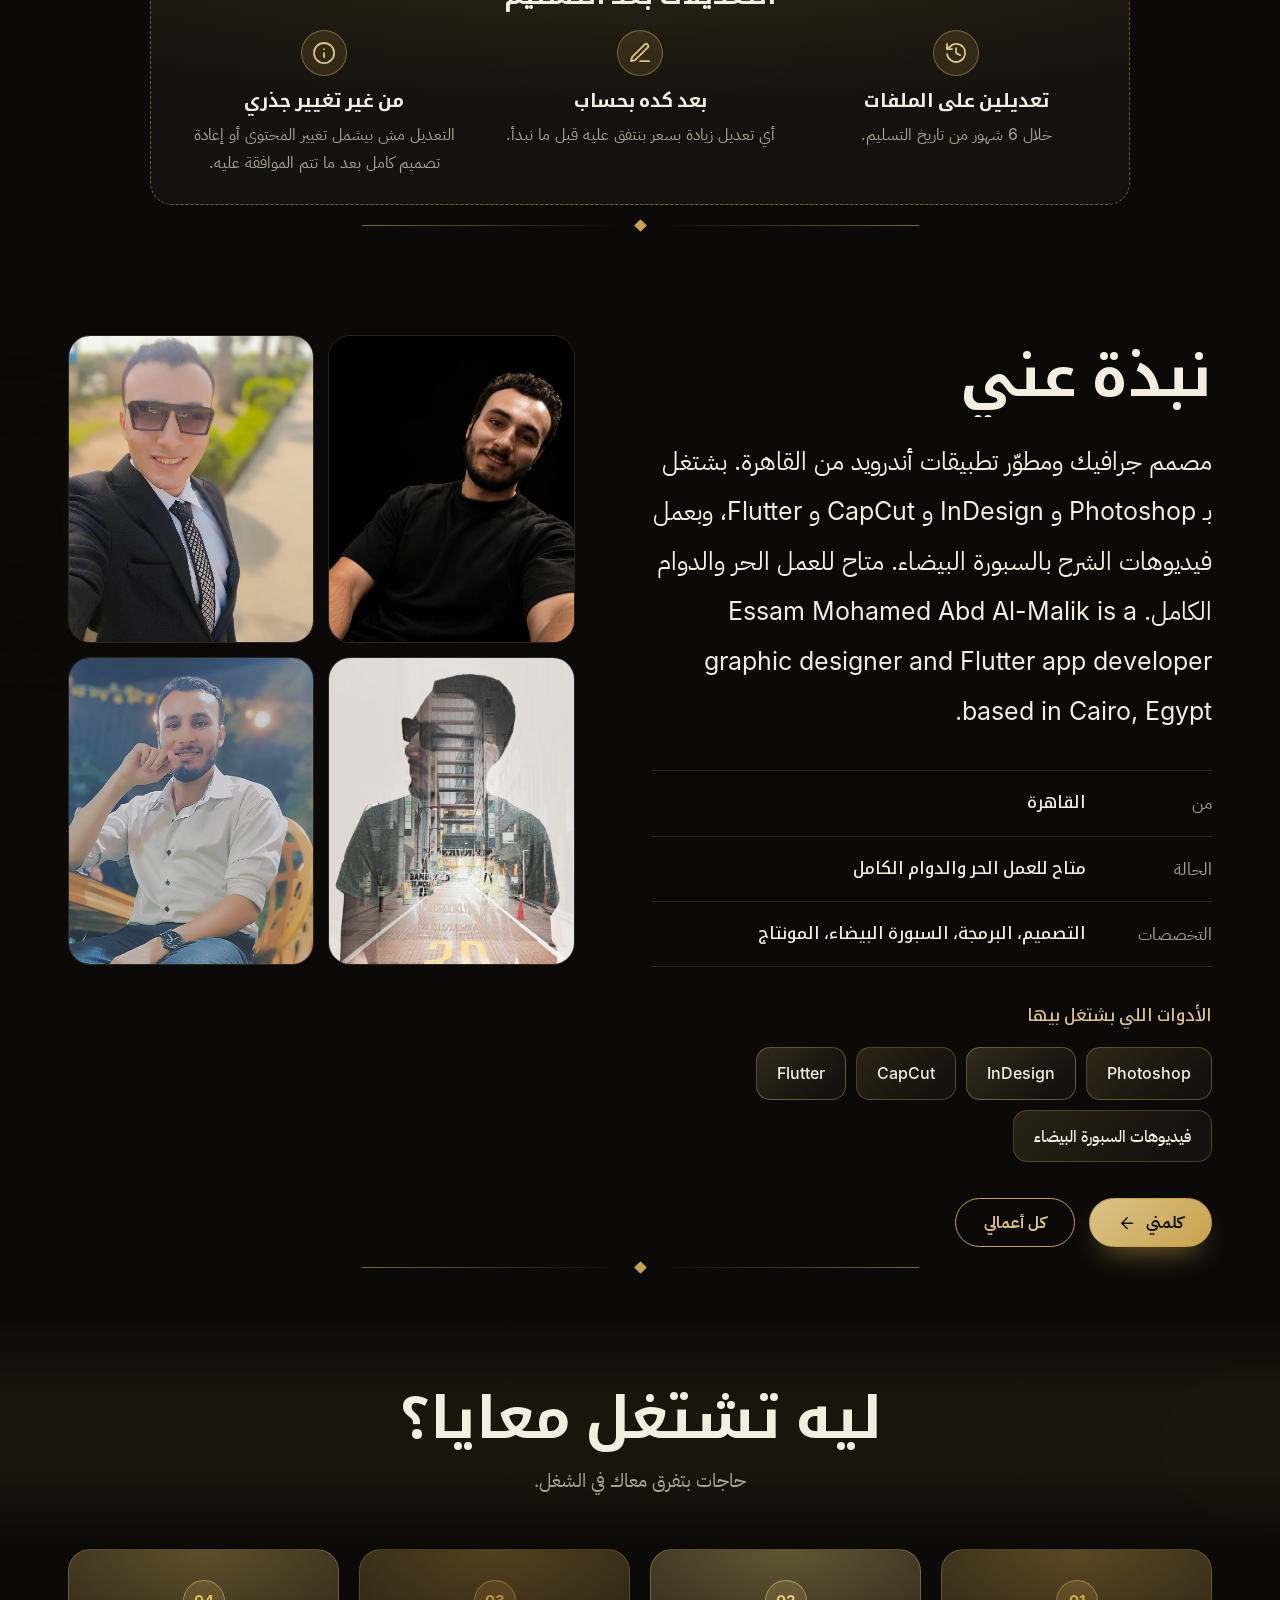
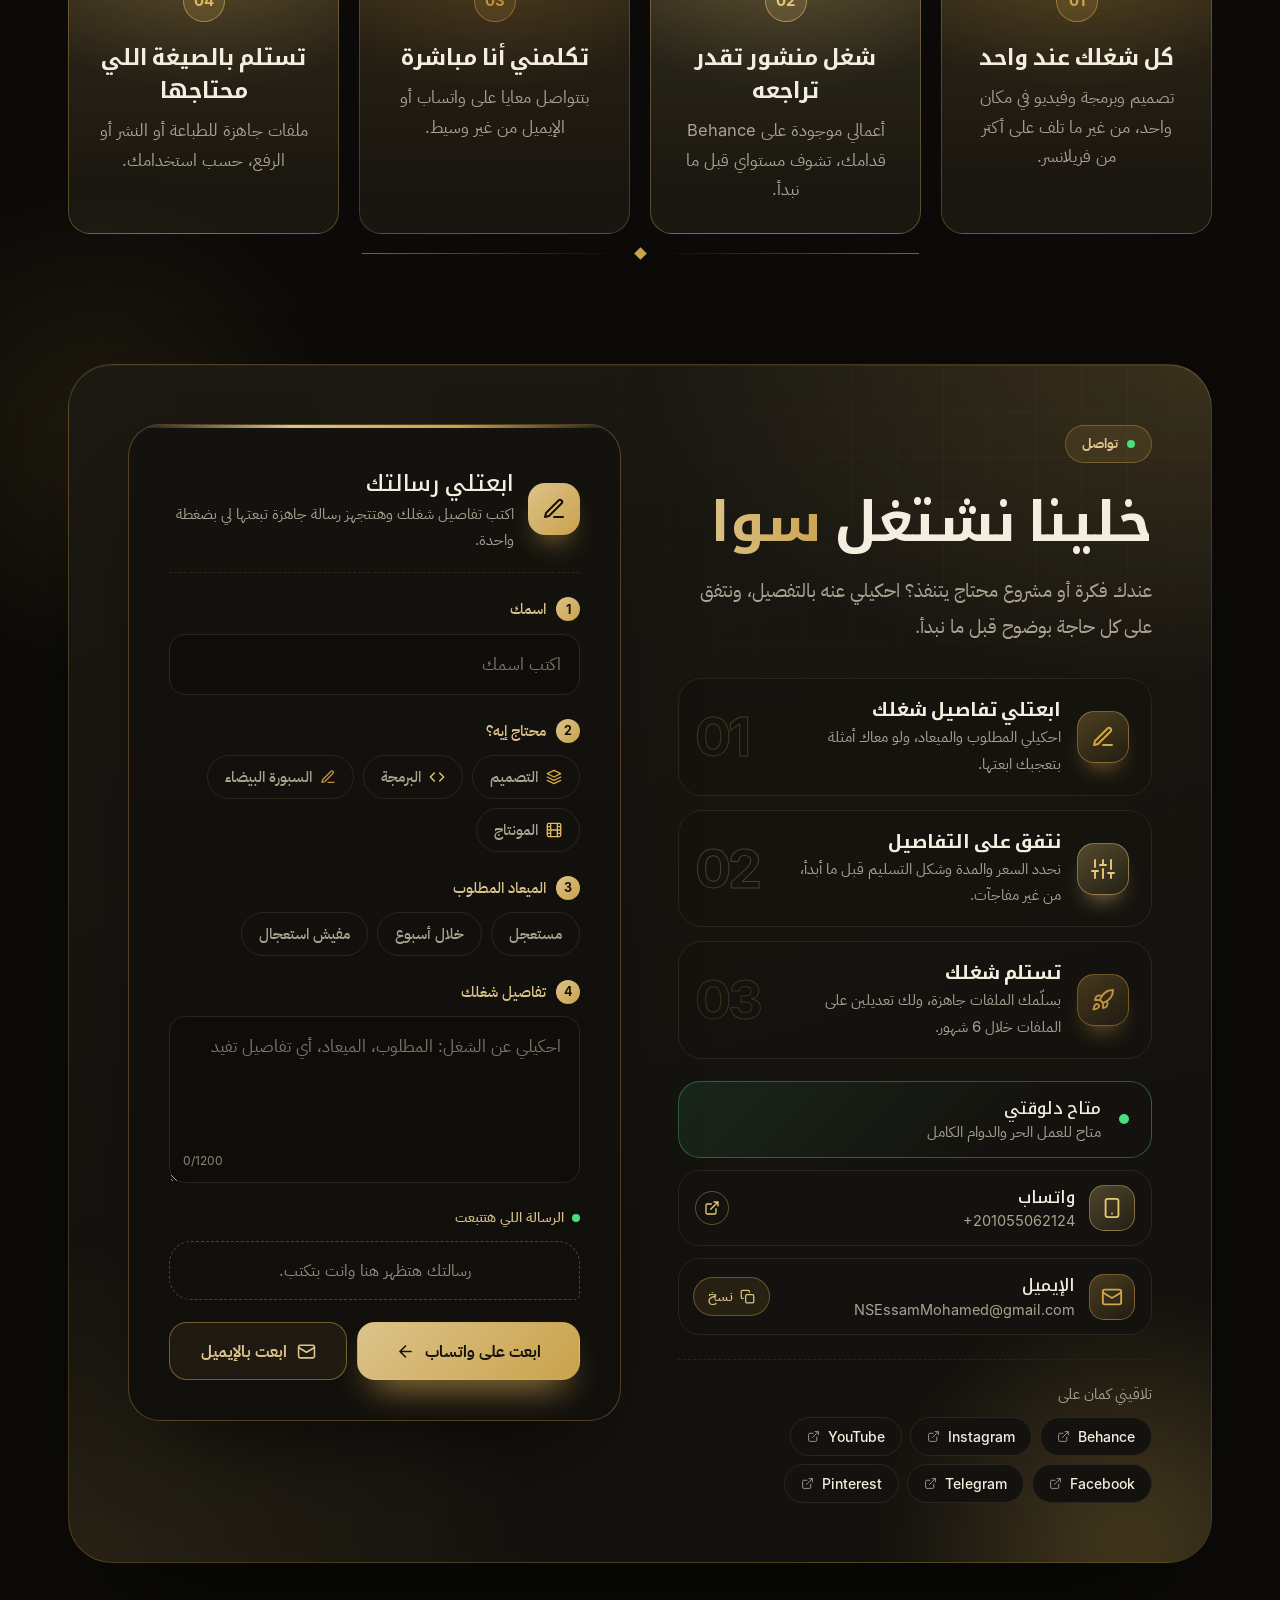
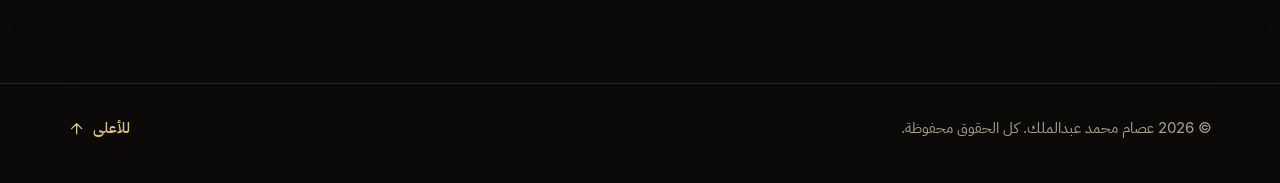
==== commit 67757daf: "Add files via upload" ====
--- a/index.html
+++ b/index.html
@@ -1,75 +1,64 @@
 <!DOCTYPE html>
-<html lang="ar" dir="rtl">
+<html lang="ar" dir="rtl" data-mode="dark">
 <head>
 <meta charset="utf-8">
 <meta name="viewport" content="width=device-width,initial-scale=1,viewport-fit=cover">
-<meta name="robots" content="noindex,nofollow">
-<meta name="theme-color" content="#0A0907" id="tc">
-<title>لوحة التحكم</title>
-<meta http-equiv="Content-Security-Policy" content="default-src 'none'; script-src 'self'; style-src 'self' 'unsafe-inline'; img-src 'self' data: blob: https:; font-src 'self'; connect-src 'self' https://*.workers.dev; frame-src 'self'; base-uri 'none'; form-action 'self'; object-src 'none'">
-<meta name="referrer" content="no-referrer">
-<link rel="stylesheet" href="admin.css?v=20261120a">
+<meta name="theme-color" content="#0B0A08">
+<link rel="manifest" href="manifest.webmanifest">
+<link rel="icon" type="image/png" sizes="48x48" href="images/icons/favicon-48.png">
+<link rel="icon" type="image/png" sizes="192x192" href="images/icons/icon-192.png">
+<link rel="apple-touch-icon" href="images/icons/apple-touch-icon.png">
+<link rel="icon" href="data:image/svg+xml,%3Csvg xmlns='http://www.w3.org/2000/svg' viewBox='0 0 64 64'%3E%3Crect width='64' height='64' rx='16' fill='%230B0A08'/%3E%3Ctext x='32' y='45' font-size='40' text-anchor='middle' fill='%23C9A24B' font-family='sans-serif' font-weight='700'%3E%D8%B9%3C/text%3E%3C/svg%3E">
+<!--SEO-HEAD:START-->
+<title>عصام محمد عبدالملك (Essam Mohamed) | مصمم جرافيك ومطوّر تطبيقات</title>
+<meta name="description" content="مصمم جرافيك ومطوّر تطبيقات أندرويد بـ Flutter، وبعمل فيديوهات السبورة البيضاء والمونتاج. متاح للعمل الحر والدوام الكامل. Essam Mohamed Abd Al-Malik, graphic designer and Flutter developer in Cairo, Egypt.">
+<meta property="og:type" content="website">
+<meta property="og:title" content="عصام محمد عبدالملك (Essam Mohamed) | مصمم جرافيك ومطوّر تطبيقات">
+<meta property="og:description" content="مصمم جرافيك ومطوّر تطبيقات أندرويد بـ Flutter، وبعمل فيديوهات السبورة البيضاء والمونتاج. متاح للعمل الحر والدوام الكامل. Essam Mohamed Abd Al-Malik, graphic designer and Flutter developer in Cairo, Egypt.">
+<meta name="sx-mode" content="dark">
+<meta name="robots" content="index,follow,max-image-preview:large">
+<meta name="author" content="عصام محمد عبدالملك">
+<meta property="og:locale" content="ar_AR">
+<meta property="og:site_name" content="عصام محمد عبدالملك">
+<link rel="canonical" href="https://nsessammohamed-spec.github.io/EssamMohamed/">
+<meta property="og:url" content="https://nsessammohamed-spec.github.io/EssamMohamed/">
+<meta property="og:image" content="https://nsessammohamed-spec.github.io/EssamMohamed/images/og.jpg">
+<meta property="og:image:alt" content="عصام محمد عبدالملك">
+<meta property="og:image:width" content="1200">
+<meta property="og:image:height" content="630">
+<meta name="twitter:card" content="summary_large_image">
+<meta name="twitter:title" content="عصام محمد عبدالملك (Essam Mohamed) | مصمم جرافيك ومطوّر تطبيقات">
+<meta name="twitter:description" content="مصمم جرافيك ومطوّر تطبيقات أندرويد بـ Flutter، وبعمل فيديوهات السبورة البيضاء والمونتاج. متاح للعمل الحر والدوام الكامل. Essam Mohamed Abd Al-Malik, graphic designer and Flutter developer in Cairo, Egypt.">
+<meta name="twitter:image" content="https://nsessammohamed-spec.github.io/EssamMohamed/images/og.jpg">
+<script type="application/ld+json">{"@context":"https://schema.org","@type":"Person","@id":"https://nsessammohamed-spec.github.io/EssamMohamed/#person","name":"عصام محمد عبدالملك","alternateName":["Essam Mohamed Abd Al-Malik","Essam Mohamed","Esam Mohamed","NSEssamMohamed"],"description":"مصمم جرافيك ومطوّر تطبيقات أندرويد بـ Flutter، وبعمل فيديوهات السبورة البيضاء والمونتاج. متاح للعمل الحر والدوام الكامل. Essam Mohamed Abd Al-Malik, graphic designer and Flutter developer in Cairo, Egypt.","jobTitle":"مصمم جرافيك ومطوّر تطبيقات","url":"https://nsessammohamed-spec.github.io/EssamMohamed/","image":"https://nsessammohamed-spec.github.io/EssamMohamed/images/me/portrait.webp","email":"NSEssamMohamed@gmail.com","address":{"@type":"PostalAddress","addressLocality":"القاهرة","addressCountry":"EG"},"knowsAbout":["Photoshop","InDesign","CapCut","Flutter","فيديوهات السبورة البيضاء"],"sameAs":["https://www.behance.net/NSEssamMohamed","https://instagram.com/nsessammohamed","https://youtube.com/@NSEssamMohamed","https://facebook.com/NSEsamMohamed","https://t.me/NSEssamMohamed","https://pinterest.com/NSEssamMohamed"]}</script>
+<script type="application/ld+json">{"@context":"https://schema.org","@type":"ProfessionalService","@id":"https://nsessammohamed-spec.github.io/EssamMohamed/#service","url":"https://nsessammohamed-spec.github.io/EssamMohamed/","name":"عصام محمد عبدالملك","alternateName":["Essam Mohamed Abd Al-Malik","Essam Mohamed","Esam Mohamed","NSEssamMohamed"],"description":"مصمم جرافيك ومطوّر تطبيقات أندرويد بـ Flutter، وبعمل فيديوهات السبورة البيضاء والمونتاج. متاح للعمل الحر والدوام الكامل. Essam Mohamed Abd Al-Malik, graphic designer and Flutter developer in Cairo, Egypt.","image":"https://nsessammohamed-spec.github.io/EssamMohamed/images/me/portrait.webp","telephone":"+201055062124","email":"NSEssamMohamed@gmail.com","address":{"@type":"PostalAddress","addressLocality":"القاهرة","addressCountry":"EG"},"founder":{"@id":"https://nsessammohamed-spec.github.io/EssamMohamed/#person"},"sameAs":["https://www.behance.net/NSEssamMohamed","https://instagram.com/nsessammohamed","https://youtube.com/@NSEssamMohamed","https://facebook.com/NSEsamMohamed","https://t.me/NSEssamMohamed","https://pinterest.com/NSEssamMohamed"],"hasOfferCatalog":{"@type":"OfferCatalog","name":"الباقات والخدمات","itemListElement":[{"@type":"Offer","priceSpecification":{"@type":"PriceSpecification","minPrice":500,"priceCurrency":"EGP"},"itemOffered":{"@type":"Service","name":"منيو مطاعم","description":"قوائم أكل بتصميم واضح وجذاب.","serviceType":"التصميم"}},{"@type":"Offer","priceSpecification":{"@type":"PriceSpecification","minPrice":400,"priceCurrency":"EGP"},"itemOffered":{"@type":"Service","name":"تصميم لوجو","description":"لوجو بسيط ومميز يعبّر عن نشاطك.","serviceType":"التصميم"}},{"@type":"Offer","priceSpecification":{"@type":"PriceSpecification","minPrice":350,"priceCurrency":"EGP"},"itemOffered":{"@type":"Service","name":"تصميم بروشور","description":"بروشور واضح يعرّف بخدماتك أو منتجاتك.","serviceType":"التصميم"}},{"@type":"Offer","priceSpecification":{"@type":"PriceSpecification","minPrice":250,"priceCurrency":"EGP"},"itemOffered":{"@type":"Service","name":"كروت شخصية","description":"كارت شخصي أنيق يسيب انطباع كويس.","serviceType":"التصميم"}},{"@type":"Offer","priceSpecification":{"@type":"PriceSpecification","minPrice":300,"priceCurrency":"EGP"},"itemOffered":{"@type":"Service","name":"بوستات سوشيال ميديا","description":"بوستات متناسقة لصفحاتك على السوشيال.","serviceType":"التصميم"}},{"@type":"Offer","priceSpecification":{"@type":"PriceSpecification","minPrice":1000,"priceCurrency":"EGP"},"itemOffered":{"@type":"Service","name":"تصميم كتب","description":"تصميم داخلي للكتب بتنسيق مريح للقراءة.","serviceType":"التصميم"}},{"@type":"Offer","priceSpecification":{"@type":"PriceSpecification","minPrice":600,"priceCurrency":"EGP"},"itemOffered":{"@type":"Service","name":"تصميم أغلفة كتب","description":"غلاف يعبّر عن الكتاب ويشدّ القارئ.","serviceType":"التصميم"}},{"@type":"Offer","priceSpecification":{"@type":"PriceSpecification","minPrice":5000,"priceCurrency":"EGP"},"itemOffered":{"@type":"Service","name":"تطبيق أندرويد (Flutter)","description":"تطبيق بسيط لحد متوسط التعقيد حسب فكرتك.","serviceType":"البرمجة"}},{"@type":"Offer","priceSpecification":{"@type":"PriceSpecification","minPrice":1500,"priceCurrency":"EGP"},"itemOffered":{"@type":"Service","name":"فيديو سبورة بيضاء","description":"فيديو شرح بالرسم لفكرتك أو منتجك.","serviceType":"السبورة البيضاء"}},{"@type":"Offer","priceSpecification":{"@type":"PriceSpecification","minPrice":400,"priceCurrency":"EGP"},"itemOffered":{"@type":"Service","name":"مونتاج فيديوهات","description":"مونتاج احترافي لفيديوهاتك ومقاطعك.","serviceType":"المونتاج"}}]}}</script>
+<script type="application/ld+json">{"@context":"https://schema.org","@type":"WebSite","name":"عصام محمد عبدالملك","alternateName":["Essam Mohamed Abd Al-Malik","Essam Mohamed","Esam Mohamed","NSEssamMohamed"],"url":"https://nsessammohamed-spec.github.io/EssamMohamed/","inLanguage":"ar"}</script>
+<!--SEO-HEAD:END-->
+<link rel="preload" href="fonts/kufi_bold.woff" as="font" type="font/woff" crossorigin>
+<link rel="preload" href="fonts/plexarabic_regular.woff" as="font" type="font/woff" crossorigin>
+<link rel="preload" href="fonts/plexarabic_medium.woff" as="font" type="font/woff" crossorigin>
+<link rel="preload" href="images/me/portrait.webp" as="image" type="image/webp" fetchpriority="high">
+<link rel="stylesheet" href="assets/site.css?v=20261114c">
+<link rel="stylesheet" href="assets/fx.css?v=1">
+<script>document.documentElement.classList.add('js');try{var d=document.documentElement,x=document.querySelector('meta[name=sx-mode]'),m=localStorage.getItem('sx.mode');if(m!=='light'&&m!=='dark')m=x?x.content:'dark';if(m==='auto')m=matchMedia('(prefers-color-scheme: light)').matches?'light':'dark';if(m==='light'||m==='dark'){d.dataset.mode=m;var t=document.querySelector('meta[name=theme-color]');if(t&&m==='light')t.content='#FAF7F0'}}catch(e){}</script>
 </head>
 <body>
-
-<div id="login" class="login">
-  <main class="lmain">
-    <form class="lcard" id="loginForm" autocomplete="off">
-      <div class="lbrand"><span class="logo">ع</span><span>لوحة التحكم</span></div>
-      <h1>أهلاً بيك 👋</h1>
-      <p class="lsub">اكتب كلمة السر عشان تدخل لوحة التحكم.</p>
-      <label>
-        <span class="pw"><input id="pass" type="password" autocomplete="current-password" placeholder="اكتب كلمة السر" aria-label="كلمة السر" required><button type="button" class="ib" id="showTok" aria-label="إظهار كلمة السر"></button></span>
-      </label>
-      <p class="err" id="loginErr" role="alert" hidden></p>
-      <button class="btn primary big" id="loginBtn" type="submit">دخول</button>
-      <p class="lfoot">الجلسة بتنتهي لوحدها بعد 4 ساعات.</p>
-    </form>
-  </main>
-</div>
-
-<div id="app" hidden>
-  <aside class="side" id="side" aria-label="القائمة الرئيسية">
-    <div class="sbrand"><span class="logo">ع</span><div><b>لوحة التحكم</b><small id="repoName"></small></div></div>
-    <nav id="nav"></nav>
-    <div class="sfoot">
-      <button class="btn ghost sm theme-tg" id="themeTg" type="button"></button>
-      <a class="btn ghost sm" id="openSite" target="_blank" rel="noopener"></a>
-      <div class="kb"><kbd>Ctrl</kbd> + <kbd>S</kbd> للنشر السريع</div>
-    </div>
-  </aside>
-  <div id="scrim"></div>
-  <div class="main">
-    <header class="bar">
-      <button class="ib menu" id="btnMenu" type="button" aria-label="القائمة"></button>
-      <div class="ttl"><h1 id="viewTitle"></h1><p id="viewDesc"></p></div>
-      <div class="bar-acts">
-        <button class="btn ghost sm" id="btnSearch" type="button"></button>
-        <span class="status" id="status"></span>
-        <button class="btn ghost sm" id="btnPreview" type="button"></button>
-        <button class="btn ghost sm" id="btnDiscard" type="button"></button>
-        <button class="btn primary" id="btnPublish" type="button"></button>
-      </div>
-    </header>
-    <div class="notice" id="notice" hidden></div>
-    <main id="view" class="view"></main>
-  </div>
-</div>
-
-<dialog id="dlg"></dialog>
-<div id="toasts" aria-live="polite"></div>
-
-<div id="preview" class="preview" hidden>
-  <div class="pbar">
-    <b>معاينة مباشرة</b>
-    <span class="seg"><button type="button" data-dev="m" id="devM"></button><button type="button" data-dev="d" id="devD" class="on"></button></span>
-    <button class="btn ghost sm" id="pClose" type="button"></button>
-  </div>
-  <div class="pstage"><iframe id="pframe" title="معاينة الموقع"></iframe></div>
-</div>
-
-<script src="../assets/icons.js?v=20261117e"></script>
-<script src="config.js"></script>
-<script src="admin.js?v=20261120a"></script>
+<a class="skip" href="#main">تخطي للمحتوى</a>
+<div id="app"><!--SEO-BODY:START-->
+<main class="seo-static" style="max-width:760px;margin:0 auto;padding:48px 20px;line-height:1.9">
+<header><p>مصمم جرافيك · مطوّر Flutter · صانع فيديوهات</p><h1>عصام محمد عبدالملك</h1><p lang="en" dir="ltr">Essam Mohamed Abd Al-Malik — Graphic Designer &amp; Flutter App Developer</p><p>مصمم جرافيك ومطوّر تطبيقات أندرويد، وبعمل فيديوهات السبورة البيضاء والمونتاج.</p></header>
+<section><h2>نبذة عني</h2><p>مصمم جرافيك ومطوّر تطبيقات أندرويد من القاهرة. بشتغل بـ Photoshop وInDesign وCapCut وFlutter، وبعمل فيديوهات الشرح بالسبورة البيضاء. متاح للعمل الحر والدوام الكامل. Essam Mohamed Abd Al-Malik is a graphic designer and Flutter app developer based in Cairo, Egypt.</p></section>
+<section><h2>الأدوات والمهارات</h2><ul><li>Photoshop</li><li>InDesign</li><li>CapCut</li><li>Flutter</li><li>فيديوهات السبورة البيضاء</li></ul></section>
+<section><h2>المجالات</h2><ul><li><strong>التصميم</strong>: كتب وأغلفة وقوائم مطاعم صممتها.</li><li><strong>البرمجة</strong>: تطبيقات وألعاب ومواقع.</li><li><strong>السبورة البيضاء</strong>: فيديوهات شرح بالرسم.</li><li><strong>المونتاج</strong>: فيديوهات ومقاطع بمونتاج احترافي.</li></ul></section>
+<section><h2>الباقات والخدمات</h2><ul><li><strong>منيو مطاعم</strong>: قوائم أكل بتصميم واضح وجذاب.</li><li><strong>تصميم لوجو</strong>: لوجو بسيط ومميز يعبّر عن نشاطك.</li><li><strong>تصميم بروشور</strong>: بروشور واضح يعرّف بخدماتك أو منتجاتك.</li><li><strong>كروت شخصية</strong>: كارت شخصي أنيق يسيب انطباع كويس.</li><li><strong>بوستات سوشيال ميديا</strong>: بوستات متناسقة لصفحاتك على السوشيال.</li><li><strong>تصميم كتب</strong>: تصميم داخلي للكتب بتنسيق مريح للقراءة.</li><li><strong>تصميم أغلفة كتب</strong>: غلاف يعبّر عن الكتاب ويشدّ القارئ.</li><li><strong>تطبيق أندرويد (Flutter)</strong>: تطبيق بسيط لحد متوسط التعقيد حسب فكرتك.</li><li><strong>فيديو سبورة بيضاء</strong>: فيديو شرح بالرسم لفكرتك أو منتجك.</li><li><strong>مونتاج فيديوهات</strong>: مونتاج احترافي لفيديوهاتك ومقاطعك.</li></ul></section>
+<section><h2>ليه تشتغل معايا؟</h2><ul><li><strong>كل شغلك عند واحد</strong>: تصميم وبرمجة وفيديو في مكان واحد، من غير ما تلف على أكتر من فريلانسر.</li><li><strong>شغل منشور تقدر تراجعه</strong>: أعمالي موجودة على Behance قدامك، تشوف مستواي قبل ما نبدأ.</li><li><strong>تكلمني أنا مباشرة</strong>: بتتواصل معايا على واتساب أو الإيميل من غير وسيط.</li><li><strong>تستلم بالصيغة اللي محتاجها</strong>: ملفات جاهزة للطباعة أو النشر أو الرفع، حسب استخدامك.</li></ul></section>
+<section><h2>خلينا نشتغل سوا</h2><p>عندك فكرة أو مشروع محتاج يتنفذ؟ احكيلي عنه بالتفصيل، ونتفق على كل حاجة بوضوح قبل ما نبدأ.</p><ul><li><a href="mailto:NSEssamMohamed@gmail.com">NSEssamMohamed@gmail.com</a></li><li><a href="https://wa.me/201055062124">واتساب</a></li><li><a href="https://www.behance.net/NSEssamMohamed" rel="me noopener">Behance</a></li><li><a href="https://instagram.com/nsessammohamed" rel="me noopener">Instagram</a></li><li><a href="https://youtube.com/@NSEssamMohamed" rel="me noopener">YouTube</a></li><li><a href="https://facebook.com/NSEsamMohamed" rel="me noopener">Facebook</a></li><li><a href="https://t.me/NSEssamMohamed" rel="me noopener">Telegram</a></li><li><a href="https://pinterest.com/NSEssamMohamed" rel="me noopener">Pinterest</a></li></ul></section>
+</main>
+<!--SEO-BODY:END--></div>
+<noscript><p style="padding:40px;text-align:center">الموقع محتاج JavaScript عشان يشتغل.</p></noscript>
+<script src="data/slugs.js"></script>
+<script src="assets/icons.js?v=20261113m"></script>
+<script src="assets/site.js?v=20261114c"></script>
+<script src="assets/fx.js?v=3" defer></script>
 </body>
 </html>
--- a/assets/site.css
+++ b/assets/site.css
@@ -0,0 +1,1267 @@
+@font-face{font-family:"Alexandria";src:url(../fonts/alexandria_medium.woff) format("woff"),url(../fonts/alexandria_medium.ttf) format("truetype");font-weight:500;font-display:swap}
+@font-face{font-family:"Alexandria";src:url(../fonts/alexandria_bold.woff) format("woff"),url(../fonts/alexandria_bold.ttf) format("truetype");font-weight:700;font-display:swap}
+@font-face{font-family:"Tajawal";src:url(../fonts/tajawal_regular.woff) format("woff"),url(../fonts/tajawal_regular.ttf) format("truetype");font-weight:400;font-display:swap}
+@font-face{font-family:"Roboto";src:url(../fonts/roboto_regular.woff) format("woff"),url(../fonts/roboto_regular.ttf) format("truetype");font-weight:400;font-display:swap}
+@font-face{font-family:"Roboto";src:url(../fonts/roboto_bold.woff) format("woff"),url(../fonts/roboto_bold.ttf) format("truetype");font-weight:700;font-display:swap}
+
+@font-face{font-family:"Inter";src:url(../fonts/inter_regular.woff) format("woff");font-weight:400;font-display:swap}
+@font-face{font-family:"Inter";src:url(../fonts/inter_medium.woff) format("woff");font-weight:500;font-display:swap}
+@font-face{font-family:"Inter";src:url(../fonts/inter_bold.woff) format("woff");font-weight:700;font-display:swap}
+@font-face{font-family:"IBM Plex Sans Arabic";src:url(../fonts/plexarabic_regular.woff) format("woff");font-weight:400;font-display:swap}
+@font-face{font-family:"IBM Plex Sans Arabic";src:url(../fonts/plexarabic_medium.woff) format("woff");font-weight:500;font-display:swap}
+@font-face{font-family:"IBM Plex Sans Arabic";src:url(../fonts/plexarabic_bold.woff) format("woff");font-weight:700;font-display:swap}
+@font-face{font-family:"Playfair Display";src:url(../fonts/playfair_medium.woff) format("woff");font-weight:500;font-display:swap}
+@font-face{font-family:"Playfair Display";src:url(../fonts/playfair_bold.woff) format("woff");font-weight:700;font-display:swap}
+@font-face{font-family:"Noto Kufi Arabic";src:url(../fonts/kufi_medium.woff) format("woff");font-weight:500;font-display:swap}
+@font-face{font-family:"Noto Kufi Arabic";src:url(../fonts/kufi_bold.woff) format("woff");font-weight:700;font-display:swap}
+
+:root{
+  --bg:#0B0A08;--bg2:#100E0B;--surface:#14120E;--surface2:#1C1913;
+  --ink:#F4EEE1;--muted:#ABA392;--line:#2B261A;
+  --accent:#C9A24B;--accent2:#E8C976;--accent-rgb:201,162,75;--on-accent:#14110A;
+  --r:22px;--ease:cubic-bezier(.2,.7,.2,1);
+  /* الإنجليزي أولًا في كل قائمة، والعربي بعده: المتصفح بيختار الخط المناسب لكل حرف */
+  --f-body:"Inter","IBM Plex Sans Arabic","Tajawal",system-ui,-apple-system,"Segoe UI",sans-serif;
+  --f-head:"Playfair Display","Noto Kufi Arabic","Alexandria","Tajawal",system-ui,sans-serif;
+  --f-ui:"Inter","IBM Plex Sans Arabic","Alexandria","Tajawal",system-ui,sans-serif;
+  --f-latin:"Inter",system-ui,sans-serif;
+  --f-serif:"Playfair Display",Georgia,serif;
+  --grain:.05;
+  color-scheme:dark;
+}
+:root[data-mode=light]{
+  --bg:#FAF7F0;--bg2:#F3EEE2;--surface:#FFFFFF;--surface2:#F6F1E6;
+  --ink:#1B1810;--muted:#6A6351;--line:#E2DAC6;--grain:.07;
+  color-scheme:light;
+}
+*{box-sizing:border-box}
+html{scroll-behavior:smooth;scroll-padding-top:84px;-webkit-text-size-adjust:100%}
+body{margin:0;background:var(--bg);color:var(--ink);font-family:var(--f-body);font-size:19px;line-height:1.9;font-synthesis:none;font-kerning:normal;text-rendering:optimizeLegibility;-webkit-font-smoothing:antialiased;overflow-x:hidden;transition:background .3s,color .3s}
+body::before{content:"";position:fixed;inset:0;z-index:100;pointer-events:none;opacity:var(--grain);background-image:url("data:image/svg+xml,%3Csvg xmlns='http://www.w3.org/2000/svg' width='160' height='160'%3E%3Cfilter id='n'%3E%3CfeTurbulence type='fractalNoise' baseFrequency='.85' numOctaves='2' stitchTiles='stitch'/%3E%3C/filter%3E%3Crect width='100%25' height='100%25' filter='url(%23n)'/%3E%3C/svg%3E")}
+h1,h2,h3,h4{font-family:var(--f-head);font-weight:700;line-height:1.3;margin:0;letter-spacing:0}
+b,strong{font-family:var(--f-head);font-weight:500}
+.ltr,.mail{direction:ltr;unicode-bidi:isolate}
+p{margin:0}
+a{color:inherit}
+img{max-width:100%}
+:focus-visible{outline:3px solid var(--accent2);outline-offset:3px;border-radius:6px}
+.i{width:1.15em;height:1.15em;fill:none;stroke:currentColor;stroke-width:1.8;stroke-linecap:round;stroke-linejoin:round;flex:none}
+.wrap{width:100%;max-width:1200px;margin:0 auto;padding:0 28px}
+.skip{position:absolute;inset-inline-start:12px;top:-60px;z-index:200;background:var(--accent);color:var(--on-accent);padding:8px 16px;border-radius:10px;font-weight:700;text-decoration:none}
+.skip:focus{top:12px}
+.boot{min-height:100vh;display:grid;place-items:center;color:var(--muted)}
+.sr{position:absolute;width:1px;height:1px;overflow:hidden;clip:rect(0 0 0 0);white-space:nowrap}
+
+/* ---------- nav ---------- */
+.nav{position:fixed;inset:0 0 auto 0;z-index:50;transition:background .3s,border-color .3s,backdrop-filter .3s;border-bottom:1px solid transparent}
+.nav.stuck{background:color-mix(in srgb,var(--bg) 78%,transparent);backdrop-filter:blur(16px) saturate(1.4);-webkit-backdrop-filter:blur(16px) saturate(1.4);border-color:var(--line)}
+.nav-in{display:flex;align-items:center;gap:8px;height:72px}
+.brand{font-family:var(--f-ui);font-weight:700;font-size:20px;text-decoration:none;display:flex;align-items:center;gap:12px;margin-inline-end:auto}
+.brand b{width:38px;height:38px;border-radius:12px;display:grid;place-items:center;background:linear-gradient(135deg,var(--accent2),var(--accent));color:var(--on-accent);font-size:20px}
+.menu{display:flex;gap:4px;align-items:center}
+.menu a{font-family:var(--f-ui);font-weight:500;font-size:15px;color:var(--muted);text-decoration:none;padding:8px 16px;border-radius:999px;transition:color .2s,background .2s}
+.menu a:hover,.menu a.on{color:var(--ink);background:rgba(var(--accent-rgb),.12)}
+.nav .ib{width:42px;height:42px;border-radius:50%;border:1px solid var(--line);background:transparent;color:var(--ink);display:grid;place-items:center;cursor:pointer;font-size:19px;transition:border-color .2s,background .2s}
+.nav .ib:hover{border-color:var(--accent);background:rgba(var(--accent-rgb),.1)}
+.burger{display:none!important}
+
+/* ---------- buttons ---------- */
+.btn{display:inline-flex;align-items:center;gap:10px;font-family:var(--f-ui);font-weight:700;font-size:16px;text-decoration:none;padding:14px 28px;border-radius:999px;border:1px solid var(--accent);cursor:pointer;transition:transform .25s var(--ease),background .25s,box-shadow .25s,color .25s;line-height:1.2}
+.btn.primary{background:linear-gradient(135deg,var(--accent2),var(--accent));color:var(--on-accent);box-shadow:0 14px 30px -14px rgba(var(--accent-rgb),.8)}
+.btn.primary:hover{transform:translateY(-3px);box-shadow:0 20px 34px -14px rgba(var(--accent-rgb),.9)}
+.btn.ghost{background:transparent;color:var(--accent2)}
+.btn.ghost:hover{background:rgba(var(--accent-rgb),.12);transform:translateY(-3px)}
+.btn .i{transition:transform .25s}
+.btn:hover .i{transform:translateX(-4px)}
+
+/* ---------- hero ---------- */
+.hero{position:relative;min-height:min(100svh,860px);padding:104px 0 0;overflow:clip;display:flex}
+.hero::before{content:"";position:absolute;inset-block-start:-2%;left:-6%;right:auto;width:min(60vw,860px);aspect-ratio:1;background:radial-gradient(closest-side,rgba(var(--accent-rgb),.34),rgba(var(--accent-rgb),.10) 55%,transparent 75%);pointer-events:none}
+.hero::after{content:"";position:absolute;inset-inline:0;inset-block-end:0;height:140px;background:linear-gradient(to top,var(--bg),transparent);pointer-events:none;z-index:2}
+.hero-in{position:relative;width:100%;display:grid;grid-template-columns:minmax(0,1.2fr) minmax(0,.8fr);gap:8px;align-items:end}
+.hero-tx{align-self:center;padding-bottom:40px;position:relative;z-index:3;container-type:inline-size}
+.eyebrow{display:block;font-family:var(--f-head);font-weight:500;font-size:17px;color:var(--accent2);margin-bottom:22px}
+.name{font-size:clamp(30px,5vw,66px);line-height:1.3;font-weight:700;color:var(--ink)}
+@supports (font-size:1cqw){.name{font-size:min(calc(100cqw / 11.4),66px)}}
+.name .nl{display:inline-block;position:relative;white-space:nowrap}
+.name .pen{transform:scaleX(-1);position:absolute;inset-inline:-2%;inset-block-end:-.16em;width:104%;height:.3em;overflow:visible;pointer-events:none}
+.name .pen path{fill:none;stroke:var(--accent);stroke-width:5;stroke-linecap:round;vector-effect:non-scaling-stroke;stroke-dasharray:1;stroke-dashoffset:1}
+.name .pen path+path{stroke-width:3;stroke:var(--accent2);opacity:.7}
+.name.in .pen path{animation:draw .9s var(--ease) .55s forwards}
+.name.in .pen path+path{animation-delay:1.05s;animation-duration:.6s}
+@keyframes draw{to{stroke-dashoffset:0}}
+.sub{font-size:clamp(19px,2vw,24px);line-height:1.85;color:var(--muted);max-width:34ch;margin:30px 0 34px}
+.cta{display:flex;flex-wrap:wrap;gap:14px;margin-bottom:30px}
+.avail{display:inline-flex;align-items:center;gap:12px;font-size:16px;font-family:var(--f-body);padding:8px 18px 8px 20px;border:1px solid var(--line);border-radius:999px;background:color-mix(in srgb,var(--surface) 70%,transparent);color:var(--muted)}
+.pulse{width:10px;height:10px;border-radius:50%;background:#4ADE80;box-shadow:0 0 0 0 rgba(74,222,128,.6);animation:pulse 2s infinite;flex:none}
+@keyframes pulse{70%{box-shadow:0 0 0 12px rgba(74,222,128,0)}100%{box-shadow:0 0 0 0 rgba(74,222,128,0)}}
+.hero-ph{position:relative;margin:0;justify-self:end;align-self:end;width:min(128%,640px)}
+.arch{position:relative;aspect-ratio:4/5;overflow:hidden;background:linear-gradient(160deg,var(--surface2),var(--bg2))}
+.arch img{width:100%;height:100%;object-fit:cover;object-position:50% 20%;display:block}
+.arch[data-lb]{cursor:zoom-in}
+.arch .mono{position:absolute;inset:0;display:grid;place-items:center;font-family:var(--f-head);font-weight:700;font-size:min(46vw,220px);line-height:1;color:rgba(var(--accent-rgb),.5);padding-top:18%}
+
+/* الصورة الشخصية — الافتراضي card: بتدمج في الصفحة السودا من غير إطار */
+.hero-ph[data-ps=card] .arch{background:none;overflow:visible;border:0;border-radius:0}
+.hero-ph[data-ps=card] .arch img{mix-blend-mode:screen;filter:contrast(1.04) saturate(1.05)}
+.hero-ph[data-ps=card] .arch::after{content:"";position:absolute;inset:auto 0 0 0;height:18%;background:linear-gradient(to top,var(--bg),transparent);pointer-events:none}
+/* arch / round: قوالب بإطار لو اخترتهم من لوحة التحكم */
+.hero-ph[data-ps=arch],.hero-ph[data-ps=round]{margin-bottom:64px;width:min(100%,400px)}
+.hero-ph[data-ps=arch] .arch{border-radius:999px 999px 28px 28px;border:1px solid rgba(var(--accent-rgb),.5);box-shadow:0 40px 80px -40px rgba(var(--accent-rgb),.5)}
+.hero-ph[data-ps=round] .arch{aspect-ratio:1;border-radius:50%;border:1px solid rgba(var(--accent-rgb),.5)}
+/* الوضع النهاري: الصورة في بطاقة غامقة نظيفة، والهيرو يفضل خفيف */
+:root[data-mode=light] .hero::before{opacity:.55}
+:root[data-mode=light] .hero::after{display:none}
+:root[data-mode=light] .hero-ph[data-ps=card]{margin-bottom:64px;width:min(100%,440px)}
+:root[data-mode=light] .hero-ph[data-ps=card] .arch{background:#0B0A08;border-radius:32px;overflow:hidden;box-shadow:0 40px 80px -40px rgba(var(--accent-rgb),.55)}
+:root[data-mode=light] .hero-ph[data-ps=card] .arch img{mix-blend-mode:normal;filter:none}
+:root[data-mode=light] .hero-ph[data-ps=card] .arch::after{display:none}
+
+/* ---------- marquee ---------- */
+.marq{border-block:1px solid var(--line);overflow:hidden;background:color-mix(in srgb,var(--bg2) 70%,transparent);padding:20px 0;direction:ltr}
+.marq .mt{display:inline-flex;align-items:center;white-space:nowrap;animation:marq 34s linear infinite}
+.marq:hover .mt{animation-play-state:paused}
+.marq span{font-family:var(--f-ui);font-weight:500;font-size:22px;color:var(--muted);padding:0 28px;direction:rtl}
+.marq i{width:8px;height:8px;background:var(--accent);transform:rotate(45deg);flex:none}
+@keyframes marq{to{transform:translateX(-50%)}}
+
+/* ---------- sections ---------- */
+section.s{padding:110px 0 20px;position:relative}
+.sh{display:grid;grid-template-columns:1fr;gap:10px;align-items:end;margin-bottom:50px}
+.sh .no{display:none;font-family:var(--f-ui);font-weight:700;font-size:15px;color:var(--accent);border:1px solid rgba(var(--accent-rgb),.5);border-radius:999px;padding:3px 14px;align-self:center;grid-row:span 2}
+.sh h2{font-size:clamp(34px,5vw,58px)}
+.sh p{color:var(--muted);max-width:52ch;font-size:19px}
+
+/* stats */
+.stats{display:grid;grid-template-columns:repeat(auto-fit,minmax(200px,1fr));gap:0;border-block:1px solid var(--line)}
+.stat{padding:38px 26px;border-inline-end:1px solid var(--line);text-align:center}
+.stat:last-child{border-inline-end:0}
+.stat b{display:block;font-family:var(--f-ui);font-size:clamp(40px,5vw,62px);line-height:1.1;background:linear-gradient(180deg,var(--accent2),var(--accent));-webkit-background-clip:text;background-clip:text;color:transparent;direction:ltr}
+.stat span{color:var(--muted);font-size:16px}
+
+/* services */
+.svc{display:grid;grid-template-columns:repeat(auto-fit,minmax(240px,1fr));gap:20px}
+.svc button{all:unset;box-sizing:border-box;cursor:pointer;position:relative;display:flex;flex-direction:column;gap:12px;padding:30px 28px;border-radius:var(--r);border:1px solid var(--line);background:var(--surface);transition:transform .35s var(--ease),border-color .25s,background .25s;overflow:hidden}
+.svc button::after{content:"";position:absolute;inset:auto -40% -60% auto;width:220px;height:220px;background:radial-gradient(closest-side,rgba(var(--accent-rgb),.22),transparent);opacity:0;transition:opacity .35s}
+.svc button:hover{transform:translateY(-6px);border-color:rgba(var(--accent-rgb),.6)}
+.svc button:hover::after{opacity:1}
+.svc button:focus-visible{outline:3px solid var(--accent2);outline-offset:3px}
+.svc .ico{width:58px;height:58px;border-radius:18px;display:grid;place-items:center;background:rgba(var(--accent-rgb),.12);border:1px solid rgba(var(--accent-rgb),.35);color:var(--accent2);font-size:26px;margin-bottom:8px}
+.svc h3{font-size:23px}
+.svc p{color:var(--muted);font-size:16.5px;line-height:1.7}
+.svc em{font-style:normal;margin-top:auto;padding-top:8px;font-family:var(--f-ui);font-weight:500;font-size:14px;color:var(--accent2);display:flex;align-items:center;gap:8px}
+
+/* work */
+.filters{display:flex;flex-wrap:wrap;gap:10px;margin-bottom:34px}
+.fc{font:inherit;font-family:var(--f-ui);font-weight:500;font-size:15px;padding:10px 20px;border-radius:999px;border:1px solid var(--line);background:transparent;color:var(--muted);cursor:pointer;transition:all .2s;display:inline-flex;gap:10px;align-items:center}
+.fc small{font-size:12px;opacity:.7}
+.fc:hover{color:var(--ink);border-color:rgba(var(--accent-rgb),.6)}
+.fc[aria-pressed=true]{background:linear-gradient(135deg,var(--accent2),var(--accent));color:var(--on-accent);border-color:transparent}
+.grid{display:grid;grid-template-columns:repeat(3,1fr);gap:24px;grid-auto-flow:dense}
+.grid.swap{animation:swap .45s var(--ease)}
+@keyframes swap{from{opacity:0;transform:translateY(14px)}}
+.card{display:block;position:relative;width:100%;border-radius:var(--r);background:var(--surface);border:1px solid var(--line);overflow:hidden;text-decoration:none;color:inherit;font:inherit;text-align:start;padding:0;transition:transform .4s var(--ease),border-color .25s,box-shadow .4s}
+a.card,button.card{cursor:pointer}
+.card:hover{transform:translateY(-7px);border-color:rgba(var(--accent-rgb),.6);box-shadow:0 34px 50px -34px rgba(var(--accent-rgb),.45)}
+.card.feat{grid-column:span 2}
+.media{position:relative;aspect-ratio:4/3;background:linear-gradient(135deg,var(--surface2),var(--bg2));overflow:hidden}
+.feat .media{aspect-ratio:16/9}
+.media img{width:100%;height:100%;object-fit:cover;display:block;transition:transform .7s var(--ease)}
+.card:hover .media img{transform:scale(1.06)}
+.ph{position:absolute;inset:0;display:grid;place-items:center;color:rgba(var(--accent-rgb),.5)}
+.ph .i{width:64px;height:64px;stroke-width:1.1}
+.pl{position:absolute;inset:0;display:grid;place-items:center;pointer-events:none}
+.pl span{width:68px;height:68px;border-radius:50%;display:grid;place-items:center;background:rgba(11,10,8,.55);backdrop-filter:blur(8px);border:1.5px solid var(--accent2);color:var(--accent2);font-size:26px;transition:transform .3s var(--ease),background .3s}
+.pl .i{margin-inline-end:-3px}
+.card:hover .pl span{transform:scale(1.12);background:var(--accent);color:var(--on-accent)}
+.open{position:absolute;inset-block-end:14px;inset-inline-start:14px;display:inline-flex;align-items:center;gap:8px;padding:7px 16px;border-radius:999px;font-family:var(--f-ui);font-weight:500;font-size:13px;background:var(--accent);color:var(--on-accent);opacity:0;transform:translateY(10px);transition:all .3s var(--ease)}
+.card:hover .open,.card:focus-visible .open{opacity:1;transform:none}
+.cb{padding:20px 22px 24px}
+.cb h3{font-size:19px;line-height:1.45}
+.cb p{color:var(--muted);font-size:16px;margin-top:6px;line-height:1.7}
+.tg{display:inline-block;font-family:var(--f-ui);font-weight:500;font-size:12.5px;color:var(--accent2);border:1px solid rgba(var(--accent-rgb),.45);padding:1px 12px;border-radius:999px;margin-bottom:10px}
+.empty{grid-column:1/-1;text-align:center;color:var(--muted);padding:60px 20px;border:1px dashed var(--line);border-radius:var(--r)}
+
+/* لقطات مني */
+.mine{margin-top:84px}
+.mine h3{display:flex;align-items:center;gap:16px;font-size:15px;font-weight:500;color:var(--accent2);margin-bottom:26px}
+.mine h3::after{content:"";flex:1;height:1px;background:var(--line)}
+.mine-g{display:grid;grid-template-columns:repeat(auto-fit,minmax(210px,1fr));gap:20px;padding-bottom:34px}
+.mine-i{all:unset;box-sizing:border-box;position:relative;display:block;aspect-ratio:4/5;border-radius:24px;overflow:hidden;cursor:zoom-in;background:var(--surface);border:1px solid var(--line);transition:border-color .3s,box-shadow .4s}
+.mine-i:nth-child(even){transform:translateY(32px)}
+.mine-i img{width:100%;height:100%;object-fit:cover;object-position:50% 20%;display:block;transition:transform .9s var(--ease)}
+.mine-i:hover{border-color:rgba(var(--accent-rgb),.7);box-shadow:0 30px 60px -30px rgba(var(--accent-rgb),.55)}
+.mine-i:hover img{transform:scale(1.06)}
+.mine-i:focus-visible{outline:3px solid var(--accent2);outline-offset:3px}
+
+/* about */
+.about{display:grid;grid-template-columns:1.1fr .9fr;gap:60px;align-items:start}
+.about .tx{font-size:clamp(20px,2.4vw,27px);line-height:1.9;color:var(--ink)}
+.skills{display:flex;flex-wrap:wrap;gap:10px}
+.skills h3{font-size:15px;color:var(--accent2);width:100%;margin-bottom:6px;font-weight:500}
+.sk{padding:10px 20px;border-radius:14px;background:var(--surface);border:1px solid var(--line);font-family:var(--f-ui);font-weight:500;font-size:16px;transition:border-color .2s,transform .2s}
+.sk:hover{border-color:var(--accent);transform:translateY(-3px)}
+
+/* contact */
+.cx{position:relative;overflow:hidden;border-radius:34px;padding:clamp(36px,6vw,80px);text-align:center;background:radial-gradient(120% 140% at 50% 0%,rgba(var(--accent-rgb),.22),transparent 60%),var(--surface);border:1px solid rgba(var(--accent-rgb),.45)}
+.cx h2{font-size:clamp(34px,5.4vw,66px);margin-bottom:14px}
+.cx>p{color:var(--muted);max-width:46ch;margin:0 auto 30px;font-size:19px}
+.mail{display:inline-block;direction:ltr;font-family:var(--f-latin);font-weight:700;font-size:clamp(20px,4.2vw,46px);color:var(--accent2);text-decoration:none;word-break:break-all;border-bottom:2px solid rgba(var(--accent-rgb),.4);padding-bottom:4px;transition:border-color .2s}
+.mail:hover{border-color:var(--accent2)}
+.cx .cta{justify-content:center;margin:34px 0 8px}
+.soc{display:flex;flex-wrap:wrap;gap:10px;justify-content:center;margin-top:26px}
+.soc a{display:inline-flex;align-items:center;gap:8px;text-decoration:none;font-family:var(--f-ui);font-weight:500;font-size:15px;padding:9px 20px;border-radius:999px;border:1px solid var(--line);color:var(--muted);background:color-mix(in srgb,var(--bg) 40%,transparent);transition:all .2s}
+.soc a:hover{color:var(--on-accent);background:var(--accent);border-color:var(--accent);transform:translateY(-3px)}
+
+footer.f{margin-top:100px;border-top:1px solid var(--line);padding:30px 0 40px;color:var(--muted);font-size:15px}
+.f .wrap{display:flex;flex-wrap:wrap;gap:16px;align-items:center;justify-content:space-between}
+.up{display:inline-flex;align-items:center;gap:8px;text-decoration:none;font-family:var(--f-ui);font-weight:500;color:var(--accent2)}
+
+/* lightbox */
+.lb{position:fixed;inset:0;z-index:150;background:rgba(5,4,3,.92);display:grid;place-items:center;padding:24px;cursor:zoom-out;animation:swap .25s}
+.lb img{max-width:min(1200px,100%);max-height:88vh;border-radius:14px;box-shadow:0 40px 80px rgba(0,0,0,.6)}
+.lb button{position:absolute;top:18px;inset-inline-end:18px;width:46px;height:46px;border-radius:50%;border:1px solid var(--line);background:rgba(255,255,255,.08);color:#fff;font-size:22px;cursor:pointer;display:grid;place-items:center}
+
+/* reveal */
+.js .rv{opacity:0;transform:translateY(28px);transition:opacity .8s var(--ease),transform .8s var(--ease);transition-delay:var(--d,0s)}
+.js .rv.in{opacity:1;transform:none}
+.hero .rv{transition-delay:calc(var(--d,0s) + .05s)}
+
+@media(max-width:1000px){
+  .grid{grid-template-columns:repeat(2,1fr)}
+  .about{grid-template-columns:1fr;gap:36px}
+}
+@media(max-width:860px){
+  body{font-size:17px}
+  .wrap{padding:0 20px}
+  .burger{display:grid!important}
+  .menu{position:fixed;inset:72px 12px auto 12px;flex-direction:column;align-items:stretch;gap:2px;padding:12px;border-radius:22px;background:color-mix(in srgb,var(--surface) 96%,transparent);backdrop-filter:blur(18px);border:1px solid var(--line);box-shadow:0 30px 60px -20px rgba(0,0,0,.6);transform:translateY(-12px) scale(.98);opacity:0;pointer-events:none;transition:all .25s var(--ease)}
+  .menu.open{transform:none;opacity:1;pointer-events:auto}
+  .menu a{padding:14px 18px;font-size:17px;border-radius:14px}
+  .hero{min-height:0;padding:96px 0 0}
+  .hero::before{width:130vw;left:-15vw;inset-block-start:auto;inset-block-end:-18vw}
+  .hero-in{grid-template-columns:1fr;gap:0}
+  .hero-tx{padding-bottom:36px}
+  .name{font-size:clamp(28px,8.4vw,60px)}
+  @supports (font-size:1cqw){.name{font-size:min(calc(100cqw / 11.4),60px)}}
+  .sub{max-width:34ch}
+  .hero-ph{width:min(96%,500px);justify-self:center;margin-top:0}
+  .eyebrow{font-size:15.5px;margin-bottom:16px}
+  .hero-ph[data-ps=arch],.hero-ph[data-ps=round]{width:min(78%,340px)}
+  :root[data-mode=light] .hero-ph[data-ps=card]{width:min(88%,380px);margin-bottom:40px}
+  section.s{padding-top:80px}
+  .sh{grid-template-columns:1fr;margin-bottom:34px}.sh .no{display:none;grid-row:auto;justify-self:start}.sh p{grid-column:1}
+  .stat{border-inline-end:0;border-bottom:1px solid var(--line)}.stat:last-child{border-bottom:0}
+}
+@media(max-width:640px){
+  .grid{grid-template-columns:1fr;gap:18px}
+  .card.feat{grid-column:auto}.feat .media{aspect-ratio:4/3}
+  .btn{padding:13px 24px}
+  .brand span{display:none}
+  .mine{margin-top:60px}
+  .mine-g{grid-template-columns:repeat(2,1fr);gap:12px}
+  .mine-i{border-radius:18px}
+  .mine-i:nth-child(even){transform:translateY(20px)}
+  .marq span{font-size:19px;padding:0 20px}
+}
+@media(prefers-reduced-motion:reduce){
+  html{scroll-behavior:auto}
+  *,*::before,*::after{animation:none!important;transition:none!important}
+  .js .rv{opacity:1;transform:none}
+  .marq{direction:rtl;white-space:normal}.marq .mt{display:flex;flex-wrap:wrap;justify-content:center;white-space:normal}.marq .dup{display:none}
+}
+
+/* ---------- كروت الأعمال في الصفحة الرئيسية ---------- */
+.card::before{content:"";position:absolute;inset:0;z-index:1;pointer-events:none;opacity:0;transition:opacity .3s;background:radial-gradient(380px circle at var(--mx,50%) var(--my,50%),rgba(var(--accent-rgb),.16),transparent 60%)}
+.card:hover::before{opacity:1}
+.media::after{content:"";position:absolute;inset:0;background:linear-gradient(to top,rgba(11,10,8,.55),transparent 50%);opacity:0;transition:opacity .4s;pointer-events:none}
+.card:hover .media::after{opacity:1}
+.cat-b{position:absolute;z-index:2;inset-block-start:14px;inset-inline-start:14px;display:inline-flex;align-items:center;gap:7px;padding:6px 14px;border-radius:999px;font-family:var(--f-ui);font-weight:500;font-size:12.5px;line-height:1.5;color:#F4EEE1;background:rgba(11,10,8,.55);backdrop-filter:blur(10px);-webkit-backdrop-filter:blur(10px);border:1px solid rgba(255,255,255,.14)}
+.cnt{position:absolute;z-index:2;inset-block-end:14px;inset-inline-start:14px;display:inline-flex;align-items:center;gap:7px;padding:5px 13px;border-radius:999px;font-family:var(--f-ui);font-weight:500;font-size:12.5px;line-height:1.5;color:#F4EEE1;background:rgba(11,10,8,.58);backdrop-filter:blur(10px);-webkit-backdrop-filter:blur(10px);border:1px solid rgba(255,255,255,.16)}
+.idx{position:absolute;z-index:2;inset-block-start:12px;left:16px;font-family:var(--f-ui);font-weight:700;font-size:15px;color:#E8C976;text-shadow:0 2px 14px rgba(0,0,0,.8);direction:ltr}
+.go{display:flex;align-items:center;gap:8px;margin-top:14px;font-family:var(--f-ui);font-weight:500;font-size:14px;color:var(--accent2)}
+.go .i{transition:transform .3s var(--ease)}
+.card:hover .go .i{transform:translateX(-6px)}
+.card.feat .cb h3{font-size:24px}
+.more{margin-top:44px;text-align:center}
+
+/* ---------- hero: شريط الأرقام ---------- */
+.hero-facts{grid-column:1/-1;position:relative;z-index:3;display:flex;gap:clamp(28px,6vw,72px);padding:22px 0 30px;border-top:1px solid var(--line)}
+.hero-facts div{display:flex;align-items:baseline;gap:12px}
+.hero-facts b{font-family:var(--f-head);font-weight:700;font-size:clamp(26px,3vw,36px);line-height:1;color:var(--accent2);direction:ltr}
+.hero-facts span{color:var(--muted);font-size:17px}
+
+/* ---------- عني ---------- */
+.ab{display:grid;grid-template-columns:minmax(0,1.05fr) minmax(0,.95fr);gap:clamp(36px,6vw,88px);align-items:start}
+.ab .sh{margin-bottom:26px}
+.ab .tx{font-size:clamp(20px,2.1vw,25px);line-height:2;color:var(--ink);max-width:36ch}
+.facts{margin:34px 0 0;border-top:1px solid var(--line)}
+.facts div{display:grid;grid-template-columns:110px 1fr;gap:16px;padding:16px 0;border-bottom:1px solid var(--line)}
+.facts dt{color:var(--muted);font-size:17px}
+.facts dd{margin:0;font-family:var(--f-head);font-weight:500;font-size:17px;line-height:1.7}
+.ab .skills{margin-top:36px}
+.ab .skills h3{font-size:17px;margin-bottom:12px}
+.ab .cta{margin:36px 0 0}
+.ab .mine{margin:0;position:sticky;top:96px}
+.ab .mine-g{display:grid;grid-template-columns:repeat(2,1fr);grid-auto-rows:minmax(0,1fr);gap:14px;padding:0}
+.ab .mine-i{aspect-ratio:4/5;border-radius:22px;transform:none!important}
+.ab .mine-g.n3 .mine-i:first-child,.ab .mine-g.n5 .mine-i:first-child{grid-row:span 2;aspect-ratio:auto}
+.ab .mine-g.n1{grid-template-columns:1fr}
+@media(max-width:1000px){.ab{grid-template-columns:1fr}.ab .mine{position:static}}
+@media(max-width:640px){.facts div{grid-template-columns:90px 1fr}.hero-facts{gap:26px;flex-wrap:wrap}.hero-facts span{font-size:16px}}
+
+/* =====================================================================
+   تطوير الصفحة الرئيسية: حياة + تفاعل + صناديق "بشتغل في إيه؟"
+   ===================================================================== */
+
+/* شريط تقدم القراءة */
+.prog{position:fixed;inset:0 0 auto 0;height:3px;z-index:60;pointer-events:none;background:linear-gradient(90deg,var(--accent),var(--accent2));transform-origin:100% 50%;transform:scaleX(var(--p,0))}
+.menu a.on{color:var(--ink);background:rgba(var(--accent-rgb),.14)}
+
+/* عناوين الأقسام في المنتصف */
+.sh.ctr{justify-items:center;text-align:center}
+.sh.ctr p{margin-inline:auto}
+/* ---------- صناديق "بشتغل في إيه؟": محتوى في المنتصف + تدرج لوني لكل صندوق ---------- */
+.svc{grid-template-columns:repeat(auto-fit,minmax(250px,1fr));gap:22px;perspective:1100px}
+.svc-w{display:flex}
+.svc button{--c:201,162,75;flex:1;align-items:center;justify-content:flex-start;text-align:center;gap:12px;padding:38px 26px 30px;
+  border-color:rgba(var(--c),.30);
+  background:
+    radial-gradient(130% 85% at 50% 0%,rgba(var(--c),.20),transparent 65%),
+    linear-gradient(165deg,rgba(var(--c),.14),rgba(var(--c),.025) 72%),
+    var(--surface);
+  transform:rotateX(var(--rx,0deg)) rotateY(var(--ry,0deg));
+  transition:transform .22s ease-out,border-color .25s,box-shadow .35s}
+.svc button::after{inset:0;width:auto;height:auto;border-radius:inherit;background:radial-gradient(240px circle at var(--mx,50%) var(--my,0%),rgba(var(--c),.24),transparent 70%);opacity:0;transition:opacity .35s;pointer-events:none}
+.svc button:hover{transform:translateY(-8px) rotateX(var(--rx,0deg)) rotateY(var(--ry,0deg));border-color:rgba(var(--c),.7);box-shadow:0 34px 50px -32px rgba(var(--c),.6)}
+.svc button:hover::after{opacity:1}
+.svc .ico{margin:0 auto 6px;background:rgba(var(--c),.16);border-color:rgba(var(--c),.5);color:rgb(var(--c));box-shadow:0 12px 26px -14px rgba(var(--c),.8);transition:transform .45s var(--ease)}
+.svc button:hover .ico{transform:scale(1.12) rotate(-7deg)}
+.svc h3,.svc p{text-align:center}
+.svc p{max-width:26ch}
+.svc em{justify-content:center;width:100%;color:color-mix(in srgb,rgb(var(--c)) 78%,#fff);padding-top:14px;margin-top:auto}
+.svc em .i{transition:transform .3s var(--ease)}
+.svc button:hover em .i{transform:translateX(-5px)}
+:root[data-mode=light] .svc em{color:color-mix(in srgb,rgb(var(--c)) 55%,#000)}
+:root[data-mode=light] .svc .ico{color:color-mix(in srgb,rgb(var(--c)) 75%,#000)}
+
+/* ---------- الهيرو: نور بيتبع الماوس + بادجات طايرة حوالين الصورة ---------- */
+.hero-glow{position:absolute;z-index:0;left:var(--gx,50%);top:var(--gy,40%);width:560px;aspect-ratio:1;translate:-50% -50%;border-radius:50%;background:radial-gradient(closest-side,rgba(var(--accent-rgb),.17),transparent);opacity:0;pointer-events:none;transition:opacity .6s,left .5s ease-out,top .5s ease-out}
+.hero.hot .hero-glow{opacity:1}
+.hero-ph .arch{left:calc(var(--nx,0) * -14px);top:calc(var(--ny,0) * -9px);transition:left .5s ease-out,top .5s ease-out}
+.fb{position:absolute;z-index:4;display:inline-flex;align-items:center;gap:8px;padding:8px 16px 8px 14px;border-radius:999px;font-family:var(--f-ui);font-weight:500;font-size:14px;line-height:1.4;color:var(--ink);white-space:nowrap;
+  background:color-mix(in srgb,rgb(var(--c)) 16%,color-mix(in srgb,var(--surface) 82%,transparent));border:1px solid rgba(var(--c),.5);
+  backdrop-filter:blur(10px);-webkit-backdrop-filter:blur(10px);box-shadow:0 16px 30px -16px rgba(var(--c),.7);
+  translate:calc(var(--nx,0) * var(--k,-30px)) calc(var(--ny,0) * var(--k,-30px));transition:translate .5s ease-out;animation:bob 6s ease-in-out infinite}
+.fb .i{color:rgb(var(--c));font-size:17px}
+.fb0{top:16%;inset-inline-start:-3%;--k:-38px}
+.fb1{top:42%;inset-inline-end:0;--k:-26px;animation-duration:7.2s;animation-delay:-2s}
+.fb2{top:68%;inset-inline-start:2%;--k:-46px;animation-duration:6.6s;animation-delay:-4s}
+.fb3{top:6%;inset-inline-end:12%;--k:-22px;animation-duration:7.8s;animation-delay:-1s}
+@keyframes bob{50%{transform:translateY(-11px)}}
+@media(max-width:860px){.fb{font-size:12.5px;padding:6px 12px}.fb3{display:none}.fb0{inset-inline-start:2%}}
+@media(max-width:480px){.fb2{display:none}}
+
+/* chips الأدوات */
+.sk{transition:border-color .2s,transform .25s var(--ease),background .2s}
+.sk:hover{background:rgba(var(--accent-rgb),.1)}
+
+/* =====================================================================
+   الدفعة التانية: أعمال + عني + تواصل
+   ===================================================================== */
+
+/* فلترة الأعمال */
+.filters.ctr{justify-content:center}
+.fc small{background:rgba(var(--accent-rgb),.16);padding:0 8px;border-radius:999px;opacity:1}
+.fc[aria-pressed=true] small{background:rgba(0,0,0,.16)}
+
+/* كروت الأعمال: تدرج بلون المجال + ظهور متتابع */
+#work .card{--c:201,162,75;background:linear-gradient(170deg,rgba(var(--c),.11),transparent 55%),var(--surface);border-color:rgba(var(--c),.24)}
+#work .card:hover{border-color:rgba(var(--c),.7);box-shadow:0 34px 50px -34px rgba(var(--c),.6)}
+#work .card::before{background:radial-gradient(380px circle at var(--mx,50%) var(--my,50%),rgba(var(--c),.18),transparent 60%)}
+#work .tg{border-color:rgba(var(--c),.5);color:color-mix(in srgb,rgb(var(--c)) 78%,#fff)}
+#work .go{color:color-mix(in srgb,rgb(var(--c)) 78%,#fff)}
+#work .cat-b .i{color:rgb(var(--c))}
+:root[data-mode=light] #work .tg,:root[data-mode=light] #work .go{color:color-mix(in srgb,rgb(var(--c)) 55%,#000)}
+@keyframes cardIn{from{opacity:0;transform:translateY(26px) scale(.97)}}
+.grid.in .card,.grid.swap .card{animation:cardIn .6s var(--ease) both;animation-delay:calc(var(--i,0) * 70ms)}
+
+/* عني: الأدوات بألوان + سطور المعلومات تتفاعل */
+.sk{--c:201,162,75;border-color:rgba(var(--c),.35);background:linear-gradient(135deg,rgba(var(--c),.14),transparent 80%),var(--surface)}
+.sk:hover{border-color:rgb(var(--c));background:linear-gradient(135deg,rgba(var(--c),.26),transparent 85%),var(--surface);transform:translateY(-4px) rotate(-1.5deg)}
+.facts div{transition:padding .3s var(--ease),background .3s}
+.facts div:hover{padding-inline-start:14px;background:linear-gradient(to left,transparent,rgba(var(--accent-rgb),.08))}
+.ab .mine-i{transition:border-color .3s,box-shadow .4s,filter .4s}
+.ab .mine-g:hover .mine-i:not(:hover){filter:saturate(.75) brightness(.85)}
+
+/* تواصل */
+.cx>*{position:relative;z-index:1}
+.cx::before{content:"";position:absolute;width:60%;aspect-ratio:1;left:-12%;top:-35%;background:radial-gradient(closest-side,rgba(var(--accent-rgb),.26),transparent);animation:drift 14s ease-in-out infinite alternate;pointer-events:none}
+.cx::after{content:"";position:absolute;width:50%;aspect-ratio:1;right:-10%;bottom:-40%;background:radial-gradient(closest-side,rgba(var(--accent-rgb),.16),transparent);animation:drift 18s ease-in-out infinite alternate-reverse;pointer-events:none}
+@keyframes drift{to{transform:translate(18%,12%) scale(1.15)}}
+.cp{font:inherit;font-family:var(--f-ui);font-weight:500;font-size:14px;margin-top:14px;padding:7px 18px;border-radius:999px;border:1px dashed rgba(var(--accent-rgb),.55);background:transparent;color:var(--accent2);cursor:pointer;transition:background .2s,transform .2s}
+.cp:hover{background:rgba(var(--accent-rgb),.14);transform:translateY(-2px)}
+.soc a{--c:201,162,75;border-color:rgba(var(--c),.4)}
+.soc a{--c:212,166,74}
+.soc a:hover{background:rgb(var(--c));border-color:rgb(var(--c));color:#14110A}
+
+/* أزرار مغناطيسية + زر للأعلى + توست */
+.btn.primary{transition:transform .25s var(--ease),box-shadow .25s,translate .2s ease-out}
+.topb{position:fixed;z-index:55;inset-block-end:22px;inset-inline-start:22px;width:46px;height:46px;border-radius:50%;display:grid;place-items:center;color:var(--on-accent);background:linear-gradient(135deg,var(--accent2),var(--accent));box-shadow:0 14px 28px -10px rgba(var(--accent-rgb),.8);opacity:0;transform:translateY(16px) scale(.9);pointer-events:none;transition:opacity .3s,transform .3s var(--ease)}
+.topb.show{opacity:1;transform:none;pointer-events:auto}
+.topb:hover{transform:translateY(-4px)}
+.topb .i{transform:none}
+.toast{position:fixed;z-index:160;inset-inline:0;inset-block-end:28px;margin:0 auto;width:max-content;max-width:90vw;padding:11px 24px;border-radius:999px;font-family:var(--f-ui);font-weight:500;font-size:15px;background:var(--surface2);color:var(--ink);border:1px solid rgba(var(--accent-rgb),.5);box-shadow:0 20px 40px -16px rgba(0,0,0,.6);opacity:0;transform:translateY(14px);pointer-events:none;transition:opacity .25s,transform .3s var(--ease)}
+.toast.show{opacity:1;transform:none}
+
+/* =====================================================================
+   قسم التواصل: نموذج + كروت طرق التواصل
+   ===================================================================== */
+.cx{text-align:center}
+.ct{display:grid;grid-template-columns:minmax(0,1.15fr) minmax(0,.85fr);gap:22px;margin-top:38px;text-align:start}
+.cf{display:flex;flex-direction:column;gap:18px;padding:clamp(20px,3vw,30px);border-radius:24px;border:1px solid rgba(var(--accent-rgb),.3);background:color-mix(in srgb,var(--bg) 55%,var(--surface))}
+.cf.shake{animation:shake .45s}
+@keyframes shake{20%{transform:translateX(8px)}40%{transform:translateX(-8px)}60%{transform:translateX(5px)}80%{transform:translateX(-3px)}}
+.fl{display:flex;flex-direction:column;gap:8px}
+.fl>span{font-family:var(--f-ui);font-weight:500;font-size:14.5px;color:var(--accent2)}
+.cf input,.cf textarea{font:inherit;font-size:17px;line-height:1.7;color:var(--ink);background:var(--surface);border:1px solid var(--line);border-radius:14px;padding:12px 16px;width:100%;resize:vertical;transition:border-color .2s,box-shadow .25s,background .2s}
+.cf textarea{min-height:120px}
+.cf input::placeholder,.cf textarea::placeholder{color:var(--muted);opacity:.75}
+.cf input:focus,.cf textarea:focus{outline:0;border-color:var(--accent);box-shadow:0 0 0 4px rgba(var(--accent-rgb),.16)}
+.svs{display:flex;flex-wrap:wrap;gap:10px}
+.sv{--c:201,162,75;font:inherit;font-family:var(--f-ui);font-weight:500;font-size:14.5px;display:inline-flex;align-items:center;gap:8px;padding:9px 18px;border-radius:999px;cursor:pointer;color:var(--muted);border:1px solid rgba(var(--c),.4);background:rgba(var(--c),.06);transition:transform .25s var(--ease),background .2s,color .2s,border-color .2s}
+.sv:hover{transform:translateY(-2px);color:var(--ink);border-color:rgb(var(--c))}
+.sv[aria-pressed=true]{color:#14110A;background:rgb(var(--c));border-color:rgb(var(--c));box-shadow:0 10px 22px -12px rgba(var(--c),.9)}
+.cf-b{display:flex;flex-wrap:wrap;gap:12px;margin-top:4px}
+.cf-b .btn{font:inherit;font-family:var(--f-ui);font-weight:700;font-size:16px}
+.ct-s{display:flex;flex-direction:column;gap:16px}
+.cc{--c:201,162,75;position:relative;display:flex;align-items:center;justify-content:space-between;gap:14px;padding:20px 22px;border-radius:22px;text-decoration:none;color:var(--ink);border:1px solid rgba(var(--c),.35);background:linear-gradient(160deg,rgba(var(--c),.16),rgba(var(--c),.03) 75%),var(--surface);transition:transform .3s var(--ease),border-color .25s,box-shadow .35s}
+a.cc:hover,.cc:has(a:hover){transform:translateY(-4px);border-color:rgba(var(--c),.75);box-shadow:0 26px 40px -28px rgba(var(--c),.7)}
+.cc b{display:block;font-size:19px}
+.cc span{display:block;color:var(--muted);font-size:15.5px;line-height:1.6;word-break:break-all}
+.cc>a{text-decoration:none;color:inherit;min-width:0}
+.cc>.i{font-size:22px;color:rgb(var(--c));flex:none}
+.cc .cp{margin:0;flex:none}
+.cc.av{--c:74,222,128;justify-content:flex-start;gap:16px}
+.cc.av .pulse{margin-inline:4px}
+.cc.av span{word-break:normal}
+@media(max-width:860px){.ct{grid-template-columns:1fr}.ct-s{order:-1}}
+
+/* ---------- تصليحات: الصورة الشخصية، about بدون معرض، اتجاه الكتابة ---------- */
+.hero-ph[data-ps=card] .arch img{-webkit-mask-image:radial-gradient(ellipse 72% 70% at 50% 46%,#000 52%,transparent 100%);mask-image:radial-gradient(ellipse 72% 70% at 50% 46%,#000 52%,transparent 100%)}
+:root[data-mode=light] .hero-ph[data-ps=card] .arch img{-webkit-mask-image:none;mask-image:none}
+.ab.solo{grid-template-columns:minmax(0,1fr);max-width:820px;margin-inline:auto}
+.ab.solo .tx{max-width:48ch}
+.cc .ltr{width:fit-content;direction:ltr;unicode-bidi:isolate}
+.cf input[dir=ltr],.cf textarea[dir=ltr]{text-align:left}
+.cf input[dir=rtl],.cf textarea[dir=rtl]{text-align:right}
+
+/* =====================================================================
+   "خلينا نشتغل سوا": إطار منوّر + خطوات + معاينة الرسالة
+   ===================================================================== */
+@property --ang{syntax:'<angle>';inherits:false;initial-value:0deg}
+.cx{border:1px solid transparent;
+  background:
+    radial-gradient(120% 140% at 50% 0%,rgba(var(--accent-rgb),.22),transparent 60%) padding-box,
+    linear-gradient(var(--surface),var(--surface)) padding-box,
+    conic-gradient(from var(--ang),rgba(var(--accent-rgb),.22),rgba(var(--accent-rgb),.95) 12%,rgba(var(--accent-rgb),.22) 30%,rgba(var(--accent-rgb),.22) 70%,rgba(var(--accent-rgb),.95) 82%,rgba(var(--accent-rgb),.22)) border-box;
+  animation:spin 9s linear infinite}
+@keyframes spin{to{--ang:360deg}}
+.stp{list-style:none;margin:38px 0 0;padding:0;display:grid;grid-template-columns:repeat(3,minmax(0,1fr));gap:16px;text-align:start}
+.stp li{--c:201,162,75;display:flex;gap:14px;align-items:flex-start;padding:18px 20px;border-radius:20px;border:1px solid rgba(var(--c),.3);background:linear-gradient(160deg,rgba(var(--c),.14),transparent 70%),color-mix(in srgb,var(--bg) 40%,var(--surface));transition:transform .3s var(--ease),border-color .25s}
+.stp li:hover{transform:translateY(-4px);border-color:rgba(var(--c),.7)}
+.stp b{flex:none;width:38px;height:38px;border-radius:50%;display:grid;place-items:center;font-family:var(--f-ui);font-weight:700;font-size:17px;color:#14110A;background:rgb(var(--c));box-shadow:0 10px 20px -10px rgba(var(--c),.9);direction:ltr}
+.stp h3{font-size:17.5px;margin-bottom:4px}
+.stp p{color:var(--muted);font-size:15px;line-height:1.7;max-width:none;margin:0}
+@media(max-width:860px){.stp{grid-template-columns:1fr}}
+
+.ct{margin-top:22px}
+.pv{padding:14px 18px;border-radius:16px;border:1px dashed rgba(var(--accent-rgb),.42);background:rgba(var(--accent-rgb),.05)}
+.pv>span{display:block;font-family:var(--f-ui);font-weight:500;font-size:13.5px;color:var(--accent2);margin-bottom:6px}
+.cx .pv p{margin:0;max-width:none;white-space:pre-wrap;font-size:16px;line-height:1.8;color:var(--ink);max-height:180px;overflow:auto;word-break:break-word;text-align:start}
+.cx .pv p.empty{color:var(--muted);opacity:.8}
+
+/* لما النموذج يتخفي من الأدمن: كروت التواصل في صف */
+.ct.nf{grid-template-columns:1fr}
+.ct.nf .ct-s{flex-direction:row;flex-wrap:wrap}
+.ct.nf .cc{flex:1 1 260px}
+
+/* =====================================================================
+   الأسئلة الشائعة
+   ===================================================================== */
+.faq{max-width:860px;margin:0 auto;display:flex;flex-direction:column;gap:14px}
+.fq{--c:201,162,75;border-radius:20px;border:1px solid rgba(var(--c),.28);background:linear-gradient(160deg,rgba(var(--c),.10),transparent 65%),var(--surface);transition:border-color .25s,box-shadow .35s}
+.fq:hover{border-color:rgba(var(--c),.5)}
+.fq[open]{border-color:rgba(var(--c),.65);box-shadow:0 24px 40px -30px rgba(var(--c),.6)}
+.fq summary{list-style:none;cursor:pointer;display:flex;align-items:center;justify-content:space-between;gap:16px;padding:20px 24px;font-family:var(--f-head);font-weight:700;font-size:19px;line-height:1.5;border-radius:20px}
+.fq summary::-webkit-details-marker{display:none}
+.fq .ch{flex:none;width:34px;height:34px;border-radius:50%;position:relative;background:rgba(var(--c),.16);border:1px solid rgba(var(--c),.45);transition:background .25s}
+.fq .ch::before,.fq .ch::after{content:"";position:absolute;left:9px;right:9px;top:50%;height:2px;margin-top:-1px;background:rgb(var(--c));border-radius:2px;transition:transform .35s var(--ease)}
+.fq .ch::after{transform:rotate(90deg)}
+.fq[open] .ch{background:rgba(var(--c),.32)}
+.fq[open] .ch::after{transform:rotate(0)}
+.fa{padding:0 24px 22px}
+.fq[open] .fa{animation:faIn .4s var(--ease)}
+@keyframes faIn{from{opacity:0;transform:translateY(-8px)}}
+.fa p{color:var(--muted);font-size:17.5px;line-height:1.9;max-width:64ch}
+
+/* ===== v2: الباقات، ليه أنا، الشهادات، أدوات المشاريع ===== */
+.tl{list-style:none;margin:10px 0 0;padding:0;display:flex;flex-wrap:wrap;gap:6px}
+.tl li{font-family:var(--f-ui);font-size:12.5px;font-weight:500;color:var(--muted);border:1px solid var(--line);border-radius:999px;padding:2px 11px;line-height:1.7}
+.sub-h{font-size:clamp(24px,3vw,32px);text-align:center;margin:64px 0 28px}
+
+.why{display:grid;grid-template-columns:repeat(auto-fit,minmax(240px,1fr));gap:20px}
+.wy{position:relative;padding:30px 28px 28px;border-radius:var(--r);border:1px solid var(--line);background:linear-gradient(160deg,rgba(var(--c),.10),transparent 60%),var(--surface);transition:transform .3s var(--ease),border-color .3s}
+.wy:hover{transform:translateY(-5px);border-color:rgba(var(--c),.6)}
+.wy .wn{font-family:var(--f-ui);font-weight:700;font-size:15px;color:rgb(var(--c));letter-spacing:.04em}
+.wy h3{font-size:22px;margin:10px 0 8px;line-height:1.5}
+.wy p{color:var(--muted);font-size:16.5px;line-height:1.8;margin:0}
+
+.tst{display:grid;grid-template-columns:repeat(auto-fit,minmax(300px,1fr));gap:20px}
+.tq{margin:0;padding:30px 28px;border-radius:var(--r);border:1px solid var(--line);background:var(--surface);position:relative}
+.tq::before{content:"”";position:absolute;inset-block-start:6px;inset-inline-end:22px;font-family:var(--f-serif);font-size:84px;line-height:1;color:rgba(var(--accent-rgb),.35)}
+.tq blockquote{margin:0 0 18px;font-size:18px;line-height:1.9}
+.tq figcaption{display:flex;align-items:center;gap:10px;flex-wrap:wrap;font-size:15px}
+.tq figcaption b{font-family:var(--f-ui);color:var(--accent2)}
+.tq figcaption span{color:var(--muted)}
+.tq figcaption a{color:var(--accent2);display:inline-flex}
+
+.pks{display:grid;grid-template-columns:repeat(auto-fit,minmax(250px,1fr));gap:20px;align-items:stretch}
+.pk{position:relative;display:flex;flex-direction:column;gap:14px;padding:32px 28px 28px;border-radius:var(--r);border:1px solid var(--line);background:linear-gradient(170deg,rgba(var(--c),.10),transparent 55%),var(--surface);transition:transform .3s var(--ease),border-color .3s}
+.pk:hover{transform:translateY(-6px);border-color:rgba(var(--c),.6)}
+.pk.hot{border-color:rgba(var(--accent-rgb),.7);box-shadow:0 24px 50px -30px rgba(var(--accent-rgb),.6)}
+.pk .ico{width:52px;height:52px;border-radius:16px;display:grid;place-items:center;background:rgba(var(--c),.14);border:1px solid rgba(var(--c),.4);color:var(--accent2);font-size:24px}
+.pk h3{font-size:23px;line-height:1.5;margin:0}
+.pk-d{color:var(--muted);font-size:16.5px;line-height:1.75;margin:0}
+.pk-b{position:absolute;inset-block-start:-13px;inset-inline-start:24px;background:linear-gradient(135deg,var(--accent2),var(--accent));color:var(--on-accent);font-family:var(--f-ui);font-weight:700;font-size:13px;padding:3px 14px;border-radius:999px}
+.pk-p{display:flex;align-items:baseline;gap:8px;flex-wrap:wrap;padding-block:12px;border-block:1px dashed var(--line)}
+.pk-p small{color:var(--muted);font-size:14px}
+.pk-p b{font-family:var(--f-ui);font-size:26px;color:var(--accent2);line-height:1.3}
+.pk-p b.cs{font-size:19px}
+.pk-p em{flex-basis:100%;font-style:normal;color:var(--muted);font-size:14px}
+.pk ul{list-style:none;margin:0;padding:0;display:grid;gap:9px}
+.pk li{display:flex;gap:10px;align-items:flex-start;font-size:16.5px;line-height:1.7}
+.pk li svg{flex:none;width:20px;height:20px;margin-top:4px;color:var(--accent2);stroke:currentColor;fill:none;stroke-width:2.4}
+.pk .btn{margin-top:auto;justify-content:center}
+.pk .btn{white-space:nowrap;padding-inline:18px;font-size:15px}
+
+/* ===== v2: عرض مشاريع التطبيقات (موكب الموبايل) ===== */
+.media.app,.wk-m.app{aspect-ratio:4/3.3;background:radial-gradient(120% 90% at 50% 0%,rgba(var(--c,var(--accent-rgb)),.30),transparent 62%),linear-gradient(160deg,var(--surface2),var(--bg2));display:grid;place-items:center;padding-top:6%}
+.feat .media.app{aspect-ratio:16/9}
+.phs{position:relative;display:block;width:100%;height:100%}
+.phn{position:absolute;bottom:-8%;left:50%;right:auto;height:92%;aspect-ratio:9/19.5;border-radius:26px;border:5px solid #0b0a08;outline:1px solid rgba(var(--accent-rgb),.45);background:#000;overflow:hidden;box-shadow:0 26px 40px -18px rgba(0,0,0,.85);transition:transform .6s var(--ease)}
+.phn::before{content:"";position:absolute;inset-block-start:6px;inset-inline:0;margin-inline:auto;width:26%;height:6px;border-radius:9px;background:#000;z-index:2}
+.phn img,.card:hover .media.app img,.wk-t:hover .wk-m.app img{width:100%;height:100%;object-fit:cover;object-position:top;display:block;transform:none}
+.phn .ph{display:grid;place-items:center;width:100%;height:100%;color:var(--accent2);font-size:34px;background:linear-gradient(160deg,var(--surface2),var(--bg2))}
+.phn.c{z-index:3;transform:translateX(-50%)}
+.phn.l{z-index:1;transform:translateX(-118%) rotate(-7deg) scale(.86);transform-origin:bottom center}
+.phn.r{z-index:2;transform:translateX(18%) rotate(7deg) scale(.86);transform-origin:bottom center}
+.phs.n2 .phn.l{transform:translateX(-92%) rotate(-5deg) scale(.92)}
+.phs.n2 .phn.r{transform:translateX(-8%) rotate(5deg) scale(.92)}
+.card:hover .phn.c,.wk-t:hover .phn.c{transform:translateX(-50%) translateY(-8px)}
+.card:hover .phn.l,.wk-t:hover .phn.l{transform:translateX(-126%) rotate(-10deg) scale(.86)}
+.card:hover .phn.r,.wk-t:hover .phn.r{transform:translateX(26%) rotate(10deg) scale(.86)}
+.card .tl,.wk-o .tl{margin-top:8px}
+.wk-o .tl li{color:#d6cdbb;border-color:rgba(255,255,255,.25)}
+.pj-st{display:inline-flex;align-items:center;gap:8px;font-family:var(--f-ui);font-size:13px;font-weight:500;color:#9ad7a6;border:1px solid rgba(154,215,166,.4);border-radius:999px;padding:2px 14px;margin:4px 0}
+.vw-info .tl{justify-content:center;margin:8px 0 2px}
+.vw-info .tl li{color:#d6cdbb;border-color:rgba(255,255,255,.28)}
+.ft{list-style:none;margin:8px 0 4px;padding:0;display:grid;grid-template-columns:repeat(auto-fit,minmax(210px,1fr));gap:6px 22px;text-align:start;width:100%;max-width:640px}
+.ft li{display:flex;gap:9px;align-items:flex-start;font-size:15.5px;line-height:1.7;color:#d6cdbb}
+.ft li svg{flex:none;width:18px;height:18px;margin-top:4px;color:var(--accent2);stroke:currentColor;fill:none;stroke-width:2.4}
+.vw-info .vw-go+.vw-go{margin-inline-start:8px}
+@media(max-width:640px){.media.app,.wk-m.app{aspect-ratio:1/1}.phn{border-width:4px;border-radius:20px}}
+
+/* عارض التطبيقات: لقطة الشاشة بجانب التفاصيل على الشاشات الكبيرة */
+.vw.app{grid-template-rows:auto minmax(0,40vh) minmax(0,1fr)}
+.vw.app .vw-stage{padding:0 56px}
+.vw.app .vw-bot{overflow:auto;justify-items:stretch;min-width:0;overscroll-behavior:contain}
+.vw.app .vw-info{width:100%;min-width:0}
+.vw.app .ft{grid-template-columns:1fr}
+@media(min-width:900px){
+  .vw.app{grid-template-columns:minmax(0,1fr) minmax(0,1fr);grid-template-rows:auto minmax(0,1fr)}
+  .vw.app .vw-top{grid-column:1/-1}
+  .vw.app .vw-bot{grid-column:1;grid-row:2;align-content:center;justify-items:start;padding:10px 40px 30px 20px}
+  .vw.app .ft{grid-template-columns:repeat(auto-fit,minmax(210px,1fr))}
+  .vw.app .vw-stage{grid-column:2;grid-row:2;padding:0 70px}
+  .vw.app .vw-info{align-items:flex-start;text-align:start;max-width:none}
+  .vw.app .vw-info .tl{justify-content:flex-start}
+  .vw.app .vw-info h2{font-size:clamp(26px,3vw,38px)}
+  .vw.app .vw-th{justify-content:flex-start}
+}
+
+/* Admin design controls */
+body{font-size:var(--design-body-size,19px)}
+.wrap{max-width:var(--design-content-width,1200px)}
+section.s{padding-top:var(--design-section-space,110px)}
+.grid,.svc,.mine-g{gap:var(--design-card-gap,24px)}
+.media{aspect-ratio:var(--design-card-ratio,4/3)}
+.feat .media{aspect-ratio:16/9}
+.card,.svc button,.cx{border-radius:var(--r,22px)}
+.btn,.cta a,.fc,.avail{border-radius:var(--design-button-radius,999px)}
+.name{font-size:calc(clamp(30px,5vw,66px) * var(--design-heading-scale,1))}
+.sh h2,.cx h2{font-size:calc(clamp(34px,5vw,58px) * var(--design-heading-scale,1))}
+.card:hover{box-shadow:0 34px 50px -34px rgba(var(--accent-rgb),calc(.45 * var(--design-shadow,1)))}
+
+/* =====================================================================
+   v5: وضع فاتح/داكن أنضف + أنيميشن أخف (بيتحمّل آخر ملف عشان يغلّب اللي قبله)
+   ===================================================================== */
+/* تبديل الوضع: كل العناصر بتتغيّر بنعومة مع بعض بدل ما تقفز */
+html.theming,html.theming *,html.theming *::before,html.theming *::after{transition:background-color .28s ease,color .28s ease,border-color .28s ease,fill .28s ease,stroke .28s ease,box-shadow .28s ease}
+/* الحبيبات في الفاتح كانت بتوسّخ الخلفية */
+:root[data-mode=light]{--grain:.03}
+
+/* الظهور أثناء السكرول: حركة أقصر وأخف، وتأخير مش بيزيد عن .3 ثانية */
+.js .rv{transform:translateY(16px);transition:opacity .55s var(--ease),transform .55s var(--ease);transition-delay:min(var(--d,0s),.3s)}
+.hero .rv{transition-delay:calc(min(var(--d,0s),.3s) + .05s)}
+.js .rv.in{transform:none}
+@keyframes cardIn{from{opacity:0;transform:translateY(14px) scale(.985)}}
+.grid.in .card,.grid.swap .card{animation:cardIn .45s var(--ease) both;animation-delay:min(calc(var(--i,0) * 45ms),.27s)}
+.grid.swap{animation-duration:.3s}
+@keyframes wkup{from{opacity:0;transform:translateY(16px)}}
+.wa{animation-duration:.6s}
+
+/* الهيرو: حركة الماوس بـ translate (GPU) بدل left/top اللي بتعمل reflow مع كل حركة */
+.hero-glow{left:0;top:0;translate:calc(var(--gx,0px) - 50%) calc(var(--gy,0px) - 50%);transition:opacity .6s,translate .5s ease-out}
+.hero-ph .arch{left:0;top:0;translate:calc(var(--nx,0) * -14px) calc(var(--ny,0) * -9px);transition:translate .5s ease-out}
+/* البادجات الطايرة: حركة أهدأ، وتتوقف على الموبايل */
+@keyframes bob{50%{transform:translateY(-7px)}}
+.fb{animation-duration:8s}
+.fb1{animation-duration:9s}.fb2{animation-duration:8.5s}.fb3{animation-duration:9.5s}
+@media(hover:none){.fb{animation:none}}
+
+/* قسم التواصل: الإضاءة ثابتة، والإطار الدوّار بيشتغل بس وهو ظاهر على الشاشة */
+.cx::before,.cx::after{animation:none}
+.cx{animation-duration:14s;animation-play-state:paused}
+.cx.live{animation-play-state:running}
+
+/* شريط ملوّن بشفافية خفيفة بعرض الصفحة كلها ورا عنوان القسم ووصفه */
+:root{--hs:rgba(var(--accent-rgb),.075)}
+:root[data-mode=light]{--hs:rgba(var(--accent-rgb),.12)}
+.sh.ctr{position:relative;isolation:isolate}
+.sh.ctr::before{content:"";position:absolute;z-index:-1;pointer-events:none;left:50%;width:100vw;transform:translateX(-50%);top:-38px;bottom:-28px;background:var(--hs)}
+@media(max-width:860px){.sh.ctr::before{top:-26px;bottom:-16px}}
+
+/* =====================================================================
+   v6: خلفيات جرافيك — دواير خفيفة (مدارات) في الهيرو + دواير ونقط هادية ورا الأقسام
+   ===================================================================== */
+:root{--ring:rgba(var(--accent-rgb),.17);--dot:rgba(var(--accent-rgb),.30)}
+:root[data-mode=light]{--ring:rgba(var(--accent-rgb),.34);--dot:rgba(var(--accent-rgb),.46)}
+
+/* الهيرو: مدارات حوالين الصورة، والنقط الصغيرة بتدور ببطء جدًا */
+.hero-rings{position:absolute;z-index:0;pointer-events:none;color:var(--accent);width:min(1000px,125vw);aspect-ratio:1;left:19%;top:50%;
+  translate:calc(-50% + var(--nx,0) * 12px) calc(-50% + var(--ny,0) * 8px);transition:translate .6s ease-out}
+.hero-rings svg{display:block;width:100%;height:100%;overflow:visible}
+.hero-rings circle{vector-effect:non-scaling-stroke;stroke-width:1.2}
+.hero-rings .dash{stroke-width:2.4;transform-box:fill-box;transform-origin:50% 50%;animation:orbit 220s linear infinite}
+@keyframes orbit{to{transform:rotate(360deg)}}
+:root[data-mode=light] .hero-rings{opacity:.8}
+@media(max-width:860px){.hero-rings{left:50%;top:74%;width:170vw}}
+
+/* الأقسام: دواير متتالية بتتلاشى ناحية الحافة، ورقعة نقط، بالتبادل يمين وشمال */
+section.s{isolation:isolate;overflow-x:clip}
+#services::before,#pricing::before,#about::before,#faq::before{content:"";position:absolute;z-index:-1;pointer-events:none;width:min(640px,90vw);aspect-ratio:1;border-radius:50%;top:4%;
+  background:repeating-radial-gradient(circle closest-side,transparent 0 54px,var(--ring) 54px 55px);
+  -webkit-mask-image:radial-gradient(closest-side,#000 22%,transparent 98%);mask-image:radial-gradient(closest-side,#000 22%,transparent 98%)}
+#services::before,#about::before{left:-300px}
+#pricing::before,#faq::before{right:-300px}
+#work::before,#proof::before{content:"";position:absolute;z-index:-1;pointer-events:none;width:360px;height:260px;top:48px;
+  background:radial-gradient(circle,var(--dot) 1.3px,transparent 1.9px) 0 0/22px 22px;
+  -webkit-mask-image:radial-gradient(closest-side,#000 30%,transparent 100%);mask-image:radial-gradient(closest-side,#000 30%,transparent 100%)}
+#work::before{right:4%}
+#proof::before{left:4%}
+@media(max-width:860px){
+  #services::before,#pricing::before,#about::before,#faq::before{width:440px}
+  #services::before,#about::before{left:-240px}#pricing::before,#faq::before{right:-240px}
+  #work::before,#proof::before{width:240px;height:170px;top:30px}
+}
+@media(prefers-reduced-motion:reduce){.hero-rings .dash{animation:none}.hero-rings{transition:none}}
+
+/* الوضع الداكن: حواف الصورة بتتلاشى عشان المدارات تظهر وراها من غير حدود مستطيلة */
+:root:not([data-mode=light]) .hero-ph[data-ps=card] .arch img{
+  -webkit-mask-image:linear-gradient(90deg,transparent,#000 18%,#000 82%,transparent),linear-gradient(180deg,transparent,#000 14%);
+  -webkit-mask-composite:source-in;
+  mask-image:linear-gradient(90deg,transparent,#000 18%,#000 82%,transparent),linear-gradient(180deg,transparent,#000 14%);
+  mask-composite:intersect}
+:root[data-mode=light] .hero::after{display:block;height:100px}
+
+/* =====================================================================
+   v7: عرض قسم البرمجة — لوحة عريضة للتطبيق + شاشة موبايل بديلة لو مفيش لقطات
+   ===================================================================== */
+/* الشاشة البديلة جوه الموبايل (لحد ما تتضاف لقطات حقيقية) */
+.phn .ps{display:flex;flex-direction:column;align-items:center;justify-content:center;gap:12px;width:100%;height:100%;padding:34px 16px 22px;direction:ltr;
+  background:radial-gradient(90% 55% at 50% 0%,rgba(var(--c,var(--accent-rgb)),.38),transparent 70%),linear-gradient(170deg,#17140e,#0b0a08)}
+.phn .ps b{font-family:var(--f-serif);font-weight:700;font-size:clamp(11px,1.15vw,16px);letter-spacing:.03em;color:var(--accent2);margin-bottom:auto;text-align:center;overflow-wrap:anywhere}
+.phn .ps i{display:block;width:100%;height:11%;border-radius:12px;background:rgba(var(--accent-rgb),.14);border:1px solid rgba(var(--accent-rgb),.28)}
+.phn .ps i:nth-of-type(2){width:82%}.phn .ps i:nth-of-type(3){width:64%}
+
+/* لوحة التطبيق: النص على اليمين والموبايل على الشمال */
+.sc{grid-column:1/-1;display:grid;grid-template-columns:minmax(0,1.05fr) minmax(0,.95fr);align-items:stretch;border-radius:var(--r);overflow:hidden;
+  border:1px solid rgba(var(--c,var(--accent-rgb)),.28);background:linear-gradient(170deg,rgba(var(--c,var(--accent-rgb)),.10),transparent 60%),var(--surface)}
+.sc-b{display:flex;flex-direction:column;align-items:flex-start;gap:12px;padding:44px 48px;justify-content:center;min-width:0}
+.sc-b h3{font-size:clamp(26px,3vw,38px);line-height:1.35}
+.sc-b>p{color:var(--muted);font-size:19px;line-height:1.85;max-width:46ch}
+.sc .ft{max-width:none;margin:6px 0;grid-template-columns:1fr 1fr;gap:10px 24px}
+.sc .ft li{color:var(--ink);font-size:16px}
+.sc .tl{margin:4px 0 0}
+.sc-go{display:flex;flex-wrap:wrap;gap:12px;margin-top:14px}
+.sc-m{position:relative;display:block;min-height:440px;aspect-ratio:auto;border-inline-start:1px solid var(--line);text-decoration:none;overflow:hidden}
+.sc-m.media.app{aspect-ratio:auto;padding-top:0}
+.sc-m .phs{position:absolute;inset:0}
+.sc-m .phn{height:86%;bottom:-6%}
+.sc:hover .phn.c{transform:translateX(-50%) translateY(-8px)}
+@media(max-width:900px){
+  .sc{grid-template-columns:1fr}
+  .sc-m{order:-1;min-height:340px;border-inline-start:0;border-bottom:1px solid var(--line)}
+  .sc-b{padding:30px 24px}
+  .sc .ft{grid-template-columns:1fr}
+}
+
+/* v8: شريط عنوان القسم: تدرّج ناعم بين لون الشريط ولون الخلفية بدل الحافة الحادة */
+.sh.ctr::before{top:-64px;bottom:-54px;background:linear-gradient(to bottom,transparent,var(--hs) 34%,var(--hs) 66%,transparent)}
+@media(max-width:860px){.sh.ctr::before{top:-44px;bottom:-34px}}
+
+/* v9: كروت «ليه أنا» — تدرّج لوني أوضح لكل كارت + النص في المنتصف */
+.wy{text-align:center;display:flex;flex-direction:column;align-items:center;
+  border-color:rgba(var(--c),.30);
+  background:radial-gradient(120% 70% at 50% 0%,rgba(var(--c),.26),transparent 70%),linear-gradient(180deg,rgba(var(--c),.14),rgba(var(--c),.03) 85%),var(--surface)}
+.wy .wn{display:grid;place-items:center;width:42px;height:42px;border-radius:50%;background:rgba(var(--c),.16);border:1px solid rgba(var(--c),.55);letter-spacing:0;margin-bottom:6px}
+.wy h3{margin:12px 0 10px}
+.wy p{max-width:30ch}
+:root[data-mode=light] .wy{background:radial-gradient(120% 70% at 50% 0%,rgba(var(--c),.30),transparent 70%),linear-gradient(180deg,rgba(var(--c),.16),rgba(var(--c),.04) 85%),var(--surface)}
+.wy:hover{border-color:rgba(var(--c),.7);box-shadow:0 26px 40px -28px rgba(var(--c),.6)}
+
+/* v10: سياسة التعديل بعد التسليم (تحت الباقات) */
+.pol{margin:34px auto 0;max-width:980px;padding:30px 28px 28px;border-radius:var(--r);text-align:center;
+  border:1px dashed rgba(var(--accent-rgb),.5);background:radial-gradient(120% 90% at 50% 0%,rgba(var(--accent-rgb),.14),transparent 70%),var(--surface)}
+.pol h3{font-size:clamp(21px,2.4vw,26px);margin:0 0 20px}
+.pol ul{list-style:none;margin:0;padding:0;display:grid;grid-template-columns:repeat(3,minmax(0,1fr));gap:22px 26px}
+.pol li{display:flex;flex-direction:column;align-items:center;gap:6px}
+.pol .pi{display:grid;place-items:center;width:46px;height:46px;border-radius:50%;margin-bottom:4px;background:rgba(var(--accent-rgb),.14);border:1px solid rgba(var(--accent-rgb),.5);color:var(--accent2);font-size:21px}
+.pol li b{font-family:var(--f-head);font-weight:700;font-size:18.5px;line-height:1.5;color:var(--ink)}
+.pol li>span:last-child{color:var(--muted);font-size:16px;line-height:1.75;max-width:30ch}
+@media(max-width:860px){.pol ul{grid-template-columns:1fr}.pol{padding:26px 20px}}
+
+/* =====================================================================
+   v8: "خلينا نشتغل سوا" — تصميم جديد: عمودين (الكلام والخطوات | نموذج الرسالة)
+   خطوات بخط زمني، معاينة الرسالة على شكل فقاعة شات، كروت تواصل مدمجة
+   ===================================================================== */
+.cx{text-align:start;padding:clamp(26px,4.5vw,58px)}
+.cx>*{position:relative;z-index:1}
+.cx::after{content:"";position:absolute;z-index:0;pointer-events:none;width:440px;aspect-ratio:1;border-radius:50%;inset-inline-start:-170px;inset-block-end:-190px;
+  background:repeating-radial-gradient(circle closest-side,transparent 0 40px,var(--ring) 40px 41px);
+  -webkit-mask-image:radial-gradient(closest-side,#000 20%,transparent 98%);mask-image:radial-gradient(closest-side,#000 20%,transparent 98%)}
+.cx h2{font-size:calc(clamp(32px,4.2vw,54px) * var(--design-heading-scale,1));line-height:1.35;margin:0}
+.cx h2::after{content:"";display:block;width:64px;height:4px;border-radius:4px;margin-top:16px;background:linear-gradient(90deg,var(--accent2),var(--accent))}
+.cx>p{max-width:40ch;margin:16px 0 0;font-size:19px}
+
+/* الخطوات: خط زمني رأسي بدل 3 صناديق */
+.stp{display:flex;flex-direction:column;gap:0;margin:28px 0 6px}
+.stp li{position:relative;padding:0 0 24px;border:0;border-radius:0;background:none;gap:16px;align-items:flex-start}
+.stp li:last-child{padding-bottom:6px}
+.stp li:hover{transform:none;border-color:transparent}
+.stp li:not(:last-child)::before{content:"";position:absolute;inset-inline-start:18px;top:44px;bottom:4px;width:2px;border-radius:2px;background:linear-gradient(rgba(var(--c),.75),rgba(var(--c),.12))}
+.stp b{box-shadow:0 0 0 6px rgba(var(--c),.16),0 10px 20px -10px rgba(var(--c),.9);transition:transform .3s var(--ease)}
+.stp li:hover b{transform:scale(1.1)}
+.stp h3{font-size:19px;margin:2px 0 4px}
+.stp p{font-size:15.5px}
+
+/* كروت التواصل تحت الخطوات */
+.ct-s{display:grid;grid-template-columns:1fr;gap:12px;margin-top:8px;padding-top:24px;border-top:1px dashed var(--line)}
+.cc{padding:14px 18px;border-radius:18px}
+.cc b{font-size:17px}
+.cc span{font-size:15px}
+.soc{justify-content:flex-start;gap:8px;margin-top:20px}
+.soc a{font-size:14px;padding:7px 16px}
+
+/* النموذج: لوحة مرفوعة بترقيم الخانات */
+.cf{counter-reset:f;gap:22px;padding:clamp(22px,3vw,36px);border-radius:28px;border:1px solid rgba(var(--accent-rgb),.38);
+  background:linear-gradient(180deg,rgba(var(--accent-rgb),.07),transparent 38%),var(--surface);
+  box-shadow:inset 0 3px 0 var(--accent),0 40px 70px -44px rgba(var(--accent-rgb),.55)}
+.fl>span{display:flex;align-items:center;gap:10px;font-size:15px}
+.fl>span::before{counter-increment:f;content:counter(f);flex:none;display:grid;place-items:center;width:24px;height:24px;border-radius:50%;font-size:12.5px;font-weight:700;direction:ltr;
+  color:var(--accent2);background:rgba(var(--accent-rgb),.14);border:1px solid rgba(var(--accent-rgb),.42)}
+.cf input,.cf textarea{background:color-mix(in srgb,var(--bg) 55%,var(--surface));border-radius:16px;padding:14px 18px}
+.cf textarea{min-height:140px}
+.sv{padding:10px 18px}
+.sv[aria-pressed=true]::after{content:"✓";font-weight:700;margin-inline-start:2px}
+
+/* معاينة الرسالة: فقاعة شات */
+.cx .pv{padding:0;border:0;background:none}
+.cx .pv>span{display:flex;align-items:center;gap:8px;margin-bottom:8px}
+.cx .pv>span::before{content:"";width:8px;height:8px;border-radius:50%;background:#4ADE80}
+.cx .pv p{padding:14px 18px;border-radius:20px;border-end-start-radius:5px;background:rgba(74,222,128,.12);border:1px solid rgba(74,222,128,.3);font-size:16px;max-width:none}
+.cx .pv p.empty{background:transparent;border:1px dashed rgba(var(--accent-rgb),.42)}
+
+.cf-b{gap:12px}
+.cf-b .btn{flex:1 1 200px;justify-content:center;padding-block:15px}
+
+/* ديسكتوب: عمودين (الكلام يمين | النموذج شمال) */
+@media(min-width:901px){
+  .cx:has(.cf){display:grid;grid-template-columns:minmax(0,.9fr) minmax(0,1.1fr);grid-template-rows:auto auto auto auto 1fr;column-gap:clamp(28px,4vw,60px);align-items:start}
+  .cx:has(.cf)>.ct{display:contents}
+  .cx:has(.cf)>h2{grid-column:1;grid-row:1}
+  .cx:has(.cf)>p{grid-column:1;grid-row:2}
+  .cx:has(.cf)>.stp{grid-column:1;grid-row:3}
+  .cx:has(.cf)>.ct>.ct-s{grid-column:1;grid-row:4}
+  .cx:has(.cf)>.soc{grid-column:1;grid-row:5;align-self:start}
+  .cx:has(.cf)>.ct>.cf{grid-column:2;grid-row:1/span 5}
+}
+@media(max-width:900px){
+  .ct-s{order:0}
+  .cx h2::after{margin-inline:0}
+}
+@media(prefers-reduced-motion:reduce){.cx{animation:none}}
+
+/* =====================================================================
+   v11: عرض البرمجة والتصميمات — لوحات تطبيقات تفاعلية + فيديو + كروت أحيا
+   ===================================================================== */
+.vd-b{position:absolute;z-index:4;inset-block-end:14px;inset-inline-end:14px;display:inline-flex;align-items:center;gap:6px;padding:5px 12px;border-radius:999px;font-family:var(--f-ui);font-weight:700;font-size:12.5px;color:var(--on-accent);background:linear-gradient(135deg,var(--accent2),var(--accent));box-shadow:0 8px 18px -8px rgba(0,0,0,.6)}
+.card .media img,.wk-t .wk-m img{transition:transform .7s var(--ease)}
+.card:hover .media:not(.app) img,.wk-t:hover .wk-m:not(.app) img{transform:scale(1.06)}
+.cb h3{transition:color .25s}.card:hover .cb h3{color:var(--accent2)}
+.card .go{transition:gap .3s var(--ease)}.card:hover .go{gap:14px}
+
+/* لوحات التطبيقات (القسم لو كله تطبيقات: كل مشروع لوحة، بالتبادل يمين/شمال) */
+.sc:nth-child(even) .sc-b{order:2}
+.sc-m{min-height:500px;display:block}
+.sc-m .phn.c{overflow:hidden}
+.sc-m .sc-s{position:absolute;inset:0;width:100%;height:100%;object-fit:cover;object-position:top;opacity:0;transform:scale(1.04);transition:opacity .6s ease,transform .9s var(--ease)}
+.sc-m .sc-s.on{opacity:1;transform:none}
+.sc-tabs,.sc-dots{position:absolute;z-index:6;inset-inline:0;margin-inline:auto;width:max-content;max-width:92%;display:flex;gap:4px;padding:4px;border-radius:999px;background:color-mix(in srgb,var(--bg) 72%,transparent);backdrop-filter:blur(10px);-webkit-backdrop-filter:blur(10px);border:1px solid var(--line)}
+.sc-tabs{inset-block-start:16px}
+.sc-tabs button{font:inherit;font-family:var(--f-ui);font-weight:500;font-size:14px;display:inline-flex;align-items:center;gap:6px;padding:7px 16px;border:0;border-radius:999px;background:none;color:var(--muted);cursor:pointer;transition:background .2s,color .2s}
+.sc-tabs button[aria-pressed=true]{background:linear-gradient(135deg,var(--accent2),var(--accent));color:var(--on-accent)}
+.sc-dots{inset-block-end:14px;gap:8px;padding:8px 12px}
+.sc-dots button{width:9px;height:9px;padding:0;border:0;border-radius:9px;background:rgba(var(--accent-rgb),.38);cursor:pointer;transition:width .3s var(--ease),background .2s}
+.sc-dots button[aria-current=true]{width:26px;background:var(--accent2)}
+.sc-vid{position:absolute;inset:68px 18px 18px;z-index:5;display:grid;place-items:center;animation:scin .45s var(--ease)}
+.sc-vid[hidden]{display:none}
+.sc-vid video,.sc-vid iframe{max-width:100%;max-height:100%;border-radius:18px;background:#000;box-shadow:0 26px 50px -24px rgba(0,0,0,.85);border:1px solid rgba(var(--c),.4)}
+.sc-vid iframe{width:100%;height:auto;aspect-ratio:16/9;border:0}
+.sc.vid .phs,.sc.vid .sc-dots{opacity:0;pointer-events:none}
+@keyframes scin{from{opacity:0;transform:translateY(10px)}}
+@media(max-width:900px){.sc:nth-child(even) .sc-b{order:0}.sc-m{min-height:430px}}
+@media(prefers-reduced-motion:reduce){.sc-m .sc-s{transition:none}}
+
+/* العارض: فيديو التطبيق */
+.vw-v.file{width:auto;aspect-ratio:auto;background:none;display:grid;place-items:center}
+.vw-v video{max-width:100%;max-height:min(72vh,100%);border-radius:14px;background:#000}
+.vw-vt{margin-top:6px}
+
+
+/* ===== الباقات: سلايدر بصف واحد + بطاقات أحسن + تدرج ألوان أغنى ===== */
+.pk-car{position:relative;--pk-gap:22px}
+.pks{display:flex;flex-wrap:nowrap;gap:var(--pk-gap);overflow-x:auto;overflow-y:hidden;scroll-snap-type:x mandatory;scroll-behavior:smooth;-webkit-overflow-scrolling:touch;padding:22px 6px 34px;margin-inline:-6px;scroll-padding-inline:6px;scrollbar-width:none;align-items:stretch;overscroll-behavior-x:contain;outline:none}
+.pks::-webkit-scrollbar{display:none}
+.pk{--ct:color-mix(in srgb,rgb(var(--c)) 62%,#fff);flex:0 0 calc((100% - 2*var(--pk-gap))/3);min-width:0;scroll-snap-align:start;position:relative;display:flex;flex-direction:column;gap:16px;padding:30px 26px 26px;border-radius:26px;overflow:hidden;isolation:isolate;
+  border:1px solid rgba(var(--c),.30);
+  background:
+    radial-gradient(120% 70% at 100% 0%,rgba(var(--c),.30),transparent 60%),
+    linear-gradient(165deg,rgba(var(--c),.16) 0%,rgba(var(--c),.05) 42%,var(--surface) 78%);
+  box-shadow:0 1px 0 rgba(255,255,255,.04) inset,0 22px 40px -30px rgba(var(--c),.55);
+  transition:transform .35s var(--ease),border-color .3s,box-shadow .35s}
+:root[data-mode=light] .pk{--ct:color-mix(in srgb,rgb(var(--c)) 62%,#000);
+  background:
+    radial-gradient(120% 70% at 100% 0%,rgba(var(--c),.26),transparent 62%),
+    linear-gradient(165deg,rgba(var(--c),.15) 0%,rgba(var(--c),.05) 40%,#fff 80%)}
+.pk::before{content:"";position:absolute;inset-block-start:0;inset-inline:0;height:4px;background:linear-gradient(90deg,rgba(var(--c),.95),rgba(var(--c),.25));z-index:-1}
+.pk::after{content:"";position:absolute;inset-inline-start:-70px;inset-block-end:-70px;width:200px;height:200px;border-radius:50%;background:radial-gradient(closest-side,rgba(var(--c),.18),transparent);z-index:-1;pointer-events:none}
+.pk:hover{transform:translateY(-8px);border-color:rgba(var(--c),.65);box-shadow:0 34px 50px -30px rgba(var(--c),.75)}
+.pk .ico{width:54px;height:54px;border-radius:17px;color:var(--ct);background:linear-gradient(145deg,rgba(var(--c),.30),rgba(var(--c),.10));border:1px solid rgba(var(--c),.45);box-shadow:0 12px 24px -14px rgba(var(--c),.9)}
+.pk h3{font-size:23px;line-height:1.45;color:var(--ink)}
+.pk-d{font-size:16px;line-height:1.75}
+.pk-p{padding:12px 16px;border:1px solid rgba(var(--c),.28);border-radius:16px;background:rgba(var(--c),.10);flex-direction:column;align-items:flex-start;gap:2px}
+.pk-p b,.pk-p b.cs{color:var(--ct);font-size:18px;font-weight:700}
+.pk-p small{font-size:13px}
+.pk ul{gap:10px}
+.pk li{font-size:15.5px;line-height:1.65;gap:11px}
+.pk li svg{width:22px;height:22px;padding:4px;margin-top:2px;border-radius:50%;background:rgba(var(--c),.20);color:var(--ct);stroke-width:3}
+.pk .btn{width:100%;padding-block:13px;border-radius:999px;border:1.5px solid rgba(var(--c),.7);color:var(--ct);background:rgba(var(--c),.08)}
+.pk .btn:hover{background:rgba(var(--c),.22);transform:translateY(-2px)}
+.pk.hot{border-color:rgba(var(--accent-rgb),.85);box-shadow:0 0 0 1px rgba(var(--accent-rgb),.35),0 34px 60px -32px rgba(var(--accent-rgb),.85)}
+.pk.hot .btn{background:linear-gradient(135deg,var(--accent2),var(--accent));color:var(--on-accent);border-color:var(--accent);box-shadow:0 14px 28px -14px rgba(var(--accent-rgb),.9)}
+.pk-b{inset-block-start:16px;inset-inline-start:auto;inset-inline-end:18px;font-size:12.5px;padding:4px 13px;box-shadow:0 8px 18px -8px rgba(var(--accent-rgb),.8)}
+.pk.hot .ico{margin-inline-end:0}
+.pk .ico{align-self:center}
+.pk h3,.pk-d{text-align:center}
+.pk-p{align-items:center;text-align:center}
+.pk-p b,.pk-p small,.pk-p em{text-align:center}
+
+/* الأسهم */
+.pk-nav{all:unset;box-sizing:border-box;cursor:pointer;position:absolute;inset-block-start:50%;z-index:5;width:50px;height:50px;border-radius:50%;display:grid;place-items:center;font-size:22px;color:var(--accent2);background:color-mix(in srgb,var(--surface) 88%,transparent);backdrop-filter:blur(10px);-webkit-backdrop-filter:blur(10px);border:1px solid rgba(var(--accent-rgb),.55);box-shadow:0 16px 30px -12px rgba(0,0,0,.45);transform:translateY(-62%);transition:transform .25s var(--ease),background .25s,color .25s,opacity .25s}
+.pk-nav .i,.pk-nav svg{width:22px;height:22px}
+.pk-nav:hover:not(:disabled){background:linear-gradient(135deg,var(--accent2),var(--accent));color:var(--on-accent);transform:translateY(-62%) scale(1.1)}
+.pk-nav:focus-visible{outline:3px solid var(--accent2);outline-offset:3px}
+.pk-nav:disabled{opacity:.28;cursor:default}
+.pk-l{inset-inline-start:auto;left:-18px}
+.pk-r{right:-18px}
+.pk-r svg,.pk-r .i{transform:scaleX(-1)}
+.pk-car.no-nav .pk-nav{display:none}
+
+@media(max-width:1180px){.pk-l{left:-8px}.pk-r{right:-8px}}
+@media(max-width:1000px){.pk{flex-basis:calc((100% - var(--pk-gap))/2)}}
+@media(max-width:640px){
+  .pk-car{--pk-gap:14px}
+  .pk{flex-basis:84%;padding:26px 20px 22px}
+  .pk-nav{width:42px;height:42px}
+  .pk-l{left:-4px}.pk-r{right:-4px}
+}
+@media(prefers-reduced-motion:reduce){.pks{scroll-behavior:auto}.pk{transition:none}}
+
+
+/* ===== v4: أزرار الهيرو + شارة التوفر + تحسين الوضع الفاتح ===== */
+.hero-av{display:inline-flex;align-items:center;gap:10px;margin:0 0 22px;padding:8px 16px;border-radius:999px;border:1px solid rgba(74,222,128,.35);background:rgba(74,222,128,.08);font-family:var(--f-ui);font-size:15.5px;font-weight:500;color:var(--ink)}
+.hero-cta{display:flex;flex-wrap:wrap;gap:14px;align-items:center}
+.hero-tx .sub{margin-bottom:28px}
+.hero-cta .btn{padding:15px 32px;font-size:17px}
+@media(max-width:640px){.hero-cta{gap:10px}.hero-cta .btn{flex:1 1 auto;justify-content:center;padding:14px 20px;font-size:16px}.hero-av{font-size:14.5px;margin-bottom:18px}}
+:root[data-mode=light]{--accent-ink:#7A5A12}
+:root[data-mode=light] .btn.ghost,
+:root[data-mode=light] .eyebrow,
+:root[data-mode=light] .sh .no,
+:root[data-mode=light] .pl span,
+:root[data-mode=light] .mine h3,
+:root[data-mode=light] .skills h3,
+:root[data-mode=light] .mail,
+:root[data-mode=light] .up,
+:root[data-mode=light] .hero-facts b,
+:root[data-mode=light] .cp,
+:root[data-mode=light] .fl>span,
+:root[data-mode=light] .pv>span,
+:root[data-mode=light] .tq figcaption b,
+:root[data-mode=light] .tq figcaption a,
+:root[data-mode=light] .pk .ico,
+:root[data-mode=light] .pk-p b,
+:root[data-mode=light] .pk li svg,
+:root[data-mode=light] .phn .ph,
+:root[data-mode=light] .ft li svg,
+:root[data-mode=light] .phn .ps b,
+:root[data-mode=light] .pol .pi,
+:root[data-mode=light] .fl>span::before,
+:root[data-mode=light] .card:hover .cb h3{color:var(--accent-ink)}
+:root[data-mode=light] .btn.ghost{border-color:var(--accent-ink)}
+
+/* ===== تطوير قسم "خلينا نشتغل سوا" ===== */
+.cx-k{display:flex;width:fit-content;align-items:center;gap:8px;margin-bottom:18px;padding:6px 14px 6px 16px;border-radius:999px;font-family:var(--f-ui);font-weight:600;font-size:13.5px;line-height:1.6;color:var(--accent2);background:rgba(var(--accent-rgb),.12);border:1px solid rgba(var(--accent-rgb),.4)}
+.cx-k::before{content:"";flex:none;width:8px;height:8px;border-radius:50%;background:#4ADE80;box-shadow:0 0 0 0 rgba(74,222,128,.6);animation:pulse 2s infinite}
+.cx>p{font-size:18px;line-height:1.9;max-width:38ch}
+
+/* كروت التواصل بأيقونات */
+.cc{gap:14px}
+.cc-i{flex:none;display:grid;place-items:center;width:46px;height:46px;border-radius:15px;font-style:normal;color:rgb(var(--c));background:linear-gradient(145deg,rgba(var(--c),.26),rgba(var(--c),.08));border:1px solid rgba(var(--c),.42);box-shadow:0 12px 22px -14px rgba(var(--c),.9)}
+.cc-i svg{width:22px;height:22px;stroke:currentColor;fill:none;stroke-width:2;stroke-linecap:round;stroke-linejoin:round}
+.cc>div,.cc>a{flex:1 1 auto;min-width:0}
+.cc.av>div{flex:1 1 auto}
+
+/* عنوان حسابات السوشيال */
+.soc-t{flex-basis:100%;color:var(--muted);font-size:14.5px;line-height:1.6}
+
+/* رأس النموذج */
+.cf-h{padding-bottom:18px;margin-bottom:-2px;border-bottom:1px dashed var(--line)}
+.cf-h b{display:block;font-size:23px;line-height:1.45;color:var(--ink)}
+.cf-h p{margin:6px 0 0;color:var(--muted);font-size:15px;line-height:1.75}
+
+/* خانات وأزرار النموذج */
+.cf input:hover,.cf textarea:hover{border-color:rgba(var(--accent-rgb),.45)}
+.cf-b{margin-top:2px}
+.cf-b .btn.primary{flex:2 1 230px;box-shadow:0 18px 32px -16px rgba(var(--accent-rgb),.9)}
+.cf-b .btn.ghost{flex:1 1 150px}
+.cf-b .btn{transition:transform .25s var(--ease),box-shadow .25s,background .2s}
+.cf-b .btn:hover{transform:translateY(-3px)}
+
+/* الخطوات */
+.stp h3{color:var(--ink)}
+.stp p{color:var(--muted);line-height:1.75}
+
+@media(max-width:560px){
+  .cx>p{font-size:17px}
+  .cc-i{width:42px;height:42px;border-radius:13px}
+  .cf-h b{font-size:21px}
+  .cc{gap:10px;padding-inline:14px}
+  .cc .ltr{font-size:13.5px;word-break:normal;overflow-wrap:anywhere}
+  .cc .cp{padding:5px 12px;font-size:13px}
+  .cc:has(.cp){flex-wrap:wrap}
+  .cc:has(.cp)>a{flex:1 1 calc(100% - 60px)}
+  .cc:has(.cp) .cp{margin-inline-start:auto}
+}
+
+/* إخفاء من التصميم فقط (الكود لسه شغال، امسح السطور دي لو عايزهم يرجعوا) */
+.hero-av,.hero-cta,.hero-facts{display:none!important}   /* شارة "متاح للعمل" + زرّا شوف أعمالي/تواصل معايا + أرقام الأعمال والمجالات والأدوات */
+
+/* ===== بيانات العمل: العميل · السنة ===== */
+.wm{display:flex;flex-wrap:wrap;align-items:center;gap:0 8px;margin-top:6px;font-family:var(--f-ui);font-weight:500;font-size:13.5px;line-height:1.6;color:var(--muted)}
+.wm span+span::before{content:"·";margin-inline-end:8px;opacity:.6}
+/* صور التصميمات غالبًا طويلة (غلاف / منيو): نركّز على أعلاها بدل منتصفها */
+.card .media:not(.app) img{object-position:50% 18%}
+
+/* ===== لمعة تحميل الصور (بتقف أول ما الصورة تظهر) ===== */
+@keyframes wkshim{to{background-position:-200% 0}}
+@media(prefers-reduced-motion:no-preference){
+  .media:not(.app):not(.ld),.wk-m:not(.app):not(.ld){background:linear-gradient(100deg,var(--surface2) 35%,rgba(var(--accent-rgb),.12) 50%,var(--surface2) 65%) 0 0/200% 100%;animation:wkshim 1.5s linear infinite}
+}
+
+/* ===== عرض الأعمال: كروت متساوية الارتفاع من غير فراغات فاضية ===== */
+.grid{align-items:stretch}
+.grid .card{display:flex;flex-direction:column}
+.grid .card .media{flex:1 0 auto}
+.grid .card .cb{flex:none;display:flex;flex-direction:column;align-items:flex-start}
+.grid .card .cb .go{margin-top:auto;padding-top:8px}
+.grid .card .cb h3{margin-top:2px}
+
+/* =====================================================================
+   خلينا نشتغل سوا — التصميم الجديد (lt-*)
+   كل الأكواد القديمة بتاعة .cx/.stp/.cf/.cc فوق بقت من غير تأثير على القسم ده
+   ===================================================================== */
+#contact .lt{
+  position:relative;overflow:hidden;isolation:isolate;
+  border-radius:44px;padding:clamp(20px,4.6vw,68px);
+  background:
+    radial-gradient(900px 520px at 100% 0%,rgba(var(--accent-rgb),.18),transparent 62%),
+    radial-gradient(760px 520px at 0% 100%,rgba(var(--accent-rgb),.11),transparent 62%),
+    linear-gradient(165deg,var(--surface2),var(--surface) 70%);
+  border:1px solid rgba(var(--accent-rgb),.26);
+  box-shadow:inset 0 1px 0 rgba(255,255,255,.05),0 60px 120px -70px rgba(0,0,0,.85);
+}
+#contact .lt::before{
+  content:"";position:absolute;inset:0;z-index:-1;pointer-events:none;opacity:.55;
+  background-image:linear-gradient(rgba(var(--accent-rgb),.09) 1px,transparent 1px),linear-gradient(90deg,rgba(var(--accent-rgb),.09) 1px,transparent 1px);
+  background-size:46px 46px;
+  -webkit-mask-image:radial-gradient(70% 60% at 85% 0%,#000,transparent 75%);
+  mask-image:radial-gradient(70% 60% at 85% 0%,#000,transparent 75%);
+}
+#contact .lt-orb{
+  position:absolute;z-index:-1;pointer-events:none;width:520px;aspect-ratio:1;border-radius:50%;
+  inset-inline-start:-180px;bottom:-240px;
+  background:radial-gradient(circle,rgba(var(--accent-rgb),.28),transparent 66%);filter:blur(30px);
+  animation:ltOrb 14s ease-in-out infinite alternate;
+}
+@keyframes ltOrb{to{transform:translate(70px,-50px) scale(1.15)}}
+
+#contact .lt-in{
+  display:grid;grid-template-columns:minmax(0,1fr) minmax(0,1.04fr);
+  grid-template-rows:auto auto auto 1fr;column-gap:clamp(28px,4.4vw,68px);align-items:start;
+}
+#contact .lt-head{grid-column:1;grid-row:1}
+#contact .lt-steps{grid-column:1;grid-row:2}
+#contact .lt-direct{grid-column:1;grid-row:3}
+#contact .lt-soc{grid-column:1;grid-row:4;align-self:start}
+#contact .lt-form{grid-column:2;grid-row:1/span 4}
+
+/* ---------- الرأس ---------- */
+#contact .lt-k{
+  display:inline-flex;align-items:center;gap:9px;margin-bottom:20px;padding:7px 16px;border-radius:999px;
+  font-family:var(--f-ui);font-weight:600;font-size:13.5px;line-height:1.6;color:var(--accent2);
+  background:rgba(var(--accent-rgb),.12);border:1px solid rgba(var(--accent-rgb),.4);
+}
+#contact .lt-k::before{content:"";width:8px;height:8px;border-radius:50%;background:#4ADE80;box-shadow:0 0 0 0 rgba(74,222,128,.6);animation:pulse 2s infinite}
+#contact .lt-head h2{font-size:calc(clamp(34px,4.3vw,56px) * var(--design-heading-scale,1));line-height:1.3;margin:0;letter-spacing:-.01em}
+#contact .lt-head h2 em{
+  font-style:normal;display:inline-block;
+  background:linear-gradient(100deg,var(--accent2),var(--accent) 55%,var(--accent2));background-size:200% 100%;
+  -webkit-background-clip:text;background-clip:text;color:transparent;-webkit-text-fill-color:transparent;
+  animation:ltShine 6s linear infinite;
+}
+@keyframes ltShine{to{background-position:-200% 0}}
+#contact .lt-head p{margin:18px 0 0;max-width:38ch;color:var(--muted);font-size:18.5px;line-height:1.95}
+
+/* ---------- الخطوات ---------- */
+#contact .lt-steps{list-style:none;margin:34px 0 0;padding:0;display:grid;gap:14px}
+#contact .lt-steps li{
+  --c:201,162,75;position:relative;display:grid;grid-template-columns:auto minmax(0,1fr);gap:16px;align-items:center;
+  padding:18px 22px 18px 18px;border-radius:24px;overflow:hidden;
+  background:color-mix(in srgb,var(--surface) 72%,transparent);border:1px solid var(--line);
+  transition:transform .35s var(--ease),border-color .3s,box-shadow .35s;
+}
+#contact .lt-steps li::before{
+  content:"";position:absolute;inset-inline-start:calc(18px + 25px);top:100%;width:2px;height:14px;
+  background:linear-gradient(rgba(var(--c),.7),rgba(var(--c),.05));
+}
+#contact .lt-steps li:last-child::before{display:none}
+#contact .lt-steps li:hover{transform:translateY(-3px);border-color:rgba(var(--c),.6);box-shadow:0 24px 40px -28px rgba(var(--c),.55)}
+#contact .lt-si{
+  flex:none;display:grid;place-items:center;width:52px;height:52px;border-radius:17px;font-style:normal;color:rgb(var(--c));
+  background:linear-gradient(145deg,rgba(var(--c),.3),rgba(var(--c),.08));border:1px solid rgba(var(--c),.45);
+  box-shadow:0 14px 24px -14px rgba(var(--c),.9);
+}
+#contact .lt-si svg{width:24px;height:24px;stroke:currentColor;fill:none;stroke-width:1.9;stroke-linecap:round;stroke-linejoin:round}
+#contact .lt-steps h3{font-size:18.5px;margin:0 0 3px;color:var(--ink)}
+#contact .lt-steps p{margin:0;font-size:15px;line-height:1.75;color:var(--muted);max-width:none}
+#contact .lt-n{
+  position:absolute;inset-inline-end:16px;top:50%;transform:translateY(-50%);pointer-events:none;
+  font-family:var(--f-latin);font-weight:700;font-size:54px;line-height:1;letter-spacing:-.04em;unicode-bidi:isolate;
+  color:transparent;-webkit-text-stroke:1px rgba(var(--c),.28);opacity:.9;
+}
+#contact .lt-steps li>div{padding-inline-end:84px}
+
+/* ---------- كروت التواصل المباشر ---------- */
+#contact .lt-direct{display:grid;gap:12px;margin-top:22px}
+#contact .lt-c{
+  --c:201,162,75;position:relative;display:flex;align-items:center;gap:14px;padding:13px 16px;border-radius:22px;
+  color:var(--ink);text-decoration:none;background:var(--surface);border:1px solid var(--line);
+  transition:transform .3s var(--ease),border-color .3s,box-shadow .3s;
+}
+#contact .lt-c>div,#contact .lt-ma>div{flex:1 1 auto;min-width:0}
+#contact .lt-c b{display:block;font-size:17px;line-height:1.5;color:var(--ink)}
+#contact .lt-c span{display:block;font-size:14.5px;line-height:1.6;color:var(--muted)}
+#contact .lt-c .ltr{width:fit-content;direction:ltr;unicode-bidi:isolate;overflow-wrap:anywhere}
+#contact a.lt-c:hover,#contact .lt-m:hover{transform:translateY(-3px);border-color:rgba(var(--c),.7);box-shadow:0 24px 38px -26px rgba(var(--c),.7)}
+#contact .lt-ci{
+  flex:none;display:grid;place-items:center;width:46px;height:46px;border-radius:15px;font-style:normal;color:rgb(var(--c));
+  background:linear-gradient(145deg,rgba(var(--c),.28),rgba(var(--c),.08));border:1px solid rgba(var(--c),.42);
+}
+#contact .lt-ci svg{width:22px;height:22px;stroke:currentColor;fill:none;stroke-width:2;stroke-linecap:round;stroke-linejoin:round}
+#contact .lt-go{flex:none;display:grid;place-items:center;width:34px;height:34px;border-radius:50%;font-style:normal;color:rgb(var(--c));border:1px solid rgba(var(--c),.35);transition:background .25s,color .25s,transform .3s var(--ease)}
+#contact .lt-go svg{width:16px;height:16px;stroke:currentColor;fill:none;stroke-width:2;stroke-linecap:round;stroke-linejoin:round}
+#contact a.lt-c:hover .lt-go{background:rgb(var(--c));color:#14110A;transform:rotate(-12deg) scale(1.08)}
+#contact .lt-c.av{border-color:rgba(74,222,128,.35);background:linear-gradient(135deg,rgba(74,222,128,.1),transparent 70%),var(--surface)}
+#contact .lt-c.av .pulse{margin-inline:6px 4px}
+#contact .lt-m{padding:0;gap:0}
+#contact .lt-ma{flex:1 1 auto;min-width:0;display:flex;align-items:center;gap:14px;padding:13px 16px;color:inherit;text-decoration:none}
+#contact .lt-cp{
+  flex:none;display:inline-flex;align-items:center;gap:7px;margin-inline-end:14px;padding:8px 14px;border-radius:999px;cursor:pointer;
+  font:inherit;font-family:var(--f-ui);font-weight:500;font-size:13.5px;color:var(--accent2);
+  background:rgba(var(--accent-rgb),.1);border:1px solid rgba(var(--accent-rgb),.4);transition:background .2s,color .2s,transform .25s var(--ease);
+}
+#contact .lt-cp svg{width:15px;height:15px;stroke:currentColor;fill:none;stroke-width:2;stroke-linecap:round;stroke-linejoin:round}
+#contact .lt-cp span{display:inline;font-size:inherit;color:inherit}
+#contact .lt-cp:hover{background:var(--accent);color:var(--on-accent);transform:translateY(-2px)}
+
+/* ---------- السوشيال ---------- */
+#contact .lt-soc{display:flex;flex-wrap:wrap;gap:8px;margin-top:24px;padding-top:22px;border-top:1px dashed var(--line)}
+#contact .lt-soc-t{flex-basis:100%;margin-bottom:4px;color:var(--muted);font-size:14.5px;line-height:1.6}
+#contact .lt-soc a{
+  display:inline-flex;align-items:center;gap:8px;padding:8px 16px;border-radius:999px;text-decoration:none;
+  font-family:var(--f-ui);font-weight:500;font-size:14px;line-height:1.5;color:var(--ink);
+  background:var(--surface);border:1px solid var(--line);transition:transform .25s var(--ease),background .2s,color .2s,border-color .2s;
+}
+#contact .lt-soc a svg{width:13px;height:13px;opacity:.6}
+#contact .lt-soc a:hover{transform:translateY(-3px);background:var(--accent);border-color:var(--accent);color:var(--on-accent)}
+
+/* ---------- كارت النموذج ---------- */
+#contact .lt-form{
+  position:relative;display:flex;flex-direction:column;gap:22px;counter-reset:f;overflow:hidden;
+  padding:clamp(22px,3.2vw,40px);border-radius:32px;
+  background:linear-gradient(180deg,color-mix(in srgb,var(--surface) 94%,transparent),color-mix(in srgb,var(--bg) 35%,var(--surface)));
+  border:1px solid rgba(var(--accent-rgb),.34);
+  box-shadow:0 50px 90px -50px rgba(0,0,0,.8),inset 0 1px 0 rgba(255,255,255,.05);
+}
+#contact .lt-form::before{content:"";position:absolute;inset:0 0 auto 0;height:3px;background:linear-gradient(90deg,transparent,var(--accent2),var(--accent),transparent)}
+#contact .lt-form.shake{animation:shake .45s}
+#contact .lt-fh{display:flex;align-items:center;gap:14px;padding-bottom:20px;border-bottom:1px dashed var(--line)}
+#contact .lt-fi{
+  flex:none;display:grid;place-items:center;width:52px;height:52px;border-radius:17px;font-style:normal;color:var(--on-accent);
+  background:linear-gradient(135deg,var(--accent2),var(--accent));box-shadow:0 16px 28px -14px rgba(var(--accent-rgb),.95);
+}
+#contact .lt-fi svg{width:24px;height:24px;stroke:currentColor;fill:none;stroke-width:2;stroke-linecap:round;stroke-linejoin:round}
+#contact .lt-fh b{display:block;font-size:23px;line-height:1.45;color:var(--ink)}
+#contact .lt-fh p{margin:3px 0 0;font-size:15px;line-height:1.7;color:var(--muted)}
+
+#contact .lt-f{position:relative;display:flex;flex-direction:column;gap:10px;margin:0}
+#contact .lt-f>span{display:flex;align-items:center;gap:10px;font-family:var(--f-ui);font-weight:500;font-size:15px;color:var(--accent2)}
+#contact .lt-f>span::before{
+  counter-increment:f;content:counter(f);flex:none;display:grid;place-items:center;width:24px;height:24px;border-radius:50%;
+  font-family:var(--f-latin);font-weight:700;font-size:12.5px;color:var(--on-accent);background:linear-gradient(135deg,var(--accent2),var(--accent));
+}
+#contact .lt-form input,#contact .lt-form textarea{
+  width:100%;font:inherit;font-size:17px;line-height:1.7;color:var(--ink);padding:15px 18px;border-radius:16px;
+  background:color-mix(in srgb,var(--bg) 60%,var(--surface));border:1px solid var(--line);
+  transition:border-color .2s,box-shadow .25s,background .2s;
+}
+#contact .lt-form textarea{min-height:140px;resize:vertical;padding-bottom:34px}
+#contact .lt-form input::placeholder,#contact .lt-form textarea::placeholder{color:var(--muted);opacity:.7}
+#contact .lt-form input:hover,#contact .lt-form textarea:hover{border-color:rgba(var(--accent-rgb),.45)}
+#contact .lt-form input:focus,#contact .lt-form textarea:focus{outline:0;border-color:var(--accent);box-shadow:0 0 0 4px rgba(var(--accent-rgb),.16);background:var(--surface)}
+#contact .lt-form input[dir=ltr],#contact .lt-form textarea[dir=ltr]{text-align:left}
+#contact .lt-form input[dir=rtl],#contact .lt-form textarea[dir=rtl]{text-align:right}
+#contact .lt-cnt{position:absolute;inset-inline-end:14px;bottom:10px;font-style:normal;font-family:var(--f-latin);font-size:12px;color:var(--muted);opacity:.8;pointer-events:none;unicode-bidi:isolate}
+
+#contact .lt-chips{display:flex;flex-wrap:wrap;gap:9px}
+#contact .lt-chip{
+  --c:201,162,75;display:inline-flex;align-items:center;gap:8px;padding:10px 17px;border-radius:999px;cursor:pointer;
+  font:inherit;font-family:var(--f-ui);font-weight:500;font-size:14.5px;line-height:1.5;color:var(--muted);
+  background:transparent;border:1px solid var(--line);transition:transform .25s var(--ease),color .2s,border-color .2s,background .25s,box-shadow .25s;
+}
+#contact .lt-chip svg{width:16px;height:16px;stroke:rgb(var(--c));fill:none;stroke-width:2;stroke-linecap:round;stroke-linejoin:round;transition:stroke .2s}
+#contact .lt-chip:hover{transform:translateY(-2px);color:var(--ink);border-color:rgb(var(--c))}
+#contact .lt-chip[aria-pressed=true]{color:#14110A;background:linear-gradient(135deg,rgb(var(--c)),rgba(var(--c),.82));border-color:rgb(var(--c));box-shadow:0 12px 24px -12px rgba(var(--c),.95)}
+#contact .lt-chip[aria-pressed=true] svg{stroke:#14110A}
+#contact .lt-chip[aria-pressed=true]::after{content:"✓";font-weight:700;margin-inline-start:2px}
+
+/* ---------- معاينة الرسالة (فقاعة شات) ---------- */
+#contact .lt-pv>span{display:flex;align-items:center;gap:8px;margin-bottom:10px;font-family:var(--f-ui);font-weight:500;font-size:13.5px;color:var(--accent2)}
+#contact .lt-pv>span::before{content:"";width:8px;height:8px;border-radius:50%;background:#4ADE80}
+#contact .lt-pv p{
+  margin:0;max-width:none;white-space:pre-wrap;overflow:auto;max-height:190px;padding:14px 18px;font-size:16px;line-height:1.85;color:var(--ink);
+  border-radius:22px;border-end-start-radius:6px;background:rgba(74,222,128,.12);border:1px solid rgba(74,222,128,.3);
+}
+#contact .lt-pv p.empty{background:transparent;border:1px dashed rgba(var(--accent-rgb),.42);color:var(--muted);opacity:.85}
+
+/* ---------- الأزرار ---------- */
+#contact .lt-b{display:grid;grid-template-columns:minmax(0,1.25fr) minmax(0,1fr);gap:10px}
+#contact .lt-btn{
+  position:relative;overflow:hidden;display:inline-flex;align-items:center;justify-content:center;gap:10px;padding:16px 14px;border-radius:18px;cursor:pointer;white-space:nowrap;
+  font:inherit;font-family:var(--f-ui);font-weight:700;font-size:16px;line-height:1.5;border:1px solid transparent;
+  transition:transform .3s var(--ease),box-shadow .3s,background .25s,color .25s;
+}
+#contact .lt-btn svg{width:19px;height:19px;stroke:currentColor;fill:none;stroke-width:2;stroke-linecap:round;stroke-linejoin:round;transition:transform .3s var(--ease)}
+#contact .lt-btn.pri{color:var(--on-accent);background:linear-gradient(135deg,var(--accent2),var(--accent));box-shadow:0 20px 36px -16px rgba(var(--accent-rgb),.95)}
+#contact .lt-btn.pri::after{content:"";position:absolute;inset:0;background:linear-gradient(105deg,transparent 35%,rgba(255,255,255,.4) 50%,transparent 65%);transform:translateX(120%);transition:transform .7s var(--ease)}
+#contact .lt-btn.pri:hover::after{transform:translateX(-120%)}
+#contact .lt-btn.pri:hover svg{transform:translateX(-4px)}
+#contact .lt-btn.gh{color:var(--accent2);background:rgba(var(--accent-rgb),.08);border-color:rgba(var(--accent-rgb),.5)}
+#contact .lt-btn.gh:hover{background:var(--accent);border-color:var(--accent);color:var(--on-accent)}
+#contact .lt-btn:hover{transform:translateY(-3px)}
+#contact .lt-btn:active{transform:translateY(0) scale(.98)}
+#contact .lt-b:has(.lt-btn:only-child){grid-template-columns:1fr}
+
+/* ---------- بدون نموذج ---------- */
+#contact .lt.nf .lt-in{grid-template-columns:1fr;grid-template-rows:none}
+#contact .lt.nf .lt-head,#contact .lt.nf .lt-steps,#contact .lt.nf .lt-direct,#contact .lt.nf .lt-soc{grid-column:1;grid-row:auto}
+#contact .lt.nf .lt-steps{grid-template-columns:repeat(auto-fit,minmax(240px,1fr))}
+#contact .lt.nf .lt-direct{grid-template-columns:repeat(auto-fit,minmax(260px,1fr))}
+
+/* ---------- الوضع الفاتح ---------- */
+:root[data-mode=light] #contact .lt{box-shadow:inset 0 1px 0 #fff,0 40px 80px -56px rgba(90,70,20,.45);border-color:rgba(var(--accent-rgb),.4)}
+:root[data-mode=light] #contact .lt::before{opacity:.35}
+:root[data-mode=light] #contact .lt-form{box-shadow:0 36px 70px -48px rgba(90,70,20,.5),inset 0 1px 0 #fff}
+:root[data-mode=light] #contact .lt-head h2 em,
+:root[data-mode=light] #contact .lt-f>span,
+:root[data-mode=light] #contact .lt-pv>span,
+:root[data-mode=light] #contact .lt-k,
+:root[data-mode=light] #contact .lt-cp,
+:root[data-mode=light] #contact .lt-btn.gh{color:#8A6A1F}
+:root[data-mode=light] #contact .lt-head h2 em{background:linear-gradient(100deg,#B98A28,#8A6A1F 55%,#B98A28);background-size:200% 100%;-webkit-background-clip:text;background-clip:text;color:transparent;-webkit-text-fill-color:transparent}
+:root[data-mode=light] #contact .lt-steps li{background:rgba(255,255,255,.7)}
+:root[data-mode=light] #contact .lt-chip[aria-pressed=true],:root[data-mode=light] #contact .lt-btn.pri{color:#14110A}
+
+/* ---------- الموبايل والتابلت ---------- */
+@media(max-width:980px){
+  #contact .lt-in{grid-template-columns:1fr;grid-template-rows:none}
+  #contact .lt-head,#contact .lt-steps,#contact .lt-direct,#contact .lt-soc,#contact .lt-form{grid-column:1;grid-row:auto}
+  #contact .lt-head{order:1}
+  #contact .lt-direct{order:2;margin-top:26px}
+  #contact .lt-form{order:3;margin-top:30px}
+  #contact .lt-steps{order:4;margin-top:30px}
+  #contact .lt-soc{order:5}
+  #contact .lt-head p{max-width:46ch}
+}
+@media(max-width:560px){
+  #contact .lt{border-radius:30px}
+  #contact .lt-form{border-radius:26px;gap:20px}
+  #contact .lt-fh b{font-size:20px}
+  #contact .lt-fi,#contact .lt-si{width:46px;height:46px;border-radius:15px}
+  #contact .lt-b{grid-template-columns:1fr}
+  #contact .lt-n{font-size:38px;inset-inline-end:12px}
+  #contact .lt-steps li{padding:16px 18px 16px 14px;gap:13px}
+  #contact .lt-steps li::before{inset-inline-start:calc(14px + 22px)}
+  #contact .lt-steps li>div{padding-inline-end:58px}
+  #contact .lt-m{flex-wrap:wrap}
+  #contact .lt-ma{flex:1 1 100%}
+  #contact .lt-cp{margin:0 16px 14px;margin-inline-start:auto}
+  #contact .lt-c b{font-size:16px}
+}
+@media(prefers-reduced-motion:reduce){
+  #contact .lt-orb,#contact .lt-head h2 em,#contact .lt-k::before{animation:none}
+  #contact .lt *{transition-duration:.01ms!important}
+}
--- a/assets/fx.css
+++ b/assets/fx.css
@@ -0,0 +1,87 @@
+/* طبقة التأثيرات البصرية (إضافة فوق التصميم الحالي).
+   لو عايز تلغيها: شيل سطر fx.css وسطر fx.js من index.html وبس. */
+
+/* ---------- أشكال الهيرو ---------- */
+.fx-shapes{position:absolute;inset:0;z-index:0;pointer-events:none;overflow:hidden}
+.fx-shapes>*{position:absolute;translate:calc(var(--nx,0) * var(--k,20) * 1px) calc(var(--ny,0) * var(--k,20) * 1px);transition:translate .6s var(--ease)}
+.fx-shapes .o{border-radius:50%;border:1px solid rgba(var(--accent-rgb),.32)}
+.fx-shapes .o1{width:230px;height:230px;top:11%;left:3%;--k:-26;border-style:dashed;animation:fxspin 70s linear infinite}
+.fx-shapes .o2{width:90px;height:90px;bottom:16%;left:42%;--k:34;background:radial-gradient(circle at 30% 30%,rgba(var(--accent-rgb),.28),transparent 70%)}
+.fx-shapes .pl{width:22px;height:22px;top:20%;left:48%;--k:30;animation:fxbob 7s ease-in-out infinite}
+.fx-shapes .pl::before,.fx-shapes .pl::after{content:"";position:absolute;background:var(--accent);border-radius:2px}
+.fx-shapes .pl::before{inset:9px 0;height:2px}.fx-shapes .pl::after{inset:0 9px;width:2px}
+.fx-shapes .pl2{top:66%;left:6%;--k:-18;opacity:.6;animation-delay:-3s}
+.fx-shapes svg{display:block;width:100%;height:100%;overflow:visible}
+.fx-shapes .tri{width:54px;height:54px;top:72%;left:30%;--k:22;color:rgba(var(--accent-rgb),.5);animation:fxspin 40s linear infinite reverse}
+.fx-shapes .dots{width:190px;height:190px;bottom:9%;right:2%;--k:-12;opacity:.5;background-image:radial-gradient(rgba(var(--accent-rgb),.55) 1.3px,transparent 1.6px);background-size:19px 19px;-webkit-mask-image:radial-gradient(closest-side,#000 30%,transparent);mask-image:radial-gradient(closest-side,#000 30%,transparent)}
+.fx-shapes .sq{width:16px;height:16px;top:30%;right:3%;--k:-22;background:linear-gradient(135deg,var(--accent2),var(--accent));transform:rotate(45deg);border-radius:3px;opacity:.85;animation:fxbob 9s ease-in-out infinite}
+.fx-shapes .sq2{width:9px;height:9px;top:56%;right:44%;--k:16;opacity:.55;animation-delay:-4s}
+.fx-shapes .sq3{width:11px;height:11px;top:12%;right:30%;--k:-30;opacity:.5;animation-delay:-6s}
+.fx-shapes .sq4{width:13px;height:13px;top:88%;right:24%;--k:14;opacity:.4;animation-delay:-2s}
+.fx-shapes .sqg{width:150px;height:30px;top:48%;left:-26px;--k:-14;opacity:.55;color:rgba(var(--accent-rgb),.55)}
+.fx-shapes .sqg path{stroke-dasharray:1;stroke-dashoffset:1;animation:fxdraw 2.4s .6s var(--ease) forwards}
+@keyframes fxspin{to{rotate:360deg}}
+@keyframes fxbob{50%{transform:translateY(-14px) rotate(4deg)}}
+@keyframes fxdraw{to{stroke-dashoffset:0}}
+
+/* ---------- كروت الأدوات في الهيرو ---------- */
+.fx-tools{display:flex;gap:12px;margin-top:30px;flex-wrap:wrap;align-items:center}
+.fx-tools>small{font-family:var(--f-ui);font-size:13px;color:var(--muted);margin-inline-end:4px}
+.fx-t{width:46px;height:46px;border-radius:14px;display:grid;place-items:center;font-family:var(--f-latin);font-weight:700;font-size:15px;letter-spacing:-.02em;color:rgb(var(--tc));
+  border:1px solid rgba(var(--tc),.45);background:linear-gradient(150deg,rgba(var(--tc),.2),rgba(var(--tc),.04));box-shadow:0 10px 24px -12px rgba(var(--tc),.7);
+  opacity:0;animation:fxpop .6s calc(.7s + var(--i) * .09s) var(--ease) forwards,fxbob 6s calc(1.4s + var(--i) * .5s) ease-in-out infinite;transition:transform .3s var(--ease),box-shadow .3s}
+.fx-t:hover{transform:translateY(-6px) scale(1.08);box-shadow:0 16px 30px -10px rgba(var(--tc),.9)}
+@keyframes fxpop{from{opacity:0;transform:translateY(16px) scale(.7)}to{opacity:1}}
+
+/* ---------- خلفيات الأقسام ---------- */
+main{overflow-x:clip}
+main .s{position:relative;isolation:isolate}
+main .s::before{content:"";position:absolute;z-index:-1;width:520px;height:520px;border-radius:50%;pointer-events:none;
+  background:radial-gradient(closest-side,rgba(var(--accent-rgb),.11),transparent);filter:blur(10px);animation:fxdrift 22s ease-in-out infinite alternate}
+main .s:nth-of-type(odd)::before{top:-80px;left:-160px}
+main .s:nth-of-type(even)::before{bottom:-120px;right:-180px;animation-delay:-9s}
+@keyframes fxdrift{to{transform:translate(70px,50px) scale(1.18)}}
+.fx-div{display:flex;align-items:center;justify-content:center;gap:14px;height:0;position:relative;z-index:2;pointer-events:none}
+.fx-div::before,.fx-div::after{content:"";height:1px;width:0;background:linear-gradient(90deg,transparent,rgba(var(--accent-rgb),.6));transition:width 1.2s var(--ease)}
+.fx-div::after{transform:scaleX(-1)}
+.fx-div i{width:9px;height:9px;rotate:45deg;background:var(--accent);opacity:0;scale:.3;transition:opacity .6s .4s,scale .6s .4s var(--ease)}
+.fx-div.in::before,.fx-div.in::after{width:min(26vw,260px)}
+.fx-div.in i{opacity:1;scale:1}
+
+/* ---------- رسومات كروت الخدمات ---------- */
+.svc button .fx-art{position:absolute;inset-inline-start:-18px;bottom:-22px;width:150px;height:150px;color:rgb(var(--c));opacity:.2;pointer-events:none;transition:opacity .4s,transform .6s var(--ease)}
+.svc button:hover .fx-art{opacity:.55;transform:scale(1.08) rotate(-4deg)}
+.fx-art svg{width:100%;height:100%;overflow:visible;fill:none;stroke:currentColor;stroke-width:2;stroke-linecap:round;stroke-linejoin:round}
+.fx-art path,.fx-art rect,.fx-art circle,.fx-art line{stroke-dasharray:1;stroke-dashoffset:1}
+.svc-w.in .fx-art path,.svc-w.in .fx-art rect,.svc-w.in .fx-art circle,.svc-w.in .fx-art line{animation:fxdraw 1.8s calc(.2s + var(--j,0) * .18s) var(--ease) forwards}
+.fx-art .fill{fill:currentColor;stroke:none;stroke-dasharray:none;stroke-dashoffset:0;opacity:.35}
+.svc button:hover .fx-art .play{animation:fxplay 1.6s linear infinite}
+@keyframes fxplay{from{transform:translateX(-30px)}to{transform:translateX(30px)}}
+
+/* ---------- عناوين الأقسام: ظهور كلمة كلمة ---------- */
+.js .fx-w{display:inline-block;overflow:hidden;vertical-align:bottom;padding-bottom:.12em;margin-bottom:-.12em}
+.js .fx-w>span{display:inline-block;transform:translateY(110%);transition:transform .8s calc(var(--k) * .09s + .1s) var(--ease)}
+.js .rv.in .fx-w>span,.js .fx-in .fx-w>span{transform:none}
+
+/* ---------- ضوء متتبّع للماوس ---------- */
+.fx-spot{position:absolute;inset:0;border-radius:inherit;pointer-events:none;opacity:0;transition:opacity .3s;
+  background:radial-gradient(260px circle at var(--sx,50%) var(--sy,50%),rgba(var(--accent-rgb),.16),transparent 65%)}
+.pk:hover>.fx-spot,.wy:hover>.fx-spot,.cc:hover>.fx-spot,.tq:hover>.fx-spot{opacity:1}
+.wy,.cc,.tq{position:relative}
+
+/* ---------- موبايل وتقليل الحركة ---------- */
+@media(max-width:860px){
+  .fx-shapes .o1{width:140px;height:140px;top:4%;left:-40px}
+  .fx-shapes .pl,.fx-shapes .sq,.fx-shapes .dots,.fx-shapes .sqg,.fx-shapes .tri,.fx-shapes .sq3,.fx-shapes .sq4{display:none}
+  .fx-tools{margin-top:22px;gap:9px}.fx-t{width:40px;height:40px;font-size:13px;border-radius:12px}
+  .svc button .fx-art{width:110px;height:110px}
+  main .s::before{width:340px;height:340px}
+}
+@media(prefers-reduced-motion:reduce){
+  .fx-shapes>*,.fx-t,main .s::before{animation:none!important;transition:none!important}
+  .fx-t{opacity:1}
+  .fx-art path,.fx-art rect,.fx-art circle,.fx-art line{stroke-dashoffset:0!important;animation:none!important}
+  .sqg path{stroke-dashoffset:0!important;animation:none!important}
+  .js .fx-w>span{transform:none;transition:none}
+  .fx-div::before,.fx-div::after{width:min(26vw,260px);transition:none}.fx-div i{opacity:1;scale:1;transition:none}
+}
